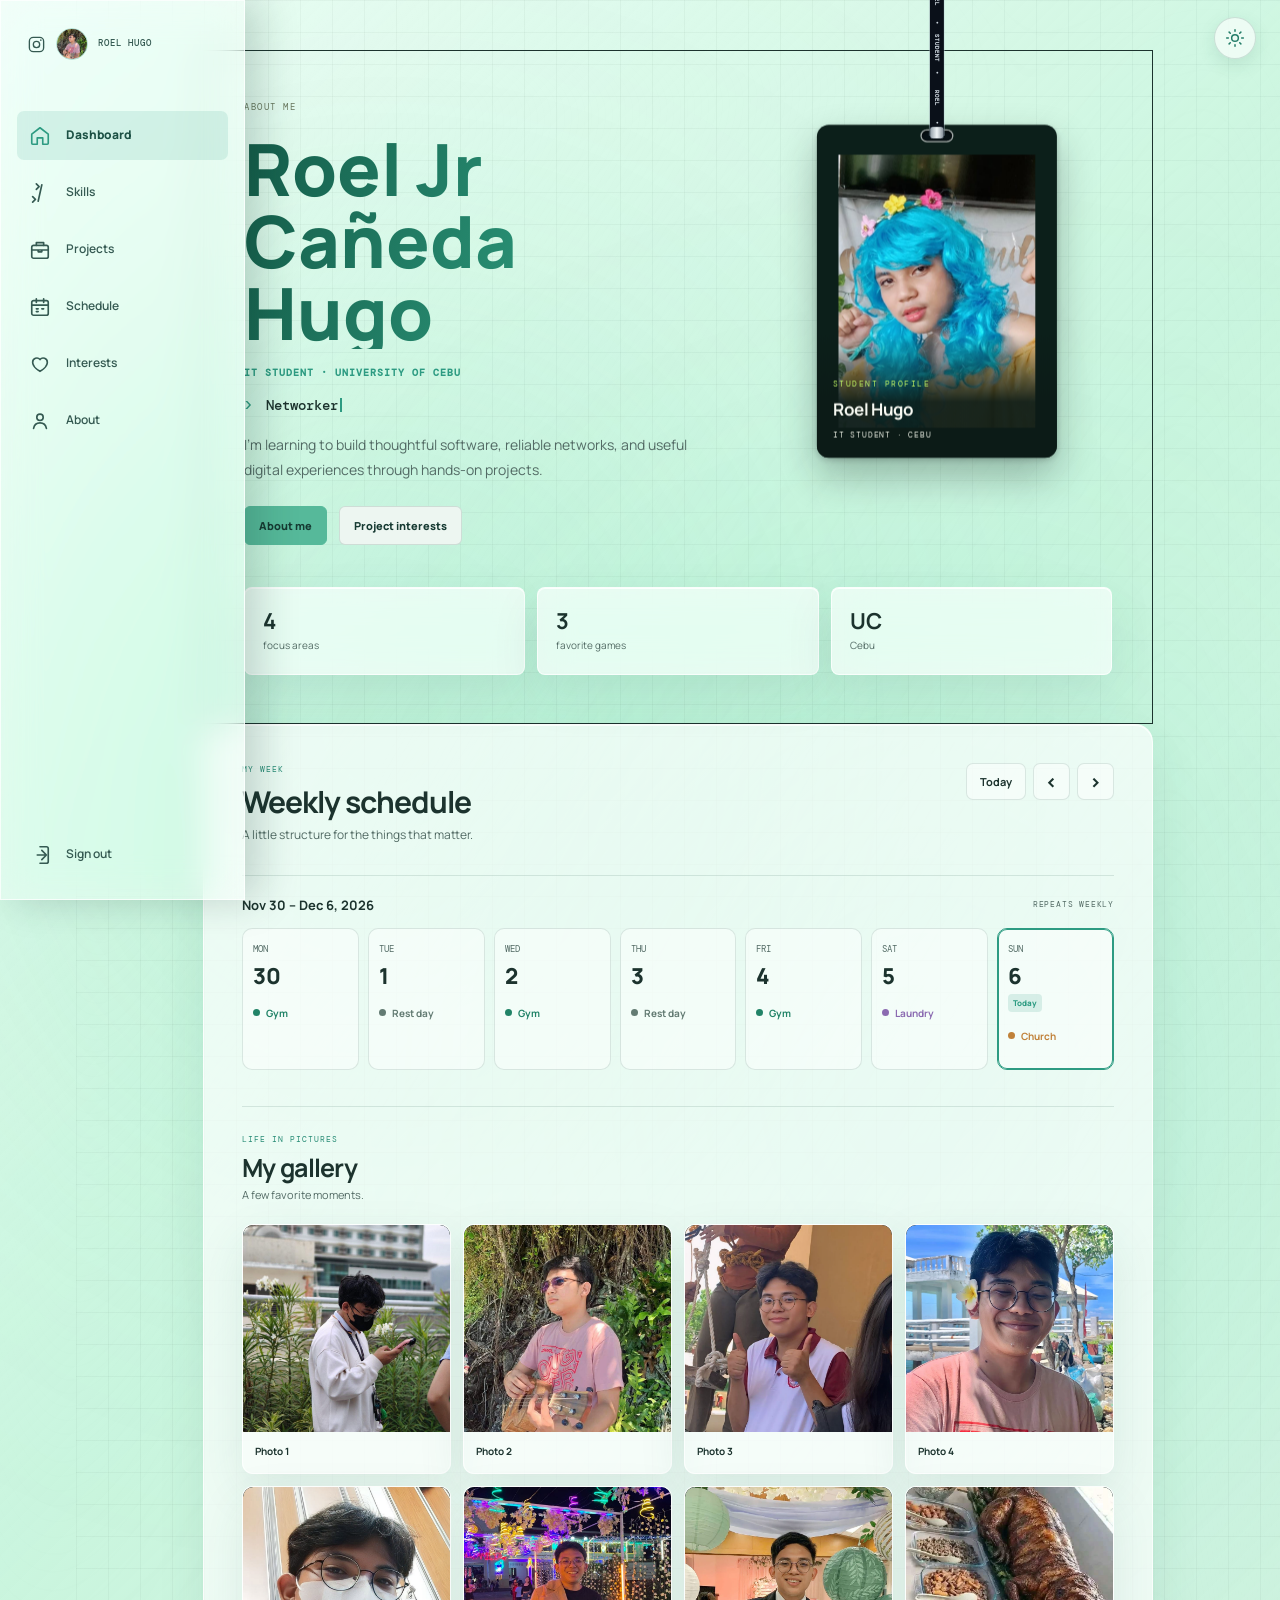
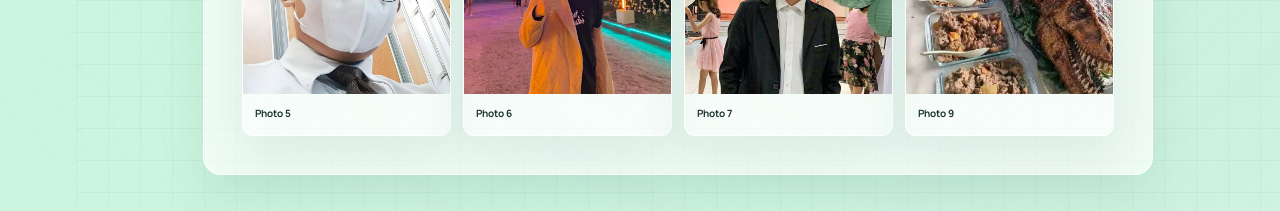
==== dashboard.html @ 15c61647 "Add interactive dashboard features: cursor-reactive cards, animated counters, skill rings, and lanya" ====
<!doctype html>
<html lang="en">
<head>
  <meta charset="utf-8">
  <meta name="viewport" content="width=device-width, initial-scale=1">
  <meta name="theme-color" content="#faf8f2">
  <meta name="description" content="Roel Jr Cañeda Hugo — IT student, curious about software, networks, and thoughtful digital projects.">
  <title>Roel Hugo — Profile</title>
  <link rel="preconnect" href="https://fonts.googleapis.com">
  <link rel="preconnect" href="https://fonts.gstatic.com" crossorigin>
  <link href="https://fonts.googleapis.com/css2?family=DM+Mono:wght@400;500&family=Manrope:wght@400;500;600;700;800&display=swap" rel="stylesheet">
  <link rel="stylesheet" href="styles.css">
  <script src="theme.js" defer></script>
  <script src="script.js" defer></script>
  <script src="lanyard.js" defer></script>
  <script src="effects.js" defer></script>
</head>
<body class="dashboard-page">
  <div class="aura-bg" aria-hidden="true">
    <div class="aura-layer-1" aria-hidden="true"></div>
    <div class="aura-layer-2" aria-hidden="true"></div>
    <div class="aura-layer-3" aria-hidden="true"></div>
    <div class="aura-layer-4" aria-hidden="true"></div>
  </div>
  <a class="skip-link" href="#profile">Skip to profile</a>
  <button class="theme-toggle" type="button" aria-label="Switch to dark mode" title="Switch to dark mode">
    <svg class="theme-icon theme-icon-sun" viewBox="0 0 24 24" aria-hidden="true"><circle cx="12" cy="12" r="4"></circle><path d="M12 2v2m0 16v2M4.93 4.93l1.42 1.42m11.3 11.3 1.42 1.42M2 12h2m16 0h2M4.93 19.07l1.42-1.42m11.3-11.3 1.42-1.42"></path></svg>
    <svg class="theme-icon theme-icon-moon" viewBox="0 0 24 24" aria-hidden="true"><path d="M20.2 15.4A8.5 8.5 0 0 1 8.6 3.8 8.5 8.5 0 1 0 20.2 15.4Z"></path></svg>
  </button>
  <aside class="dashboard-sidebar" aria-label="Sidebar">
    <a class="dashboard-logo" href="#profile" aria-label="Roel Hugo home">
      <svg class="dashboard-logo-instagram" viewBox="0 0 24 24" aria-hidden="true">
        <rect x="3" y="3" width="18" height="18" rx="5"></rect>
        <circle cx="12" cy="12" r="4"></circle>
        <circle class="instagram-dot" cx="17.5" cy="6.5" r="1"></circle>
      </svg>
      <img class="dashboard-logo-rh" src="assets/profile-photo.png" alt="profile picture">
      <span class="dashboard-logo-name">ROEL HUGO</span>
    </a>

    <nav class="dashboard-nav" aria-label="Main navigation">
      <button class="dashboard-nav-link is-current" type="button" data-dashboard-view="overview" aria-current="page">
        <svg viewBox="0 0 24 24" aria-hidden="true"><path d="m3 10 9-7 9 7v10a1 1 0 0 1-1 1h-5v-7H9v7H4a1 1 0 0 1-1-1z"/></svg><span>Dashboard</span>
      </button>
      <button class="dashboard-nav-link" type="button" data-dashboard-view="skills">
        <svg viewBox="0 0 24 24" aria-hidden="true"><path d="m8 8 3-3-3-3M4 16l3 3-3 3M14 3l-4 18"/></svg><span>Skills</span>
      </button>
      <button class="dashboard-nav-link" type="button" data-dashboard-view="projects">
        <svg viewBox="0 0 24 24" aria-hidden="true"><rect x="3" y="7" width="18" height="14" rx="2"/><path d="M8 7V4h8v3M3 12h18M10 12v2h4v-2"/></svg><span>Projects</span>
      </button>
      <button class="dashboard-nav-link" type="button" data-dashboard-view="schedule">
        <svg viewBox="0 0 24 24" aria-hidden="true"><rect x="3" y="5" width="18" height="16" rx="2"/><path d="M16 3v4M8 3v4M3 10h18m-13 4h2m4 0h2m-8 3h2"/></svg><span>Schedule</span>
      </button>
      <button class="dashboard-nav-link" type="button" data-dashboard-view="interests">
        <svg viewBox="0 0 24 24" aria-hidden="true"><path d="M12 20s-8-4.5-8-10a4.5 4.5 0 0 1 8-2.8A4.5 4.5 0 0 1 20 10c0 5.5-8 10-8 10Z"/></svg><span>Interests</span>
      </button>
      <button class="dashboard-nav-link" type="button" data-dashboard-view="about">
        <svg viewBox="0 0 24 24" aria-hidden="true"><circle cx="12" cy="8" r="3.5"/><path d="M5 20c.7-4 2.9-6 7-6s6.3 2 7 6"/></svg><span>About</span>
      </button>
    </nav>

    <div class="dashboard-sidebar-bottom">
      <a class="dashboard-nav-link" href="index.html">
        <svg viewBox="0 0 24 24" aria-hidden="true"><path d="M14 17l5-5-5-5M19 12H9"/><path d="M12 3h7a2 2 0 0 1 2 2v14a2 2 0 0 1-2 2h-7"/></svg><span>Sign out</span>
      </a>
    </div>
  </aside>

  <main class="dashboard-main" id="profile">
    <nav class="overview-nav" aria-label="Dashboard navigation">
      <a class="overview-nav-brand" href="#profile">ROEL HUGO</a>
      <div class="overview-nav-links">
        <button class="overview-nav-link" type="button" data-dashboard-view="overview">Dashboard</button>
        <button class="overview-nav-link" type="button" data-dashboard-view="about">About</button>
        <button class="overview-nav-link" type="button" data-dashboard-view="skills">Skills</button>
        <button class="overview-nav-link" type="button" data-dashboard-view="projects">Projects</button>
        <button class="overview-nav-link" type="button" data-dashboard-view="schedule">Schedule</button>
        <button class="overview-nav-link" type="button" data-dashboard-view="interests">Interests</button>
        <a class="overview-nav-link" href="index.html">Sign out</a>
      </div>
    </nav>
    <div class="dashboard-content">
      <div class="profile-search-wrap" id="profile-search" hidden>
        <label for="post-search">Search this profile</label>
        <input id="post-search" type="search" placeholder="Try “networking” or “games”" autocomplete="off">
        <button class="search-close" id="search-close" type="button" aria-label="Close search">×</button>
      </div>

      <section class="profile-header" data-view="overview about" data-nav-view="about" aria-labelledby="profile-name">
        <div class="profile-avatar-wrap">
          <button class="profile-photo-trigger" type="button" data-dialog="profile-photo-dialog" aria-label="Open full-size profile photo" title="Open full-size profile photo">
            <span class="profile-avatar">
              <span class="profile-card-sling" aria-hidden="true"></span>
              <img src="assets/profile-photo.png" alt="">
              <span class="profile-card-caption" aria-hidden="true">
                <span class="profile-card-label">STUDENT PROFILE</span>
                <strong>Roel Hugo</strong>
                <span>IT STUDENT · CEBU</span>
              </span>
              <span class="photo-expand-icon" aria-hidden="true">↗</span>
            </span>
          </button>
        </div>
        <div class="profile-info">
          <div class="profile-name-row">
            <p class="profile-handle">Hugo, Roel Jr C.</p>
            <span class="profile-status" aria-label="Profile status: learning and building">●</span>
            <button class="profile-settings" type="button" data-dialog="about-dialog" aria-label="Profile details">
              <svg viewBox="0 0 24 24" aria-hidden="true"><circle cx="12" cy="12" r="3"></circle><path d="M19.4 15a1.7 1.7 0 0 0 .3 1.9l.1.1-1.7 2.9-.2-.1a1.7 1.7 0 0 0-1.8.1l-.1.1h-3.4l-.1-.2a1.7 1.7 0 0 0-1.6-1l-.2.1-2.9-1.7.1-.2a1.7 1.7 0 0 0-.1-1.8l-.1-.1v-3.4l.2-.1a1.7 1.7 0 0 0 1-1.6l-.1-.2 1.7-2.9.2.1a1.7 1.7 0 0 0 1.8-.1l.1-.1h3.4l.1.2a1.7 1.7 0 0 0 1.6 1l.2-.1 2.9 1.7-.1.2a1.7 1.7 0 0 0 .1 1.8l.1.1z"></path></svg>
            </button>
          </div>
          <h1 id="profile-name">Roel Jr Cañeda Hugo</h1>
          <div class="profile-bio">
            <p class="profile-bio-title">IT student · University of Cebu</p>
            <p>Learning how thoughtful software, reliable networks, and well-run projects make a difference.</p>
            <p class="profile-bio-tags">Networking <span>·</span> Code <span>·</span> Project management</p>
          </div>
          <section class="overview-terminal" aria-labelledby="overview-terminal-heading">
            <p class="overview-kicker">ABOUT ME</p>
            <h2 id="overview-terminal-heading">Roel Jr Cañeda<br>Hugo</h2>
            <p class="overview-role">IT STUDENT · UNIVERSITY OF CEBU</p>
            <p class="overview-rotator" aria-label="IT student, Networker, Builder" data-words="IT student|Networker|Builder">
              <span class="rotator-prompt" aria-hidden="true">&gt;</span>
              <span class="rotator-word" aria-hidden="true">IT student → Networker → Builder</span><span class="rotator-caret" aria-hidden="true"></span>
            </p>
            <p class="overview-intro">I’m learning to build thoughtful software, reliable networks, and useful digital experiences through hands-on projects.</p>
          </section>
          <div class="profile-stats" aria-label="Profile highlights">
            <span><strong>4</strong> focus areas</span>
            <span><strong>3</strong> favorite games</span>
            <span><strong>UC</strong> Cebu</span>
          </div>
        </div>
        <div class="profile-actions">
          <a class="profile-action-button" href="#about">About me</a>
          <a class="profile-action-button profile-action-secondary" href="#projects">Project interests</a>
        </div>
      </section>

      <section class="highlights" id="interests" data-nav-view="interests" aria-label="Profile highlights">
        <a class="highlight-item" href="#skills" aria-label="Explore skills">
          <span class="highlight-ring"><span class="highlight-symbol">⌘</span></span><span>Skills</span>
        </a>
        <a class="highlight-item" href="#projects" aria-label="Explore coding">
          <span class="highlight-ring"><span class="highlight-symbol">&lt;/&gt;</span></span><span>Code</span>
        </a>
        <a class="highlight-item highlight-item-games" href="#favorite-games" aria-label="Explore favorite games">
          <span class="highlight-ring"><span class="highlight-symbol">✦</span></span><span>Games</span>
        </a>
      </section>

      <section class="interest-topics" data-view="interests" aria-labelledby="interests-heading">
        <div class="view-section-heading">
          <p class="about-strip-label">WHAT I’M INTO</p>
          <h2 id="interests-heading">Things I enjoy exploring</h2>
        </div>
        <div class="interest-grid game-interest-grid">
          <article class="interest-card game-interest-card game-interest-roblox" tabindex="0" aria-label="Roblox game details">
            <figure class="game-interest-art">
              <img src="https://upload.wikimedia.org/wikipedia/commons/3/38/Roblox_2022_Logo.png" alt="Roblox logo" loading="lazy">
              <figcaption><a href="https://commons.wikimedia.org/wiki/File:Roblox_2022_Logo.png" target="_blank" rel="noreferrer">Logo: Roblox Corporation · CC BY 4.0</a></figcaption>
            </figure>
            <div class="game-interest-copy">
              <span class="game-interest-number">01 / FAVORITE GAME</span>
              <h3>Roblox</h3>
              <p>Roblox isn't just a single game—it's an expansive, user-generated gaming platform and creation system. It hosts millions of custom-built mini-games spanning every genre imaginable, from intense obstacle courses (obbies) and roleplay simulators to competitive shooters and story-driven adventures.</p>
              <h4>Why You’re Interested</h4>
              <ul class="game-interest-list">
                <li><strong>Endless Variety:</strong> You never run out of things to do because there are millions of player-made worlds and games to explore.</li>
                <li><strong>Social Experience:</strong> It’s an ideal space to hang out, chat, and team up with friends in casual, fun environments.</li>
                <li><strong>Creativity &amp; Customization:</strong> You enjoy expressing yourself through customizable avatars or trying your hand at designing your own games in Roblox Studio.</li>
              </ul>
            </div>
          </article>
          <article class="interest-card game-interest-card game-interest-minecraft" tabindex="0" aria-label="Minecraft game details">
            <figure class="game-interest-art">
              <img src="https://upload.wikimedia.org/wikipedia/commons/1/14/Minecraft_Logo.png" alt="Minecraft logo" loading="lazy">
              <figcaption><a href="https://commons.wikimedia.org/wiki/File:Minecraft_Logo.png" target="_blank" rel="noreferrer">Logo: Xbox México / Crafts97 · CC BY 4.0</a></figcaption>
            </figure>
            <div class="game-interest-copy">
              <span class="game-interest-number">02 / FAVORITE GAME</span>
              <h3>Minecraft</h3>
              <p>Minecraft is the ultimate open-world sandbox game where everything is made of blocks. Whether exploring vast randomly generated worlds in Survival mode or building grand architectural structures with unlimited resources in Creative mode, it offers total freedom.</p>
              <h4>Why You’re Interested</h4>
              <ul class="game-interest-list">
                <li><strong>Total Freedom:</strong> There are no fixed rules—you decide whether you want to build, explore, fight bosses, or master Redstone automation.</li>
                <li><strong>Creative Expression:</strong> It gives you a digital canvas to build anything from a humble starter home to a sprawling sci-fi city.</li>
                <li><strong>Relaxing Yet Rewarding Loop:</strong> The cycle of gathering resources, crafting tools, and overcoming survival challenges provides a satisfying sense of progress.</li>
              </ul>
            </div>
          </article>
          <article class="interest-card game-interest-card game-interest-valorant" tabindex="0" aria-label="Valorant game details">
            <figure class="game-interest-art">
              <img src="https://upload.wikimedia.org/wikipedia/commons/f/fc/Valorant_logo_-_pink_color_version_%28cropped%29.png" alt="Valorant logo" loading="lazy">
              <figcaption><a href="https://commons.wikimedia.org/wiki/File:Valorant_logo_-_pink_color_version_(cropped).png" target="_blank" rel="noreferrer">Logo: Riot Games · Public domain</a></figcaption>
            </figure>
            <div class="game-interest-copy">
              <span class="game-interest-number">03 / FAVORITE GAME</span>
              <h3>Valorant</h3>
              <p>Valorant is a fast-paced, 5v5 tactical first-person shooter that blends precise gunplay with agent abilities. Players choose unique character classes equipped with utility skills (like smoke screens, heals, and flashes) and compete to plant or defuse a device called the Spike.</p>
              <h4>Why You’re Interested</h4>
              <ul class="game-interest-list">
                <li><strong>Competitive Thrill:</strong> You enjoy high-stakes gameplay where strategy, quick reaction times, and team coordination directly determine victory.</li>
                <li><strong>Diverse Playstyles:</strong> Each Agent brings distinct abilities, allowing you to adapt your playstyle to fit aggressive entry, defensive holding, or team support.</li>
                <li><strong>Skill Progression:</strong> Mastered shooting mechanics and tactical awareness give you a rewarding feeling of continuous personal improvement as you rank up.</li>
              </ul>
            </div>
          </article>
        </div>
      </section>

      <section class="profile-feed" id="skills" data-view="overview skills" data-nav-view="skills" aria-label="Skills and portfolio">
        <div class="view-section-heading skills-heading">
          <p class="about-strip-label">SKILLS & EXPERIENCE</p>
          <h2>What I’m learning</h2>
        </div>
        <div class="skill-panel" aria-label="Skill levels">
          <div class="skill-panel-head">
            <span class="about-strip-label">SKILL LEVELS</span>
            <span class="skill-panel-note">Self-rated · still learning</span>
          </div>
          <div class="skill-panel-body">
            <div class="skill-radar" aria-hidden="true"></div>
            <!-- Edit the numbers (data-level, 0–100) to change the rings and the radar. -->
            <ul class="skill-rings">
              <li class="skill-ring" data-level="60" data-accent="#389f80"><span class="skill-ring-name">Python</span></li>
              <li class="skill-ring" data-level="55" data-accent="#548fc1"><span class="skill-ring-name">Cisco networking</span></li>
              <li class="skill-ring" data-level="50" data-accent="#9472c3"><span class="skill-ring-name">Project management</span></li>
              <li class="skill-ring" data-level="65" data-accent="#c99a3b"><span class="skill-ring-name">IT research</span></li>
            </ul>
          </div>
        </div>
        <div class="feed-tabs" role="tablist" aria-label="Portfolio content">
          <button class="feed-tab is-active" type="button" role="tab" id="tab-all" aria-selected="true" aria-controls="post-grid" data-filter="all">
            <svg viewBox="0 0 24 24" aria-hidden="true"><rect x="3" y="3" width="5" height="5" rx="1"/><rect x="10" y="3" width="5" height="5" rx="1"/><rect x="17" y="3" width="5" height="5" rx="1"/><rect x="3" y="10" width="5" height="5" rx="1"/><rect x="10" y="10" width="5" height="5" rx="1"/><rect x="17" y="10" width="5" height="5" rx="1"/><rect x="3" y="17" width="5" height="5" rx="1"/><rect x="10" y="17" width="5" height="5" rx="1"/><rect x="17" y="17" width="5" height="5" rx="1"/></svg><span>All</span>
          </button>
          <button class="feed-tab" type="button" role="tab" id="tab-skills" aria-selected="false" aria-controls="post-grid" data-filter="skill">
            <svg viewBox="0 0 24 24" aria-hidden="true"><path d="m8 8 3-3-3-3M4 16l3 3-3 3M14 3l-4 18"/></svg><span>Skills</span>
          </button>
          <button class="feed-tab" type="button" role="tab" id="tab-about" aria-selected="false" aria-controls="post-grid" data-filter="about">
            <svg viewBox="0 0 24 24" aria-hidden="true"><circle cx="12" cy="8" r="3.5"/><path d="M5 20c.7-4 2.9-6 7-6s6.3 2 7 6"/></svg><span>About</span>
          </button>
        </div>

        <p class="search-empty" id="search-empty" hidden>No matching portfolio items. Try a different search.</p>
        <div class="post-grid" id="post-grid" role="tabpanel" aria-labelledby="tab-all">
          <a class="post-card post-card-code" href="#projects" data-category="skill" data-search="python programming code learn logic">
            <span class="post-card-index">01 / CODE</span><span class="post-card-glyph">&lt;/&gt;</span>
            <span class="post-card-title">Python programming</span><span class="post-card-caption">Learning through logic and practice</span>
            <span class="post-card-open" aria-hidden="true">↗</span>
          </a>
          <a class="post-card post-card-network" href="#projects" data-category="skill" data-search="cisco networking connectivity packet tracer">
            <span class="post-card-index">02 / CONNECT</span><span class="post-card-glyph">⌘</span>
            <span class="post-card-title">Cisco networking</span><span class="post-card-caption">Building connections, one lab at a time</span>
            <span class="post-card-open" aria-hidden="true">↗</span>
          </a>
          <a class="post-card post-card-project" href="#projects" data-category="skill" data-search="project management planning coordination ideas">
            <span class="post-card-index">03 / ORGANIZE</span><span class="post-card-glyph">◷</span>
            <span class="post-card-title">IT project management</span><span class="post-card-caption">Good ideas need a thoughtful plan</span>
            <span class="post-card-open" aria-hidden="true">↗</span>
          </a>
          <a class="post-card post-card-research" href="#projects" data-category="skill" data-search="it research discovery learning problem solving">
            <span class="post-card-index">04 / DISCOVER</span><span class="post-card-glyph">⌕</span>
            <span class="post-card-title">IT research</span><span class="post-card-caption">Curiosity is a great place to start</span>
            <span class="post-card-open" aria-hidden="true">↗</span>
          </a>
          <a class="post-card post-card-build" href="#favorite-games" data-category="about" data-search="roblox minecraft valorant build explore create games">
            <span class="post-card-index">05 / PLAY</span><span class="post-card-glyph">▦</span>
            <span class="post-card-title">Build. Explore. Create.</span><span class="post-card-caption">Roblox · Minecraft · Valorant</span>
            <span class="post-card-open" aria-hidden="true">↗</span>
          </a>
          <a class="post-card post-card-cebu" href="#about" data-category="about" data-search="cebu university student it uc">
            <span class="post-card-index">06 / BASED IN</span><span class="post-card-glyph">✳</span>
            <span class="post-card-title">Cebu, Philippines</span><span class="post-card-caption">BSIT student at the University of Cebu</span>
            <span class="post-card-open" aria-hidden="true">↗</span>
          </a>
        </div>
      </section>

      <section class="projects-section" id="projects" data-view="projects" data-nav-view="projects" aria-labelledby="projects-heading">
        <div class="projects-heading">
          <div><p class="about-strip-label">BUILDING MY TOOLKIT · 01—03</p><h2 id="projects-heading">Ideas worth building</h2></div>
          <p>Small, practical learning projects that connect what I’m studying with things I can make, test, and improve.</p>
        </div>
        <div class="project-grid">
          <article class="project-card project-card-python">
            <div class="project-card-top"><span class="project-number">01 / AUTOMATE</span><span class="project-icon" aria-hidden="true">&lt;/&gt;</span></div>
            <p class="project-kicker">PYTHON · PRACTICE PROJECT</p>
            <h3>Useful little tools</h3>
            <p>Make small Python utilities for everyday tasks, then refine them as I learn more about clean, reliable code.</p>
            <div class="project-tags"><span>Python</span><span>Problem solving</span><span>Iteration</span></div>
            <div class="project-card-footer"><span class="project-status"><i></i> LEARNING GOAL</span><span class="project-arrow" aria-hidden="true">↗</span></div>
          </article>
          <article class="project-card project-card-network">
            <div class="project-card-top"><span class="project-number">02 / CONNECT</span><span class="project-icon" aria-hidden="true">⌘</span></div>
            <p class="project-kicker">NETWORKING · HANDS-ON LAB</p>
            <h3>Connected lab</h3>
            <p>Design and document simple network topologies while practicing how devices communicate and connect.</p>
            <div class="project-tags"><span>Cisco</span><span>Topology</span><span>Documentation</span></div>
            <div class="project-card-footer"><span class="project-status"><i></i> LEARNING GOAL</span><span class="project-arrow" aria-hidden="true">↗</span></div>
          </article>
          <article class="project-card project-card-planning">
            <div class="project-card-top"><span class="project-number">03 / ORGANIZE</span><span class="project-icon" aria-hidden="true">◷</span></div>
            <p class="project-kicker">PROJECT MANAGEMENT · PLANNING</p>
            <h3>From idea to plan</h3>
            <p>Take a technology idea from first sketch to a clear plan with goals, milestones, and realistic next steps.</p>
            <div class="project-tags"><span>Planning</span><span>Milestones</span><span>Teamwork</span></div>
            <div class="project-card-footer"><span class="project-status"><i></i> LEARNING GOAL</span><span class="project-arrow" aria-hidden="true">↗</span></div>
          </article>
        </div>
      </section>

      <section class="schedule-view" id="schedule" data-view="schedule" aria-labelledby="schedule-heading">
        <header class="schedule-header">
          <div>
            <p class="about-strip-label">MY WEEK</p>
            <h2 id="schedule-heading">Weekly schedule</h2>
            <p class="schedule-intro">A little structure for the things that matter.</p>
          </div>
          <div class="schedule-controls" aria-label="Calendar controls">
            <button class="schedule-today" id="schedule-today" type="button">Today</button>
            <button class="schedule-arrow" id="schedule-prev" type="button" aria-label="Previous week">‹</button>
            <button class="schedule-arrow" id="schedule-next" type="button" aria-label="Next week">›</button>
          </div>
        </header>
        <div class="schedule-week-heading">
          <h3 id="schedule-range" aria-live="polite"></h3>
          <span>REPEATS WEEKLY</span>
        </div>
        <div class="schedule-week" aria-label="Weekly calendar">
          <article class="schedule-day" data-schedule-day="0">
            <div class="schedule-day-heading"><span>Mon</span><time></time><span class="schedule-today-label" hidden>Today</span></div>
            <div class="schedule-event schedule-event-gym"><span class="schedule-event-dot"></span><strong>Gym</strong></div>
          </article>
          <article class="schedule-day" data-schedule-day="1">
            <div class="schedule-day-heading"><span>Tue</span><time></time><span class="schedule-today-label" hidden>Today</span></div>
            <div class="schedule-event schedule-event-rest"><span class="schedule-event-dot"></span><strong>Rest day</strong></div>
          </article>
          <article class="schedule-day" data-schedule-day="2">
            <div class="schedule-day-heading"><span>Wed</span><time></time><span class="schedule-today-label" hidden>Today</span></div>
            <div class="schedule-event schedule-event-gym"><span class="schedule-event-dot"></span><strong>Gym</strong></div>
          </article>
          <article class="schedule-day" data-schedule-day="3">
            <div class="schedule-day-heading"><span>Thu</span><time></time><span class="schedule-today-label" hidden>Today</span></div>
            <div class="schedule-event schedule-event-rest"><span class="schedule-event-dot"></span><strong>Rest day</strong></div>
          </article>
          <article class="schedule-day" data-schedule-day="4">
            <div class="schedule-day-heading"><span>Fri</span><time></time><span class="schedule-today-label" hidden>Today</span></div>
            <div class="schedule-event schedule-event-gym"><span class="schedule-event-dot"></span><strong>Gym</strong></div>
          </article>
          <article class="schedule-day" data-schedule-day="5">
            <div class="schedule-day-heading"><span>Sat</span><time></time><span class="schedule-today-label" hidden>Today</span></div>
            <div class="schedule-event schedule-event-laundry"><span class="schedule-event-dot"></span><strong>Laundry</strong></div>
          </article>
          <article class="schedule-day" data-schedule-day="6">
            <div class="schedule-day-heading"><span>Sun</span><time></time><span class="schedule-today-label" hidden>Today</span></div>
            <div class="schedule-event schedule-event-church"><span class="schedule-event-dot"></span><strong>Church</strong></div>
          </article>
        </div>
        <section class="photo-gallery" aria-labelledby="gallery-heading">
          <header class="gallery-header">
            <div>
              <p class="about-strip-label">LIFE IN PICTURES</p>
              <h2 id="gallery-heading">My gallery</h2>
              <p class="gallery-intro">A few favorite moments.</p>
            </div>
          </header>
          <div class="gallery-grid">
            <article class="gallery-card" tabindex="0">
              <div class="gallery-image-frame">
                <img class="gallery-photo" src="assets/gallery-01.png" alt="Photo 1" loading="lazy">
                <img class="gallery-hologram" src="assets/gallery-01.png" alt="" aria-hidden="true" loading="lazy">
              </div>
              <div class="gallery-card-caption"><strong>Photo 1</strong></div>
            </article>
            <article class="gallery-card" tabindex="0">
              <div class="gallery-image-frame">
                <img class="gallery-photo" src="assets/gallery-02.png" alt="Photo 2" loading="lazy">
                <img class="gallery-hologram" src="assets/gallery-02.png" alt="" aria-hidden="true" loading="lazy">
              </div>
              <div class="gallery-card-caption"><strong>Photo 2</strong></div>
            </article>
            <article class="gallery-card" tabindex="0">
              <div class="gallery-image-frame">
                <img class="gallery-photo" src="assets/gallery-03.png" alt="Photo 3" loading="lazy">
                <img class="gallery-hologram" src="assets/gallery-03.png" alt="" aria-hidden="true" loading="lazy">
              </div>
              <div class="gallery-card-caption"><strong>Photo 3</strong></div>
            </article>
            <article class="gallery-card" tabindex="0">
              <div class="gallery-image-frame">
                <img class="gallery-photo" src="assets/gallery-04.png" alt="Photo 4" loading="lazy">
                <img class="gallery-hologram" src="assets/gallery-04.png" alt="" aria-hidden="true" loading="lazy">
              </div>
              <div class="gallery-card-caption"><strong>Photo 4</strong></div>
            </article>
            <article class="gallery-card" tabindex="0">
              <div class="gallery-image-frame">
                <img class="gallery-photo" src="assets/gallery-05.png" alt="Photo 5" loading="lazy">
                <img class="gallery-hologram" src="assets/gallery-05.png" alt="" aria-hidden="true" loading="lazy">
              </div>
              <div class="gallery-card-caption"><strong>Photo 5</strong></div>
            </article>
            <article class="gallery-card" tabindex="0">
              <div class="gallery-image-frame">
                <img class="gallery-photo" src="assets/gallery-06.png" alt="Photo 6" loading="lazy">
                <img class="gallery-hologram" src="assets/gallery-06.png" alt="" aria-hidden="true" loading="lazy">
              </div>
              <div class="gallery-card-caption"><strong>Photo 6</strong></div>
            </article>
            <article class="gallery-card" tabindex="0">
              <div class="gallery-image-frame">
                <img class="gallery-photo" src="assets/gallery-07.png" alt="Photo 7" loading="lazy">
                <img class="gallery-hologram" src="assets/gallery-07.png" alt="" aria-hidden="true" loading="lazy">
              </div>
              <div class="gallery-card-caption"><strong>Photo 7</strong></div>
            </article>
            <article class="gallery-card gallery-card-featured" tabindex="0">
              <div class="gallery-image-frame">
                <img class="gallery-photo" src="assets/gallery-09.png" alt="Roasted dinosaur-shaped centerpiece with buffet dishes" loading="lazy">
                <img class="gallery-hologram" src="assets/gallery-09.png" alt="" aria-hidden="true" loading="lazy">
              </div>
              <div class="gallery-card-caption"><strong>Photo 9</strong></div>
            </article>
          </div>
        </section>
      </section>

      <section class="about-details" data-view="about" aria-labelledby="about-details-heading">
        <div class="view-section-heading">
          <p class="about-strip-label">A LITTLE MORE ABOUT ME</p>
          <h2 id="about-details-heading">Where I’m headed</h2>
        </div>
        <div class="about-post-divider"><span>▦</span><span>ABOUT / 03 ITEMS</span></div>
        <div class="about-details-grid">
          <article class="about-detail-card">
            <div class="about-post-visual about-post-study" aria-hidden="true"><span>01</span><strong>IT<br>STUDENT</strong><small>UNIVERSITY OF CEBU</small></div>
            <span class="about-detail-label">01 / STUDIES</span>
            <h3>Building an IT foundation</h3>
            <p>I’m a BSIT student at the University of Cebu, growing my understanding of software and technology.</p>
          </article>
          <article class="about-detail-card">
            <div class="about-post-visual about-post-focus" aria-hidden="true"><span>02</span><strong>LEARN<br>BY DOING</strong><small>PYTHON · NETWORKS</small></div>
            <span class="about-detail-label">02 / FOCUS</span>
            <h3>Learning by doing</h3>
            <p>My current focus includes Python, networking, IT research, and project coordination.</p>
          </article>
          <article class="about-detail-card">
            <div class="about-post-visual about-post-approach" aria-hidden="true"><span>03</span><strong>PLAN.<br>BUILD.</strong><small>ONE STEP AT A TIME</small></div>
            <span class="about-detail-label">03 / APPROACH</span>
            <h3>One practical step at a time</h3>
            <p>I enjoy making progress through small experiments, thoughtful plans, and hands-on challenges.</p>
          </article>
        </div>
      </section>

      <section class="games-strip" id="favorite-games" data-view="interests" data-nav-view="interests">
        <p class="about-strip-label">OFF THE CLOCK</p>
        <p>Roblox <span>·</span> Minecraft <span>·</span> Valorant</p>
      </section>

      <footer class="dashboard-footer" data-view="overview"><span class="footer-brand"><img src="assets/profile-photo.png" alt=""> ROEL HUGO</span><a href="index.html">Sign in</a><span>Designed with curiosity in Cebu.</span></footer>
    </div>
  </main>

  <dialog class="dashboard-dialog" id="about-dialog" aria-labelledby="details-heading">
    <button class="dialog-close" type="button" aria-label="Close dialog">×</button>
    <img class="dialog-icon" src="assets/rh-mark.png" alt="">
    <h2 id="details-heading">About this profile</h2>
    <p>Roel Jr Cañeda Hugo · BSIT student at the University of Cebu, exploring code, networks, and IT project management.</p>
    <button class="dialog-action" type="button">Close</button>
  </dialog>
  <dialog class="dashboard-dialog profile-photo-dialog" id="profile-photo-dialog" aria-label="Profile photo">
    <button class="dialog-close" type="button" aria-label="Close photo">×</button>
    <img class="profile-photo-expanded" src="assets/id-card-photo.png" alt="Roel Hugo">
  </dialog>
</body>
</html>
---- styles.css ----
:root {
  color-scheme: light;
  --ink: #1c332e;
  --muted: #536b65;
  --base: #faf8f2;
  --line: rgba(45, 91, 79, .14);
  --blue: #2d9b82;
  --blue-bright: #247d69;
  --teal: #2d9b82;
  --font: "Manrope", "Segoe UI", sans-serif;
  --mono: "DM Mono", Consolas, monospace;
}

* { box-sizing: border-box; }
html { scroll-behavior: smooth; scroll-padding-top: 88px; }
body { margin: 0; background: var(--base); color: var(--ink); font-family: var(--font); font-size: 15px; line-height: 1.7; -webkit-font-smoothing: antialiased; }
a { color: inherit; text-decoration: none; }
button, input, textarea { font: inherit; }
::selection { color: var(--base); background: var(--teal); }
.container { width: min(1120px, calc(100% - 64px)); margin-inline: auto; }
.section-shell { position: relative; overflow: hidden; }
.skip-link { position: fixed; z-index: 100; top: 12px; left: 12px; padding: 10px 14px; transform: translateY(-160%); background: var(--blue); color: var(--base); border-radius: 6px; }
.skip-link:focus { transform: translateY(0); }

.site-header { position: sticky; z-index: 20; top: 0; background: rgba(11, 18, 32, .88); border-bottom: 1px solid rgba(155, 177, 211, .08); backdrop-filter: blur(16px); }
.nav-wrap { height: 76px; display: flex; align-items: center; justify-content: space-between; }
.brand { display: inline-flex; align-items: center; gap: 10px; }
.brand-mark { color: var(--ink); font-size: 25px; font-weight: 800; line-height: 1; letter-spacing: -2px; }
.brand-mark span { color: var(--teal); }
.brand-name { font-family: var(--mono); font-size: 10px; letter-spacing: 1.7px; color: #c0ccdd; }
.primary-nav { display: flex; align-items: center; gap: 34px; color: #aab7cb; font-size: 12px; font-weight: 600; }
.primary-nav a { transition: color .2s ease; }
.primary-nav a:hover, .primary-nav a:focus-visible { color: var(--blue-bright); }
.primary-nav .nav-cta { color: var(--ink); border: 1px solid rgba(155, 177, 211, .24); border-radius: 5px; padding: 9px 14px; }
.nav-cta span { color: var(--teal); margin-left: 8px; }
.menu-toggle { display: none; }

.hero { min-height: 660px; display: flex; flex-direction: column; justify-content: center; background: radial-gradient(ellipse at 82% 46%, rgba(34, 94, 153, .13), transparent 36%), linear-gradient(180deg, #0c1423, var(--base)); }
.hero-grid { min-height: 565px; display: grid; grid-template-columns: 1.02fr .98fr; align-items: center; gap: 48px; padding-top: 32px; }
.eyebrow, .mono-label, .skill-index, .hero-bottom, .visual-label, .core-caption { font-family: var(--mono); font-size: 10px; letter-spacing: 1.4px; }
.eyebrow { display: flex; align-items: center; gap: 10px; color: var(--teal); margin: 0 0 24px; }
.status-dot { width: 7px; height: 7px; border-radius: 50%; background: var(--teal); box-shadow: 0 0 12px rgba(100, 226, 207, .6); }
h1, h2, h3, p { margin-top: 0; }
h1 { font-size: clamp(43px, 5.7vw, 72px); line-height: 1.08; letter-spacing: -4px; font-weight: 700; margin: 0 0 23px; }
h1 span, h2 span { color: var(--blue); }
.hero-intro { max-width: 495px; color: #a7b4c8; font-size: 15px; line-height: 1.9; margin-bottom: 20px; }
.hero-intro strong { color: var(--ink); font-weight: 700; }
.hero-focus { display: flex; flex-wrap: wrap; gap: 8px; margin-bottom: 29px; }
.hero-focus span, .tag-list span { font-family: var(--mono); font-size: 10px; letter-spacing: .1px; color: #aebbd0; border: 1px solid rgba(155, 177, 211, .15); padding: 6px 9px; border-radius: 3px; background: rgba(255, 255, 255, .018); }
.hero-actions { display: flex; align-items: center; gap: 24px; }
.button { display: inline-flex; min-height: 46px; align-items: center; justify-content: center; gap: 19px; padding: 0 17px; border: 0; border-radius: 4px; font-weight: 700; font-size: 12px; cursor: pointer; transition: transform .2s ease, background .2s ease; }
.button:hover { transform: translateY(-2px); }
.button-primary { color: #07111d; background: var(--blue); }
.button-primary:hover { background: var(--blue-bright); }
.button span { font-size: 16px; }
.text-link { color: #bcc9dc; font-size: 12px; font-weight: 700; }
.text-link span { margin-left: 7px; color: var(--teal); transition: margin .2s ease; }
.text-link:hover span { margin-left: 11px; }

.hero-visual { height: 430px; position: relative; display: grid; place-items: center; isolation: isolate; }
.visual-glow { position: absolute; width: 320px; height: 320px; background: rgba(38, 116, 198, .14); border-radius: 50%; filter: blur(55px); z-index: -1; }
.network-lines { position: absolute; inset: 35px 12px; opacity: .56; background-image: radial-gradient(circle, rgba(108, 164, 224, .4) 1px, transparent 1.5px); background-size: 28px 28px; mask-image: radial-gradient(ellipse, #000 18%, transparent 74%); }
.orbit { position: absolute; width: 330px; height: 190px; border: 1px solid rgba(92, 157, 222, .19); border-radius: 50%; transform: rotate(-31deg); }
.orbit-two { width: 280px; height: 190px; transform: rotate(53deg); border-color: rgba(100, 226, 207, .15); }
.core-card { position: relative; width: 230px; padding: 25px 23px 20px; background: linear-gradient(145deg, rgba(24, 41, 64, .97), rgba(13, 23, 39, .97)); border: 1px solid rgba(130, 175, 228, .25); border-radius: 9px; box-shadow: 0 24px 75px rgba(0, 0, 0, .3), inset 0 1px rgba(255, 255, 255, .05); text-align: center; }
.core-card p { margin: 17px 0 15px; color: #aab9cf; font-size: 13px; line-height: 1.7; }
.core-card p strong { color: #f0f5fc; font-size: 14px; }
.core-caption { color: #71829b; font-size: 8px; letter-spacing: 1px; }
.core-symbol { width: 42px; height: 42px; margin: auto; display: grid; grid-template-columns: 1fr 1fr; gap: 4px; transform: rotate(45deg); }
.core-symbol span { border: 1px solid var(--blue); border-radius: 3px; background: rgba(99, 170, 255, .14); }
.core-symbol span:nth-child(2), .core-symbol span:nth-child(3) { border-color: var(--teal); background: rgba(100, 226, 207, .13); }
.node { position: absolute; z-index: 2; display: flex; align-items: center; gap: 8px; color: #98a9bf; font-family: var(--mono); font-size: 8px; letter-spacing: 1px; padding: 8px 10px; border: 1px solid rgba(126, 163, 205, .19); border-radius: 4px; background: rgba(14, 26, 43, .94); box-shadow: 0 10px 30px rgba(0, 0, 0, .2); }
.node-icon { color: var(--teal); font-size: 12px; }
.node-top { top: 47px; left: calc(50% - 36px); }
.node-left { left: 6%; top: 51%; }
.node-right { right: 2%; top: 44%; }
.visual-label { position: absolute; color: #52627b; font-size: 8px; }
.visual-label-one { top: 30px; right: 32px; }
.visual-label-two { bottom: 30px; left: 10px; }
.hero-bottom { width: min(1120px, calc(100% - 64px)); display: flex; align-items: center; gap: 12px; margin: auto auto 23px; color: #65748b; font-size: 8px; }
.scroll-line { height: 1px; width: 54px; background: #35445a; }
.hero-index { margin-left: auto; }

.about-section { padding: 112px 0 120px; background: #0e1726; border-block: 1px solid rgba(155, 177, 211, .07); }
.section-heading { margin-bottom: 44px; }
.section-heading .eyebrow { margin-bottom: 17px; }
h2 { margin-bottom: 0; font-size: clamp(35px, 4.4vw, 52px); line-height: 1.16; letter-spacing: -2.3px; }
.about-grid { display: grid; grid-template-columns: 1.25fr .75fr; gap: 100px; align-items: center; }
.large-copy { color: #d4deeb; font-size: 18px; line-height: 1.8; margin-bottom: 16px; }
.body-copy { color: var(--muted); font-size: 13px; line-height: 1.95; margin-bottom: 22px; }
.about-main .text-link { display: inline-block; margin-top: 3px; }
.about-note { position: relative; min-height: 250px; display: flex; gap: 18px; padding: 28px 27px; overflow: hidden; border: 1px solid rgba(111, 159, 216, .2); border-radius: 6px; background: linear-gradient(135deg, rgba(31, 61, 97, .36), rgba(15, 27, 45, .6)); }
.note-number { font-family: var(--mono); font-size: 10px; color: var(--teal); }
.about-note .eyebrow { font-size: 8px; margin: 2px 0 15px; color: #8294ac; }
.about-note h3 { font-size: 28px; line-height: 1.18; letter-spacing: -1px; margin-bottom: 12px; }
.about-note p:last-of-type { max-width: 265px; color: #9aaac0; font-size: 11px; line-height: 1.8; }
.note-decoration { position: absolute; right: -8px; bottom: -44px; color: rgba(99, 170, 255, .1); font-size: 164px; line-height: 1; }

.skills-section { padding: 110px 0 122px; }
.section-heading-row { display: flex; align-items: end; justify-content: space-between; gap: 30px; }
.heading-aside { max-width: 240px; margin-bottom: 5px; color: var(--muted); font-size: 12px; line-height: 1.8; }
.skills-grid { display: grid; grid-template-columns: repeat(4, 1fr); gap: 14px; }
.skill-card { min-height: 256px; padding: 20px 18px 18px; background: linear-gradient(145deg, #111c2e, #0e1726); border: 1px solid var(--line); border-radius: 5px; transition: border-color .2s ease, transform .2s ease; }
.skill-card:hover { border-color: rgba(99, 170, 255, .42); transform: translateY(-4px); }
.skill-index { color: #75869e; font-size: 8px; letter-spacing: 1px; }
.skill-icon { margin: 20px 0 13px; color: var(--teal); font-family: var(--mono); font-size: 24px; font-weight: 500; }
.network-icon { color: var(--blue); }
.skill-card h3 { font-size: 14px; line-height: 1.5; margin-bottom: 8px; }
.skill-card p { min-height: 57px; color: #8f9eb2; font-size: 10px; line-height: 1.75; margin-bottom: 13px; }
.tag-list { display: flex; flex-wrap: wrap; gap: 5px; }
.tag-list span { padding: 4px 6px; font-size: 8px; color: #9aaac0; }

.interests-section { padding: 105px 0 115px; background: #0e1726; border-block: 1px solid rgba(155, 177, 211, .07); }
.interests-grid { display: grid; grid-template-columns: .8fr 1.2fr; gap: 84px; align-items: center; }
.interests-copy h2 { margin-bottom: 22px; }
.interests-copy .body-copy { max-width: 365px; margin-bottom: 29px; }
.mono-label { color: #7f91a9; font-size: 8px; letter-spacing: 1.1px; margin: 0; }
.games-list { border-top: 1px solid var(--line); }
.game-item { display: grid; grid-template-columns: 25px 43px 1fr 20px; gap: 14px; align-items: center; min-height: 88px; border-bottom: 1px solid var(--line); transition: padding .2s ease, background .2s ease; }
.game-item:hover { padding-inline: 8px; background: rgba(255, 255, 255, .018); }
.game-number { font-family: var(--mono); font-size: 9px; color: #71819a; }
.game-glyph { width: 39px; height: 39px; display: grid; place-items: center; border-radius: 6px; font-size: 20px; color: #b5d6fb; background: rgba(77, 139, 207, .15); }
.game-glyph-minecraft { color: #b5e58f; background: rgba(116, 173, 80, .13); }
.game-glyph-roblox { color: #eef1f5; background: rgba(203, 215, 231, .12); }
.game-glyph-ml { color: #f1d28f; background: rgba(203, 161, 72, .13); }
.game-glyph-cod { color: #e2b78b; background: rgba(194, 120, 57, .13); }
.game-item h3 { margin: 0 0 2px; font-size: 13px; }
.game-item p { margin: 0; color: #8696ad; font-size: 10px; }
.game-arrow { color: #62738c; font-size: 15px; }

.contact-section { padding: 105px 0 0; background: radial-gradient(ellipse at 74% 18%, rgba(30, 92, 153, .12), transparent 30%), #0b1220; }
.contact-top { display: flex; align-items: end; justify-content: space-between; gap: 40px; margin-bottom: 52px; }
.contact-top .eyebrow { margin-bottom: 18px; }
.contact-top h2 { font-size: clamp(39px, 5vw, 58px); }
.contact-intro { width: 290px; margin: 0 0 7px; color: var(--muted); font-size: 12px; line-height: 1.9; }
.contact-grid { display: grid; grid-template-columns: 1.12fr .88fr; gap: 100px; padding-bottom: 80px; }
.contact-form { max-width: 530px; }
.form-row { display: flex; flex-direction: column; gap: 8px; margin-bottom: 19px; }
.form-row label { color: #b5c2d4; font-size: 10px; font-weight: 700; }
.form-row input, .form-row textarea { width: 100%; border: 1px solid rgba(155, 177, 211, .18); border-radius: 4px; outline: none; padding: 12px 13px; color: var(--ink); background: rgba(16, 28, 46, .75); font-size: 11px; transition: border-color .2s ease, box-shadow .2s ease; }
.form-row input::placeholder, .form-row textarea::placeholder { color: #65758c; }
.form-row input:focus, .form-row textarea:focus { border-color: var(--blue); box-shadow: 0 0 0 3px rgba(99, 170, 255, .1); }
.form-row textarea { resize: vertical; min-height: 108px; }
.form-submit { margin-top: 3px; }
.form-note { margin: 12px 0 0; color: #75859b; font-size: 10px; }
.contact-details { padding-top: 4px; }
.contact-details .eyebrow { margin-bottom: 14px; }
.social-note { max-width: 300px; color: #9baac0; font-size: 12px; line-height: 1.85; margin-bottom: 25px; }
.social-links { border-top: 1px solid var(--line); }
.social-links a { display: flex; align-items: center; gap: 13px; min-height: 54px; border-bottom: 1px solid var(--line); color: #c1ccdc; font-size: 11px; transition: color .2s ease; }
.social-links a:hover { color: var(--blue-bright); }
.social-links svg { width: 16px; height: 16px; fill: none; stroke: currentColor; stroke-width: 1.6; stroke-linecap: round; stroke-linejoin: round; }
.social-links a:nth-child(2) svg { fill: currentColor; stroke: none; }
.social-arrow { margin-left: auto; color: #65758c; }
.profile-note { margin-top: 14px; color: #697990; font-size: 9px; }
.site-footer { min-height: 78px; display: flex; justify-content: space-between; align-items: center; border-top: 1px solid var(--line); color: #78889e; font-size: 9px; }
.site-footer .brand-mark { font-size: 21px; }
.site-footer .brand-name { font-size: 8px; }
.back-top { color: #b6c4d7; }
.back-top:hover { color: var(--blue-bright); }

@media (max-width: 900px) {
  .hero-grid { gap: 16px; }
  .hero-visual { transform: scale(.9); transform-origin: center; margin-inline: -15px; }
  .about-grid { gap: 48px; }
  .skills-grid { grid-template-columns: repeat(2, 1fr); }
  .skill-card { min-height: 240px; }
  .interests-grid { gap: 45px; }
  .contact-grid { gap: 55px; }
}

@media (max-width: 680px) {
  html { scroll-padding-top: 68px; }
  .container { width: min(100% - 40px, 500px); }
  .nav-wrap { height: 66px; }
  .menu-toggle { width: 40px; height: 40px; padding: 10px; display: flex; flex-direction: column; justify-content: center; gap: 6px; border: 1px solid var(--line); border-radius: 4px; background: transparent; }
  .menu-toggle span { width: 18px; height: 1px; background: var(--ink); transition: transform .2s ease; }
  .menu-toggle[aria-expanded="true"] span:first-child { transform: translateY(3.5px) rotate(45deg); }
  .menu-toggle[aria-expanded="true"] span:last-child { transform: translateY(-3.5px) rotate(-45deg); }
  .primary-nav { position: absolute; top: 65px; left: 0; right: 0; display: none; flex-direction: column; align-items: stretch; gap: 0; padding: 8px 20px 17px; background: rgba(11, 18, 32, .98); border-bottom: 1px solid var(--line); }
  .primary-nav.is-open { display: flex; }
  .primary-nav a { padding: 12px 5px; }
  .primary-nav .nav-cta { margin-top: 4px; padding: 10px 12px; }
  .hero { min-height: auto; }
  .hero-grid { min-height: auto; grid-template-columns: 1fr; gap: 0; padding-top: 75px; }
  .hero-copy { position: relative; z-index: 3; }
  .eyebrow { font-size: 9px; }
  h1 { font-size: clamp(42px, 12vw, 61px); letter-spacing: -2.8px; }
  .hero-intro { max-width: 440px; font-size: 13px; }
  .hero-focus { gap: 6px; }
  .hero-focus span { font-size: 9px; }
  .hero-actions { gap: 20px; }
  .hero-visual { width: 100%; height: 350px; margin: 6px 0 -9px; transform: scale(.84); transform-origin: center; }
  .hero-bottom { width: calc(100% - 40px); margin-top: 0; margin-bottom: 18px; }
  .about-section, .skills-section, .interests-section { padding: 76px 0 80px; }
  .section-heading { margin-bottom: 30px; }
  h2 { font-size: clamp(34px, 9vw, 45px); letter-spacing: -1.7px; }
  .about-grid { grid-template-columns: 1fr; gap: 34px; }
  .large-copy { font-size: 16px; }
  .about-note { min-height: 220px; }
  .section-heading-row { align-items: start; flex-direction: column; gap: 16px; }
  .heading-aside { margin: 0; max-width: 300px; }
  .skills-grid { gap: 10px; }
  .skill-card { padding: 15px 13px; min-height: 238px; }
  .skill-card h3 { font-size: 12px; }
  .skill-card p { font-size: 9px; }
  .tag-list span { font-size: 7px; }
  .interests-grid { grid-template-columns: 1fr; gap: 32px; }
  .interests-copy .body-copy { max-width: 440px; }
  .contact-section { padding-top: 77px; }
  .contact-top { align-items: start; flex-direction: column; gap: 19px; margin-bottom: 35px; }
  .contact-top h2 { font-size: clamp(39px, 11vw, 53px); }
  .contact-intro { width: auto; max-width: 360px; }
  .contact-grid { grid-template-columns: 1fr; gap: 50px; padding-bottom: 55px; }
  .site-footer { min-height: 105px; display: grid; grid-template-columns: 1fr auto; row-gap: 4px; padding: 17px 0; }
  .site-footer > span { grid-row: 2; grid-column: 1 / -1; }
  .site-footer .back-top { grid-column: 2; grid-row: 1; }
}

@media (max-width: 380px) {
  .container { width: calc(100% - 32px); }
  .hero-bottom { width: calc(100% - 32px); }
  .hero-focus span { font-size: 8px; padding-inline: 7px; }
  .hero-visual { margin-inline: -14px; width: calc(100% + 28px); transform: scale(.76); }
  .skills-grid { grid-template-columns: 1fr; }
  .skill-card { min-height: auto; padding: 18px; }
  .skill-card p { min-height: 0; }
  .tag-list span { font-size: 8px; }
  .game-item { grid-template-columns: 18px 38px 1fr 15px; gap: 9px; }
  .game-item h3 { font-size: 12px; }
}

@media (prefers-reduced-motion: reduce) {
  *, *::before, *::after { scroll-behavior: auto !important; transition-duration: .01ms !important; animation-duration: .01ms !important; animation-iteration-count: 1 !important; }
}

/* Light theme with lime accents */
body { background: var(--base); }
::selection { color: #1c2718; background: #bef264; }
.skip-link { background: #a3e635; color: #1c2718; }
.site-header { background: rgba(251, 252, 248, .92); border-bottom-color: rgba(54, 77, 39, .1); }
.brand-name { color: #596653; }
.primary-nav { color: #52604d; }
.primary-nav a:hover, .primary-nav a:focus-visible { color: #4d7c0f; }
.primary-nav .nav-cta { color: #1c2718; border-color: rgba(54, 77, 39, .22); }
.nav-cta span, .eyebrow, .status-dot, .text-link span, .skill-icon, .note-number { color: #4d7c0f; }
.status-dot { background: #84cc16; box-shadow: 0 0 12px rgba(132, 204, 22, .4); }
.hero { background: radial-gradient(ellipse at 82% 46%, rgba(132, 204, 22, .11), transparent 36%), linear-gradient(180deg, #fff, #f8faf4); }
.hero-intro { color: #596653; }
.hero-intro strong { color: #1c2718; }
.hero-focus span, .tag-list span { color: #4d5947; border-color: rgba(54, 77, 39, .16); background: rgba(132, 204, 22, .045); }
.button-primary { color: #1c2718; background: #a3e635; }
.button-primary:hover { background: #bef264; }
.text-link { color: #35412f; }
.visual-glow { background: rgba(132, 204, 22, .15); }
.network-lines { background-image: radial-gradient(circle, rgba(101, 163, 13, .35) 1px, transparent 1.5px); }
.orbit { border-color: rgba(101, 163, 13, .2); }
.orbit-two { border-color: rgba(132, 204, 22, .27); }
.core-card { background: linear-gradient(145deg, rgba(255, 255, 255, .98), rgba(241, 247, 232, .98)); border-color: rgba(101, 163, 13, .24); box-shadow: 0 24px 75px rgba(53, 76, 35, .12), inset 0 1px rgba(255, 255, 255, .9); }
.core-card p { color: #596653; }
.core-card p strong { color: #1c2718; }
.core-caption { color: #66745d; }
.core-symbol span { border-color: #65a30d; background: rgba(163, 230, 53, .18); }
.core-symbol span:nth-child(2), .core-symbol span:nth-child(3) { border-color: #84cc16; background: rgba(190, 242, 100, .24); }
.node { color: #43513b; border-color: rgba(101, 163, 13, .2); background: rgba(255, 255, 255, .96); box-shadow: 0 10px 30px rgba(53, 76, 35, .1); }
.node-icon { color: #4d7c0f; }
.visual-label { color: #68775e; }
.hero-bottom { color: #68775e; }
.scroll-line { background: #b8c5aa; }
.about-section, .interests-section { background: #f0f4e9; border-color: rgba(54, 77, 39, .1); }
.large-copy { color: #303c2b; }
.body-copy, .heading-aside, .contact-intro { color: #596653; }
.about-note { border-color: rgba(101, 163, 13, .2); background: linear-gradient(135deg, rgba(226, 240, 204, .8), rgba(255, 255, 255, .8)); }
.about-note .eyebrow { color: #596653; }
.about-note p:last-of-type { color: #596653; }
.note-decoration { color: rgba(101, 163, 13, .1); }
.skill-card { background: linear-gradient(145deg, #fff, #f5f8ef); }
.skill-card:hover { border-color: rgba(101, 163, 13, .46); }
.skill-index, .mono-label, .game-number { color: #68775e; }
.skill-card p, .game-item p { color: #596653; }
.tag-list span { color: #4d5947; }
.game-item:hover { background: rgba(101, 163, 13, .045); }
.game-glyph { color: #4d7c0f; background: rgba(132, 204, 22, .14); }
.game-glyph-minecraft { color: #416b20; background: rgba(132, 204, 22, .18); }
.game-glyph-roblox { color: #35412f; background: rgba(125, 145, 109, .15); }
.game-glyph-ml { color: #68720d; background: rgba(190, 200, 75, .18); }
.game-glyph-cod { color: #76501f; background: rgba(205, 161, 91, .17); }
.game-arrow, .social-arrow { color: #68775e; }
.contact-section { background: radial-gradient(ellipse at 74% 18%, rgba(132, 204, 22, .09), transparent 30%), #fbfcf8; }
.form-row label { color: #35412f; }
.form-row input, .form-row textarea { color: #1c2718; border-color: rgba(54, 77, 39, .19); background: rgba(255, 255, 255, .9); }
.form-row input::placeholder, .form-row textarea::placeholder { color: #7a8771; }
.form-row input:focus, .form-row textarea:focus { border-color: #65a30d; box-shadow: 0 0 0 3px rgba(132, 204, 22, .13); }
.form-note { color: #68775e; }
.social-note { color: #596653; }
.social-links a { color: #35412f; }
.social-links a:hover, .back-top:hover { color: #4d7c0f; }
.profile-note { color: #68775e; }
.site-footer { color: #68775e; }
.back-top { color: #35412f; }

@media (max-width: 680px) {
  .primary-nav { background: rgba(251, 252, 248, .99); }
}

.login-page { min-height: 100vh; background: transparent; }
.login-header { min-height: 78px; display: flex; align-items: center; justify-content: space-between; padding: 0 clamp(24px, 5vw, 76px); border-bottom: 1px solid rgba(54, 77, 39, .1); }
.login-header .brand-mark { color: var(--ink); }
.login-back-link { color: #52604d; font-size: 11px; font-weight: 700; }
.login-back-link span { margin-left: 7px; color: #4d7c0f; }
.brand-profile-photo {
  display: block;
  width: 42px;
  height: 42px;
  flex: 0 0 42px;
  border: 2px solid rgba(255, 255, 255, .9);
  border-radius: 50%;
  object-fit: cover;
  object-position: center 34%;
  box-shadow: 0 4px 14px rgba(35, 92, 77, .16);
}
.login-layout { min-height: calc(100vh - 78px); display: grid; grid-template-columns: 1fr 1fr; }
.login-intro { position: relative; min-height: 650px; display: flex; flex-direction: column; justify-content: center; padding: 62px clamp(36px, 8vw, 126px); overflow: hidden; background: transparent; }
.login-intro-copy { position: relative; z-index: 2; max-width: 460px; }
.login-intro .eyebrow { margin-bottom: 22px; font-size: 9px; }
.login-intro-heading { margin: 0 0 16px; font-size: clamp(43px, 5vw, 65px); line-height: 1.08; letter-spacing: -3px; }
.login-intro-heading span { color: #4d7c0f; }
.login-intro-copy > p:last-child { max-width: 345px; margin: 0; color: #596653; font-size: 13px; line-height: 1.9; }
.login-art { position: relative; width: min(100%, 410px); height: 275px; margin: 26px auto 0; }
.login-art-orbit { position: absolute; top: 35px; left: 50%; width: 310px; height: 180px; border: 1px solid rgba(101, 163, 13, .2); border-radius: 50%; transform: translateX(-50%) rotate(-28deg); }
.login-art-orbit-two { width: 270px; transform: translateX(-50%) rotate(47deg); border-color: rgba(132, 204, 22, .27); }
.login-art-card { position: absolute; width: 202px; height: 194px; padding: 17px; border: 1px solid rgba(101, 163, 13, .24); border-radius: 10px; box-shadow: 0 18px 48px rgba(53, 76, 35, .12); }
.login-art-card-back { top: 27px; left: calc(50% - 87px); display: flex; flex-direction: column; justify-content: space-between; transform: rotate(8deg); background: linear-gradient(145deg, #e5efd7, #f9fbf4); }
.login-art-card-front { top: 48px; left: calc(50% - 115px); z-index: 1; background: linear-gradient(145deg, #fff, #f5f8ef); }
.art-card-label, .art-caption { color: #68775e; font-family: var(--mono); font-size: 8px; letter-spacing: 1px; }
.art-network { position: relative; width: 116px; height: 95px; margin: auto; background: linear-gradient(35deg, transparent 48.8%, rgba(101, 163, 13, .38) 49.4%, rgba(101, 163, 13, .38) 50%, transparent 50.6%), linear-gradient(145deg, transparent 48.8%, rgba(101, 163, 13, .28) 49.4%, rgba(101, 163, 13, .28) 50%, transparent 50.6%); }
.art-network span { position: absolute; width: 12px; height: 12px; border: 2px solid #65a30d; border-radius: 50%; background: #f7faef; }
.art-network span:nth-child(1) { top: 8px; left: 47px; }
.art-network span:nth-child(2) { top: 43px; left: 9px; }
.art-network span:nth-child(3) { top: 43px; right: 9px; border-color: #84cc16; }
.art-network span:nth-child(4) { bottom: 4px; left: 47px; background: #a3e635; }
.art-core { width: 44px; height: 44px; display: grid; grid-template-columns: 1fr 1fr; gap: 4px; transform: rotate(45deg); }
.art-core span { border: 1px solid #65a30d; border-radius: 3px; background: rgba(163, 230, 53, .2); }
.art-core span:nth-child(2), .art-core span:nth-child(3) { border-color: #84cc16; background: rgba(190, 242, 100, .28); }
.login-art-card-front p { margin: 14px 0 0; color: #596653; font-size: 14px; line-height: 1.5; }
.login-art-card-front p strong { color: #1c2718; }
.login-art-dot { position: absolute; z-index: 2; width: 16px; height: 16px; border-radius: 50%; background: #a3e635; box-shadow: 0 0 0 6px rgba(163, 230, 53, .18); }
.login-art-dot-one { top: 89px; left: 17%; }
.login-art-dot-two { right: 14%; bottom: 44px; width: 11px; height: 11px; background: #4d7c0f; box-shadow: 0 0 0 5px rgba(77, 124, 15, .12); }
.art-caption { position: absolute; right: 0; bottom: 0; }
.login-side-note { position: absolute; bottom: 26px; left: clamp(36px, 8vw, 126px); margin: 0; color: #68775e; font-family: var(--mono); font-size: 9px; letter-spacing: .4px; }
.login-panel { display: flex; flex-direction: column; justify-content: center; padding: 58px clamp(32px, 8vw, 120px) 24px; }
.login-form-wrap { width: min(100%, 390px); margin: auto; }
.login-form-wrap > .eyebrow { margin-bottom: 13px; font-size: 9px; }
.login-heading { margin: 0 0 7px; color: #1c2718; font-size: clamp(25px, 2.6vw, 32px); line-height: 1.3; letter-spacing: -1.1px; }
.login-subheading { margin: 0 0 30px; color: #68775e; font-size: 12px; }
.login-field { display: flex; flex-direction: column; gap: 8px; margin-bottom: 19px; }
.login-field label, .login-password-label { color: #35412f; font-size: 10px; font-weight: 700; }
.login-password-label { display: flex; justify-content: space-between; align-items: center; }
.login-field input { width: 100%; min-height: 48px; padding: 0 13px; border: 1px solid rgba(54, 77, 39, .2); border-radius: 5px; outline: none; background: #fff; color: #1c2718; font-size: 11px; transition: border-color .2s ease, box-shadow .2s ease; }
.login-field input::placeholder { color: #899383; }
.login-field input:focus { border-color: #65a30d; box-shadow: 0 0 0 3px rgba(132, 204, 22, .14); }
.login-password-input { position: relative; }
.login-password-input input { padding-right: 60px; }
.login-text-button, .password-toggle { padding: 0; border: 0; background: transparent; color: #4d7c0f; font-size: 10px; font-weight: 700; cursor: pointer; }
.password-toggle { position: absolute; top: 50%; right: 13px; transform: translateY(-50%); }
.login-text-button:hover, .password-toggle:hover, .login-create a:hover { color: #3f6212; text-decoration: underline; }
.login-text-button:focus-visible, .password-toggle:focus-visible, .login-back-link:focus-visible, .login-create a:focus-visible, .login-footer a:focus-visible { outline: 2px solid #65a30d; outline-offset: 4px; }
.remember-option { position: relative; display: inline-flex; align-items: center; gap: 9px; margin: 1px 0 23px; color: #596653; font-size: 10px; cursor: pointer; }
.remember-option input { position: absolute; width: 18px; height: 18px; margin: 0; opacity: 0; }
.remember-check { width: 17px; height: 17px; display: grid; place-items: center; border: 1px solid rgba(54, 77, 39, .3); border-radius: 4px; background: #fff; }
.remember-option input:checked + .remember-check { border-color: #65a30d; background: #a3e635; }
.remember-option input:checked + .remember-check::after { width: 7px; height: 4px; border-bottom: 2px solid #1c2718; border-left: 2px solid #1c2718; content: ""; transform: rotate(-45deg) translateY(-1px); }
.remember-option input:focus-visible + .remember-check { outline: 2px solid #65a30d; outline-offset: 3px; }
.login-submit { width: 100%; min-height: 49px; justify-content: space-between; padding-inline: 17px; border-radius: 5px; font-size: 11px; }
.login-submit span { font-size: 17px; }
.login-message { min-height: 18px; margin: 11px 0 0; color: #596653; font-size: 10px; line-height: 1.6; }
.login-create { margin: 25px 0 0; padding-top: 22px; border-top: 1px solid rgba(54, 77, 39, .12); color: #68775e; text-align: center; font-size: 10px; }
.login-create a { color: #4d7c0f; font-weight: 700; }
.login-create a span { margin-left: 3px; }
.login-security-note { display: flex; align-items: center; justify-content: center; gap: 7px; margin: 29px 0 0; color: #7b8772; font-size: 9px; }
.login-security-note span { color: #65a30d; font-size: 13px; }
.login-footer { width: min(100%, 390px); display: flex; justify-content: space-between; gap: 16px; margin: 24px auto 0; padding-top: 16px; border-top: 1px solid rgba(54, 77, 39, .1); color: #7b8772; font-size: 9px; }
.login-footer a { color: #596653; }

@media (max-width: 760px) {
  .login-header { min-height: 68px; padding-inline: 22px; }
  .login-layout { min-height: calc(100vh - 68px); grid-template-columns: 1fr; }
  .login-intro { min-height: 460px; padding: 48px 28px 42px; }
  .login-intro-heading { font-size: clamp(42px, 10vw, 58px); }
  .login-art { height: 210px; margin-top: 9px; transform: scale(.86); transform-origin: center top; }
  .login-art-orbit { top: 12px; }
  .login-art-card-back { top: 3px; }
  .login-art-card-front { top: 23px; }
  .login-side-note { bottom: 17px; left: 28px; }
  .login-panel { min-height: 600px; padding: 55px 28px 22px; }
}

@media (max-width: 380px) {
  .login-back-link { font-size: 10px; }
  .login-intro { padding-inline: 21px; }
  .login-side-note { left: 21px; font-size: 8px; }
  .login-panel { padding-inline: 21px; }
}

.dashboard-page { min-height: 100vh; background: transparent; color: #1c332e; }
.dashboard-sidebar { position: fixed; z-index: 30; inset: 0 auto 0 0; width: 245px; display: flex; flex-direction: column; padding: 27px 16px 20px; background: #1c2718; color: #f7f9f2; }
.dashboard-logo { width: fit-content; display: flex; align-items: center; gap: 13px; padding: 0 10px; color: #f7f9f2; }
.dashboard-logo-icon { position: relative; width: 24px; height: 24px; border: 2px solid currentColor; border-radius: 7px; }
.dashboard-logo-icon::before { position: absolute; inset: 4px; border: 2px solid currentColor; border-radius: 50%; content: ""; }
.dashboard-logo-icon::after { position: absolute; top: 3px; right: 3px; width: 3px; height: 3px; border-radius: 50%; background: #a3e635; content: ""; }
.dashboard-logo-word { font-size: 22px; font-weight: 800; letter-spacing: -1.5px; }
.dashboard-logo-word span { color: #a3e635; }
.dashboard-nav { display: grid; gap: 8px; margin-top: 51px; }
.dashboard-nav-link { width: 100%; min-height: 49px; display: flex; align-items: center; gap: 15px; padding: 0 12px; border: 0; border-radius: 7px; background: transparent; color: #e6eadf; text-align: left; font-size: 12px; font-weight: 600; cursor: pointer; transition: background .2s ease, color .2s ease; }
.dashboard-nav-link:hover, .dashboard-nav-link:focus-visible { outline: none; background: rgba(255, 255, 255, .1); color: #bef264; }
.dashboard-nav-link.is-current { background: rgba(255, 255, 255, .09); color: #fff; font-weight: 800; }
.dashboard-nav-link svg { width: 22px; height: 22px; flex: 0 0 22px; fill: none; stroke: currentColor; stroke-width: 1.8; stroke-linecap: round; stroke-linejoin: round; }
.dashboard-nav-link.is-current svg { stroke: #bef264; }
.dashboard-nav-link.is-profile { margin-top: 4px; }
.mini-avatar { width: 25px; height: 25px; display: grid; place-items: center; flex: 0 0 25px; border: 1px solid #bef264; border-radius: 50%; background: #43513b; color: #eff8dd; font-size: 8px; font-weight: 800; }
.dashboard-sidebar-bottom { display: grid; gap: 8px; margin-top: auto; }
.dashboard-main { min-height: 100vh; margin-left: 245px; padding: 50px 38px 36px; }
.dashboard-content { width: min(100%, 950px); margin-inline: auto; }
.profile-search-wrap { position: relative; min-height: 62px; display: flex; align-items: center; gap: 16px; margin: -25px 0 28px; padding: 10px 45px 10px 16px; border: 1px solid rgba(54, 77, 39, .15); border-radius: 9px; background: #fff; box-shadow: 0 8px 26px rgba(53, 76, 35, .05); }
.profile-search-wrap[hidden] { display: none; }
.profile-search-wrap label { flex: 0 0 auto; color: #596653; font-size: 11px; font-weight: 700; }
.profile-search-wrap input { width: 100%; min-width: 0; height: 39px; padding: 0 12px; border: 1px solid rgba(54, 77, 39, .14); border-radius: 5px; outline: none; background: #fbfcf8; color: #1c2718; font-size: 11px; }
.profile-search-wrap input:focus { border-color: #65a30d; box-shadow: 0 0 0 3px rgba(132, 204, 22, .13); }
.search-close { position: absolute; right: 13px; top: 50%; transform: translateY(-50%); border: 0; background: transparent; color: #68775e; font-size: 23px; cursor: pointer; }
.profile-header { display: grid; grid-template-columns: 178px minmax(0, 1fr); column-gap: clamp(30px, 6vw, 74px); align-items: start; max-width: 760px; margin: 0 auto; }
.profile-avatar-wrap { display: flex; justify-content: center; padding-top: 8px; }
.profile-photo-trigger { position: relative; display: block; padding: 0; border: 0; border-radius: 50%; background: transparent; cursor: zoom-in; }
.profile-photo-trigger:focus-visible { outline: 2px solid #65c9aa; outline-offset: 9px; }
.profile-photo-trigger .profile-avatar { transition: width .35s ease, aspect-ratio .35s ease, border-radius .35s ease, box-shadow .35s ease; transform-origin: top center; }
.photo-expand-icon { position: absolute; z-index: 3; right: 10px; bottom: 10px; width: 27px; height: 27px; display: grid; place-items: center; border: 1px solid rgba(255, 255, 255, .72); border-radius: 50%; background: rgba(8, 27, 23, .76); color: #fff; font-size: 15px; line-height: 1; opacity: 0; transform: scale(.85); transition: opacity .18s ease, transform .18s ease; }
.profile-photo-trigger:hover .photo-expand-icon, .profile-photo-trigger:focus-visible .photo-expand-icon { opacity: 1; transform: scale(1); }
.profile-avatar { position: relative; width: 148px; aspect-ratio: 1; display: grid; place-items: center; overflow: hidden; border: 4px solid #fbfcf8; border-radius: 50%; background: radial-gradient(circle at 28% 25%, #d9edb7, #a3c76b 48%, #526c37 100%); box-shadow: 0 0 0 2px #a3e635; }
.profile-avatar::before, .profile-avatar::after { position: absolute; border: 1px solid rgba(255, 255, 255, .5); border-radius: 50%; content: ""; }
.profile-avatar::before { inset: 13px; }
.profile-avatar::after { inset: 27px; border-color: rgba(28, 39, 24, .23); }
.avatar-orbit { position: absolute; width: 130%; height: 36px; border: 1px solid rgba(255, 255, 255, .48); border-radius: 50%; transform: rotate(-35deg); }
.avatar-initials { position: relative; z-index: 1; color: #25351a; font-size: 35px; font-weight: 800; letter-spacing: -3px; }
.avatar-spark { position: absolute; z-index: 2; top: 21px; right: 22px; color: #f7ffe9; font-size: 15px; }
.profile-info { min-width: 0; }
.profile-name-row { display: flex; align-items: center; gap: 13px; }
.profile-handle { margin: 0; font-size: 21px; font-weight: 600; letter-spacing: -.7px; }
.profile-status { color: #65a30d; font-size: 10px; }
.profile-settings { width: 34px; height: 34px; display: grid; place-items: center; border: 0; border-radius: 50%; background: transparent; color: #35412f; cursor: pointer; }
.profile-settings:hover, .profile-settings:focus-visible { outline: none; background: #eff4e7; }
.profile-settings svg { width: 21px; fill: none; stroke: currentColor; stroke-width: 1.7; stroke-linecap: round; stroke-linejoin: round; }
.profile-info h1 { margin: 7px 0 18px; color: #596653; font-size: 12px; font-weight: 500; letter-spacing: 0; line-height: 1.5; }
.profile-stats { display: flex; flex-wrap: wrap; gap: 22px; margin-bottom: 16px; color: #46523e; font-size: 11px; }
.profile-stats strong { color: #1c2718; font-size: 12px; }
.profile-bio { max-width: 435px; color: #596653; font-size: 11px; line-height: 1.8; }
.profile-bio p { margin: 0 0 2px; }
.profile-bio-title { color: #35412f; font-weight: 700; }
.profile-bio-tags { color: #4d7c0f; }
.profile-bio-tags span { color: #9aa58e; }
.profile-actions { grid-column: 2; display: grid; grid-template-columns: 1fr 1fr; gap: 9px; margin-top: 24px; }
.profile-action-button { min-height: 39px; display: grid; place-items: center; padding: 8px 14px; border: 1px solid #a3e635; border-radius: 6px; background: #a3e635; color: #1c2718; font-size: 11px; font-weight: 800; transition: background .2s ease, transform .2s ease; }
.profile-action-button:hover { transform: translateY(-1px); background: #bef264; }
.profile-action-secondary { border-color: rgba(54, 77, 39, .16); background: #f0f4e9; }
.profile-action-secondary:hover { background: #e5efd7; }
.highlights { max-width: 760px; display: flex; justify-content: center; gap: clamp(26px, 5vw, 58px); margin: 43px auto 49px; }
.highlight-item { display: grid; justify-items: center; gap: 8px; color: #46523e; font-size: 9px; font-weight: 700; }
.highlight-ring { position: relative; width: 67px; height: 67px; display: grid; place-items: center; border: 1px solid #c9d8b1; border-radius: 50%; background: #f0f4e9; box-shadow: 0 0 0 4px #fbfcf8, 0 0 0 5px #d9e5c8; transition: box-shadow .25s ease, transform .25s cubic-bezier(.2, .8, .2, 1), background-color .25s ease; }
.highlight-ring::after { position: absolute; inset: -5px; border: 1px solid currentColor; border-radius: inherit; content: ""; opacity: 0; pointer-events: none; }
.highlight-item:hover .highlight-ring,
.highlight-item:focus-visible .highlight-ring { transform: translateY(-3px); box-shadow: 0 0 0 4px #fbfcf8, 0 0 0 6px #a3e635; }
.highlight-item.is-activating .highlight-ring { animation: highlight-pop .58s cubic-bezier(.2, .8, .2, 1); background-color: color-mix(in srgb, var(--highlight-color) 14%, #edf6f1); box-shadow: 0 0 0 4px #faf8f2, 0 0 0 7px color-mix(in srgb, var(--highlight-color) 48%, transparent), 0 0 32px color-mix(in srgb, var(--highlight-color) 40%, transparent); }
.highlight-item.is-activating .highlight-ring::after { animation: highlight-ripple .72s ease-out; }
.highlight-item.is-activating .highlight-symbol { animation: highlight-symbol-pop .58s cubic-bezier(.2, .8, .2, 1); color: var(--highlight-color); }
.highlight-item:nth-child(1) { --highlight-color: #63bd9f; }
.highlight-item:nth-child(2) { --highlight-color: #73a5e6; }
.highlight-item-games { --highlight-color: #b695e8; }
@keyframes highlight-pop {
  45% { transform: translateY(-5px) scale(1.12) rotate(8deg); }
  100% { transform: translateY(-2px) scale(1); }
}
@keyframes highlight-ripple {
  0% { opacity: .72; transform: scale(.88); }
  100% { opacity: 0; transform: scale(1.52); }
}
@keyframes highlight-symbol-pop {
  45% { transform: scale(1.3) rotate(-9deg); }
  100% { transform: scale(1); }
}
.highlight-symbol { color: #4d7c0f; font-family: var(--mono); font-size: 20px; font-weight: 500; }
.highlight-item:nth-child(2) .highlight-symbol { font-size: 13px; }
.profile-feed { border-top: 1px solid rgba(54, 77, 39, .14); }
.feed-tabs { min-height: 53px; display: flex; justify-content: center; gap: clamp(65px, 11vw, 130px); }
.feed-tab { position: relative; min-width: 64px; display: inline-flex; align-items: center; justify-content: center; gap: 8px; border: 0; background: transparent; color: #7b8772; cursor: pointer; }
.feed-tab::after { position: absolute; right: 0; bottom: -1px; left: 0; height: 2px; background: transparent; content: ""; }
.feed-tab.is-active { color: #35412f; }
.feed-tab.is-active::after { background: #4d7c0f; }
.feed-tab svg { width: 17px; height: 17px; fill: none; stroke: currentColor; stroke-width: 1.7; stroke-linecap: round; stroke-linejoin: round; }
.feed-tab:first-child svg rect { fill: currentColor; stroke: none; }
.feed-tab span { font-family: var(--mono); font-size: 8px; letter-spacing: 1px; text-transform: uppercase; }
.post-grid { display: grid; grid-template-columns: repeat(3, minmax(0, 1fr)); gap: 4px; }
.post-card { position: relative; aspect-ratio: 1 / 1; display: flex; flex-direction: column; justify-content: flex-end; overflow: hidden; padding: clamp(13px, 2vw, 23px); isolation: isolate; color: #24321e; transition: filter .2s ease; }
.post-card::before { position: absolute; z-index: -1; inset: 0; background: linear-gradient(180deg, transparent 30%, rgba(255, 255, 255, .68) 100%); content: ""; transition: opacity .2s ease; }
.post-card:hover { filter: saturate(1.12); }
.post-card:hover .post-card-open { transform: translate(2px, -2px); }
.post-card[hidden] { display: none; }
.post-card-index { position: absolute; top: 15px; left: 16px; color: rgba(28, 39, 24, .67); font-family: var(--mono); font-size: 8px; letter-spacing: 1px; }
.post-card-glyph { position: absolute; top: 50%; left: 50%; color: rgba(53, 65, 47, .8); font-family: var(--mono); font-size: clamp(35px, 6vw, 72px); font-weight: 500; transform: translate(-50%, -63%); }
.post-card-title { font-size: clamp(11px, 1.5vw, 15px); font-weight: 800; line-height: 1.4; }
.post-card-caption { margin-top: 4px; color: #596653; font-size: clamp(8px, 1vw, 10px); line-height: 1.5; }
.post-card-open { position: absolute; top: 12px; right: 14px; color: rgba(28, 39, 24, .7); font-size: 15px; transition: transform .2s ease; }
.post-card-code { background: radial-gradient(ellipse at 65% 28%, #e2f3c9, transparent 52%), #d1e4b1; }
.post-card-network { background: radial-gradient(ellipse at 35% 37%, #f2f6e9, transparent 50%), #ccdaa9; }
.post-card-project { background: radial-gradient(ellipse at 72% 30%, #e6ebc7, transparent 54%), #dce5bd; }
.post-card-research { background: radial-gradient(ellipse at 40% 30%, #f1efd4, transparent 52%), #dfdfb8; }
.post-card-build { background: radial-gradient(ellipse at 65% 32%, #dcecc5, transparent 54%), #bbd1a2; }
.post-card-cebu { background: radial-gradient(ellipse at 42% 30%, #edf1d7, transparent 50%), #d3dfb8; }
.search-empty { padding: 48px 12px; color: #68775e; text-align: center; font-size: 12px; }
.search-empty[hidden] { display: none; }
.about-strip, .games-strip { display: flex; align-items: baseline; gap: 24px; padding: 24px 2px 0; color: #596653; font-size: 10px; line-height: 1.8; }
.about-strip-label { flex: 0 0 auto; margin: 0; color: #4d7c0f; font-family: var(--mono); font-size: 8px; letter-spacing: 1px; }
.about-strip > p:last-child, .games-strip > p:last-child { margin: 0; }
.games-strip { padding-top: 12px; }
.games-strip > p:last-child span { color: #9aa58e; }
.dashboard-footer { min-height: 61px; display: flex; align-items: end; justify-content: space-between; gap: 12px; margin-top: 12px; padding: 14px 2px 0; border-top: 1px solid rgba(54, 77, 39, .12); color: #7b8772; font-family: var(--mono); font-size: 8px; letter-spacing: .3px; }
.dashboard-footer > span:first-child { color: #35412f; font-weight: 700; letter-spacing: .8px; }
.dashboard-footer > span:first-child span { color: #4d7c0f; }
.dashboard-footer a { color: #4d7c0f; }
.message-dock { position: fixed; z-index: 25; right: 26px; bottom: 24px; min-width: 174px; min-height: 51px; display: flex; align-items: center; gap: 11px; padding: 0 15px; border: 1px solid rgba(54, 77, 39, .12); border-radius: 30px; background: #fff; box-shadow: 0 8px 28px rgba(53, 76, 35, .14); color: #35412f; font-size: 11px; font-weight: 800; cursor: pointer; transition: transform .2s ease, box-shadow .2s ease; }
.message-dock:hover { transform: translateY(-2px); box-shadow: 0 12px 34px rgba(53, 76, 35, .18); }
.message-dock svg { width: 22px; height: 22px; fill: none; stroke: #4d7c0f; stroke-width: 1.7; stroke-linecap: round; stroke-linejoin: round; }
.message-dots { display: flex; margin-left: auto; padding-left: 7px; }
.message-dots i { width: 23px; height: 23px; display: grid; place-items: center; margin-left: -7px; border: 2px solid #fff; border-radius: 50%; background: #dce9c9; color: #35412f; font-size: 7px; font-style: normal; }
.message-dots i + i { background: #a3bd7d; }
.dashboard-dialog { position: fixed; width: min(390px, calc(100% - 32px)); padding: 30px; border: 1px solid rgba(54, 77, 39, .14); border-radius: 13px; background: #fbfcf8; box-shadow: 0 22px 80px rgba(28, 39, 24, .25); color: #1c2718; text-align: center; }
.dashboard-dialog::backdrop { background: rgba(28, 39, 24, .5); backdrop-filter: blur(3px); }
.profile-photo-dialog { width: fit-content; max-width: calc(100vw - 32px); max-height: calc(100vh - 32px); padding: 20px; overflow: auto; }
.profile-photo-expanded { display: block; width: auto; height: auto; max-width: calc(100vw - 72px); max-height: calc(100vh - 72px); object-fit: contain; }
.dialog-close { position: absolute; top: 10px; right: 13px; width: 30px; height: 30px; border: 0; border-radius: 50%; background: transparent; color: #68775e; font-size: 22px; cursor: pointer; }
.dialog-close:hover { background: #eff4e7; }
.dialog-icon { width: 43px; height: 43px; display: grid; place-items: center; margin: 0 auto 13px; border: 1px solid #d6e4c2; border-radius: 50%; background: #f0f4e9; color: #4d7c0f; font-size: 15px; font-weight: 800; }
.dashboard-dialog h2 { margin: 0 0 8px; font-size: 21px; letter-spacing: -.5px; }
.dashboard-dialog p { margin: 0 auto 20px; color: #596653; font-size: 11px; line-height: 1.8; }
.dialog-action { min-height: 38px; display: inline-flex; align-items: center; justify-content: center; padding: 0 19px; border: 0; border-radius: 5px; background: #a3e635; color: #1c2718; font-size: 10px; font-weight: 800; cursor: pointer; }
.dialog-action:hover { background: #bef264; }
.dialog-link { text-decoration: none; }

@media (max-width: 900px) {
  .dashboard-sidebar { width: 205px; }
  .dashboard-main { margin-left: 205px; padding-inline: 25px; }
  .profile-header { grid-template-columns: 145px minmax(0, 1fr); column-gap: 32px; }
  .profile-avatar { width: 128px; }
  .highlights { gap: 32px; }
  .overview-feature-grid { grid-template-columns: minmax(0, 1fr) 220px; }
}

@media (max-width: 680px) {
  .dashboard-sidebar { inset: auto 0 0; width: 100%; height: 62px; padding: 0 8px; border-top: 1px solid rgba(255, 255, 255, .12); }
  .dashboard-logo, .dashboard-sidebar-bottom { display: none; }
  .dashboard-nav { height: 100%; display: flex; align-items: stretch; justify-content: space-around; gap: 0; margin: 0; }
  .dashboard-nav-link { width: auto; min-width: 43px; min-height: 100%; flex-direction: column; justify-content: center; gap: 3px; padding: 4px 6px; border-radius: 0; font-size: 7px; }
  .dashboard-nav-link > span:not(.mini-avatar) { display: none; }
  .dashboard-nav-link svg { width: 20px; height: 20px; flex-basis: 20px; }
  .dashboard-nav-link.is-profile { margin-top: 0; }
  .dashboard-nav-link.is-profile .mini-avatar { width: 21px; height: 21px; flex-basis: 21px; }
  .dashboard-main { margin-left: 0; padding: 31px 0 96px; }
  .dashboard-content { width: 100%; }
  .profile-search-wrap { width: calc(100% - 32px); margin: 0 auto 22px; }
  .profile-search-wrap label { display: none; }
  .profile-header { grid-template-columns: 102px minmax(0, 1fr); column-gap: 14px; padding: 0 18px; }
  .profile-avatar-wrap { padding-top: 5px; }
  .profile-avatar { width: 88px; border-width: 3px; }
  .profile-avatar::before { inset: 9px; }
  .profile-avatar::after { inset: 19px; }
  .avatar-initials { font-size: 25px; }
  .avatar-spark { top: 14px; right: 13px; font-size: 11px; }
  .profile-name-row { gap: 6px; }
  .profile-handle { font-size: 16px; }
  .profile-settings { width: 29px; height: 29px; margin-left: auto; }
  .profile-settings svg { width: 18px; }
  .profile-info h1 { margin: 3px 0 11px; font-size: 10px; }
  .profile-stats { justify-content: space-between; gap: 6px; margin-bottom: 0; font-size: 9px; }
  .profile-stats strong { font-size: 10px; }
  .profile-bio { grid-column: 1 / -1; margin-top: 18px; font-size: 10px; }
  .profile-actions { grid-column: 1 / -1; gap: 7px; margin-top: 16px; }
  .profile-action-button { min-height: 35px; font-size: 10px; }
  .highlights { gap: clamp(20px, 7vw, 43px); margin: 31px 0 31px; padding: 0 20px; }
  .highlight-ring { width: 57px; height: 57px; }
  .highlight-item { gap: 7px; font-size: 8px; }
  .feed-tabs { min-height: 48px; gap: clamp(47px, 17vw, 90px); }
  .feed-tab span { display: none; }
  .feed-tab svg { width: 19px; height: 19px; }
  .post-grid { gap: 2px; }
  .post-card { padding: 10px; }
  .post-card-index { top: 10px; left: 10px; font-size: 6px; }
  .post-card-glyph { font-size: clamp(30px, 11vw, 56px); }
  .post-card-title { font-size: clamp(9px, 2.5vw, 12px); }
  .post-card-caption { font-size: 8px; }
  .post-card-open { top: 8px; right: 9px; font-size: 12px; }
  .about-strip, .games-strip { display: block; padding: 22px 17px 0; font-size: 9px; }
  .about-strip-label { margin-bottom: 5px; }
  .dashboard-footer { flex-wrap: wrap; align-items: center; padding: 14px 17px 0; font-size: 7px; }
  .dashboard-footer > span:last-child { width: 100%; }
  .message-dock { display: none; }
}

@media (max-width: 380px) {
  .dashboard-nav-link { min-width: 37px; padding-inline: 3px; }
  .dashboard-nav-link svg { width: 18px; height: 18px; flex-basis: 18px; }
  .profile-header { grid-template-columns: 82px minmax(0, 1fr); gap: 10px; padding-inline: 13px; }
  .profile-avatar { width: 74px; }
  .profile-stats { font-size: 8px; }
  .profile-stats strong { font-size: 9px; }
  .highlight-ring { width: 51px; height: 51px; }
}

@media (prefers-reduced-motion: reduce) {
  .dashboard-page *, .dashboard-page *::before, .dashboard-page *::after { scroll-behavior: auto !important; transition-duration: .01ms !important; }
  .gallery-card:is(:hover, :focus-visible) .gallery-image-frame::after { animation: none; }
}

.projects-section { position: relative; margin-top: 34px; padding: 27px; overflow: hidden; border: 1px solid rgba(45, 91, 79, .13); border-radius: 18px; background: linear-gradient(145deg, rgba(255, 255, 255, .76), rgba(238, 248, 242, .66)); }
.projects-section::before { position: absolute; top: -105px; right: -65px; width: 250px; height: 250px; border-radius: 50%; background: radial-gradient(circle, rgba(95, 199, 163, .16), transparent 70%); content: ""; pointer-events: none; }
.projects-heading { position: relative; display: flex; align-items: end; justify-content: space-between; gap: 24px; margin-bottom: 22px; }
.projects-heading .about-strip-label { margin-bottom: 7px; }
.projects-heading h2 { margin: 0; color: #1c332e; font-size: clamp(23px, 3vw, 30px); letter-spacing: -1.1px; }
.projects-heading > p { max-width: 310px; margin: 0 0 2px; color: #60756e; font-size: 10px; line-height: 1.8; }
.project-grid { position: relative; display: grid; grid-template-columns: repeat(3, minmax(0, 1fr)); gap: 12px; }
.project-card { position: relative; min-height: 260px; display: flex; flex-direction: column; align-items: flex-start; padding: 18px; overflow: hidden; border: 1px solid rgba(45, 91, 79, .14); border-radius: 12px; background: linear-gradient(150deg, rgba(255, 255, 255, .78), rgba(238, 248, 242, .72)); box-shadow: 0 9px 24px rgba(35, 92, 77, .045); transition: transform .24s ease, border-color .24s ease, box-shadow .24s ease; }
.project-card::after { position: absolute; right: -40px; bottom: -55px; width: 150px; height: 150px; border-radius: 50%; background: radial-gradient(circle, color-mix(in srgb, var(--project-accent) 16%, transparent), transparent 70%); content: ""; pointer-events: none; transition: transform .35s ease; }
.project-card:hover { transform: translateY(-5px); border-color: color-mix(in srgb, var(--project-accent) 42%, transparent); box-shadow: 0 18px 36px rgba(35, 92, 77, .11); }
.project-card:hover::after { transform: scale(1.35); }
.project-card-python { --project-accent: #389f80; }
.project-card-network { --project-accent: #548fc1; }
.project-card-planning { --project-accent: #9472c3; }
.project-card-top { width: 100%; display: flex; align-items: center; justify-content: space-between; }
.project-number, .project-status, .project-kicker { color: #71877e; font-family: var(--mono); font-size: 8px; letter-spacing: .8px; }
.project-icon { width: 39px; height: 39px; display: grid; place-items: center; border: 1px solid color-mix(in srgb, var(--project-accent) 25%, transparent); border-radius: 12px; background: color-mix(in srgb, var(--project-accent) 9%, white); color: var(--project-accent); font-family: var(--mono); font-size: 13px; }
.project-kicker { margin: 20px 0 6px; color: var(--project-accent); font-size: 7px; }
.project-card h3 { margin: 0 0 8px; color: #1c332e; font-size: 15px; line-height: 1.4; letter-spacing: -.3px; }
.project-card > p:not(.project-kicker) { margin: 0 0 14px; color: #5c716a; font-size: 10px; line-height: 1.8; }
.project-tags { display: flex; flex-wrap: wrap; gap: 5px; margin: auto 0 15px; }
.project-tags span { padding: 4px 7px; border: 1px solid rgba(45, 91, 79, .11); border-radius: 20px; background: rgba(255, 255, 255, .55); color: #536b65; font-size: 8px; }
.project-card-footer { position: relative; z-index: 1; width: 100%; display: flex; align-items: center; justify-content: space-between; padding-top: 11px; border-top: 1px solid rgba(45, 91, 79, .1); }
.project-status { display: inline-flex; align-items: center; gap: 6px; color: var(--project-accent); font-size: 7px; }
.project-status i { width: 6px; height: 6px; border-radius: 50%; background: var(--project-accent); box-shadow: 0 0 0 3px color-mix(in srgb, var(--project-accent) 12%, transparent); }
.project-arrow { color: var(--project-accent); font-size: 15px; transition: transform .2s ease; }
.project-card:hover .project-arrow { transform: translate(2px, -2px); }
.projects-note { position: relative; display: flex; align-items: center; gap: 11px; margin-top: 14px; padding: 12px 14px; border: 1px solid rgba(45, 91, 79, .1); border-radius: 10px; background: rgba(255, 255, 255, .4); }
.projects-note-mark { color: #389f80; font-size: 17px; }
.projects-note p { flex: 1; margin: 0; color: #60756e; font-size: 9px; line-height: 1.7; }
.projects-note p strong { color: #315b50; }
.projects-note-label { color: #82968e; font-family: var(--mono); font-size: 7px; letter-spacing: .8px; white-space: nowrap; }
.view-section-heading { margin-bottom: 17px; }
.view-section-heading .about-strip-label { margin-bottom: 5px; }
.view-section-heading h2 { margin: 0; color: #1c332e; font-size: 22px; letter-spacing: -.8px; }
.interest-topics, .about-details { margin-top: 30px; }
.interest-grid, .about-details-grid { display: grid; grid-template-columns: repeat(2, minmax(0, 1fr)); gap: 11px; }
.interest-card, .about-detail-card { min-height: 138px; padding: 17px; border: 1px solid rgba(45, 91, 79, .13); border-radius: 9px; background: rgba(255, 255, 255, .52); box-shadow: 0 9px 24px rgba(35, 92, 77, .06); }
.interest-card-icon { width: 32px; height: 32px; display: grid; place-items: center; margin-bottom: 12px; border: 1px solid rgba(45, 157, 130, .2); border-radius: 9px; background: rgba(86, 185, 154, .13); color: #278b75; font-family: var(--mono); font-size: 13px; }
.interest-card h3, .about-detail-card h3 { margin: 0 0 6px; color: #1c332e; font-size: 12px; }
.interest-card p, .about-detail-card p { margin: 0; color: #596d66; font-size: 10px; line-height: 1.75; }
.interest-grid.game-interest-grid { grid-template-columns: repeat(3, minmax(0, 1fr)); }
.game-interest-card { --game-accent: #dc414b; min-height: 0; padding: 0; overflow: hidden; transition: transform .22s ease, border-color .22s ease, box-shadow .22s ease; }
.game-interest-minecraft { --game-accent: #5c9c45; }
.game-interest-valorant { --game-accent: #e84c68; }
.game-interest-card:hover, .game-interest-card:focus-visible, .game-interest-card:has(:focus-visible) { transform: translateY(-4px); border-color: var(--game-accent); outline: 2px solid var(--game-accent); outline-offset: 2px; box-shadow: 0 0 0 1px color-mix(in srgb, var(--game-accent) 42%, transparent), 0 0 32px color-mix(in srgb, var(--game-accent) 38%, transparent), 0 16px 32px color-mix(in srgb, var(--game-accent) 17%, transparent); }
.game-interest-grid:has(.game-interest-card:hover) .game-interest-card:not(:hover):is(:focus-visible, :has(:focus-visible)) { transform: none; border-color: rgba(45, 91, 79, .13); outline: none; box-shadow: 0 9px 24px rgba(35, 92, 77, .06); }
.game-interest-art { position: relative; display: grid; place-items: center; aspect-ratio: 16 / 9; margin: 0; overflow: hidden; background: linear-gradient(135deg, #fff, #edf0ef); }
.game-interest-minecraft .game-interest-art { background: linear-gradient(135deg, #edf4e8, #dce8d5); }
.game-interest-valorant .game-interest-art { background: linear-gradient(135deg, #32242c, #171318); }
.game-interest-art img { display: block; width: 82%; height: 70%; object-fit: contain; filter: drop-shadow(0 8px 12px rgba(0, 0, 0, .16)); transition: filter .25s ease, transform .25s ease; }
.game-interest-valorant .game-interest-art img { width: 57%; }
.game-interest-card:hover .game-interest-art img, .game-interest-card:focus-visible .game-interest-art img, .game-interest-card:has(:focus-visible) .game-interest-art img { transform: scale(1.06); filter: drop-shadow(0 10px 18px color-mix(in srgb, var(--game-accent) 38%, transparent)); }
.game-interest-art figcaption { position: absolute; right: 0; bottom: 0; left: 0; padding: 15px 10px 7px; background: linear-gradient(transparent, rgba(0, 0, 0, .72)); color: #fff; font-size: 8px; line-height: 1.4; }
.game-interest-art a { color: inherit; text-decoration: underline; text-underline-offset: 2px; }
.game-interest-copy { max-height: 0; padding: 0 17px; overflow: hidden; opacity: 0; pointer-events: none; transform: translateY(8px); transition: max-height .45s ease, padding .3s ease, opacity .2s ease, transform .25s ease; }
.game-interest-card:hover .game-interest-copy, .game-interest-card:focus-visible .game-interest-copy, .game-interest-card:has(:focus-visible) .game-interest-copy { max-height: 900px; padding: 17px; opacity: 1; pointer-events: auto; transform: translateY(0); }
.game-interest-grid:has(.game-interest-card:hover) .game-interest-card:not(:hover):is(:focus-visible, :has(:focus-visible)) .game-interest-copy { max-height: 0; padding: 0 17px; opacity: 0; pointer-events: none; transform: translateY(8px); }
.game-interest-number { display: block; margin-bottom: 6px; color: var(--game-accent); font-family: var(--mono); font-size: 8px; letter-spacing: .7px; }
.game-interest-copy h3 { margin-bottom: 9px; font-size: 18px; }
.game-interest-copy > p { margin: 0 0 14px; color: #596d66; font-size: 10px; line-height: 1.75; }
.game-interest-copy h4 { margin: 0 0 7px; color: #1c332e; font-size: 10px; }
.game-interest-list { margin: 0; padding-left: 16px; color: #596d66; font-size: 10px; line-height: 1.7; }
.game-interest-list li + li { margin-top: 7px; }
.game-interest-list strong { color: #315b50; }
.about-detail-label { display: block; margin-bottom: 15px; color: #278b75; font-family: var(--mono); font-size: 8px; letter-spacing: .9px; }
.about-detail-card { min-height: 155px; }
.about-post-divider { display: flex; justify-content: center; align-items: center; gap: 12px; margin: 24px 0 12px; padding-top: 10px; border-top: 1px solid rgba(205, 215, 219, .16); color: #929ca1; font-family: var(--mono); font-size: 8px; letter-spacing: .8px; }
.about-post-divider span:first-child { color: #f0f2f3; font-size: 14px; }
.about-post-visual { position: relative; aspect-ratio: 1; display: flex; flex-direction: column; justify-content: center; align-items: flex-start; gap: 9px; padding: 18px; overflow: hidden; color: #f4f5f5; }
.about-post-visual::after { position: absolute; right: -36px; bottom: -48px; width: 120px; height: 120px; border: 1px solid rgba(255, 255, 255, .3); transform: rotate(45deg); content: ""; }
.about-post-visual > span { color: rgba(255, 255, 255, .64); font-family: var(--mono); font-size: 8px; }
.about-post-visual strong { position: relative; z-index: 1; font-size: clamp(17px, 2.5vw, 28px); line-height: 1.05; }
.about-post-visual small { color: rgba(255, 255, 255, .75); font-family: var(--mono); font-size: 7px; letter-spacing: .5px; }
.about-post-study { background: linear-gradient(145deg, #31574e, #182c2a); }
.about-post-focus { background: linear-gradient(145deg, #7b3940, #302126); }
.about-post-approach { background: linear-gradient(145deg, #54575a, #24282a); }
.dashboard-content[data-active-view="about"] .profile-header { max-width: 760px; padding: 24px; border: 1px solid rgba(112, 192, 165, .3); border-radius: 18px; background: linear-gradient(130deg, #164438, #10372f 54%, #174438); box-shadow: 0 18px 40px rgba(4, 28, 22, .22); }
html[data-theme="light"] .dashboard-content .profile-header { border-color: #1c332e; }
.dashboard-content[data-active-view="about"] .profile-handle,
.dashboard-content[data-active-view="about"] .profile-stats,
.dashboard-content[data-active-view="about"] .profile-info h1,
.dashboard-content[data-active-view="about"] .profile-bio { color: #e8ebed; }
.dashboard-content[data-active-view="about"] .profile-stats strong,
.dashboard-content[data-active-view="about"] .profile-bio-title { color: #fff; }
.dashboard-content[data-active-view="about"] .profile-bio-tags { color: #80d6b7; }
.dashboard-content[data-active-view="about"] .profile-status { color: #80d6b7; }
.dashboard-content[data-active-view="about"] .profile-settings { color: #e8ebed; }
.dashboard-content[data-active-view="about"] .profile-settings:hover,
.dashboard-content[data-active-view="about"] .profile-settings:focus-visible { background: #292e32; }
html[data-theme="light"] .dashboard-content[data-active-view="about"] .profile-header { border-color: #1c332e; background: rgba(255, 255, 255, .28); box-shadow: var(--glass-shadow); }
html[data-theme="light"] .dashboard-content[data-active-view="about"] .profile-handle,
html[data-theme="light"] .dashboard-content[data-active-view="about"] .profile-stats,
html[data-theme="light"] .dashboard-content[data-active-view="about"] .profile-info h1,
html[data-theme="light"] .dashboard-content[data-active-view="about"] .profile-bio { color: #1c332e; }
html[data-theme="light"] .dashboard-content[data-active-view="about"] .profile-stats strong,
html[data-theme="light"] .dashboard-content[data-active-view="about"] .profile-bio-title { color: #354f47; }
html[data-theme="light"] .dashboard-content[data-active-view="about"] .profile-bio-tags,
html[data-theme="light"] .dashboard-content[data-active-view="about"] .profile-status { color: #247d69; }
html[data-theme="light"] .dashboard-content[data-active-view="about"] .profile-settings { color: #35412f; }
html[data-theme="light"] .dashboard-content[data-active-view="about"] .profile-settings:hover,
html[data-theme="light"] .dashboard-content[data-active-view="about"] .profile-settings:focus-visible { background: #edf6f1; }
html[data-theme="light"] .dashboard-content[data-active-view="about"] .profile-action-button { border-color: #56b99a; background: #56b99a; color: #163a32; }
html[data-theme="light"] .dashboard-content[data-active-view="about"] .profile-action-button:hover { background: #83d5b7; }
html[data-theme="light"] .dashboard-content[data-active-view="about"] .profile-action-secondary { border-color: rgba(45, 91, 79, .16); background: #edf6f1; }
html[data-theme="light"] .dashboard-content[data-active-view="about"] .profile-action-secondary:hover { background: #e5efd7; }
.dashboard-content[data-active-view="about"] .profile-action-button,
.dashboard-content[data-active-view="about"] .profile-action-secondary { border-color: #2c3135; background: #25292d; color: #f4f5f5; }
.dashboard-content[data-active-view="about"] .profile-action-button:hover,
.dashboard-content[data-active-view="about"] .profile-action-secondary:hover { background: #343a3e; }
.dashboard-content[data-active-view="about"] .highlights { margin-top: 34px; margin-bottom: 30px; }
.dashboard-content[data-active-view="about"] .highlight-item { color: #eceff0; }
.dashboard-content[data-active-view="about"] .highlight-ring { border-color: #3d4549; background: #1c2124; box-shadow: 0 0 0 4px #111416, 0 0 0 5px #353d41; }
.dashboard-content[data-active-view="about"] .highlight-symbol { color: #80d6b7; }
.dashboard-content[data-active-view="about"] .about-details { max-width: 760px; margin: 0 auto 30px; }
.dashboard-content[data-active-view="about"] .view-section-heading h2 { color: #eef0f1; }
.dashboard-content[data-active-view="about"] .about-details-grid { grid-template-columns: repeat(3, minmax(0, 1fr)); gap: 3px; }
.dashboard-content[data-active-view="about"] .about-detail-card { min-height: 0; padding: 0 0 16px; overflow: hidden; border-color: #292e32; border-radius: 2px; background: #111416; box-shadow: none; }
.dashboard-content[data-active-view="about"] .about-detail-card > :not(.about-post-visual) { margin-right: 14px; margin-left: 14px; }
.dashboard-content[data-active-view="about"] .about-detail-label { margin-top: 14px; margin-bottom: 6px; color: #80d6b7; font-size: 7px; }
.dashboard-content[data-active-view="about"] .about-detail-card h3 { color: #f0f2f3; font-size: 11px; }
.dashboard-content[data-active-view="about"] .about-detail-card p { color: #aeb7bb; font-size: 9px; line-height: 1.65; }

@media (max-width: 900px) {
  .interest-grid.game-interest-grid { grid-template-columns: repeat(2, minmax(0, 1fr)); }
}

@media (max-width: 680px) {
  .projects-section { margin: 25px 12px 0; padding: 17px 13px; }
  .projects-heading { align-items: start; flex-direction: column; gap: 7px; }
  .projects-heading h2 { font-size: 19px; }
  .project-grid { grid-template-columns: 1fr; gap: 8px; }
  .project-card { min-height: 235px; padding: 16px; }
  .projects-note { align-items: flex-start; }
  .projects-note-label { display: none; }
  .interest-topics, .about-details { margin: 25px 12px 0; }
  .dashboard-content[data-active-view="about"] .about-details-grid { grid-template-columns: repeat(2, minmax(0, 1fr)); }
  .interest-grid, .about-details-grid { grid-template-columns: 1fr; gap: 8px; }
  .interest-grid.game-interest-grid { grid-template-columns: 1fr; }
  .interest-card, .about-detail-card { min-height: 0; padding: 15px; }
  .view-section-heading h2 { font-size: 19px; }
}

.aura-bg {
  position: absolute;
  inset: 0;
  min-height: 100vh;
  overflow: hidden;
  pointer-events: none;
}
.aura-bg > div { position: absolute; inset: 0; pointer-events: none; transform: translateZ(0); will-change: transform; }
.aura-bg::after {
  position: absolute;
  top: var(--aura-cursor-y, 50%);
  left: var(--aura-cursor-x, 50%);
  width: clamp(280px, 36vw, 460px);
  aspect-ratio: 1;
  border-radius: 50%;
  background:
    radial-gradient(ellipse at 36% 38%, rgba(110, 231, 183, .27), rgba(52, 211, 153, .12) 38%, transparent 72%),
    radial-gradient(ellipse at 70% 65%, rgba(94, 210, 198, .19), transparent 64%),
    radial-gradient(ellipse at 52% 50%, rgba(255, 255, 255, .08), transparent 72%);
  content: "";
  opacity: var(--aura-cursor-opacity, 0);
  pointer-events: none;
  transform: translate(-50%, -50%);
  mix-blend-mode: soft-light;
  filter: blur(32px);
}
.aura-layer-1 {
  background: linear-gradient(135deg, rgba(236,253,245,0.96) 0%, rgba(167,243,208,0.58) 50%, rgba(110,231,183,0.30) 100%);
  mix-blend-mode: normal;
}
.aura-layer-2 {
  background: radial-gradient(ellipse 50% 45% at 30% 40%, rgba(52,211,153,0.26) 0%, transparent 68%);
  mix-blend-mode: multiply;
  filter: blur(130px);
}
.aura-layer-3 {
  background: radial-gradient(ellipse 45% 50% at 72% 60%, rgba(45,212,191,0.20) 0%, transparent 70%);
  mix-blend-mode: multiply;
  filter: blur(138px);
}
.aura-layer-4 {
  background: linear-gradient(120deg, rgba(255,255,255,0.62) 0%, transparent 45%, rgba(255,255,255,0.32) 100%);
  mix-blend-mode: multiply;
  filter: blur(45px);
}
.dashboard-page, .login-page { position: relative; }
body.dashboard-page, body.login-page { background-color: #faf8f2; }
.dashboard-main, .login-header, .login-layout { position: relative; z-index: 1; }

.dashboard-sidebar {
  border-right: 1px solid rgba(45, 91, 79, .14);
  background: rgba(250, 248, 242, .78);
  color: #244740;
  backdrop-filter: blur(18px);
}
.brand-lockup-image {
  display: block;
  width: 170px;
  height: auto;
  flex: 0 0 auto;
  border-radius: 10px;
  object-fit: contain;
  box-shadow: 0 5px 16px rgba(35, 92, 77, .1);
}
.dashboard-logo { gap: 10px; color: #355a52; }
.dashboard-logo-rh { width: 32px; height: 32px; flex: 0 0 32px; border: 1px solid rgba(45, 157, 130, .3); border-radius: 50%; object-fit: cover; }
.dashboard-logo-instagram { width: 19px; height: 19px; flex: 0 0 19px; fill: none; stroke: currentColor; stroke-width: 1.7; stroke-linecap: round; stroke-linejoin: round; }
.dashboard-logo-instagram .instagram-dot { fill: currentColor; stroke: none; }
.dashboard-logo-name { font-family: var(--mono); font-size: 9px; font-weight: 500; letter-spacing: 1px; white-space: nowrap; }
.dashboard-logo, .dashboard-nav-link { color: #355a52; }
.dashboard-nav-link:hover, .dashboard-nav-link:focus-visible { background: rgba(45, 157, 130, .1); color: #247d69; }
.dashboard-nav-link.is-current { background: rgba(45, 157, 130, .13); color: #1c5145; }
.dashboard-nav-link.is-current svg { stroke: #2d9b82; }
.mini-avatar { border-color: #65c9aa; background: #e3f4ed; color: #246b5b; }
.profile-avatar { background: radial-gradient(circle at 28% 25%, #d9f5e9, #8fd7bd 48%, #368c78 100%); box-shadow: 0 0 0 2px #65c9aa; }
.profile-avatar img { display: block; width: 100%; height: 100%; border-radius: 50%; object-fit: cover; object-position: center 34%; }
.profile-avatar::before, .profile-avatar::after { pointer-events: none; }
.profile-status, .profile-bio-tags, .highlight-symbol, .about-strip-label, .dashboard-footer a { color: #278b75; }
.profile-action-button, .button-primary, .dialog-action {
  border-color: #56b99a;
  background: #56b99a;
  color: #163a32;
}
.profile-action-button:hover, .button-primary:hover, .dialog-action:hover { background: #83d5b7; }
.profile-action-secondary { border-color: rgba(45, 91, 79, .16); background: #edf6f1; }
.highlight-ring { border-color: #b8dfd1; background: #edf6f1; box-shadow: 0 0 0 4px #faf8f2, 0 0 0 5px #d3e9df; }
.highlight-item:hover .highlight-ring { box-shadow: 0 0 0 4px #faf8f2, 0 0 0 6px #65c9aa; }
.feed-tab.is-active::after { background: #2d9b82; }
.post-card-code { background: radial-gradient(ellipse at 65% 28%, #e2f3ed, transparent 52%), #c5e8d9; }
.post-card-network { background: radial-gradient(ellipse at 35% 37%, #f2f8f4, transparent 50%), #c5e2d7; }
.post-card-project { background: radial-gradient(ellipse at 72% 30%, #e6f3ec, transparent 54%), #c9e5d8; }
.post-card-research { background: radial-gradient(ellipse at 40% 30%, #f1f7f2, transparent 52%), #d1e5db; }
.post-card-build { background: radial-gradient(ellipse at 65% 32%, #dcefe6, transparent 54%), #b9ddcc; }
.post-card-cebu { background: radial-gradient(ellipse at 42% 30%, #edf6f1, transparent 50%), #c9e3d6; }
.project-status { background: #e4f3ec; color: #278b75; }
.footer-brand { display: inline-flex; align-items: center; gap: 8px; }
.footer-brand img { width: 24px; height: 24px; border-radius: 50%; object-fit: cover; }
.dialog-icon { display: block; object-fit: cover; box-shadow: 0 5px 16px rgba(35, 92, 77, .14); }
.login-header .brand-name { color: #355a52; }
.login-intro-heading span, .login-back-link span, .login-create a, .login-security-note span,
.login-text-button, .password-toggle { color: #278b75; }
.login-art-orbit-two, .login-art-dot-one { border-color: rgba(45, 157, 130, .3); }
.login-art-dot-one { background: #65c9aa; box-shadow: 0 0 0 6px rgba(101, 201, 170, .18); }
.login-art-dot-two { background: #278b75; }
.login-field input:focus { border-color: #45a98b; box-shadow: 0 0 0 3px rgba(69, 169, 139, .14); }
.remember-option input:checked + .remember-check { border-color: #45a98b; background: #83d5b7; }
.remember-option input:focus-visible + .remember-check { outline-color: #45a98b; }

@media (min-width: 768px) {
  .aura-layer-2 { filter: blur(187px); }
  .aura-layer-3 { filter: blur(198px); }
  .aura-layer-4 { filter: blur(65px); }
}

@media (hover: hover) and (pointer: fine) and (prefers-reduced-motion: no-preference) {
  .aura-bg::after { transition: top .38s cubic-bezier(.2, .7, .2, 1), left .38s cubic-bezier(.2, .7, .2, 1), opacity .35s ease; }
}

:root {
  --glass-surface: rgba(255, 255, 255, .48);
  --glass-surface-strong: rgba(255, 255, 255, .68);
  --glass-border: rgba(255, 255, 255, .72);
  --glass-shadow: 0 18px 48px rgba(35, 92, 77, .1), inset 0 1px rgba(255, 255, 255, .85);
}

.dashboard-sidebar,
.profile-search-wrap,
.profile-header,
.highlight-ring,
.post-card,
.projects-section,
.project-card,
.login-header,
.login-intro,
.login-panel,
.login-art-card,
.login-field input,
.remember-check {
  border: 1px solid var(--glass-border);
  background-color: var(--glass-surface);
  box-shadow: var(--glass-shadow);
  -webkit-backdrop-filter: blur(18px) saturate(145%);
  backdrop-filter: blur(18px) saturate(145%);
}

.dashboard-sidebar { background-color: rgba(255, 255, 255, .4); }
.profile-header { background-color: rgba(255, 255, 255, .28); }
.profile-search-wrap, .projects-section, .login-panel { background-color: var(--glass-surface-strong); }
.project-card, .login-art-card { background-color: rgba(255, 255, 255, .52); }
.profile-header { padding: 22px; border-radius: 20px; }
.projects-section { background-image: linear-gradient(145deg, rgba(255, 255, 255, .76), rgba(238, 248, 242, .66)); }
.project-card { background-image: linear-gradient(150deg, rgba(255, 255, 255, .78), rgba(238, 248, 242, .72)); }
.post-card { border-radius: 8px; }
.post-card::before { background: linear-gradient(180deg, transparent 22%, rgba(255, 255, 255, .76) 100%); }
.highlight-ring { box-shadow: 0 0 0 4px rgba(250, 248, 242, .72), 0 0 0 5px rgba(211, 233, 223, .86); }
.highlight-item:hover .highlight-ring { box-shadow: 0 0 0 4px rgba(250, 248, 242, .72), 0 0 0 6px #65c9aa; }
.login-header { border: none; }
.login-intro { border: 0; background: transparent; box-shadow: none; -webkit-backdrop-filter: none; backdrop-filter: none; }
.login-panel {
  margin: 28px clamp(24px, 5vw, 72px) 28px 0;
  border: 1px solid var(--glass-border);
  border-radius: 20px;
  background-color: var(--glass-surface-strong);
  box-shadow: var(--glass-shadow);
  -webkit-backdrop-filter: blur(18px) saturate(145%);
  backdrop-filter: blur(18px) saturate(145%);
}
.login-field input { background-color: rgba(255, 255, 255, .58); }
.remember-check { background-color: rgba(255, 255, 255, .58); box-shadow: none; }

@media (max-width: 760px) {
  .login-intro { border-radius: 0; }
  .login-panel { margin: 20px 18px; }
}

@media (prefers-reduced-transparency: reduce) {
  .dashboard-sidebar,
  .profile-search-wrap,
  .profile-header,
  .highlight-ring,
  .post-card,
  .projects-section,
  .project-card,
  .login-header,
  .login-panel,
  .login-art-card,
  .login-field input,
  .remember-check {
    background-color: #f5fbf7;
    -webkit-backdrop-filter: none;
    backdrop-filter: none;
  }
}

.profile-avatar {
  border: 5px solid #fff;
  box-shadow:
    0 0 0 3px #65c9aa,
    0 0 0 8px rgba(255, 255, 255, .96),
    0 0 0 12px #65c9aa,
    0 10px 28px rgba(35, 92, 77, .16);
}
.profile-avatar img { position: relative; z-index: 0; }
.profile-avatar::before {
  z-index: 1;
  inset: 14%;
  border-color: rgba(255, 255, 255, .74);
}
.profile-avatar::after {
  z-index: 1;
  inset: auto;
  top: 50%;
  left: 50%;
  width: 136%;
  height: 70%;
  border-color: rgba(255, 255, 255, .58);
  transform: translate(-50%, -50%) rotate(-29deg);
}

.theme-toggle {
  position: fixed;
  z-index: 80;
  top: 17px;
  right: 24px;
  width: 42px;
  height: 42px;
  display: grid;
  place-items: center;
  border: 1px solid rgba(45, 91, 79, .18);
  border-radius: 50%;
  background: rgba(255, 255, 255, .62);
  box-shadow: 0 6px 18px rgba(35, 92, 77, .12);
  color: #247d69;
  cursor: pointer;
  -webkit-backdrop-filter: blur(14px);
  backdrop-filter: blur(14px);
  transition: transform .2s ease, background .2s ease, color .2s ease;
}
.login-header .login-back-link { margin-right: 50px; }
.theme-toggle:hover, .theme-toggle:focus-visible { transform: translateY(-2px); background: #fff; outline: 2px solid #56b99a; outline-offset: 3px; }
.theme-icon { position: absolute; width: 20px; height: 20px; fill: none; stroke: currentColor; stroke-width: 1.8; stroke-linecap: round; stroke-linejoin: round; transition: opacity .32s ease, transform .48s cubic-bezier(.2, .75, .25, 1); }
.theme-icon-sun { opacity: 1; transform: rotate(0) scale(1); }
.theme-icon-moon { opacity: 0; transform: rotate(-90deg) scale(.55); }
html[data-theme="dark"] .theme-toggle .theme-icon-sun { opacity: 0; transform: rotate(90deg) scale(.55); }
html[data-theme="dark"] .theme-toggle .theme-icon-moon { opacity: 1; transform: rotate(0) scale(1); }
html[data-theme="light"] .theme-toggle:is(:hover, :focus-visible) .theme-icon-sun,
html[data-theme="light"] .theme-toggle:is(:hover, :focus-visible) .theme-icon-moon { opacity: 1; transform: rotate(0) scale(1); }
html[data-theme="light"] .theme-toggle:is(:hover, :focus-visible) .theme-icon-sun { opacity: 0; transform: rotate(90deg) scale(.55); }
html[data-theme="dark"] .theme-toggle:is(:hover, :focus-visible) .theme-icon-moon,
html[data-theme="dark"] .theme-toggle:is(:hover, :focus-visible) .theme-icon-sun { opacity: 1; transform: rotate(0) scale(1); }
html[data-theme="dark"] .theme-toggle:is(:hover, :focus-visible) .theme-icon-moon { opacity: 0; transform: rotate(-90deg) scale(.55); }
::view-transition-old(root) { animation: none; }
::view-transition-new(root) { z-index: 1; animation: theme-spread 1.15s cubic-bezier(.2, .75, .25, 1) both; }
@keyframes theme-spread {
  from { clip-path: circle(0 at var(--theme-transition-x) var(--theme-transition-y)); }
  to { clip-path: circle(150vmax at var(--theme-transition-x) var(--theme-transition-y)); }
}
@media (prefers-reduced-motion: reduce) {
  ::view-transition-new(root) { animation: none; }
}
html[data-theme="dark"] {
  color-scheme: dark;
  --ink: #e3f0eb;
  --muted: #aec5bd;
  --base: #101b19;
  --line: rgba(194, 227, 214, .15);
  --blue: #77d8b8;
  --blue-bright: #9be8cf;
  --teal: #77d8b8;
  --glass-surface: rgba(24, 43, 39, .6);
  --glass-surface-strong: rgba(20, 37, 34, .78);
  --glass-border: rgba(197, 235, 221, .2);
  --glass-shadow: 0 18px 48px rgba(0, 0, 0, .25), inset 0 1px rgba(255, 255, 255, .08);
}
html[data-theme="dark"] body.dashboard-page,
html[data-theme="dark"] body.login-page { background-color: #101b19; color: #e3f0eb; }
html[data-theme="dark"] .aura-layer-1 {
  background: linear-gradient(135deg, rgba(13, 32, 29, .98), rgba(24, 62, 52, .84) 50%, rgba(28, 78, 64, .7));
}
html[data-theme="dark"] .aura-layer-2 {
  background: radial-gradient(ellipse 50% 45% at 30% 40%, rgba(52, 211, 153, .24) 0%, transparent 68%);
  filter: blur(130px) brightness(.5) saturate(.8);
}
html[data-theme="dark"] .aura-layer-3 {
  background: radial-gradient(ellipse 45% 50% at 72% 60%, rgba(45, 212, 191, .2) 0%, transparent 70%);
  filter: blur(138px) brightness(.5) saturate(.8);
}
html[data-theme="dark"] .aura-layer-4 {
  background: linear-gradient(120deg, rgba(255, 255, 255, .16) 0%, transparent 45%, rgba(255, 255, 255, .08) 100%);
  filter: blur(45px);
}
html[data-theme="dark"] .aura-bg::after {
  background:
    radial-gradient(ellipse at 36% 38%, rgba(119, 216, 184, .34), rgba(52, 170, 143, .16) 38%, transparent 72%),
    radial-gradient(ellipse at 70% 65%, rgba(86, 193, 216, .25), transparent 64%),
    radial-gradient(ellipse at 52% 50%, rgba(240, 255, 248, .08), transparent 72%);
}
html[data-theme="dark"] .dashboard-page,
html[data-theme="dark"] .dashboard-main,
html[data-theme="dark"] .dashboard-content,
html[data-theme="dark"] .login-page { color: #e3f0eb; }
html[data-theme="dark"] .dashboard-sidebar { border-color: rgba(197, 235, 221, .14); background-color: rgba(13, 28, 25, .76); color: #e3f0eb; }
html[data-theme="dark"] .dashboard-logo,
html[data-theme="dark"] .dashboard-nav-link { color: #c5ddd4; }
html[data-theme="dark"] .dashboard-logo-rh { border-color: rgba(139, 227, 195, .48); }
html[data-theme="dark"] .dashboard-nav-link:hover,
html[data-theme="dark"] .dashboard-nav-link:focus-visible { background: rgba(119, 216, 184, .13); color: #b3f0d8; }
html[data-theme="dark"] .dashboard-nav-link.is-current { background: rgba(119, 216, 184, .16); color: #f0fff8; }
html[data-theme="dark"] .dashboard-nav-link.is-current svg { stroke: #8be3c3; }
html[data-theme="dark"] .profile-header,
html[data-theme="dark"] .profile-search-wrap,
html[data-theme="dark"] .projects-section,
html[data-theme="dark"] .project-card,
html[data-theme="dark"] .projects-note,
html[data-theme="dark"] .interest-card,
html[data-theme="dark"] .about-detail-card,
html[data-theme="dark"] .login-header,
html[data-theme="dark"] .login-panel,
html[data-theme="dark"] .login-art-card { border-color: var(--glass-border); background-color: var(--glass-surface); color: #e3f0eb; }
html[data-theme="dark"] .profile-header { background-color: rgba(24, 43, 39, .46); }
html[data-theme="dark"] .profile-search-wrap,
html[data-theme="dark"] .projects-section,
html[data-theme="dark"] .login-panel { background-color: var(--glass-surface-strong); }
html[data-theme="dark"] .project-card,
html[data-theme="dark"] .interest-card,
html[data-theme="dark"] .about-detail-card,
html[data-theme="dark"] .login-art-card { background-image: none; background-color: rgba(28, 51, 45, .62); }
html[data-theme="dark"] .game-interest-card:hover,
html[data-theme="dark"] .game-interest-card:focus-visible,
html[data-theme="dark"] .game-interest-card:has(:focus-visible) { border-color: var(--game-accent); }
html[data-theme="dark"] .projects-section { background-image: linear-gradient(145deg, rgba(24, 48, 42, .86), rgba(16, 34, 31, .78)); }
html[data-theme="dark"] .project-card { background-image: linear-gradient(150deg, rgba(34, 60, 53, .76), rgba(22, 44, 39, .76)); }
html[data-theme="dark"] .projects-note { border-color: rgba(197, 235, 221, .12); background-color: rgba(28, 51, 45, .48); }
html[data-theme="dark"] .profile-handle,
html[data-theme="dark"] .profile-stats,
html[data-theme="dark"] .profile-stats strong,
html[data-theme="dark"] .profile-bio-title,
html[data-theme="dark"] .profile-info h1,
html[data-theme="dark"] .profile-bio,
html[data-theme="dark"] .highlight-item,
html[data-theme="dark"] .feed-tab.is-active,
html[data-theme="dark"] .projects-heading h2,
html[data-theme="dark"] .project-card h3,
html[data-theme="dark"] .view-section-heading h2,
html[data-theme="dark"] .interest-card h3,
html[data-theme="dark"] .about-detail-card h3,
html[data-theme="dark"] .login-heading,
html[data-theme="dark"] .login-field label,
html[data-theme="dark"] .login-password-label,
html[data-theme="dark"] .login-art-card-front p strong { color: #e3f0eb; }
html[data-theme="dark"] .profile-settings { color: #c5ddd4; }
html[data-theme="dark"] .profile-settings:hover,
html[data-theme="dark"] .profile-settings:focus-visible { background: rgba(119, 216, 184, .13); }
html[data-theme="dark"] .profile-info h1,
html[data-theme="dark"] .profile-bio,
html[data-theme="dark"] .profile-search-wrap label,
html[data-theme="dark"] .projects-heading > p,
html[data-theme="dark"] .project-card p,
html[data-theme="dark"] .projects-note p,
html[data-theme="dark"] .project-number,
html[data-theme="dark"] .interest-card p,
html[data-theme="dark"] .game-interest-copy h4,
html[data-theme="dark"] .game-interest-list,
html[data-theme="dark"] .game-interest-list strong,
html[data-theme="dark"] .about-detail-card p,
html[data-theme="dark"] .about-strip,
html[data-theme="dark"] .games-strip,
html[data-theme="dark"] .games-strip > p:last-child span,
html[data-theme="dark"] .login-intro-copy > p:last-child,
html[data-theme="dark"] .login-subheading,
html[data-theme="dark"] .login-message,
html[data-theme="dark"] .login-create,
html[data-theme="dark"] .login-footer,
html[data-theme="dark"] .login-footer a,
html[data-theme="dark"] .login-side-note,
html[data-theme="dark"] .art-card-label,
html[data-theme="dark"] .art-caption,
html[data-theme="dark"] .login-art-card-front p,
html[data-theme="dark"] .search-empty { color: #aec5bd; }
html[data-theme="dark"] .profile-status,
html[data-theme="dark"] .profile-bio-tags,
html[data-theme="dark"] .highlight-symbol,
html[data-theme="dark"] .about-strip-label,
html[data-theme="dark"] .dashboard-footer a,
html[data-theme="dark"] .login-intro-heading span,
html[data-theme="dark"] .login-back-link span,
html[data-theme="dark"] .login-create a,
html[data-theme="dark"] .login-security-note span,
html[data-theme="dark"] .login-text-button,
html[data-theme="dark"] .password-toggle { color: #8be3c3; }
html[data-theme="dark"] .profile-feed,
html[data-theme="dark"] .dashboard-footer,
html[data-theme="dark"] .login-create,
html[data-theme="dark"] .login-footer { border-color: rgba(197, 235, 221, .16); }
html[data-theme="dark"] .profile-action-button,
html[data-theme="dark"] .button-primary,
html[data-theme="dark"] .dialog-action { border-color: #54b996; background: #367e68; color: #f0fff8; }
html[data-theme="dark"] .profile-action-button:hover,
html[data-theme="dark"] .button-primary:hover,
html[data-theme="dark"] .dialog-action:hover { background: #459b7e; }
html[data-theme="dark"] .profile-action-secondary { border-color: rgba(197, 235, 221, .22); background: rgba(255, 255, 255, .07); }
html[data-theme="dark"] .feed-tab { color: #9db8ae; }
html[data-theme="dark"] .feed-tab.is-active::after { background: #77d8b8; }
html[data-theme="dark"] .post-card { border-color: rgba(197, 235, 221, .2); color: #f0fff8; }
html[data-theme="dark"] .post-card::before { background: linear-gradient(180deg, transparent 20%, rgba(10, 24, 21, .88) 100%); }
html[data-theme="dark"] .post-card-index,
html[data-theme="dark"] .post-card-open,
html[data-theme="dark"] .post-card-glyph { color: rgba(240, 255, 248, .82); }
html[data-theme="dark"] .post-card-caption { color: #c1d8cf; }
html[data-theme="dark"] .post-card-code { background: radial-gradient(ellipse at 65% 28%, #326b58, transparent 52%), #183d34; }
html[data-theme="dark"] .post-card-network { background: radial-gradient(ellipse at 35% 37%, #2d594e, transparent 50%), #193b35; }
html[data-theme="dark"] .post-card-project { background: radial-gradient(ellipse at 72% 30%, #355f4d, transparent 54%), #1a4036; }
html[data-theme="dark"] .post-card-research { background: radial-gradient(ellipse at 40% 30%, #37594b, transparent 52%), #1a3b34; }
html[data-theme="dark"] .post-card-build { background: radial-gradient(ellipse at 65% 32%, #376a52, transparent 54%), #1e493a; }
html[data-theme="dark"] .post-card-cebu { background: radial-gradient(ellipse at 42% 30%, #315a4c, transparent 50%), #1d4036; }
html[data-theme="dark"] .project-status { background: rgba(119, 216, 184, .14); color: #9be8cf; }
html[data-theme="dark"] .project-kicker,
html[data-theme="dark"] .project-arrow,
html[data-theme="dark"] .projects-note-mark,
html[data-theme="dark"] .projects-note p strong { color: #9be8cf; }
html[data-theme="dark"] .project-tags span { border-color: rgba(197, 235, 221, .14); background: rgba(255, 255, 255, .045); color: #c1d8cf; }
html[data-theme="dark"] .project-card-footer { border-color: rgba(197, 235, 221, .13); }
html[data-theme="dark"] .project-icon { border-color: color-mix(in srgb, var(--project-accent) 40%, transparent); background: color-mix(in srgb, var(--project-accent) 14%, #142923); }
html[data-theme="dark"] .profile-avatar { border-color: #172c26; box-shadow: 0 0 0 3px #65c9aa, 0 0 0 8px rgba(23, 44, 38, .96), 0 0 0 12px #65c9aa, 0 10px 28px rgba(0, 0, 0, .35); }
html[data-theme="dark"] .profile-avatar::before,
html[data-theme="dark"] .profile-avatar::after { border-color: rgba(232, 255, 245, .72); }
html[data-theme="dark"] .profile-search-wrap input,
html[data-theme="dark"] .login-field input { border-color: rgba(197, 235, 221, .2); background-color: rgba(11, 25, 22, .62); color: #e3f0eb; }
html[data-theme="dark"] .profile-search-wrap input::placeholder,
html[data-theme="dark"] .login-field input::placeholder { color: #8da89e; }
html[data-theme="dark"] .login-field input:focus { border-color: #77d8b8; box-shadow: 0 0 0 3px rgba(119, 216, 184, .16); }
html[data-theme="dark"] .remember-check { border-color: rgba(197, 235, 221, .3); background-color: rgba(11, 25, 22, .62); }
html[data-theme="dark"] .remember-option { color: #aec5bd; }
html[data-theme="dark"] .remember-option input:checked + .remember-check { border-color: #77d8b8; background: #367e68; }
html[data-theme="dark"] .remember-option input:checked + .remember-check::after { border-color: #f0fff8; }
html[data-theme="dark"] .login-back-link { color: #c5ddd4; }
html[data-theme="dark"] .login-header .brand-name { color: #c5ddd4; }
html[data-theme="dark"] .login-header { border-bottom-color: rgba(197, 235, 221, .16); }
html[data-theme="dark"] .login-art-orbit { border-color: rgba(139, 227, 195, .3); }
html[data-theme="dark"] .art-network { background-image: linear-gradient(35deg, transparent 48.8%, rgba(139, 227, 195, .42) 49.4%, rgba(139, 227, 195, .42) 50%, transparent 50.6%), linear-gradient(145deg, transparent 48.8%, rgba(139, 227, 195, .3) 49.4%, rgba(139, 227, 195, .3) 50%, transparent 50.6%); }
html[data-theme="dark"] .art-network span { border-color: #77d8b8; background: #183d34; }
html[data-theme="dark"] .art-network span:nth-child(3) { border-color: #9be8cf; }
html[data-theme="dark"] .art-network span:nth-child(4) { background: #54b996; }
html[data-theme="dark"] .art-core span { border-color: #77d8b8; background: rgba(119, 216, 184, .2); }
html[data-theme="dark"] .art-core span:nth-child(2),
html[data-theme="dark"] .art-core span:nth-child(3) { border-color: #9be8cf; background: rgba(155, 232, 207, .24); }
html[data-theme="dark"] .login-art-dot-one { background: #77d8b8; box-shadow: 0 0 0 6px rgba(119, 216, 184, .18); }
html[data-theme="dark"] .login-art-dot-two { background: #9be8cf; box-shadow: 0 0 0 5px rgba(155, 232, 207, .15); }
html[data-theme="dark"] .dashboard-dialog { border-color: rgba(197, 235, 221, .2); background: #172c27; color: #e3f0eb; }
html[data-theme="dark"] .dashboard-dialog::backdrop { background: rgba(3, 12, 10, .72); }
html[data-theme="dark"] .dialog-close { color: #aec5bd; }
html[data-theme="dark"] .dialog-close:hover { background: rgba(119, 216, 184, .12); }
html[data-theme="dark"] .message-dock { border-color: rgba(197, 235, 221, .2); background: rgba(20, 37, 34, .92); color: #e3f0eb; }
html[data-theme="dark"] .message-dock svg { stroke: #8be3c3; }
html[data-theme="dark"] .message-dots i { border-color: #172c27; background: #285243; color: #e3f0eb; }
html[data-theme="dark"] .message-dots i + i { background: #367e68; }
html[data-theme="dark"] .dashboard-page .dashboard-footer > span:first-child span { color: #8be3c3; }
html[data-theme="dark"] .theme-toggle { border-color: rgba(197, 235, 221, .24); background: rgba(18, 38, 33, .82); color: #9be8cf; }
html[data-theme="dark"] .theme-toggle:hover,
html[data-theme="dark"] .theme-toggle:focus-visible { background: #23473c; }
html[data-theme="dark"] .dashboard-page .dashboard-footer { color: #9db8ae; }
html[data-theme="dark"] .dashboard-page .dashboard-footer > span:first-child { color: #d4e8df; }
@media (min-width: 768px) {
  html[data-theme="dark"] .aura-layer-2 { filter: blur(187px) brightness(.5) saturate(.8); }
  html[data-theme="dark"] .aura-layer-3 { filter: blur(198px) brightness(.5) saturate(.8); }
  html[data-theme="dark"] .aura-layer-4 { filter: blur(65px); }
}

.dashboard-content[data-active-view]:not([data-active-view="overview"]) [data-view] { display: none; }
.dashboard-content[data-active-view="overview"] { min-height: 100vh; display: flex; flex-direction: column; justify-content: center; }
.overview-nav { display: none; }
.dashboard-page[data-active-view="overview"] .dashboard-sidebar { display: flex; }
.dashboard-page[data-active-view="overview"] .dashboard-main { margin-left: 76px; padding: 50px 38px 36px; }
.dashboard-content[data-active-view="overview"] > [data-view]:not(.profile-header):not(.schedule-view) { display: none; }
.dashboard-content[data-active-view="overview"] .profile-search-wrap,
.dashboard-content[data-active-view="overview"] .highlights,
.dashboard-content[data-active-view="overview"] .dashboard-footer,
.dashboard-content[data-active-view="overview"] .profile-name-row,
.dashboard-content[data-active-view="overview"] .profile-info h1,
.dashboard-content[data-active-view="overview"] .profile-stats,
.dashboard-content[data-active-view="overview"] .profile-bio,
.dashboard-content[data-active-view="overview"] .profile-actions { display: none; }
.dashboard-content[data-active-view="overview"] .profile-header { grid-template-columns: 140px minmax(0, 1fr); align-items: center; justify-items: stretch; width: 100%; min-height: min(48vh, 360px); margin: auto; padding: 30px; }
.dashboard-content[data-active-view="overview"] .profile-avatar-wrap { width: 100%; justify-content: center; padding: 0; }
.dashboard-content[data-active-view="overview"] .profile-header .profile-avatar { width: 116px; }
.dashboard-content[data-active-view="overview"] .profile-info { display: block; }
.dashboard-page[data-active-view="overview"] .dashboard-main {
  background-image: linear-gradient(color-mix(in srgb, var(--ink) 4%, transparent) 1px, transparent 1px), linear-gradient(90deg, color-mix(in srgb, var(--ink) 4%, transparent) 1px, transparent 1px);
  background-size: 32px 32px;
}
.dashboard-content[data-active-view="overview"] .profile-header {
  position: relative;
  grid-template-columns: minmax(0, 1.15fr) minmax(260px, .85fr);
  grid-template-rows: auto auto;
  align-items: center;
  gap: 24px 44px;
  width: 100%;
  max-width: 1040px;
  min-height: 0;
  margin: auto;
  padding: 48px 40px;
  border-color: transparent;
  border-radius: 0;
  background: transparent;
  box-shadow: none;
  -webkit-backdrop-filter: none;
  backdrop-filter: none;
}
.dashboard-content[data-active-view="overview"] .schedule-view { width: 100%; max-width: 1040px; margin: 0 auto; }
.dashboard-content[data-active-view="overview"] .profile-avatar-wrap { grid-column: 2; grid-row: 1; width: 100%; justify-content: center; padding: 0; }
.dashboard-content[data-active-view="overview"] .profile-header .profile-avatar { width: 250px; }
.dashboard-content[data-active-view="overview"] .profile-info { display: contents; }
.dashboard-content[data-active-view="overview"] .overview-terminal { grid-column: 1; grid-row: 1; }
.dashboard-content[data-active-view="overview"] .profile-actions { grid-column: 1; grid-row: 2; display: flex; gap: 12px; margin: 0; }
.dashboard-content[data-active-view="overview"] .profile-stats {
  grid-column: 1 / -1;
  grid-row: 3;
  display: grid;
  grid-template-columns: repeat(3, minmax(0, 1fr));
  gap: 12px;
  margin: 18px 0 0;
}
.dashboard-content[data-active-view="overview"] .profile-stats > span {
  min-height: 88px;
  display: flex;
  flex-direction: column;
  align-items: flex-start;
  justify-content: center;
  gap: 4px;
  padding: 15px 18px;
  border: 1px solid var(--glass-border);
  border-radius: 8px;
  background: var(--glass-surface-strong);
  box-shadow: var(--glass-shadow);
  color: var(--muted);
  font-size: 10px;
  transition: transform .22s ease, border-color .22s ease, box-shadow .22s ease;
  -webkit-backdrop-filter: blur(16px) saturate(145%);
  backdrop-filter: blur(16px) saturate(145%);
}
.dashboard-content[data-active-view="overview"] .profile-stats > span:hover {
  transform: translateY(-5px);
  border-color: rgba(45, 157, 130, .4);
  box-shadow: 0 16px 32px rgba(35, 92, 77, .14);
}
.dashboard-content[data-active-view="overview"] .profile-stats strong { color: var(--ink); font-size: 22px; line-height: 1.1; }
.dashboard-content[data-active-view="overview"] .profile-photo-trigger:hover .profile-avatar { transform: translateY(-7px) scale(1.025); }
.overview-kicker { margin: 0 0 18px; color: #68775e; font-size: 9px; letter-spacing: 1.5px; }
.overview-terminal h2 { margin: 0 0 15px; background: linear-gradient(110deg, #145c49 0%, #278b70 24%, #53b991 50%, #278b70 76%, #145c49 100%); background-size: 250% auto; background-clip: text; color: transparent; -webkit-background-clip: text; -webkit-text-fill-color: transparent; font-family: var(--font); font-size: 72px; font-weight: 800; line-height: 1; letter-spacing: 0; animation: overview-name-gradient 7s linear infinite; }
html[data-theme="dark"] .overview-terminal h2 { background-image: linear-gradient(110deg, #fff 0%, #b8f0d4 24%, #54c98e 50%, #b8f0d4 76%, #fff 100%); }
@keyframes overview-name-gradient {
  to { background-position: 250% center; }
}
.overview-role { margin: 0 0 12px; color: var(--teal); font-size: 10px; font-weight: 800; letter-spacing: 1px; }
.overview-intro { max-width: 480px; margin: 0; color: var(--muted); font-family: var(--font); font-size: 14px; line-height: 1.8; }
html[data-theme="dark"] .overview-kicker { color: #9db8ae; }
.overview-terminal { display: none; color: #1c332e; font-family: var(--mono); font-size: 10px; line-height: 1.8; }
.dashboard-content[data-active-view="overview"] .overview-terminal { display: block; }
html[data-theme="dark"] .overview-terminal { color: #d8e5e0; }
.dashboard-content[data-active-view="overview"] .profile-feed { display: none; }
.dashboard-content[data-active-view="skills"]:not([data-active-view="overview"]) [data-view~="skills"],
.dashboard-content[data-active-view="projects"]:not([data-active-view="overview"]) [data-view~="projects"],
.dashboard-content[data-active-view="schedule"]:not([data-active-view="overview"]) [data-view~="schedule"] { display: block; }
.dashboard-content[data-active-view="interests"]:not([data-active-view="overview"]) .highlights { display: flex; }
.dashboard-content[data-active-view="interests"]:not([data-active-view="overview"]) .interest-topics { display: block; }
.dashboard-content[data-active-view="interests"]:not([data-active-view="overview"]) .games-strip,
.dashboard-content[data-active-view="about"]:not([data-active-view="overview"]) .about-strip { display: flex; }
.dashboard-content[data-active-view="about"]:not([data-active-view="overview"]) .about-details { display: block; }
.dashboard-content[data-active-view="about"]:not([data-active-view="overview"]) .profile-header { display: grid; }

.schedule-view { margin: 0 auto; padding: clamp(20px, 4vw, 38px); border: 1px solid var(--glass-border); border-radius: 18px; background: var(--glass-surface-strong); box-shadow: var(--glass-shadow); }
.schedule-header { display: flex; align-items: flex-start; justify-content: space-between; gap: 22px; }
.schedule-header .about-strip-label { margin-bottom: 8px; }
.schedule-header h2 { margin: 0; color: var(--ink); font-size: clamp(22px, 3vw, 30px); letter-spacing: -1px; }
.schedule-intro { margin: 5px 0 0; color: var(--muted); font-size: 12px; }
.schedule-controls { display: flex; align-items: center; gap: 7px; }
.schedule-today, .schedule-arrow { min-height: 37px; border: 1px solid var(--line); border-radius: 7px; background: var(--glass-surface); color: var(--ink); font-size: 11px; font-weight: 700; cursor: pointer; }
.schedule-today { padding: 0 13px; }
.schedule-arrow { width: 37px; font-size: 20px; line-height: 1; }
.schedule-today:hover, .schedule-arrow:hover { border-color: var(--teal); color: var(--teal); }
.schedule-week-heading { display: flex; align-items: center; justify-content: space-between; gap: 12px; margin: 30px 0 12px; padding-top: 18px; border-top: 1px solid var(--line); }
.schedule-week-heading h3 { margin: 0; color: var(--ink); font-size: 13px; font-weight: 700; }
.schedule-week-heading > span { color: var(--muted); font-family: var(--mono); font-size: 8px; letter-spacing: .8px; }
.schedule-week { display: grid; grid-template-columns: repeat(7, minmax(0, 1fr)); gap: 9px; }
.schedule-day { min-height: 142px; padding: 13px 10px; border: 1px solid var(--line); border-radius: 10px; background: var(--glass-surface); }
.schedule-day.is-today { border-color: var(--teal); box-shadow: inset 0 0 0 1px var(--teal); }
.schedule-day-heading { display: flex; flex-direction: column; align-items: flex-start; gap: 5px; color: var(--muted); font-family: var(--mono); font-size: 9px; text-transform: uppercase; }
.schedule-day-heading time { color: var(--ink); font-family: var(--font); font-size: 22px; font-weight: 800; line-height: 1.2; }
.schedule-today-label { padding: 2px 5px; border-radius: 4px; background: color-mix(in srgb, var(--teal) 15%, transparent); color: var(--teal); font-family: var(--font); font-size: 8px; font-weight: 800; text-transform: none; }
.schedule-today-label[hidden] { display: none; }
.schedule-event { display: flex; align-items: center; gap: 6px; margin-top: 17px; color: var(--ink); font-size: 10px; line-height: 1.4; }
.schedule-event-dot { width: 7px; height: 7px; flex: 0 0 7px; border-radius: 50%; background: currentColor; }
.schedule-event-gym { color: #218367; }
.schedule-event-rest { color: #637b73; }
.schedule-event-laundry { color: #8b6bb1; }
.schedule-event-church { color: #c08139; }
html[data-theme="dark"] .schedule-event-gym { color: #83d9b8; }
html[data-theme="dark"] .schedule-event-rest { color: #a0b4ac; }
html[data-theme="dark"] .schedule-event-laundry { color: #c3a3e8; }
html[data-theme="dark"] .schedule-event-church { color: #e9b875; }
.photo-gallery { margin-top: 36px; padding-top: 26px; border-top: 1px solid var(--line); }
.gallery-header { display: flex; align-items: center; justify-content: space-between; gap: 20px; margin-bottom: 19px; }
.gallery-header .about-strip-label { margin-bottom: 6px; }
.gallery-header h2 { margin: 0; color: var(--ink); font-size: clamp(20px, 2.5vw, 25px); letter-spacing: -.7px; }
.gallery-intro { margin: 4px 0 0; color: var(--muted); font-size: 11px; }
.gallery-grid { display: grid; grid-template-columns: repeat(4, minmax(0, 1fr)); gap: 12px; }
.gallery-card { position: relative; min-width: 0; overflow: visible; border: 1px solid var(--glass-border); border-radius: 11px; background: var(--glass-surface); box-shadow: var(--glass-shadow); transform-style: preserve-3d; transition: border-color .3s ease, box-shadow .3s ease; }
.gallery-image-frame { position: relative; z-index: 1; aspect-ratio: 1; overflow: hidden; border-radius: 10px 10px 0 0; background: #122622; transform-style: preserve-3d; }
.gallery-image-frame::before, .gallery-image-frame::after { position: absolute; z-index: 3; inset: 0; border-radius: inherit; content: ""; opacity: 0; pointer-events: none; transition: opacity .25s ease; }
.gallery-image-frame::before { background: repeating-linear-gradient(0deg, rgba(176, 255, 245, .22) 0 1px, transparent 1px 4px); mix-blend-mode: screen; }
.gallery-image-frame::after { background: linear-gradient(125deg, transparent 20%, rgba(120, 255, 233, .05) 35%, rgba(211, 255, 250, .45) 48%, rgba(116, 184, 255, .16) 53%, transparent 70%); background-size: 240% 240%; mix-blend-mode: screen; }
.gallery-photo, .gallery-hologram { position: absolute; inset: 0; display: block; width: 100%; height: 100%; border-radius: 10px 10px 0 0; object-fit: cover; }
.gallery-photo { z-index: 0; background: color-mix(in srgb, var(--muted) 12%, transparent); }
.gallery-hologram { z-index: 2; opacity: 0; filter: saturate(1.8) hue-rotate(95deg) brightness(1.2); mix-blend-mode: screen; transform: translate3d(5px, -7px, 24px) scale(1.035); transition: opacity .3s ease, transform .35s ease; }
.gallery-card:is(:hover, :focus-visible) { z-index: 2; border-color: rgba(98, 235, 213, .78); box-shadow: 0 18px 36px rgba(38, 198, 189, .2), 0 0 24px rgba(83, 227, 217, .26); }
.gallery-card:is(:hover, :focus-visible) .gallery-image-frame { overflow: visible; }
.gallery-card:is(:hover, :focus-visible) .gallery-image-frame::before, .gallery-card:is(:hover, :focus-visible) .gallery-image-frame::after { opacity: 1; }
.gallery-card:is(:hover, :focus-visible) .gallery-image-frame::after { animation: gallery-hologram-sheen 2.4s ease-in-out infinite; }
.gallery-card:is(:hover, :focus-visible) .gallery-hologram { opacity: .42; }
.gallery-card:is(:hover, :focus-visible) .gallery-photo { filter: saturate(1.12) contrast(1.04); }
.gallery-card-caption { position: relative; z-index: 2; display: flex; flex-direction: column; gap: 3px; padding: 11px 12px 13px; }
.gallery-card-caption strong { overflow: hidden; color: var(--ink); font-size: 10px; text-overflow: ellipsis; white-space: nowrap; }
html[data-theme="dark"] .gallery-card:is(:hover, :focus-visible) { box-shadow: 0 18px 36px rgba(35, 220, 192, .2), 0 0 28px rgba(83, 227, 217, .3); }
.gallery-card .gallery-tilt-glow { background: radial-gradient(260px circle at var(--glow-x, 50%) var(--glow-y, 50%), var(--tilt-glow-color), transparent 62%); mix-blend-mode: screen; }
@keyframes gallery-hologram-sheen {
  from { background-position: 100% 100%; }
  to { background-position: 0 0; }
}

.profile-card-caption {
  position: absolute;
  z-index: 2;
  inset: auto 0 0;
  display: none;
  gap: 4px;
  padding: 42px 16px 16px;
  border-radius: 0 0 12px 12px;
  background: linear-gradient(180deg, transparent, rgba(28, 39, 24, .94) 48%);
  color: #f7f9f2;
  text-align: left;
}
.profile-card-label { color: #bef264; font-family: var(--mono); font-size: 8px; letter-spacing: 1.5px; }
.profile-card-caption strong { font-size: 17px; letter-spacing: -.4px; }
.profile-card-caption > span:last-child { color: #e6eadf; font-family: var(--mono); font-size: 8px; letter-spacing: .8px; }
.profile-card-sling {
  position: absolute;
  z-index: 1;
  top: calc(0px - clamp(110px, 24vh, 205px));
  left: 50%;
  width: 17px;
  height: clamp(110px, 24vh, 205px);
  display: none;
  overflow: hidden;
  transform: translateX(-50%);
  border: 1px solid rgba(188, 207, 218, .38);
  border-bottom: 0;
  background: repeating-linear-gradient(90deg, #080d16 0 4px, #172433 4px 7px, #0a1019 7px 12px, #202b35 12px 14px, #080d16 14px 17px);
  box-shadow: 0 2px 6px rgba(0, 0, 0, .24);
}
.profile-card-sling::after {
  position: absolute;
  inset: 5px 0;
  color: #dbe6ed;
  content: "ROEL • STUDENT • ROEL •";
  font-family: var(--mono);
  font-size: 5px;
  letter-spacing: .5px;
  line-height: 1.3;
  text-align: center;
  text-orientation: mixed;
  writing-mode: vertical-rl;
}
.dashboard-content[data-active-view="overview"] .profile-photo-trigger:is(:hover, :focus-visible) .profile-avatar {
  width: min(100%, 300px);
  aspect-ratio: .72;
  overflow: visible;
  border: 0;
  border-radius: 13px;
  background: transparent;
  box-shadow: 0 18px 38px rgba(20, 37, 34, .24);
  animation: profile-id-swing 1.35s ease-in-out infinite alternate;
}
.dashboard-content[data-active-view="overview"] .profile-photo-trigger:is(:hover, :focus-visible) .profile-avatar::before,
.dashboard-content[data-active-view="overview"] .profile-photo-trigger:is(:hover, :focus-visible) .profile-avatar::after { display: none; }
.dashboard-content[data-active-view="overview"] .profile-photo-trigger:is(:hover, :focus-visible) .profile-avatar img {
  border: 1px solid rgba(163, 230, 53, .8);
  border-radius: 13px;
  object-fit: cover;
  object-position: center 30%;
}
.dashboard-content[data-active-view="overview"] .profile-photo-trigger:is(:hover, :focus-visible) .profile-card-caption { display: grid; }
.dashboard-content[data-active-view="overview"] .profile-photo-trigger:is(:hover, :focus-visible) .profile-card-sling { display: block; }
.dashboard-content[data-active-view="overview"] .profile-photo-trigger:is(:hover, :focus-visible) .photo-expand-icon { opacity: 1; }
@keyframes profile-id-swing {
  from { transform: rotate(-5deg); }
  to { transform: rotate(5deg); }
}
@media (prefers-reduced-motion: reduce) {
  .dashboard-content[data-active-view="overview"] .profile-photo-trigger:is(:hover, :focus-visible) .profile-avatar { animation: none; }
  .overview-terminal h2 { animation: none; background-position: center; }
}

@media (max-width: 680px) {
  .schedule-view { margin: 0 12px; padding: 20px 14px; }
  .schedule-header { flex-direction: column; gap: 16px; }
  .schedule-week { grid-template-columns: repeat(2, minmax(0, 1fr)); }
  .schedule-day { min-height: 118px; }
  .schedule-week-heading { margin-top: 23px; }
  .gallery-header { align-items: flex-start; flex-direction: column; gap: 12px; }
  .gallery-grid { grid-template-columns: repeat(2, minmax(0, 1fr)); gap: 8px; }
  .dashboard-content[data-active-view="overview"] { min-height: calc(100vh - 62px); }
  .dashboard-page[data-active-view="overview"] .dashboard-main { margin-left: 0; padding: 31px 0 96px; }
  .dashboard-content[data-active-view="overview"] .profile-header { grid-template-columns: minmax(0, 1fr); grid-template-rows: auto auto auto; gap: 20px; min-height: 0; padding: 34px 22px; text-align: center; }
  .dashboard-content[data-active-view="overview"] .profile-avatar-wrap { grid-column: 1; grid-row: 1; }
  .dashboard-content[data-active-view="overview"] .profile-header .profile-avatar { width: 180px; }
  .dashboard-content[data-active-view="overview"] .profile-info { display: contents; }
  .dashboard-content[data-active-view="overview"] .overview-terminal { grid-column: 1; grid-row: 2; }
  .dashboard-content[data-active-view="overview"] .overview-kicker { margin-bottom: 12px; }
  .dashboard-content[data-active-view="overview"] .overview-terminal h2 { font-size: 44px; }
  .dashboard-content[data-active-view="overview"] .overview-intro { margin-inline: auto; font-size: 13px; }
  .dashboard-content[data-active-view="overview"] .profile-actions { grid-column: 1; grid-row: 3; justify-content: center; }
  .dashboard-content[data-active-view="overview"] .profile-stats { grid-column: 1; grid-row: 4; gap: 8px; margin-top: 0; }
  .dashboard-content[data-active-view="overview"] .profile-stats > span { min-height: 76px; align-items: center; padding: 11px 8px; font-size: 9px; text-align: center; }
  .dashboard-content[data-active-view="overview"] .profile-stats strong { font-size: 20px; }
}
.dashboard-content[data-active-view="skills"] .feed-tabs { display: none; }
.dashboard-content[data-active-view="skills"] .profile-feed { border-top: 0; }
.dashboard-content[data-active-view]:not([data-active-view="overview"]) [data-view]:not([hidden]) { animation: dashboard-view-in .22s ease both; }
@keyframes dashboard-view-in {
  from { opacity: 0; transform: translateY(8px); }
  to { opacity: 1; transform: translateY(0); }
}
@media (max-width: 380px) {
  .theme-toggle { top: 12px; right: 12px; width: 38px; height: 38px; }
  .login-header { padding-inline: 14px; }
  .login-header .brand-profile-photo { width: 38px; height: 38px; flex-basis: 38px; }
  .login-header .login-back-link { margin-right: 46px; font-size: 9px; }
}

@media (min-width: 681px) {
  .dashboard-sidebar {
    width: 76px;
    padding-inline: 10px;
    overflow: hidden;
    transition: width .28s cubic-bezier(.2, .7, .2, 1), padding .28s ease, box-shadow .28s ease;
  }

  .dashboard-sidebar:hover,
  .dashboard-sidebar:focus-within {
    width: 245px;
    padding-inline: 16px;
    box-shadow: 14px 0 38px rgba(17, 50, 42, .2);
  }

  .dashboard-logo {
    width: 100%;
    justify-content: center;
    gap: 0;
    padding-inline: 0;
  }

  .dashboard-logo-rh { display: none; }

  .dashboard-logo-name,
  .dashboard-nav-link > span:not(.mini-avatar) {
    max-width: 0;
    overflow: hidden;
    opacity: 0;
    white-space: nowrap;
    transition: max-width .22s ease, opacity .18s ease;
  }

  .dashboard-nav {
    margin-top: 51px;
  }

  .dashboard-nav-link {
    justify-content: center;
    gap: 15px;
    padding-inline: 0;
  }

  .dashboard-sidebar-bottom .dashboard-nav-link {
    justify-content: center;
  }

  .dashboard-sidebar:hover .dashboard-logo,
  .dashboard-sidebar:focus-within .dashboard-logo {
    justify-content: flex-start;
    padding-inline: 10px;
  }

  .dashboard-sidebar:hover .dashboard-logo-name,
  .dashboard-sidebar:focus-within .dashboard-logo-name,
  .dashboard-sidebar:hover .dashboard-nav-link > span:not(.mini-avatar),
  .dashboard-sidebar:focus-within .dashboard-nav-link > span:not(.mini-avatar) {
    max-width: 180px;
    opacity: 1;
  }

  .dashboard-sidebar:hover .dashboard-logo-rh,
  .dashboard-sidebar:focus-within .dashboard-logo-rh { display: block; }

  .dashboard-sidebar:hover .dashboard-logo,
  .dashboard-sidebar:focus-within .dashboard-logo { gap: 10px; }

  .dashboard-sidebar:hover .dashboard-nav-link,
  .dashboard-sidebar:focus-within .dashboard-nav-link {
    justify-content: flex-start;
    padding-inline: 12px;
  }

  .dashboard-main {
    margin-left: 76px;
  }
}
/* ===== Hanging ID card on a lanyard (lanyard.js) ===== */
.lanyard { position: fixed; z-index: 60; inset: 0; pointer-events: none; }
.lanyard[hidden] { display: none; }
.lanyard.is-dropping { animation: lanyard-drop-in .9s cubic-bezier(.22, .72, .24, 1.12) both; }
@keyframes lanyard-drop-in {
  from { opacity: 0; transform: translateY(-100vh); }
  to { opacity: 1; transform: translateY(0); }
}
.lanyard-strap { position: absolute; inset: 0; width: 100%; height: 100%; pointer-events: none; }
.lanyard-card {
  --lanyard-w: 240px;
  position: absolute;
  top: 0;
  left: 0;
  width: var(--lanyard-w);
  aspect-ratio: .72;
  overflow: hidden;
  border: 0;
  border-radius: 12px;
  background: #0c1f1a;
  box-shadow: 0 18px 38px rgba(20, 37, 34, .3), 0 2px 6px rgba(0, 0, 0, .2);
  cursor: grab;
  pointer-events: auto;
  touch-action: none;
  user-select: none;
  -webkit-user-select: none;
  transform-origin: 0 0;
  will-change: transform;
}
.lanyard-card.is-grabbed { cursor: grabbing; box-shadow: 0 26px 48px rgba(20, 37, 34, .38), 0 2px 6px rgba(0, 0, 0, .2); }
.lanyard-card:focus-visible { outline: 2px solid #65c9aa; outline-offset: 4px; }
.lanyard-card .lanyard-photo { position: absolute; inset: 0; display: block; width: 100%; height: 100%; object-fit: cover; object-position: center 30%; transform: scale(.82); opacity: 0; pointer-events: none; transition: opacity .33s ease; }
.lanyard-card .lanyard-photo.is-active { opacity: 1; }
.lanyard-slot {
  position: absolute;
  top: 6px;
  left: 50%;
  width: 30px;
  height: 10px;
  margin-left: -15px;
  border-radius: 6px;
  background: rgba(8, 16, 22, .88);
  box-shadow: inset 0 1px 3px rgba(0, 0, 0, .7), 0 0 0 1.5px rgba(255, 255, 255, .6);
}
.lanyard-caption {
  position: absolute;
  inset: auto 0 0;
  display: grid;
  gap: 4px;
  padding: 44px 16px 16px;
  background: linear-gradient(180deg, transparent, rgba(12, 27, 23, .94) 55%);
  color: #f7f9f2;
  text-align: left;
}
.lanyard-label { color: #bef264; font-family: var(--mono); font-size: 8px; letter-spacing: 1.5px; }
.lanyard-caption strong { font-size: 17px; letter-spacing: -.4px; }
.lanyard-meta { color: #e6eadf; font-family: var(--mono); font-size: 8px; letter-spacing: .8px; }
html[data-theme="dark"] .lanyard-card { box-shadow: 0 18px 38px rgba(0, 0, 0, .5), 0 2px 6px rgba(0, 0, 0, .4); }

/* the card replaces the round avatar on the dashboard view (the slot keeps its space) */
.has-lanyard .dashboard-content[data-active-view="overview"] .profile-avatar-wrap { visibility: hidden; }

@media (max-width: 680px) {
  .lanyard-card { --lanyard-w: min(220px, calc(100vw - 40px)); }
  .lanyard-slot { width: 24px; height: 8px; margin-left: -12px; }
  .lanyard-caption { padding: 42px 15px 15px; }
  .lanyard-caption strong { font-size: 16px; }
  .lanyard-label, .lanyard-meta { font-size: 7px; }
  .has-lanyard .dashboard-content[data-active-view="overview"] .profile-avatar-wrap { min-height: 250px; }
}
@media (prefers-reduced-motion: reduce) {
  .lanyard.is-dropping { animation: none; }
}
/* ===== Dashboard polish (effects.js) ===== */

/* cursor-reactive cards */
.tilt-card { position: relative; }
.tilt-card.is-tilting {
  transform: perspective(900px) rotateX(var(--tilt-rx, 0deg)) rotateY(var(--tilt-ry, 0deg)) translateY(-5px) !important;
  transition: transform .12s ease-out, border-color .22s ease, box-shadow .22s ease !important;
  will-change: transform;
}
.tilt-glow {
  position: absolute;
  inset: 0;
  border-radius: inherit;
  background: radial-gradient(260px circle at var(--glow-x, 50%) var(--glow-y, 50%), rgba(70, 200, 160, .2), transparent 62%);
  opacity: 0;
  pointer-events: none;
  transition: opacity .25s ease;
}
.tilt-card.is-tilting .tilt-glow { opacity: 1; }
html[data-theme="dark"] .tilt-glow { background: radial-gradient(260px circle at var(--glow-x, 50%) var(--glow-y, 50%), rgba(150, 235, 205, .16), transparent 62%); }

/* typing role line */
.overview-rotator { min-height: 1.7em; margin: 0 0 14px; color: var(--ink); font-family: var(--mono); font-size: 14px; font-weight: 500; line-height: 1.7; }
.rotator-prompt { margin-right: 6px; color: var(--teal); }
.rotator-caret { display: inline-block; width: 2px; height: 1.05em; margin-left: 2px; vertical-align: -.16em; background: var(--teal); animation: rotator-blink 1s steps(1) infinite; }
@keyframes rotator-blink { 50% { opacity: 0; } }

/* skill rings + radar */
.skill-panel {
  margin: 0 0 18px;
  padding: 20px 22px 22px;
  border: 1px solid var(--glass-border);
  border-radius: 14px;
  background: var(--glass-surface-strong);
  box-shadow: var(--glass-shadow);
  -webkit-backdrop-filter: blur(16px) saturate(145%);
  backdrop-filter: blur(16px) saturate(145%);
}
.skill-panel-head { display: flex; align-items: baseline; justify-content: space-between; gap: 12px; margin-bottom: 8px; }
.skill-panel-head .about-strip-label { margin: 0; }
.skill-panel-note { color: var(--muted); font-family: var(--mono); font-size: 9px; letter-spacing: 1px; text-transform: uppercase; }
.skill-panel-body { display: grid; grid-template-columns: minmax(0, 300px) minmax(0, 1fr); align-items: center; gap: 18px 34px; }
.skill-radar .radar-svg { display: block; width: 100%; height: auto; overflow: visible; }
.radar-grid { fill: none; stroke: var(--line); stroke-width: 1; }
.radar-axis { stroke: var(--line); stroke-width: 1; }
.radar-fill { fill: color-mix(in srgb, var(--teal) 24%, transparent); stroke: var(--teal); stroke-width: 2; stroke-linejoin: round; }
.radar-dot { stroke: var(--base); stroke-width: 2; }
html[data-theme="dark"] .radar-dot { stroke: #14251f; }
.radar-label { fill: var(--muted); font-family: var(--mono); font-size: 9.5px; letter-spacing: .4px; }
.radar-shape { opacity: 0; transform: scale(.05); transition: transform .95s cubic-bezier(.2, .9, .25, 1.08), opacity .5s ease; }
.skill-panel.is-in .radar-shape { opacity: 1; transform: scale(1); }

.skill-rings { display: grid; grid-template-columns: repeat(2, minmax(0, 1fr)); gap: 12px; margin: 0; padding: 0; list-style: none; }
.skill-ring {
  display: grid;
  grid-template-columns: 76px minmax(0, 1fr);
  grid-template-areas: "ring name";
  align-items: center;
  gap: 12px;
  padding: 10px 14px 10px 10px;
  border: 1px solid var(--line);
  border-radius: 12px;
  background: color-mix(in srgb, var(--base) 38%, transparent);
}
.skill-ring-svg { grid-area: ring; width: 76px; height: 76px; }
.skill-ring-value { grid-area: ring; place-self: center; color: var(--ink); font-size: 15px; font-weight: 800; letter-spacing: -.3px; }
.skill-ring-name { grid-area: name; color: var(--ink); font-size: 12px; font-weight: 700; line-height: 1.35; }
.skill-ring-track { fill: none; stroke: var(--line); stroke-width: 7; }
.skill-ring-arc { fill: none; stroke-width: 7; stroke-linecap: round; transition: stroke-dashoffset 1.15s cubic-bezier(.2, .8, .2, 1); }
.skill-panel.is-in .skill-ring-arc { stroke-dashoffset: var(--ring-offset); }
.skill-ring:nth-child(2) .skill-ring-arc { transition-delay: .1s; }
.skill-ring:nth-child(3) .skill-ring-arc { transition-delay: .2s; }
.skill-ring:nth-child(4) .skill-ring-arc { transition-delay: .3s; }

@media (max-width: 760px) {
  .skill-panel { padding: 16px 14px 18px; }
  .skill-panel-body { grid-template-columns: minmax(0, 1fr); }
  .skill-radar { width: min(100%, 300px); margin: 0 auto; }
}
@media (max-width: 430px) {
  .skill-rings { grid-template-columns: minmax(0, 1fr); }
}
@media (prefers-reduced-motion: reduce) {
  .radar-shape, .skill-ring-arc { transition: none; }
  .rotator-caret { animation: none; }
  .tilt-card.is-tilting { transform: none !important; }
}
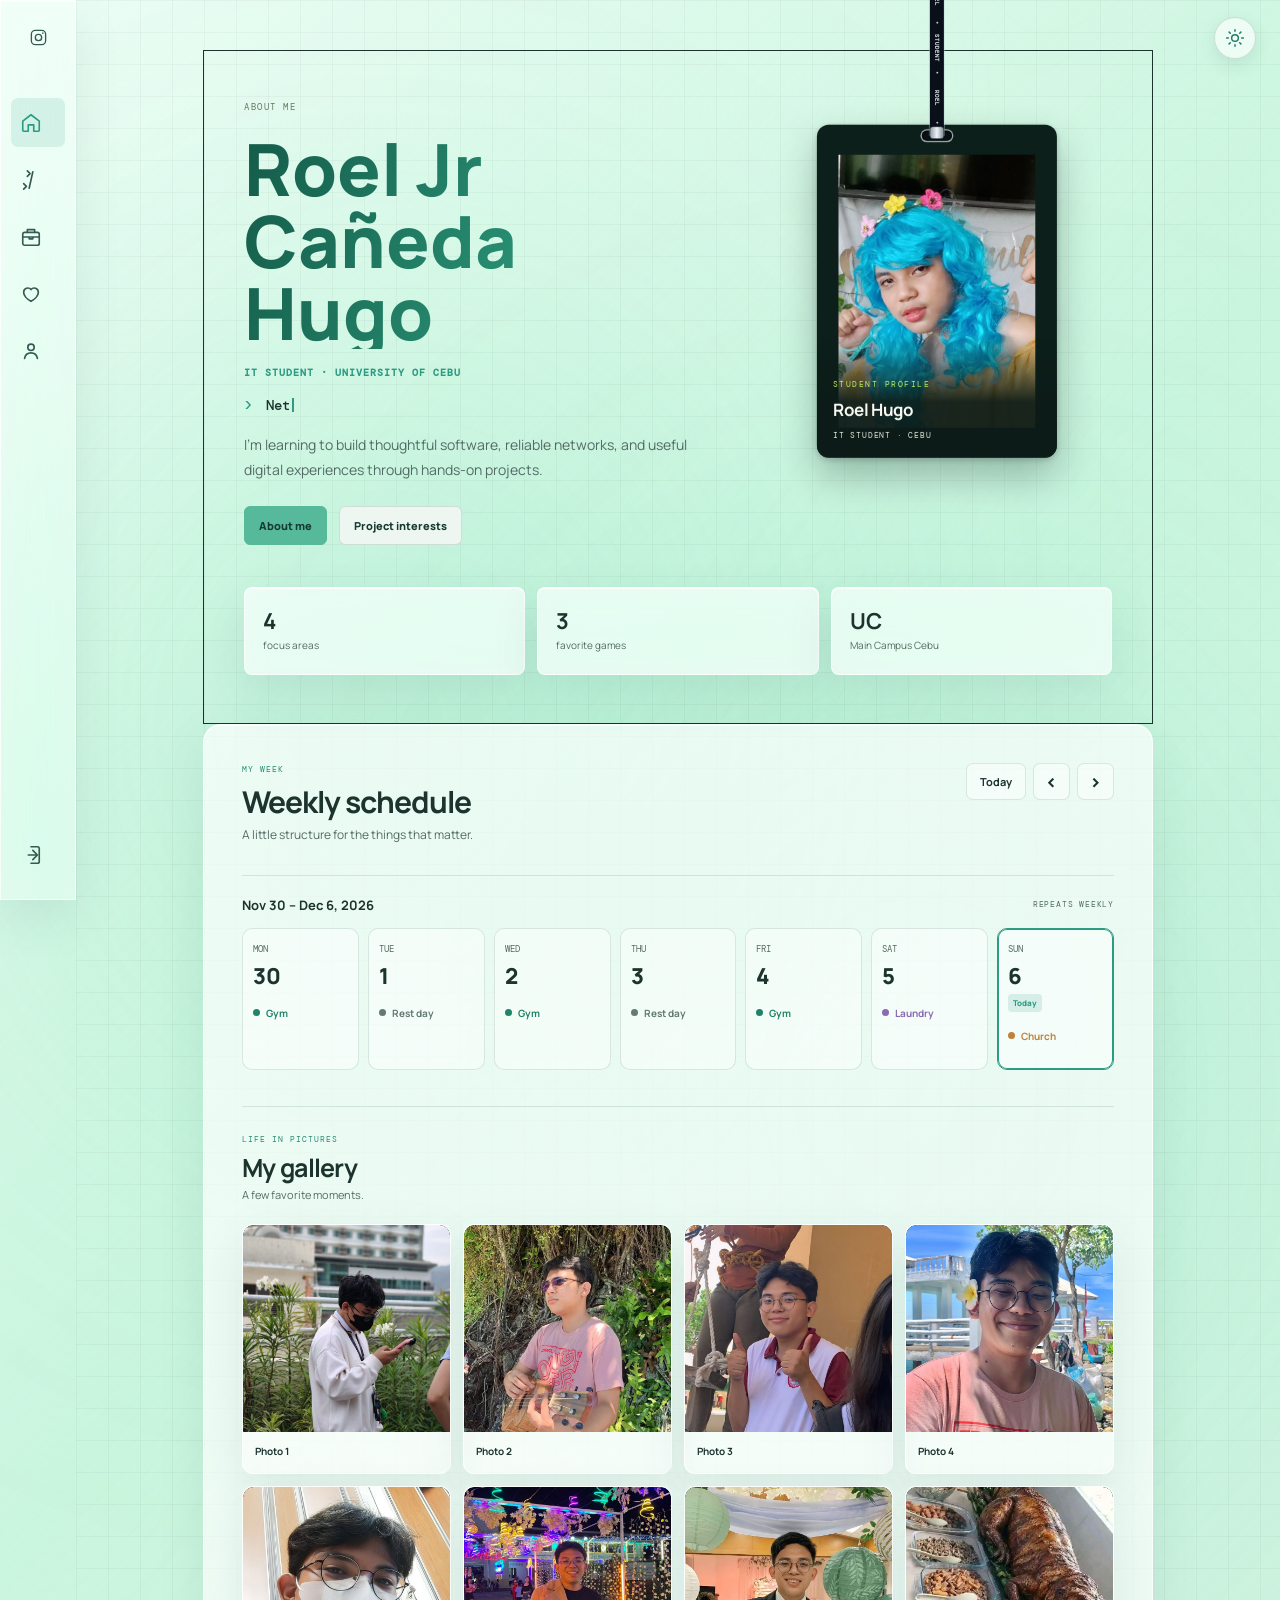
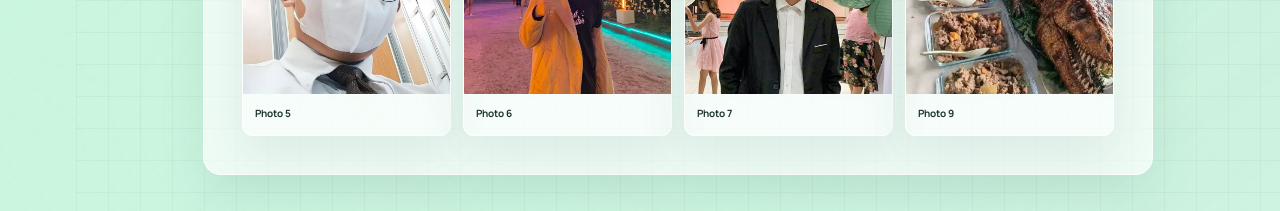
==== commit ff47b9ae: "Refactor dashboard and profile sections: remove schedule button, enhance profile bio, and improve ga" ====
--- a/dashboard.html
+++ b/dashboard.html
@@ -48,9 +48,6 @@
       <button class="dashboard-nav-link" type="button" data-dashboard-view="projects">
         <svg viewBox="0 0 24 24" aria-hidden="true"><rect x="3" y="7" width="18" height="14" rx="2"/><path d="M8 7V4h8v3M3 12h18M10 12v2h4v-2"/></svg><span>Projects</span>
       </button>
-      <button class="dashboard-nav-link" type="button" data-dashboard-view="schedule">
-        <svg viewBox="0 0 24 24" aria-hidden="true"><rect x="3" y="5" width="18" height="16" rx="2"/><path d="M16 3v4M8 3v4M3 10h18m-13 4h2m4 0h2m-8 3h2"/></svg><span>Schedule</span>
-      </button>
       <button class="dashboard-nav-link" type="button" data-dashboard-view="interests">
         <svg viewBox="0 0 24 24" aria-hidden="true"><path d="M12 20s-8-4.5-8-10a4.5 4.5 0 0 1 8-2.8A4.5 4.5 0 0 1 20 10c0 5.5-8 10-8 10Z"/></svg><span>Interests</span>
       </button>
@@ -105,15 +102,12 @@
           <div class="profile-name-row">
             <p class="profile-handle">Hugo, Roel Jr C.</p>
             <span class="profile-status" aria-label="Profile status: learning and building">●</span>
-            <button class="profile-settings" type="button" data-dialog="about-dialog" aria-label="Profile details">
-              <svg viewBox="0 0 24 24" aria-hidden="true"><circle cx="12" cy="12" r="3"></circle><path d="M19.4 15a1.7 1.7 0 0 0 .3 1.9l.1.1-1.7 2.9-.2-.1a1.7 1.7 0 0 0-1.8.1l-.1.1h-3.4l-.1-.2a1.7 1.7 0 0 0-1.6-1l-.2.1-2.9-1.7.1-.2a1.7 1.7 0 0 0-.1-1.8l-.1-.1v-3.4l.2-.1a1.7 1.7 0 0 0 1-1.6l-.1-.2 1.7-2.9.2.1a1.7 1.7 0 0 0 1.8-.1l.1-.1h3.4l.1.2a1.7 1.7 0 0 0 1.6 1l.2-.1 2.9 1.7-.1.2a1.7 1.7 0 0 0 .1 1.8l.1.1z"></path></svg>
-            </button>
           </div>
           <h1 id="profile-name">Roel Jr Cañeda Hugo</h1>
           <div class="profile-bio">
             <p class="profile-bio-title">IT student · University of Cebu</p>
-            <p>Learning how thoughtful software, reliable networks, and well-run projects make a difference.</p>
-            <p class="profile-bio-tags">Networking <span>·</span> Code <span>·</span> Project management</p>
+            <p>I’m a driven BSIT student at the University of Cebu Main Campus, building practical skills in networking, programming, and project management while learning how systems connect.</p>
+            <p class="profile-bio-tags">Networking <span>·</span> Python <span>·</span> Project management</p>
           </div>
           <section class="overview-terminal" aria-labelledby="overview-terminal-heading">
             <p class="overview-kicker">ABOUT ME</p>
@@ -128,7 +122,7 @@
           <div class="profile-stats" aria-label="Profile highlights">
             <span><strong>4</strong> focus areas</span>
             <span><strong>3</strong> favorite games</span>
-            <span><strong>UC</strong> Cebu</span>
+            <span><strong>UC</strong>Main Campus Cebu</span>
           </div>
         </div>
         <div class="profile-actions">
@@ -158,7 +152,8 @@
           <article class="interest-card game-interest-card game-interest-roblox" tabindex="0" aria-label="Roblox game details">
             <figure class="game-interest-art">
               <img src="https://upload.wikimedia.org/wikipedia/commons/3/38/Roblox_2022_Logo.png" alt="Roblox logo" loading="lazy">
-              <figcaption><a href="https://commons.wikimedia.org/wiki/File:Roblox_2022_Logo.png" target="_blank" rel="noreferrer">Logo: Roblox Corporation · CC BY 4.0</a></figcaption>
+              <span class="game-interest-art-title" aria-hidden="true">Roblox</span>
+              <figcaption><a href="https://commons.wikimedia.org/wiki/File:Roblox_2022_Logo.png" target="_blank" rel="noreferrer"></a></figcaption>
             </figure>
             <div class="game-interest-copy">
               <span class="game-interest-number">01 / FAVORITE GAME</span>
@@ -175,7 +170,8 @@
           <article class="interest-card game-interest-card game-interest-minecraft" tabindex="0" aria-label="Minecraft game details">
             <figure class="game-interest-art">
               <img src="https://upload.wikimedia.org/wikipedia/commons/1/14/Minecraft_Logo.png" alt="Minecraft logo" loading="lazy">
-              <figcaption><a href="https://commons.wikimedia.org/wiki/File:Minecraft_Logo.png" target="_blank" rel="noreferrer">Logo: Xbox México / Crafts97 · CC BY 4.0</a></figcaption>
+              <span class="game-interest-art-title" aria-hidden="true">Minecraft</span>
+              <figcaption><a href="https://commons.wikimedia.org/wiki/File:Minecraft_Logo.png" target="_blank" rel="noreferrer"></a></figcaption>
             </figure>
             <div class="game-interest-copy">
               <span class="game-interest-number">02 / FAVORITE GAME</span>
@@ -192,7 +188,8 @@
           <article class="interest-card game-interest-card game-interest-valorant" tabindex="0" aria-label="Valorant game details">
             <figure class="game-interest-art">
               <img src="https://upload.wikimedia.org/wikipedia/commons/f/fc/Valorant_logo_-_pink_color_version_%28cropped%29.png" alt="Valorant logo" loading="lazy">
-              <figcaption><a href="https://commons.wikimedia.org/wiki/File:Valorant_logo_-_pink_color_version_(cropped).png" target="_blank" rel="noreferrer">Logo: Riot Games · Public domain</a></figcaption>
+              <span class="game-interest-art-title" aria-hidden="true">Valorant</span>
+              <figcaption><a href="https://commons.wikimedia.org/wiki/File:Valorant_logo_-_pink_color_version_(cropped).png" target="_blank" rel="noreferrer"></a></figcaption>
             </figure>
             <div class="game-interest-copy">
               <span class="game-interest-number">03 / FAVORITE GAME</span>
@@ -369,56 +366,48 @@
             <article class="gallery-card" tabindex="0">
               <div class="gallery-image-frame">
                 <img class="gallery-photo" src="assets/gallery-01.png" alt="Photo 1" loading="lazy">
-                <img class="gallery-hologram" src="assets/gallery-01.png" alt="" aria-hidden="true" loading="lazy">
               </div>
               <div class="gallery-card-caption"><strong>Photo 1</strong></div>
             </article>
             <article class="gallery-card" tabindex="0">
               <div class="gallery-image-frame">
                 <img class="gallery-photo" src="assets/gallery-02.png" alt="Photo 2" loading="lazy">
-                <img class="gallery-hologram" src="assets/gallery-02.png" alt="" aria-hidden="true" loading="lazy">
               </div>
               <div class="gallery-card-caption"><strong>Photo 2</strong></div>
             </article>
             <article class="gallery-card" tabindex="0">
               <div class="gallery-image-frame">
                 <img class="gallery-photo" src="assets/gallery-03.png" alt="Photo 3" loading="lazy">
-                <img class="gallery-hologram" src="assets/gallery-03.png" alt="" aria-hidden="true" loading="lazy">
               </div>
               <div class="gallery-card-caption"><strong>Photo 3</strong></div>
             </article>
             <article class="gallery-card" tabindex="0">
               <div class="gallery-image-frame">
                 <img class="gallery-photo" src="assets/gallery-04.png" alt="Photo 4" loading="lazy">
-                <img class="gallery-hologram" src="assets/gallery-04.png" alt="" aria-hidden="true" loading="lazy">
               </div>
               <div class="gallery-card-caption"><strong>Photo 4</strong></div>
             </article>
             <article class="gallery-card" tabindex="0">
               <div class="gallery-image-frame">
                 <img class="gallery-photo" src="assets/gallery-05.png" alt="Photo 5" loading="lazy">
-                <img class="gallery-hologram" src="assets/gallery-05.png" alt="" aria-hidden="true" loading="lazy">
               </div>
               <div class="gallery-card-caption"><strong>Photo 5</strong></div>
             </article>
             <article class="gallery-card" tabindex="0">
               <div class="gallery-image-frame">
                 <img class="gallery-photo" src="assets/gallery-06.png" alt="Photo 6" loading="lazy">
-                <img class="gallery-hologram" src="assets/gallery-06.png" alt="" aria-hidden="true" loading="lazy">
               </div>
               <div class="gallery-card-caption"><strong>Photo 6</strong></div>
             </article>
             <article class="gallery-card" tabindex="0">
               <div class="gallery-image-frame">
                 <img class="gallery-photo" src="assets/gallery-07.png" alt="Photo 7" loading="lazy">
-                <img class="gallery-hologram" src="assets/gallery-07.png" alt="" aria-hidden="true" loading="lazy">
               </div>
               <div class="gallery-card-caption"><strong>Photo 7</strong></div>
             </article>
             <article class="gallery-card gallery-card-featured" tabindex="0">
               <div class="gallery-image-frame">
                 <img class="gallery-photo" src="assets/gallery-09.png" alt="Roasted dinosaur-shaped centerpiece with buffet dishes" loading="lazy">
-                <img class="gallery-hologram" src="assets/gallery-09.png" alt="" aria-hidden="true" loading="lazy">
               </div>
               <div class="gallery-card-caption"><strong>Photo 9</strong></div>
             </article>
@@ -426,37 +415,36 @@
         </section>
       </section>
 
-      <section class="about-details" data-view="about" aria-labelledby="about-details-heading">
+      <section class="about-details" id="about" data-view="about" data-nav-view="about" aria-labelledby="about-details-heading">
         <div class="view-section-heading">
           <p class="about-strip-label">A LITTLE MORE ABOUT ME</p>
-          <h2 id="about-details-heading">Where I’m headed</h2>
+          <h2 id="about-details-heading">What I do, on and off campus</h2>
         </div>
         <div class="about-post-divider"><span>▦</span><span>ABOUT / 03 ITEMS</span></div>
         <div class="about-details-grid">
           <article class="about-detail-card">
-            <div class="about-post-visual about-post-study" aria-hidden="true"><span>01</span><strong>IT<br>STUDENT</strong><small>UNIVERSITY OF CEBU</small></div>
-            <span class="about-detail-label">01 / STUDIES</span>
-            <h3>Building an IT foundation</h3>
-            <p>I’m a BSIT student at the University of Cebu, growing my understanding of software and technology.</p>
+            <div class="about-post-visual about-post-study" aria-hidden="true"><span>01</span><strong>NETWORKS<br>&amp; CODE</strong><small>LEARN · BUILD · REPEAT</small></div>
+            <span class="about-detail-label">01 / WHAT I DO</span>
+            <h3>Learning across IT</h3>
+            <p>I practice networking with Cisco Packet Tracer, VLANs, and inter-VLAN routing through Cisco Networking Academy courses, including CCNA, Introduction to Networks, and Cybersecurity. I’m also building my programming foundation with Python projects and exploring new tools as I learn.</p>
           </article>
           <article class="about-detail-card">
-            <div class="about-post-visual about-post-focus" aria-hidden="true"><span>02</span><strong>LEARN<br>BY DOING</strong><small>PYTHON · NETWORKS</small></div>
-            <span class="about-detail-label">02 / FOCUS</span>
-            <h3>Learning by doing</h3>
-            <p>My current focus includes Python, networking, IT research, and project coordination.</p>
+            <div class="about-post-visual about-post-focus" aria-hidden="true"><span>02</span><strong>PLAN.<br>RESEARCH.</strong><small>PROJECT MANAGEMENT</small></div>
+            <span class="about-detail-label">02 / PROJECTS &amp; RESEARCH</span>
+            <h3>Turning ideas into plans</h3>
+            <p>I work on IT research and documentation, and enjoy the planning side of projects—from cost estimates and budgets to Gantt charts. I’m focused on building practical skills in project management and technology.</p>
           </article>
           <article class="about-detail-card">
-            <div class="about-post-visual about-post-approach" aria-hidden="true"><span>03</span><strong>PLAN.<br>BUILD.</strong><small>ONE STEP AT A TIME</small></div>
-            <span class="about-detail-label">03 / APPROACH</span>
-            <h3>One practical step at a time</h3>
-            <p>I enjoy making progress through small experiments, thoughtful plans, and hands-on challenges.</p>
+            <div class="about-post-visual about-post-approach" aria-hidden="true"><span>03</span><strong>CAMPUS<br>&amp; BEYOND</strong><small>COMMUNITY · CREATIVITY · GAMES</small></div>
+            <span class="about-detail-label">03 / LIFE OUTSIDE CLASS</span>
+            <h3>Community, creativity, and games</h3>
+            <p>I take part in UC Main activities like the Philippine Society of Information Technology Students (PSITS) Acquaintance Party and community immersion. Outside class, I enjoy Canva design, Genshin Impact, Riot Games, Roblox, and Discord, and have explored e-commerce as a TikTok Shop seller. I’m always happy to connect, talk tech, brainstorm IT projects, or team up for co-op domains in Genshin.</p>
           </article>
         </div>
       </section>
 
       <section class="games-strip" id="favorite-games" data-view="interests" data-nav-view="interests">
-        <p class="about-strip-label">OFF THE CLOCK</p>
-        <p>Roblox <span>·</span> Minecraft <span>·</span> Valorant</p>
+        <p class="about-strip-label"></p>
       </section>
 
       <footer class="dashboard-footer" data-view="overview"><span class="footer-brand"><img src="assets/profile-photo.png" alt=""> ROEL HUGO</span><a href="index.html">Sign in</a><span>Designed with curiosity in Cebu.</span></footer>
--- a/styles.css
+++ b/styles.css
@@ -458,7 +458,7 @@
 .profile-bio-tags { color: #4d7c0f; }
 .profile-bio-tags span { color: #9aa58e; }
 .profile-actions { grid-column: 2; display: grid; grid-template-columns: 1fr 1fr; gap: 9px; margin-top: 24px; }
-.profile-action-button { min-height: 39px; display: grid; place-items: center; padding: 8px 14px; border: 1px solid #a3e635; border-radius: 6px; background: #a3e635; color: #1c2718; font-size: 11px; font-weight: 800; transition: background .2s ease, transform .2s ease; }
+.profile-action-button { min-height: 39px; display: grid; place-items: center; padding: 8px 14px; border: 1px solid #a3e635; border-radius: 6px; background: #a3e635; color: #1c2718; font-family: inherit; font-size: 11px; font-weight: 800; cursor: pointer; transition: background .2s ease, transform .2s ease; }
 .profile-action-button:hover { transform: translateY(-1px); background: #bef264; }
 .profile-action-secondary { border-color: rgba(54, 77, 39, .16); background: #f0f4e9; }
 .profile-action-secondary:hover { background: #e5efd7; }
@@ -653,29 +653,52 @@
 .view-section-heading { margin-bottom: 17px; }
 .view-section-heading .about-strip-label { margin-bottom: 5px; }
 .view-section-heading h2 { margin: 0; color: #1c332e; font-size: 22px; letter-spacing: -.8px; }
-.interest-topics, .about-details { margin-top: 30px; }
+.interest-topics, .about-details { margin-top: 13px; }
 .interest-grid, .about-details-grid { display: grid; grid-template-columns: repeat(2, minmax(0, 1fr)); gap: 11px; }
 .interest-card, .about-detail-card { min-height: 138px; padding: 17px; border: 1px solid rgba(45, 91, 79, .13); border-radius: 9px; background: rgba(255, 255, 255, .52); box-shadow: 0 9px 24px rgba(35, 92, 77, .06); }
 .interest-card-icon { width: 32px; height: 32px; display: grid; place-items: center; margin-bottom: 12px; border: 1px solid rgba(45, 157, 130, .2); border-radius: 9px; background: rgba(86, 185, 154, .13); color: #278b75; font-family: var(--mono); font-size: 13px; }
 .interest-card h3, .about-detail-card h3 { margin: 0 0 6px; color: #1c332e; font-size: 12px; }
 .interest-card p, .about-detail-card p { margin: 0; color: #596d66; font-size: 10px; line-height: 1.75; }
-.interest-grid.game-interest-grid { grid-template-columns: repeat(3, minmax(0, 1fr)); }
-.game-interest-card { --game-accent: #dc414b; min-height: 0; padding: 0; overflow: hidden; transition: transform .22s ease, border-color .22s ease, box-shadow .22s ease; }
+.interest-grid.game-interest-grid { grid-template-columns: repeat(3, minmax(0, 1fr)); align-items: start; overflow: visible; }
+.game-interest-card { --game-accent: #3280c5; min-height: 0; padding: 0; overflow: hidden; transform-origin: center top; transition: transform .8s cubic-bezier(.2, .7, .25, 1), border-color .5s ease, box-shadow .5s ease; }
 .game-interest-minecraft { --game-accent: #5c9c45; }
 .game-interest-valorant { --game-accent: #e84c68; }
-.game-interest-card:hover, .game-interest-card:focus-visible, .game-interest-card:has(:focus-visible) { transform: translateY(-4px); border-color: var(--game-accent); outline: 2px solid var(--game-accent); outline-offset: 2px; box-shadow: 0 0 0 1px color-mix(in srgb, var(--game-accent) 42%, transparent), 0 0 32px color-mix(in srgb, var(--game-accent) 38%, transparent), 0 16px 32px color-mix(in srgb, var(--game-accent) 17%, transparent); }
+.game-interest-card:hover, .game-interest-card:focus-visible, .game-interest-card:has(:focus-visible) { transform: translateY(-2px); border-color: var(--game-accent); outline: 2px solid var(--game-accent); outline-offset: 2px; box-shadow: 0 0 0 1px color-mix(in srgb, var(--game-accent) 30%, transparent), 0 0 22px color-mix(in srgb, var(--game-accent) 24%, transparent), 0 12px 25px color-mix(in srgb, var(--game-accent) 12%, transparent); }
 .game-interest-grid:has(.game-interest-card:hover) .game-interest-card:not(:hover):is(:focus-visible, :has(:focus-visible)) { transform: none; border-color: rgba(45, 91, 79, .13); outline: none; box-shadow: 0 9px 24px rgba(35, 92, 77, .06); }
+@media (min-width: 901px) and (hover: hover) and (pointer: fine) {
+  .interest-grid.game-interest-grid {
+    position: relative;
+    min-height: 220px;
+    perspective: 1200px;
+  }
+  .game-interest-grid .game-interest-card {
+    transform-style: preserve-3d;
+  }
+  .game-interest-grid .game-interest-card:nth-child(1) { z-index: 1; transform: translateX(calc(100% + 12px)) rotate(-7deg); }
+  .game-interest-grid .game-interest-card:nth-child(2) { z-index: 2; transform: translateY(-4px) rotate(0); }
+  .game-interest-grid .game-interest-card:nth-child(3) { z-index: 3; transform: translateX(calc(-100% - 12px)) rotate(7deg); }
+  .game-interest-grid:hover .game-interest-card:nth-child(1),
+  .game-interest-grid:focus-within .game-interest-card:nth-child(1) { z-index: 1; transform: translateY(4px) rotate(-2deg); }
+  .game-interest-grid:hover .game-interest-card:nth-child(2),
+  .game-interest-grid:focus-within .game-interest-card:nth-child(2) { z-index: 2; transform: translateY(-2px) rotate(0); }
+  .game-interest-grid:hover .game-interest-card:nth-child(3),
+  .game-interest-grid:focus-within .game-interest-card:nth-child(3) { z-index: 1; transform: translateY(4px) rotate(2deg); }
+  .game-interest-grid:has(.game-interest-card:hover) .game-interest-card:hover,
+  .game-interest-grid:has(.game-interest-card:focus-visible) .game-interest-card:focus-visible { z-index: 3; transform: translateY(-6px) scale(1.005); }
+}
 .game-interest-art { position: relative; display: grid; place-items: center; aspect-ratio: 16 / 9; margin: 0; overflow: hidden; background: linear-gradient(135deg, #fff, #edf0ef); }
 .game-interest-minecraft .game-interest-art { background: linear-gradient(135deg, #edf4e8, #dce8d5); }
 .game-interest-valorant .game-interest-art { background: linear-gradient(135deg, #32242c, #171318); }
-.game-interest-art img { display: block; width: 82%; height: 70%; object-fit: contain; filter: drop-shadow(0 8px 12px rgba(0, 0, 0, .16)); transition: filter .25s ease, transform .25s ease; }
+.game-interest-art img { display: block; width: 82%; height: 70%; object-fit: contain; filter: drop-shadow(0 8px 12px rgba(0, 0, 0, .16)); transition: filter .5s ease, transform .5s cubic-bezier(.22, .8, .2, 1); }
 .game-interest-valorant .game-interest-art img { width: 57%; }
-.game-interest-card:hover .game-interest-art img, .game-interest-card:focus-visible .game-interest-art img, .game-interest-card:has(:focus-visible) .game-interest-art img { transform: scale(1.06); filter: drop-shadow(0 10px 18px color-mix(in srgb, var(--game-accent) 38%, transparent)); }
+.game-interest-card:hover .game-interest-art img, .game-interest-card:focus-visible .game-interest-art img, .game-interest-card:has(:focus-visible) .game-interest-art img { transform: scale(1.02); filter: drop-shadow(0 9px 14px color-mix(in srgb, var(--game-accent) 28%, transparent)); }
+.game-interest-art-title { position: absolute; top: 10px; left: 11px; color: #26352f; font-size: 11px; font-weight: 800; text-shadow: 0 1px 4px rgba(255, 255, 255, .8); }
+.game-interest-valorant .game-interest-art-title { color: #fff; text-shadow: 0 1px 5px rgba(0, 0, 0, .7); }
 .game-interest-art figcaption { position: absolute; right: 0; bottom: 0; left: 0; padding: 15px 10px 7px; background: linear-gradient(transparent, rgba(0, 0, 0, .72)); color: #fff; font-size: 8px; line-height: 1.4; }
 .game-interest-art a { color: inherit; text-decoration: underline; text-underline-offset: 2px; }
-.game-interest-copy { max-height: 0; padding: 0 17px; overflow: hidden; opacity: 0; pointer-events: none; transform: translateY(8px); transition: max-height .45s ease, padding .3s ease, opacity .2s ease, transform .25s ease; }
+.game-interest-copy { max-height: 0; padding: 0 17px; overflow: hidden; opacity: 0; pointer-events: none; transform: translateY(4px); transition: max-height .65s ease, padding .5s ease, opacity .4s ease, transform .5s cubic-bezier(.22, .8, .2, 1); }
 .game-interest-card:hover .game-interest-copy, .game-interest-card:focus-visible .game-interest-copy, .game-interest-card:has(:focus-visible) .game-interest-copy { max-height: 900px; padding: 17px; opacity: 1; pointer-events: auto; transform: translateY(0); }
-.game-interest-grid:has(.game-interest-card:hover) .game-interest-card:not(:hover):is(:focus-visible, :has(:focus-visible)) .game-interest-copy { max-height: 0; padding: 0 17px; opacity: 0; pointer-events: none; transform: translateY(8px); }
+.game-interest-grid:has(.game-interest-card:hover) .game-interest-card:not(:hover):is(:focus-visible, :has(:focus-visible)) .game-interest-copy { max-height: 0; padding: 0 17px; opacity: 0; pointer-events: none; transform: translateY(4px); }
 .game-interest-number { display: block; margin-bottom: 6px; color: var(--game-accent); font-family: var(--mono); font-size: 8px; letter-spacing: .7px; }
 .game-interest-copy h3 { margin-bottom: 9px; font-size: 18px; }
 .game-interest-copy > p { margin: 0 0 14px; color: #596d66; font-size: 10px; line-height: 1.75; }
@@ -1321,10 +1344,12 @@
 .dashboard-content[data-active-view="overview"] .overview-terminal { display: block; }
 html[data-theme="dark"] .overview-terminal { color: #d8e5e0; }
 .dashboard-content[data-active-view="overview"] .profile-feed { display: none; }
+.dashboard-content[data-active-view="skills"] .highlights,
+.dashboard-content[data-active-view="projects"] .highlights,
+.dashboard-content[data-active-view="interests"] .highlights { display: none; }
 .dashboard-content[data-active-view="skills"]:not([data-active-view="overview"]) [data-view~="skills"],
 .dashboard-content[data-active-view="projects"]:not([data-active-view="overview"]) [data-view~="projects"],
 .dashboard-content[data-active-view="schedule"]:not([data-active-view="overview"]) [data-view~="schedule"] { display: block; }
-.dashboard-content[data-active-view="interests"]:not([data-active-view="overview"]) .highlights { display: flex; }
 .dashboard-content[data-active-view="interests"]:not([data-active-view="overview"]) .interest-topics { display: block; }
 .dashboard-content[data-active-view="interests"]:not([data-active-view="overview"]) .games-strip,
 .dashboard-content[data-active-view="about"]:not([data-active-view="overview"]) .about-strip { display: flex; }
@@ -1367,27 +1392,32 @@
 .gallery-header h2 { margin: 0; color: var(--ink); font-size: clamp(20px, 2.5vw, 25px); letter-spacing: -.7px; }
 .gallery-intro { margin: 4px 0 0; color: var(--muted); font-size: 11px; }
 .gallery-grid { display: grid; grid-template-columns: repeat(4, minmax(0, 1fr)); gap: 12px; }
-.gallery-card { position: relative; min-width: 0; overflow: visible; border: 1px solid var(--glass-border); border-radius: 11px; background: var(--glass-surface); box-shadow: var(--glass-shadow); transform-style: preserve-3d; transition: border-color .3s ease, box-shadow .3s ease; }
-.gallery-image-frame { position: relative; z-index: 1; aspect-ratio: 1; overflow: hidden; border-radius: 10px 10px 0 0; background: #122622; transform-style: preserve-3d; }
-.gallery-image-frame::before, .gallery-image-frame::after { position: absolute; z-index: 3; inset: 0; border-radius: inherit; content: ""; opacity: 0; pointer-events: none; transition: opacity .25s ease; }
-.gallery-image-frame::before { background: repeating-linear-gradient(0deg, rgba(176, 255, 245, .22) 0 1px, transparent 1px 4px); mix-blend-mode: screen; }
-.gallery-image-frame::after { background: linear-gradient(125deg, transparent 20%, rgba(120, 255, 233, .05) 35%, rgba(211, 255, 250, .45) 48%, rgba(116, 184, 255, .16) 53%, transparent 70%); background-size: 240% 240%; mix-blend-mode: screen; }
-.gallery-photo, .gallery-hologram { position: absolute; inset: 0; display: block; width: 100%; height: 100%; border-radius: 10px 10px 0 0; object-fit: cover; }
+.gallery-card { position: relative; min-width: 0; overflow: hidden; border: 1px solid var(--glass-border); border-radius: 11px; background: var(--glass-surface); box-shadow: var(--glass-shadow); transition: transform .3s ease, border-color .3s ease, box-shadow .3s ease; }
+.gallery-image-frame { position: relative; aspect-ratio: 1; overflow: hidden; border-radius: 10px 10px 0 0; background: #122622; }
+.gallery-image-frame::after { position: absolute; z-index: 1; inset: 0; border-radius: inherit; background: linear-gradient(115deg, transparent 28%, rgba(255, 255, 255, .38) 48%, transparent 66%); content: ""; opacity: 0; pointer-events: none; transform: translateX(-100%); }
+.gallery-photo { position: absolute; inset: 0; display: block; width: 100%; height: 100%; border-radius: inherit; object-fit: cover; transition: transform .5s cubic-bezier(.2, .7, .2, 1), filter .35s ease; }
 .gallery-photo { z-index: 0; background: color-mix(in srgb, var(--muted) 12%, transparent); }
-.gallery-hologram { z-index: 2; opacity: 0; filter: saturate(1.8) hue-rotate(95deg) brightness(1.2); mix-blend-mode: screen; transform: translate3d(5px, -7px, 24px) scale(1.035); transition: opacity .3s ease, transform .35s ease; }
-.gallery-card:is(:hover, :focus-visible) { z-index: 2; border-color: rgba(98, 235, 213, .78); box-shadow: 0 18px 36px rgba(38, 198, 189, .2), 0 0 24px rgba(83, 227, 217, .26); }
-.gallery-card:is(:hover, :focus-visible) .gallery-image-frame { overflow: visible; }
-.gallery-card:is(:hover, :focus-visible) .gallery-image-frame::before, .gallery-card:is(:hover, :focus-visible) .gallery-image-frame::after { opacity: 1; }
-.gallery-card:is(:hover, :focus-visible) .gallery-image-frame::after { animation: gallery-hologram-sheen 2.4s ease-in-out infinite; }
-.gallery-card:is(:hover, :focus-visible) .gallery-hologram { opacity: .42; }
-.gallery-card:is(:hover, :focus-visible) .gallery-photo { filter: saturate(1.12) contrast(1.04); }
+.gallery-card:is(:hover, :focus-visible) { transform: translateY(-4px); border-color: color-mix(in srgb, var(--teal) 58%, var(--glass-border)); box-shadow: 0 18px 38px rgba(35, 92, 77, .17); }
+.gallery-card:is(:hover, :focus-visible) .gallery-image-frame::after { animation: gallery-light-sweep .85s ease-out; }
+.gallery-card:is(:hover, :focus-visible) .gallery-photo { filter: saturate(1.12) contrast(1.03); transform: scale(1.06); }
 .gallery-card-caption { position: relative; z-index: 2; display: flex; flex-direction: column; gap: 3px; padding: 11px 12px 13px; }
-.gallery-card-caption strong { overflow: hidden; color: var(--ink); font-size: 10px; text-overflow: ellipsis; white-space: nowrap; }
-html[data-theme="dark"] .gallery-card:is(:hover, :focus-visible) { box-shadow: 0 18px 36px rgba(35, 220, 192, .2), 0 0 28px rgba(83, 227, 217, .3); }
-.gallery-card .gallery-tilt-glow { background: radial-gradient(260px circle at var(--glow-x, 50%) var(--glow-y, 50%), var(--tilt-glow-color), transparent 62%); mix-blend-mode: screen; }
-@keyframes gallery-hologram-sheen {
-  from { background-position: 100% 100%; }
-  to { background-position: 0 0; }
+.gallery-card-caption strong { overflow: hidden; color: var(--ink); font-size: 10px; text-overflow: ellipsis; white-space: nowrap; transition: color .25s ease; }
+.gallery-card:is(:hover, :focus-visible) .gallery-card-caption strong { color: var(--teal); }
+.gallery-card:focus-visible { outline: 2px solid var(--teal); outline-offset: 3px; }
+html[data-theme="dark"] .gallery-card:is(:hover, :focus-visible) { box-shadow: 0 18px 38px rgba(0, 0, 0, .3); }
+@keyframes gallery-light-sweep {
+  to { opacity: 1; transform: translateX(100%); }
+}
+
+@media (max-width: 900px) {
+  .project-grid { grid-template-columns: repeat(2, minmax(0, 1fr)); }
+  .schedule-week { grid-template-columns: repeat(4, minmax(0, 1fr)); }
+  .gallery-grid { grid-template-columns: repeat(3, minmax(0, 1fr)); }
+}
+@media (max-width: 680px) {
+  .project-grid { grid-template-columns: 1fr; }
+  .schedule-week { grid-template-columns: repeat(2, minmax(0, 1fr)); }
+  .gallery-grid { grid-template-columns: repeat(2, minmax(0, 1fr)); gap: 8px; }
 }
 
 .profile-card-caption {
@@ -1736,4 +1766,5 @@
   .radar-shape, .skill-ring-arc { transition: none; }
   .rotator-caret { animation: none; }
   .tilt-card.is-tilting { transform: none !important; }
+  .game-interest-card, .game-interest-art img, .game-interest-copy { transition: none; }
 }
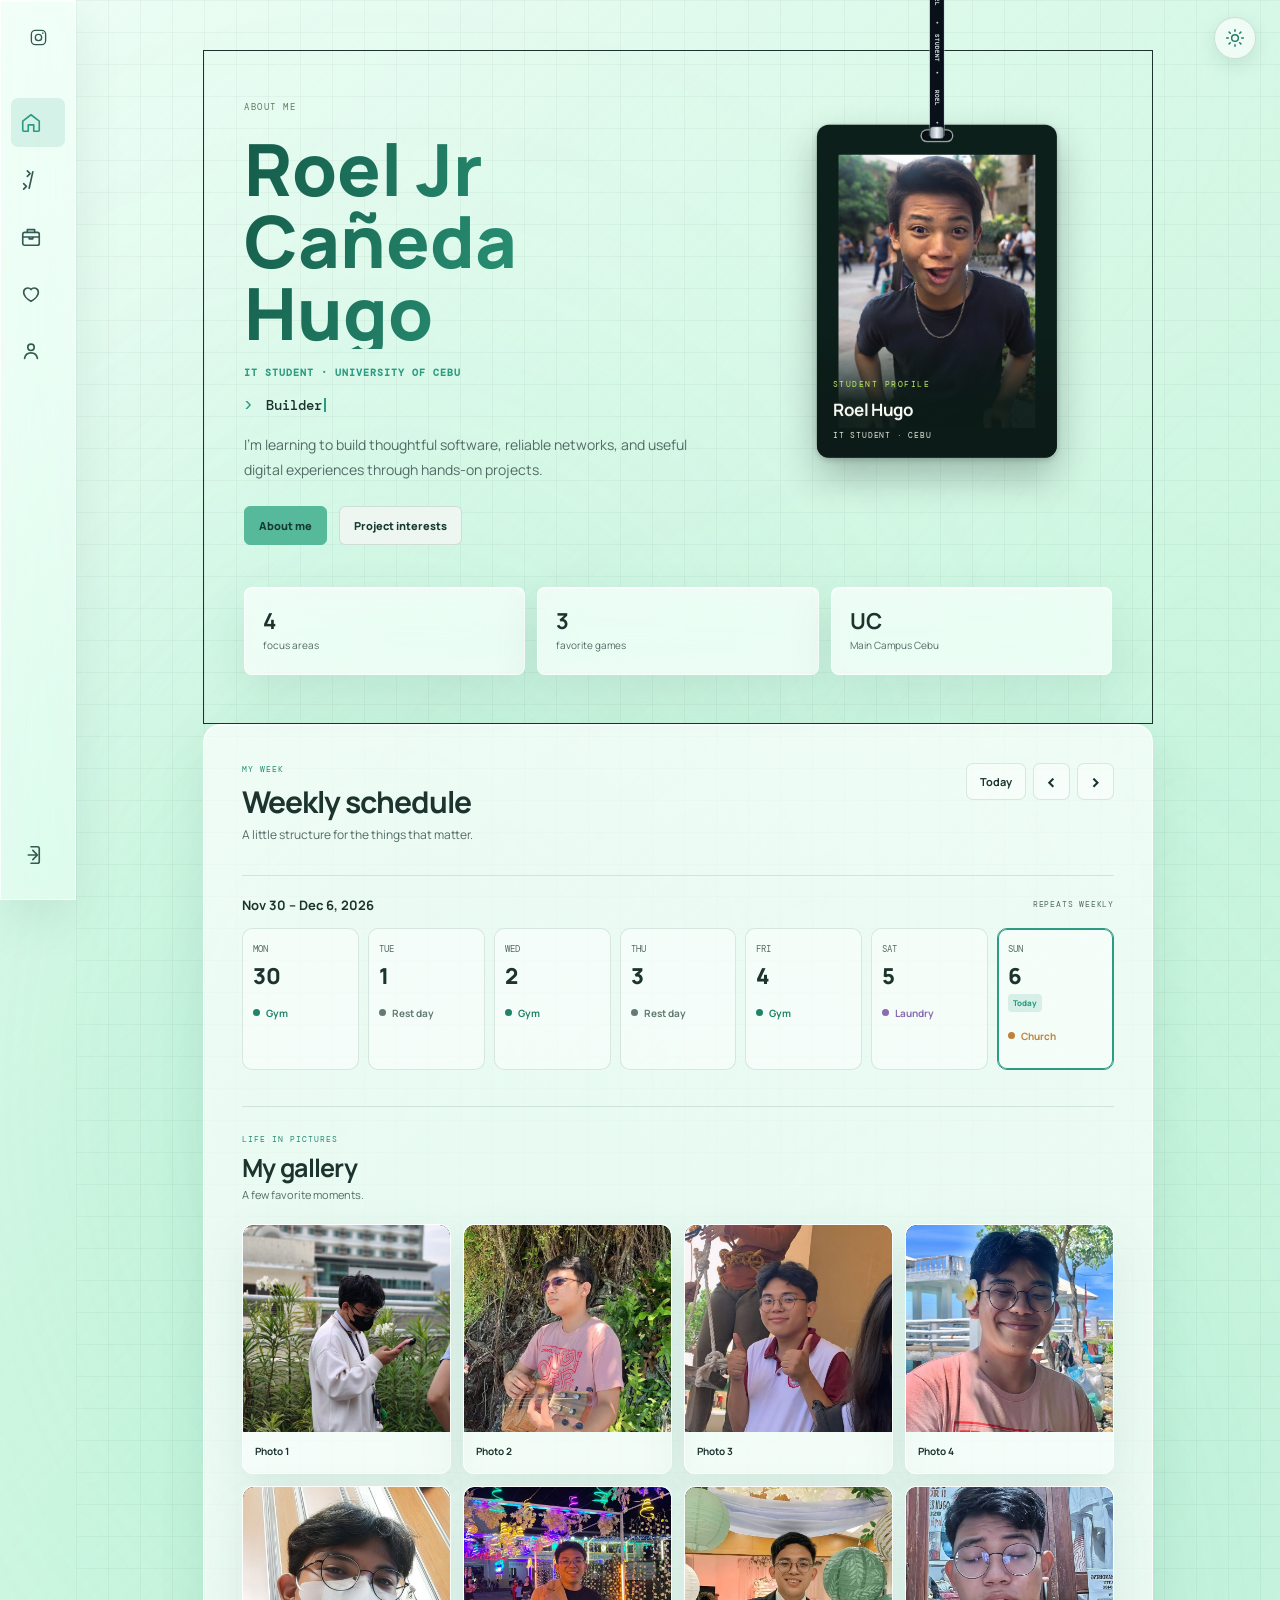
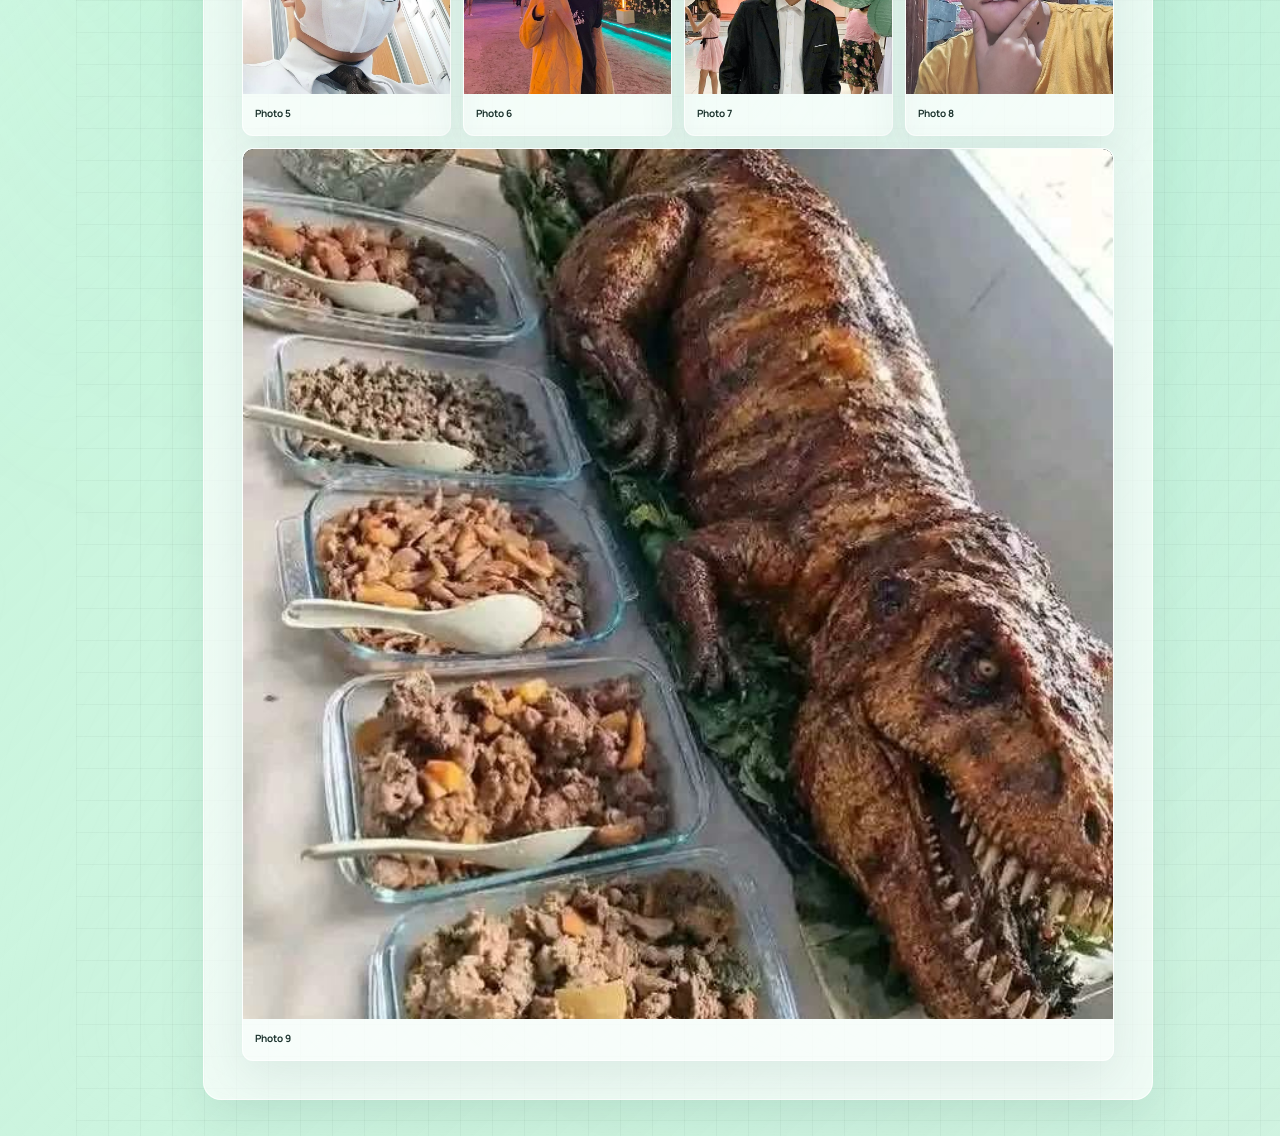
==== commit 6853fc72: "Add new gallery image and update viewport settings for better responsiveness" ====
--- a/dashboard.html
+++ b/dashboard.html
@@ -2,7 +2,7 @@
 <html lang="en">
 <head>
   <meta charset="utf-8">
-  <meta name="viewport" content="width=device-width, initial-scale=1">
+  <meta name="viewport" content="width=device-width, initial-scale=1, viewport-fit=cover">
   <meta name="theme-color" content="#faf8f2">
   <meta name="description" content="Roel Jr Cañeda Hugo — IT student, curious about software, networks, and thoughtful digital projects.">
   <title>Roel Hugo — Profile</title>
@@ -405,6 +405,12 @@
               </div>
               <div class="gallery-card-caption"><strong>Photo 7</strong></div>
             </article>
+            <article class="gallery-card" tabindex="0">
+              <div class="gallery-image-frame">
+                <img class="gallery-photo" src="assets/gallery-09-new.png" alt="Portrait wearing a yellow shirt and glasses" loading="lazy">
+              </div>
+              <div class="gallery-card-caption"><strong>Photo 8</strong></div>
+            </article>
             <article class="gallery-card gallery-card-featured" tabindex="0">
               <div class="gallery-image-frame">
                 <img class="gallery-photo" src="assets/gallery-09.png" alt="Roasted dinosaur-shaped centerpiece with buffet dishes" loading="lazy">
--- a/styles.css
+++ b/styles.css
@@ -1393,6 +1393,7 @@
 .gallery-intro { margin: 4px 0 0; color: var(--muted); font-size: 11px; }
 .gallery-grid { display: grid; grid-template-columns: repeat(4, minmax(0, 1fr)); gap: 12px; }
 .gallery-card { position: relative; min-width: 0; overflow: hidden; border: 1px solid var(--glass-border); border-radius: 11px; background: var(--glass-surface); box-shadow: var(--glass-shadow); transition: transform .3s ease, border-color .3s ease, box-shadow .3s ease; }
+.gallery-card:last-child { grid-column: 1 / -1; }
 .gallery-image-frame { position: relative; aspect-ratio: 1; overflow: hidden; border-radius: 10px 10px 0 0; background: #122622; }
 .gallery-image-frame::after { position: absolute; z-index: 1; inset: 0; border-radius: inherit; background: linear-gradient(115deg, transparent 28%, rgba(255, 255, 255, .38) 48%, transparent 66%); content: ""; opacity: 0; pointer-events: none; transform: translateX(-100%); }
 .gallery-photo { position: absolute; inset: 0; display: block; width: 100%; height: 100%; border-radius: inherit; object-fit: cover; transition: transform .5s cubic-bezier(.2, .7, .2, 1), filter .35s ease; }
@@ -1767,4 +1768,187 @@
   .rotator-caret { animation: none; }
   .tilt-card.is-tilting { transform: none !important; }
   .game-interest-card, .game-interest-art img, .game-interest-copy { transition: none; }
+}
+
+@media (min-width: 681px) and (max-width: 900px), (pointer: coarse) and (min-width: 901px) {
+  .dashboard-sidebar,
+  .dashboard-sidebar:hover,
+  .dashboard-sidebar:focus-within {
+    inset: auto 0 0;
+    width: 100%;
+    height: calc(68px + env(safe-area-inset-bottom, 0px));
+    flex-direction: row;
+    padding: 0 12px env(safe-area-inset-bottom, 0px);
+    overflow: visible;
+    border-top: 1px solid rgba(255, 255, 255, .12);
+    box-shadow: none;
+  }
+
+  .dashboard-logo,
+  .dashboard-sidebar-bottom { display: none; }
+
+  .dashboard-nav {
+    width: 100%;
+    height: 100%;
+    display: flex;
+    align-items: stretch;
+    justify-content: space-around;
+    gap: 4px;
+    margin: 0;
+  }
+
+  .dashboard-nav-link,
+  .dashboard-sidebar:hover .dashboard-nav-link,
+  .dashboard-sidebar:focus-within .dashboard-nav-link {
+    width: auto;
+    min-width: 0;
+    min-height: 100%;
+    flex: 1;
+    flex-direction: column;
+    justify-content: center;
+    gap: 5px;
+    padding: 6px 4px;
+    border-radius: 8px;
+    font-size: 10px;
+  }
+
+  .dashboard-nav-link > span:not(.mini-avatar) {
+    max-width: none;
+    overflow: visible;
+    opacity: 1;
+    white-space: nowrap;
+  }
+
+  .dashboard-nav-link svg { width: 20px; height: 20px; flex-basis: 20px; }
+
+  .dashboard-main {
+    margin-left: 0;
+    padding: 36px clamp(20px, 5vw, 42px) calc(100px + env(safe-area-inset-bottom, 0px));
+  }
+
+  .dashboard-page[data-active-view="overview"] .dashboard-main {
+    margin-left: 0;
+    padding: 36px clamp(20px, 5vw, 42px) calc(100px + env(safe-area-inset-bottom, 0px));
+  }
+
+  .dashboard-content[data-active-view="overview"] {
+    min-height: calc(100svh - 68px - env(safe-area-inset-bottom, 0px));
+  }
+
+  .profile-header {
+    grid-template-columns: minmax(0, 1fr);
+    gap: 22px;
+    padding: clamp(24px, 4vw, 40px);
+    text-align: center;
+  }
+
+  .profile-avatar-wrap { padding-top: 0; }
+  .profile-avatar { width: 160px; }
+  .profile-name-row,
+  .profile-stats { justify-content: center; }
+  .profile-bio { margin-inline: auto; }
+  .profile-actions { grid-column: 1; width: min(100%, 420px); margin: 0 auto; }
+  .overview-terminal h2 { font-size: clamp(44px, 7vw, 60px); }
+
+  .message-dock {
+    right: 18px;
+    bottom: calc(80px + env(safe-area-inset-bottom, 0px));
+  }
+}
+
+@media (max-width: 680px) {
+  .dashboard-sidebar {
+    height: calc(66px + env(safe-area-inset-bottom, 0px));
+    padding: 0 4px env(safe-area-inset-bottom, 0px);
+  }
+
+  .dashboard-nav-link {
+    flex: 1;
+    min-width: 0;
+    gap: 4px;
+    padding: 4px 2px;
+    border-radius: 8px;
+    font-size: 8px;
+  }
+
+  .dashboard-nav-link > span:not(.mini-avatar) { display: block; }
+
+  .dashboard-main { padding-bottom: calc(96px + env(safe-area-inset-bottom, 0px)); }
+
+  .dashboard-content[data-active-view="overview"] {
+    min-height: calc(100svh - 66px - env(safe-area-inset-bottom, 0px));
+  }
+
+  .dashboard-page[data-active-view="overview"] .dashboard-main {
+    padding-bottom: calc(96px + env(safe-area-inset-bottom, 0px));
+  }
+
+  .message-dock {
+    right: 12px;
+    bottom: calc(76px + env(safe-area-inset-bottom, 0px));
+    min-width: 0;
+    min-height: 46px;
+    padding-inline: 12px;
+  }
+}
+
+@media (max-width: 900px), (pointer: coarse) {
+  .interest-grid.game-interest-grid {
+    grid-template-columns: minmax(0, 1fr);
+    gap: 14px;
+  }
+
+  .game-interest-grid .game-interest-card {
+    width: 100%;
+    min-width: 0;
+  }
+
+  .dashboard-content[data-active-view="interests"] .game-interest-card {
+    animation: game-card-arrive .5s ease both;
+  }
+
+  .dashboard-content[data-active-view="interests"] .game-interest-card:nth-child(2) { animation-delay: .1s; }
+  .dashboard-content[data-active-view="interests"] .game-interest-card:nth-child(3) { animation-delay: .2s; }
+
+  .game-interest-grid .game-interest-card:is(:focus, :focus-visible) .game-interest-copy {
+    max-height: 900px;
+    padding: 17px;
+    opacity: 1;
+    pointer-events: auto;
+    transform: translateY(0);
+  }
+}
+
+@media (min-width: 681px) and (max-width: 900px), (min-width: 681px) and (pointer: coarse) {
+  .interest-grid.game-interest-grid {
+    position: relative;
+    grid-template-columns: repeat(3, minmax(0, 1fr));
+    min-height: 220px;
+    perspective: 1200px;
+  }
+
+  .game-interest-grid .game-interest-card {
+    width: auto;
+    transform-style: preserve-3d;
+  }
+  .game-interest-grid .game-interest-card:nth-child(1) { z-index: 1; transform: translateX(calc(100% + 12px)) rotate(-7deg); }
+  .game-interest-grid .game-interest-card:nth-child(2) { z-index: 2; transform: translateY(-4px) rotate(0); }
+  .game-interest-grid .game-interest-card:nth-child(3) { z-index: 3; transform: translateX(calc(-100% - 12px)) rotate(7deg); }
+  .game-interest-grid:hover .game-interest-card:nth-child(1),
+  .game-interest-grid:focus-within .game-interest-card:nth-child(1) { z-index: 1; transform: translateY(4px) rotate(-2deg); }
+  .game-interest-grid:hover .game-interest-card:nth-child(2),
+  .game-interest-grid:focus-within .game-interest-card:nth-child(2) { z-index: 2; transform: translateY(-2px) rotate(0); }
+  .game-interest-grid:hover .game-interest-card:nth-child(3),
+  .game-interest-grid:focus-within .game-interest-card:nth-child(3) { z-index: 1; transform: translateY(4px) rotate(2deg); }
+  .game-interest-grid:has(.game-interest-card:hover) .game-interest-card:hover,
+  .game-interest-grid:has(.game-interest-card:focus) .game-interest-card:focus { z-index: 3; transform: translateY(-6px) scale(1.005); }
+}
+
+@keyframes game-card-arrive {
+  from { opacity: 0; translate: 0 14px; }
+  to { opacity: 1; translate: 0 0; }
+}
+
+@media (prefers-reduced-motion: reduce) {
+  .dashboard-content[data-active-view="interests"] .game-interest-card { animation: none; }
 }
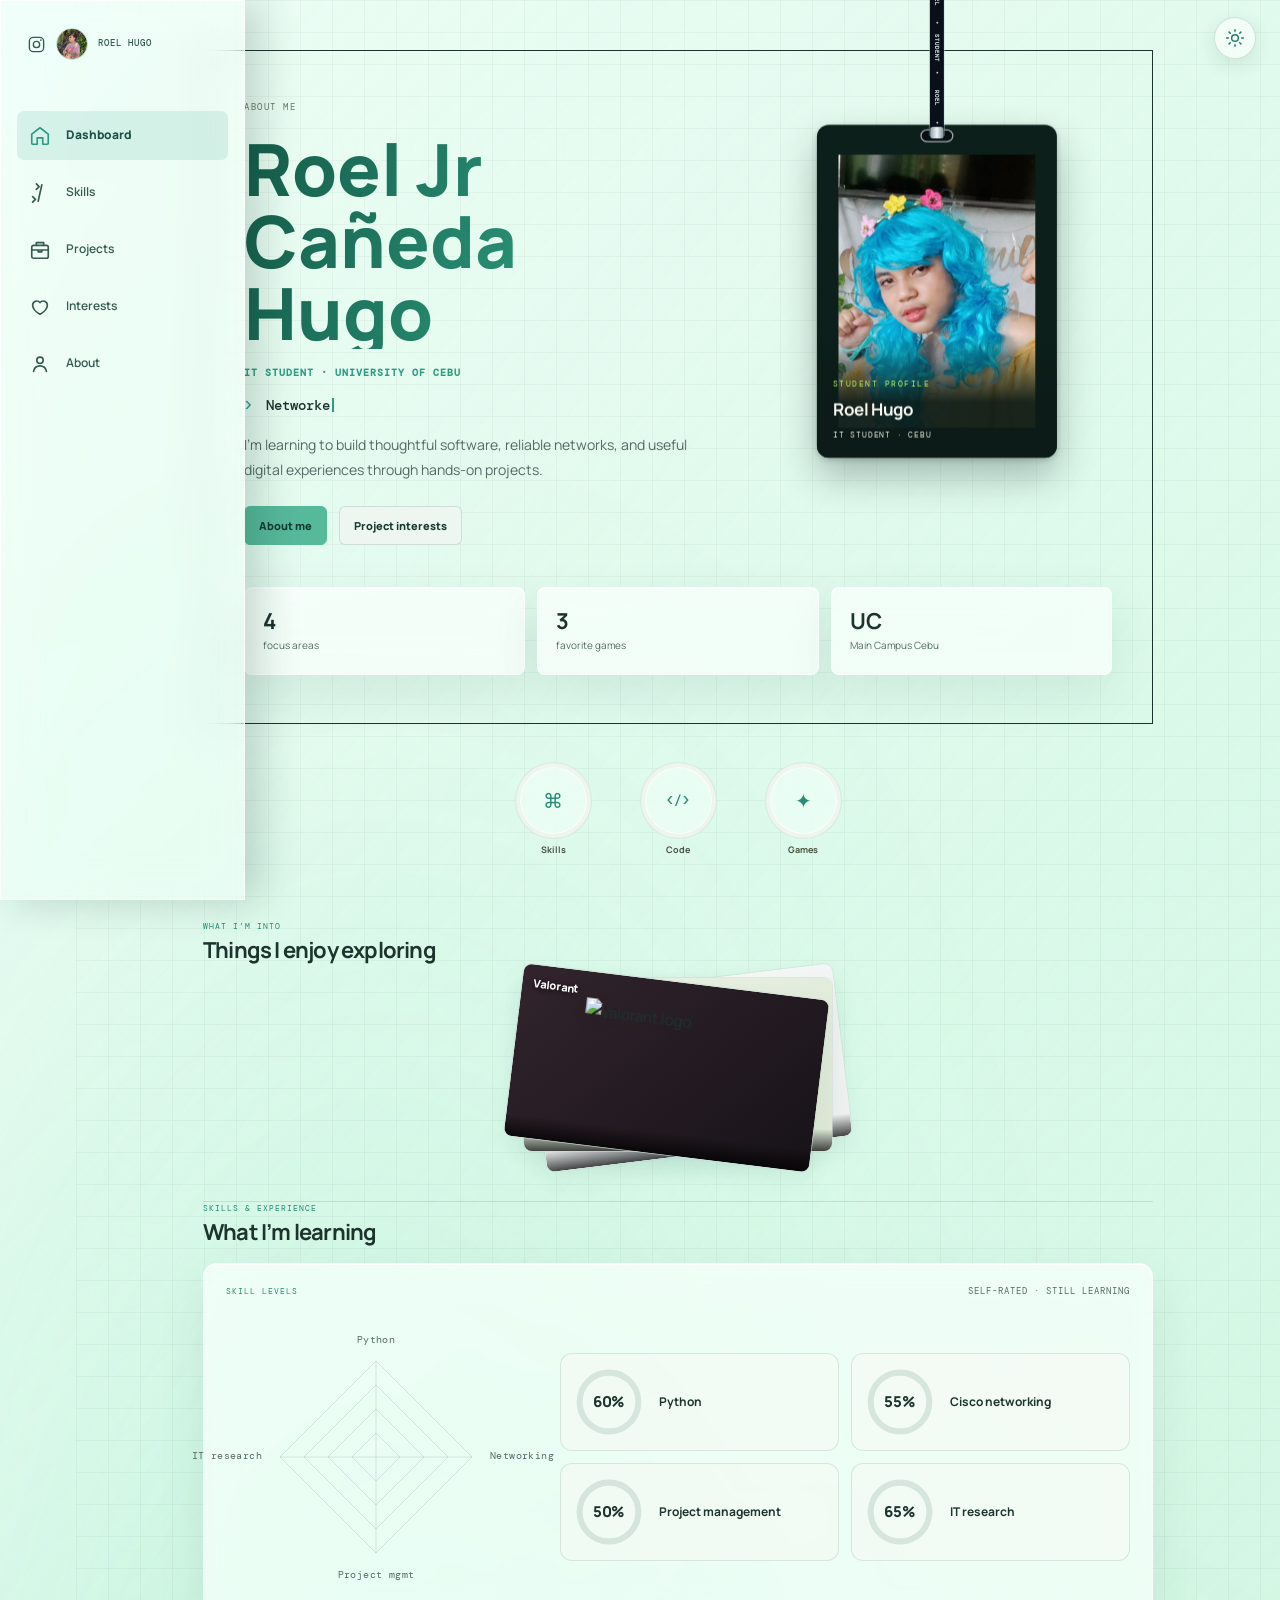
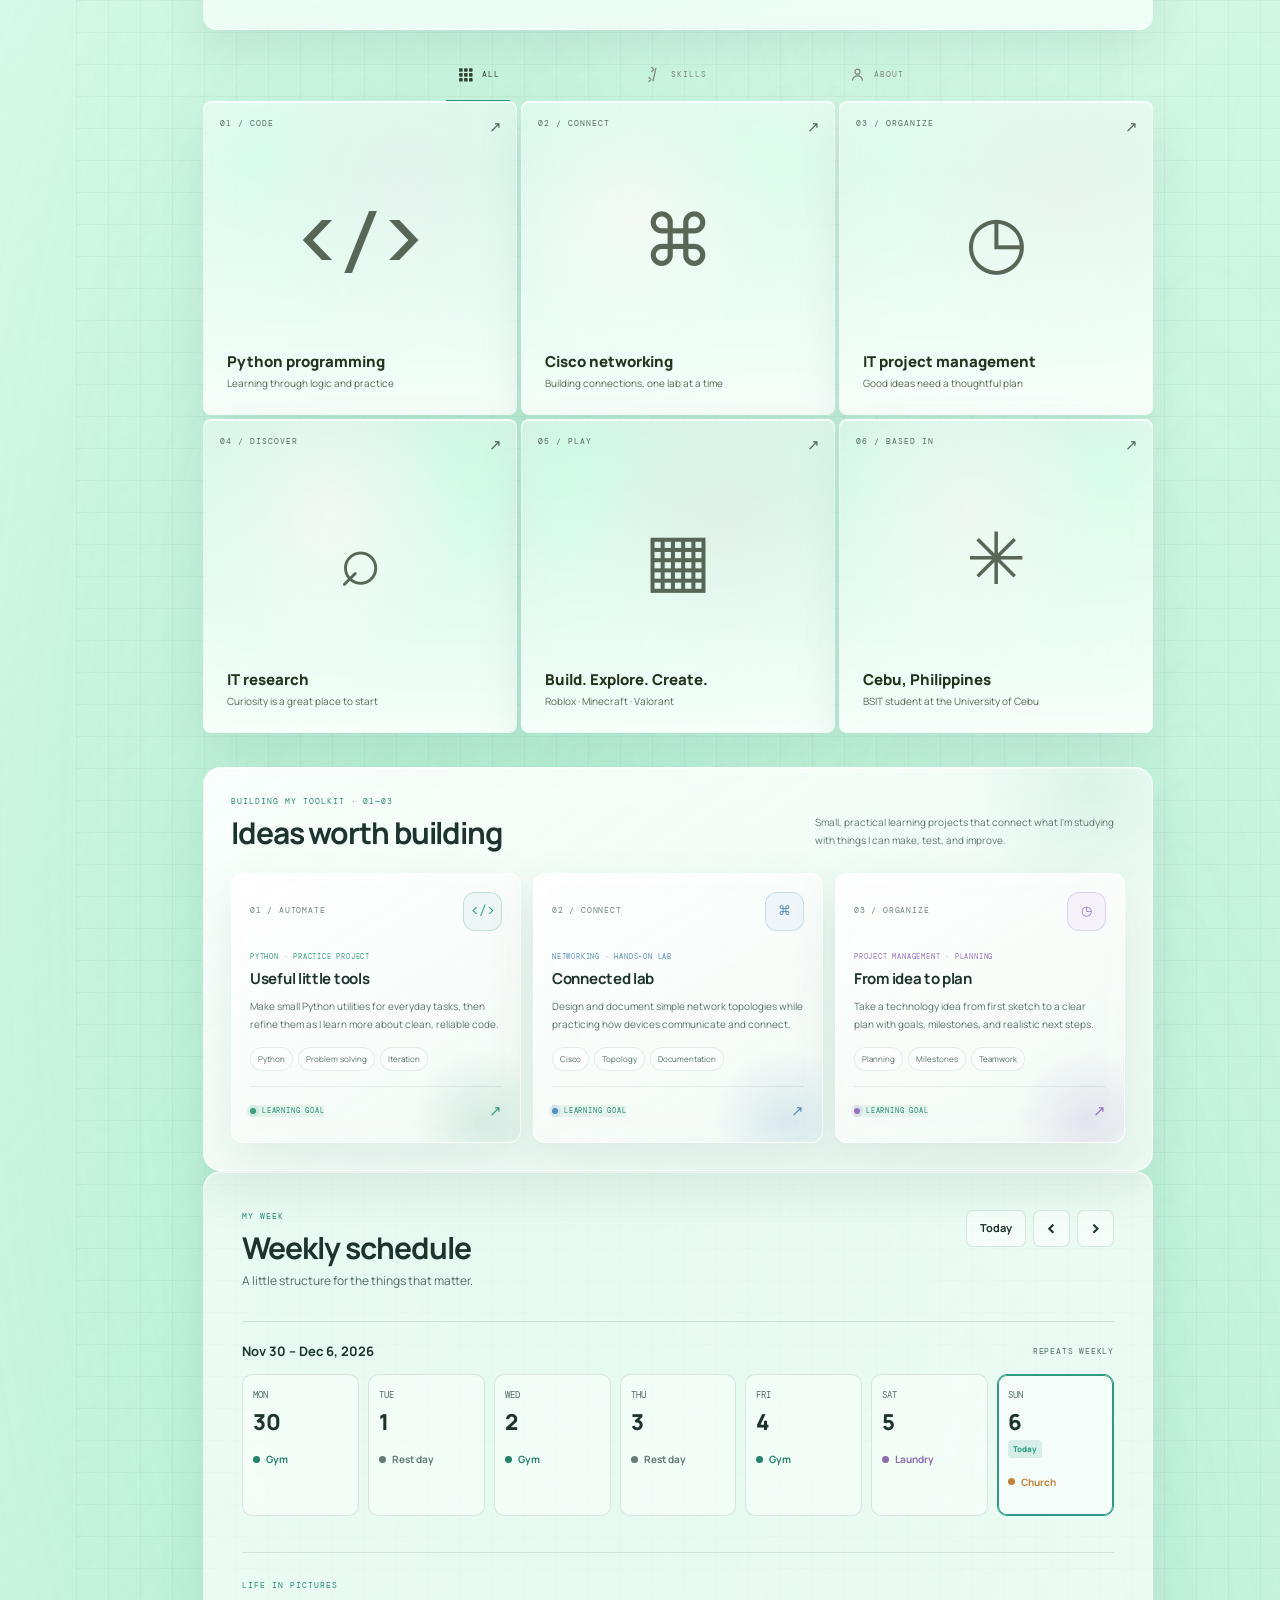
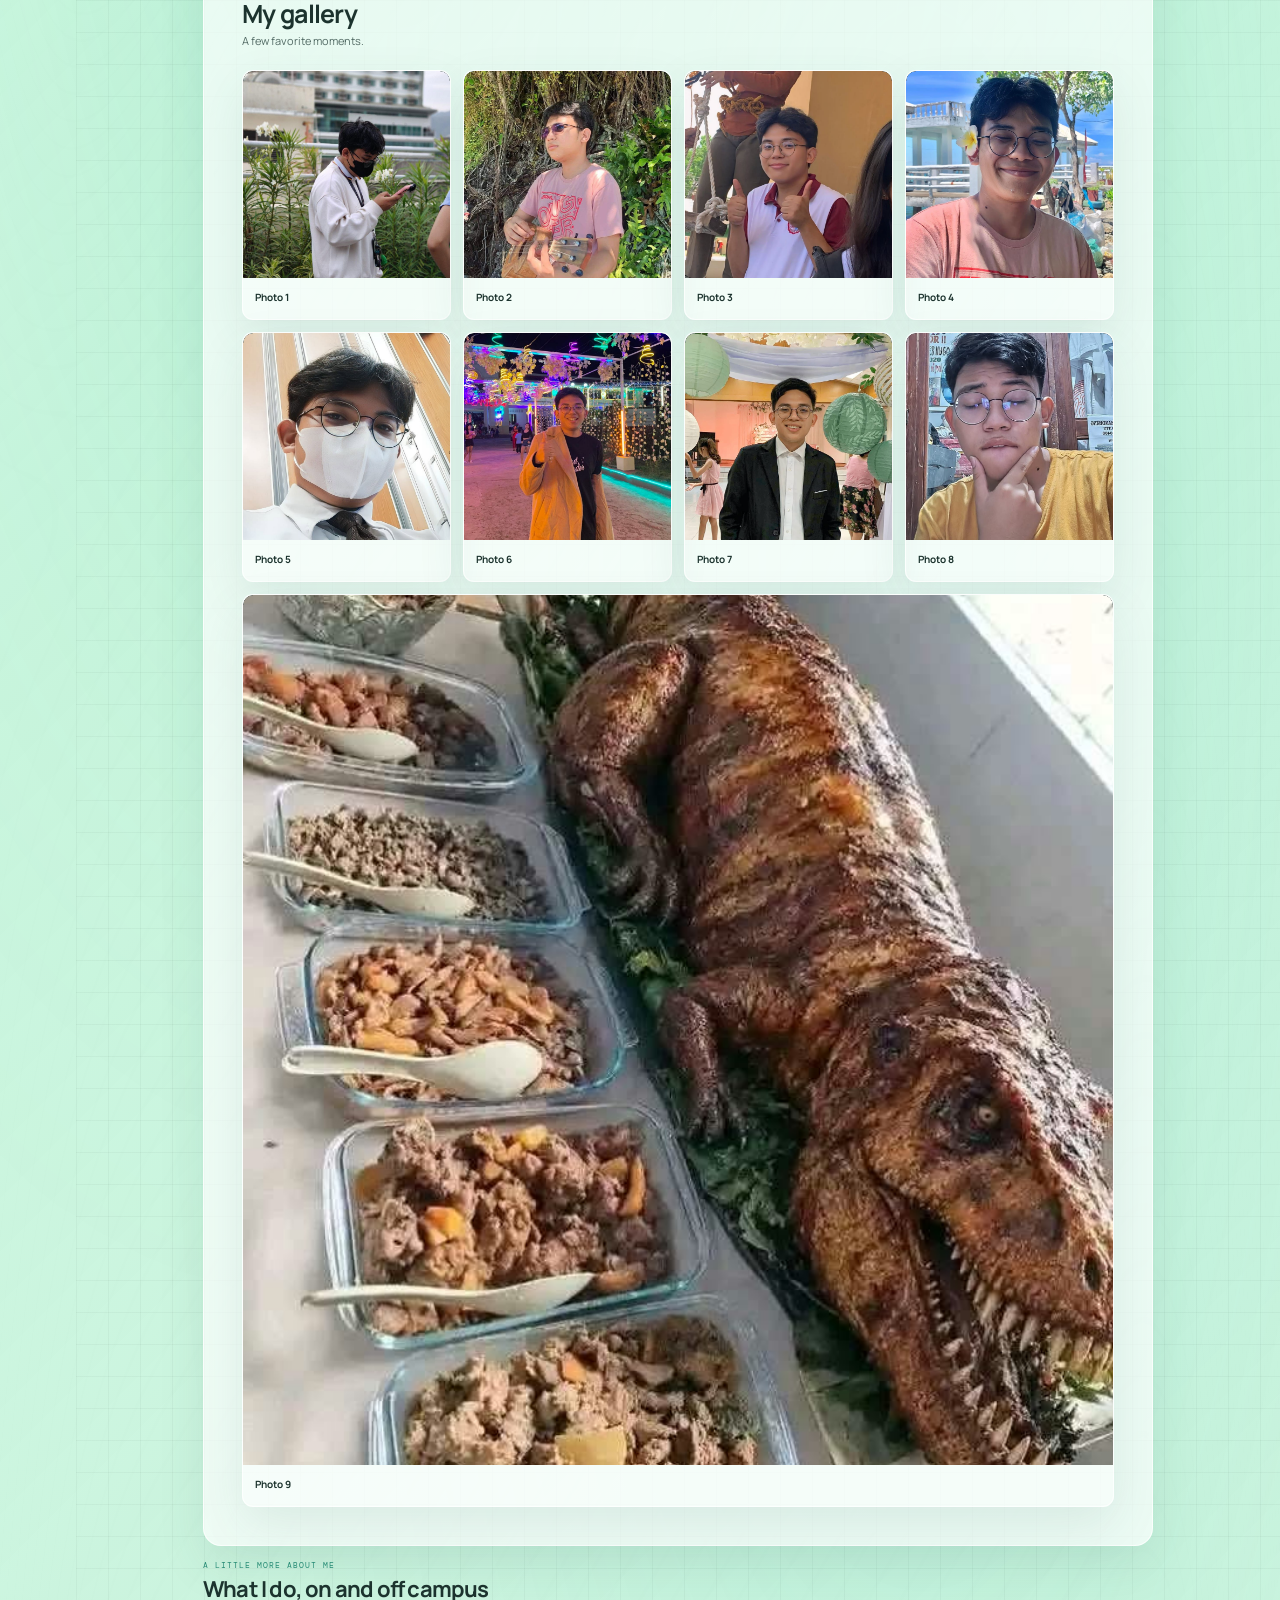
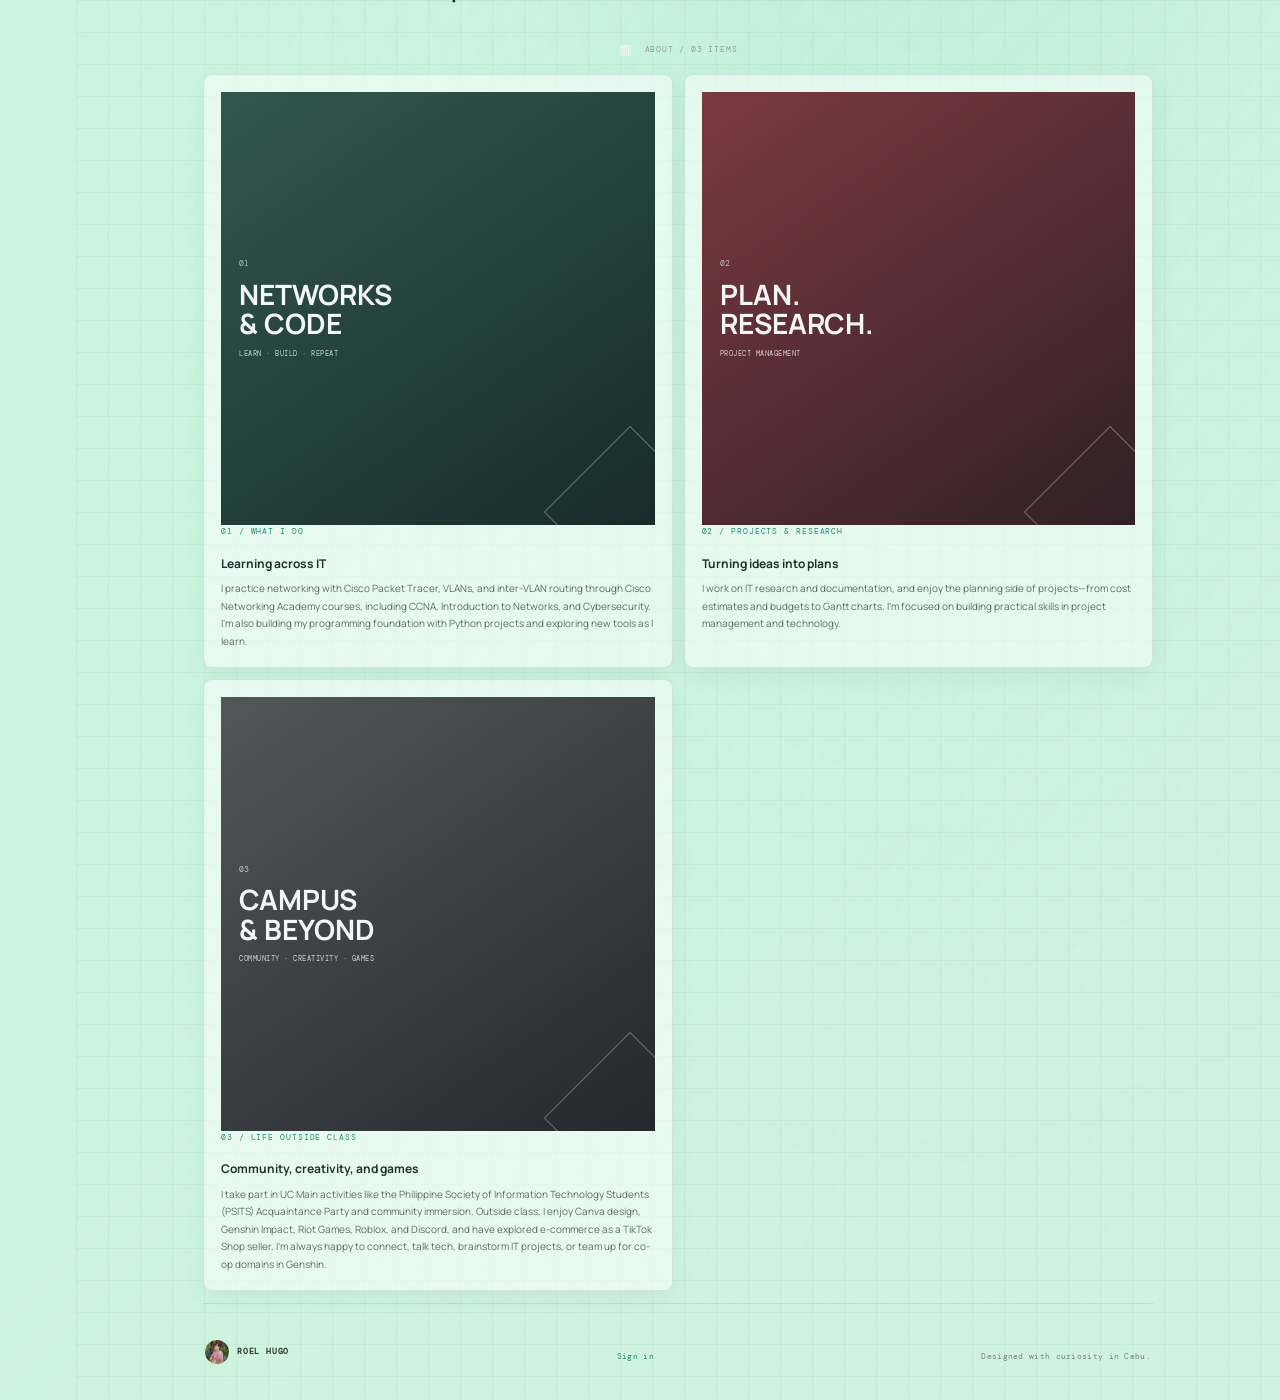
==== commit 050d0cf9: "Refactor dashboard navigation: update links to use anchor tags, enhance active view handling, and im" ====
--- a/dashboard.html
+++ b/dashboard.html
@@ -15,7 +15,7 @@
   <script src="lanyard.js" defer></script>
   <script src="effects.js" defer></script>
 </head>
-<body class="dashboard-page">
+<body class="dashboard-page" data-active-view="overview">
   <div class="aura-bg" aria-hidden="true">
     <div class="aura-layer-1" aria-hidden="true"></div>
     <div class="aura-layer-2" aria-hidden="true"></div>
@@ -39,44 +39,38 @@
     </a>
 
     <nav class="dashboard-nav" aria-label="Main navigation">
-      <button class="dashboard-nav-link is-current" type="button" data-dashboard-view="overview" aria-current="page">
+      <a class="dashboard-nav-link is-current" href="#profile" data-dashboard-view="overview" aria-current="location">
         <svg viewBox="0 0 24 24" aria-hidden="true"><path d="m3 10 9-7 9 7v10a1 1 0 0 1-1 1h-5v-7H9v7H4a1 1 0 0 1-1-1z"/></svg><span>Dashboard</span>
-      </button>
-      <button class="dashboard-nav-link" type="button" data-dashboard-view="skills">
+      </a>
+      <a class="dashboard-nav-link" href="#skills" data-dashboard-view="skills">
         <svg viewBox="0 0 24 24" aria-hidden="true"><path d="m8 8 3-3-3-3M4 16l3 3-3 3M14 3l-4 18"/></svg><span>Skills</span>
-      </button>
-      <button class="dashboard-nav-link" type="button" data-dashboard-view="projects">
+      </a>
+      <a class="dashboard-nav-link" href="#projects" data-dashboard-view="projects">
         <svg viewBox="0 0 24 24" aria-hidden="true"><rect x="3" y="7" width="18" height="14" rx="2"/><path d="M8 7V4h8v3M3 12h18M10 12v2h4v-2"/></svg><span>Projects</span>
-      </button>
-      <button class="dashboard-nav-link" type="button" data-dashboard-view="interests">
+      </a>
+      <a class="dashboard-nav-link" href="#interests" data-dashboard-view="interests">
         <svg viewBox="0 0 24 24" aria-hidden="true"><path d="M12 20s-8-4.5-8-10a4.5 4.5 0 0 1 8-2.8A4.5 4.5 0 0 1 20 10c0 5.5-8 10-8 10Z"/></svg><span>Interests</span>
-      </button>
-      <button class="dashboard-nav-link" type="button" data-dashboard-view="about">
+      </a>
+      <a class="dashboard-nav-link" href="#about" data-dashboard-view="about">
         <svg viewBox="0 0 24 24" aria-hidden="true"><circle cx="12" cy="8" r="3.5"/><path d="M5 20c.7-4 2.9-6 7-6s6.3 2 7 6"/></svg><span>About</span>
-      </button>
+      </a>
     </nav>
-
-    <div class="dashboard-sidebar-bottom">
-      <a class="dashboard-nav-link" href="index.html">
-        <svg viewBox="0 0 24 24" aria-hidden="true"><path d="M14 17l5-5-5-5M19 12H9"/><path d="M12 3h7a2 2 0 0 1 2 2v14a2 2 0 0 1-2 2h-7"/></svg><span>Sign out</span>
-      </a>
-    </div>
   </aside>
 
   <main class="dashboard-main" id="profile">
     <nav class="overview-nav" aria-label="Dashboard navigation">
       <a class="overview-nav-brand" href="#profile">ROEL HUGO</a>
       <div class="overview-nav-links">
-        <button class="overview-nav-link" type="button" data-dashboard-view="overview">Dashboard</button>
-        <button class="overview-nav-link" type="button" data-dashboard-view="about">About</button>
-        <button class="overview-nav-link" type="button" data-dashboard-view="skills">Skills</button>
-        <button class="overview-nav-link" type="button" data-dashboard-view="projects">Projects</button>
-        <button class="overview-nav-link" type="button" data-dashboard-view="schedule">Schedule</button>
-        <button class="overview-nav-link" type="button" data-dashboard-view="interests">Interests</button>
-        <a class="overview-nav-link" href="index.html">Sign out</a>
+        <a class="overview-nav-link" href="#profile" data-dashboard-view="overview">Dashboard</a>
+        <a class="overview-nav-link" href="#about" data-dashboard-view="about">About</a>
+        <a class="overview-nav-link" href="#skills" data-dashboard-view="skills">Skills</a>
+        <a class="overview-nav-link" href="#projects" data-dashboard-view="projects">Projects</a>
+        <a class="overview-nav-link" href="#schedule" data-dashboard-view="schedule">Schedule</a>
+        <a class="overview-nav-link" href="#interests" data-dashboard-view="interests">Interests</a>
+        <a class="overview-nav-link" href="#profile">Home</a>
       </div>
     </nav>
-    <div class="dashboard-content">
+    <div class="dashboard-content" data-active-view="overview">
       <div class="profile-search-wrap" id="profile-search" hidden>
         <label for="post-search">Search this profile</label>
         <input id="post-search" type="search" placeholder="Try “networking” or “games”" autocomplete="off">
@@ -131,19 +125,19 @@
         </div>
       </section>
 
-      <section class="highlights" id="interests" data-nav-view="interests" aria-label="Profile highlights">
+      <section class="highlights" id="profile-highlights" aria-label="Profile highlights">
         <a class="highlight-item" href="#skills" aria-label="Explore skills">
           <span class="highlight-ring"><span class="highlight-symbol">⌘</span></span><span>Skills</span>
         </a>
         <a class="highlight-item" href="#projects" aria-label="Explore coding">
           <span class="highlight-ring"><span class="highlight-symbol">&lt;/&gt;</span></span><span>Code</span>
         </a>
-        <a class="highlight-item highlight-item-games" href="#favorite-games" aria-label="Explore favorite games">
+        <a class="highlight-item highlight-item-games" href="#interests" aria-label="Explore favorite games">
           <span class="highlight-ring"><span class="highlight-symbol">✦</span></span><span>Games</span>
         </a>
       </section>
 
-      <section class="interest-topics" data-view="interests" aria-labelledby="interests-heading">
+      <section class="interest-topics" id="interests" data-view="interests" aria-labelledby="interests-heading">
         <div class="view-section-heading">
           <p class="about-strip-label">WHAT I’M INTO</p>
           <h2 id="interests-heading">Things I enjoy exploring</h2>
@@ -261,7 +255,7 @@
             <span class="post-card-title">IT research</span><span class="post-card-caption">Curiosity is a great place to start</span>
             <span class="post-card-open" aria-hidden="true">↗</span>
           </a>
-          <a class="post-card post-card-build" href="#favorite-games" data-category="about" data-search="roblox minecraft valorant build explore create games">
+          <a class="post-card post-card-build" href="#interests" data-category="about" data-search="roblox minecraft valorant build explore create games">
             <span class="post-card-index">05 / PLAY</span><span class="post-card-glyph">▦</span>
             <span class="post-card-title">Build. Explore. Create.</span><span class="post-card-caption">Roblox · Minecraft · Valorant</span>
             <span class="post-card-open" aria-hidden="true">↗</span>
@@ -449,11 +443,7 @@
         </div>
       </section>
 
-      <section class="games-strip" id="favorite-games" data-view="interests" data-nav-view="interests">
-        <p class="about-strip-label"></p>
-      </section>
-
-      <footer class="dashboard-footer" data-view="overview"><span class="footer-brand"><img src="assets/profile-photo.png" alt=""> ROEL HUGO</span><a href="index.html">Sign in</a><span>Designed with curiosity in Cebu.</span></footer>
+      <footer class="dashboard-footer"><span class="footer-brand"><img src="assets/profile-photo.png" alt=""> ROEL HUGO</span><a href="index.html">Sign in</a><span>Designed with curiosity in Cebu.</span></footer>
     </div>
   </main>
 
--- a/styles.css
+++ b/styles.css
@@ -1257,10 +1257,6 @@
 .overview-nav { display: none; }
 .dashboard-page[data-active-view="overview"] .dashboard-sidebar { display: flex; }
 .dashboard-page[data-active-view="overview"] .dashboard-main { margin-left: 76px; padding: 50px 38px 36px; }
-.dashboard-content[data-active-view="overview"] > [data-view]:not(.profile-header):not(.schedule-view) { display: none; }
-.dashboard-content[data-active-view="overview"] .profile-search-wrap,
-.dashboard-content[data-active-view="overview"] .highlights,
-.dashboard-content[data-active-view="overview"] .dashboard-footer,
 .dashboard-content[data-active-view="overview"] .profile-name-row,
 .dashboard-content[data-active-view="overview"] .profile-info h1,
 .dashboard-content[data-active-view="overview"] .profile-stats,
@@ -1343,7 +1339,6 @@
 .overview-terminal { display: none; color: #1c332e; font-family: var(--mono); font-size: 10px; line-height: 1.8; }
 .dashboard-content[data-active-view="overview"] .overview-terminal { display: block; }
 html[data-theme="dark"] .overview-terminal { color: #d8e5e0; }
-.dashboard-content[data-active-view="overview"] .profile-feed { display: none; }
 .dashboard-content[data-active-view="skills"] .highlights,
 .dashboard-content[data-active-view="projects"] .highlights,
 .dashboard-content[data-active-view="interests"] .highlights { display: none; }
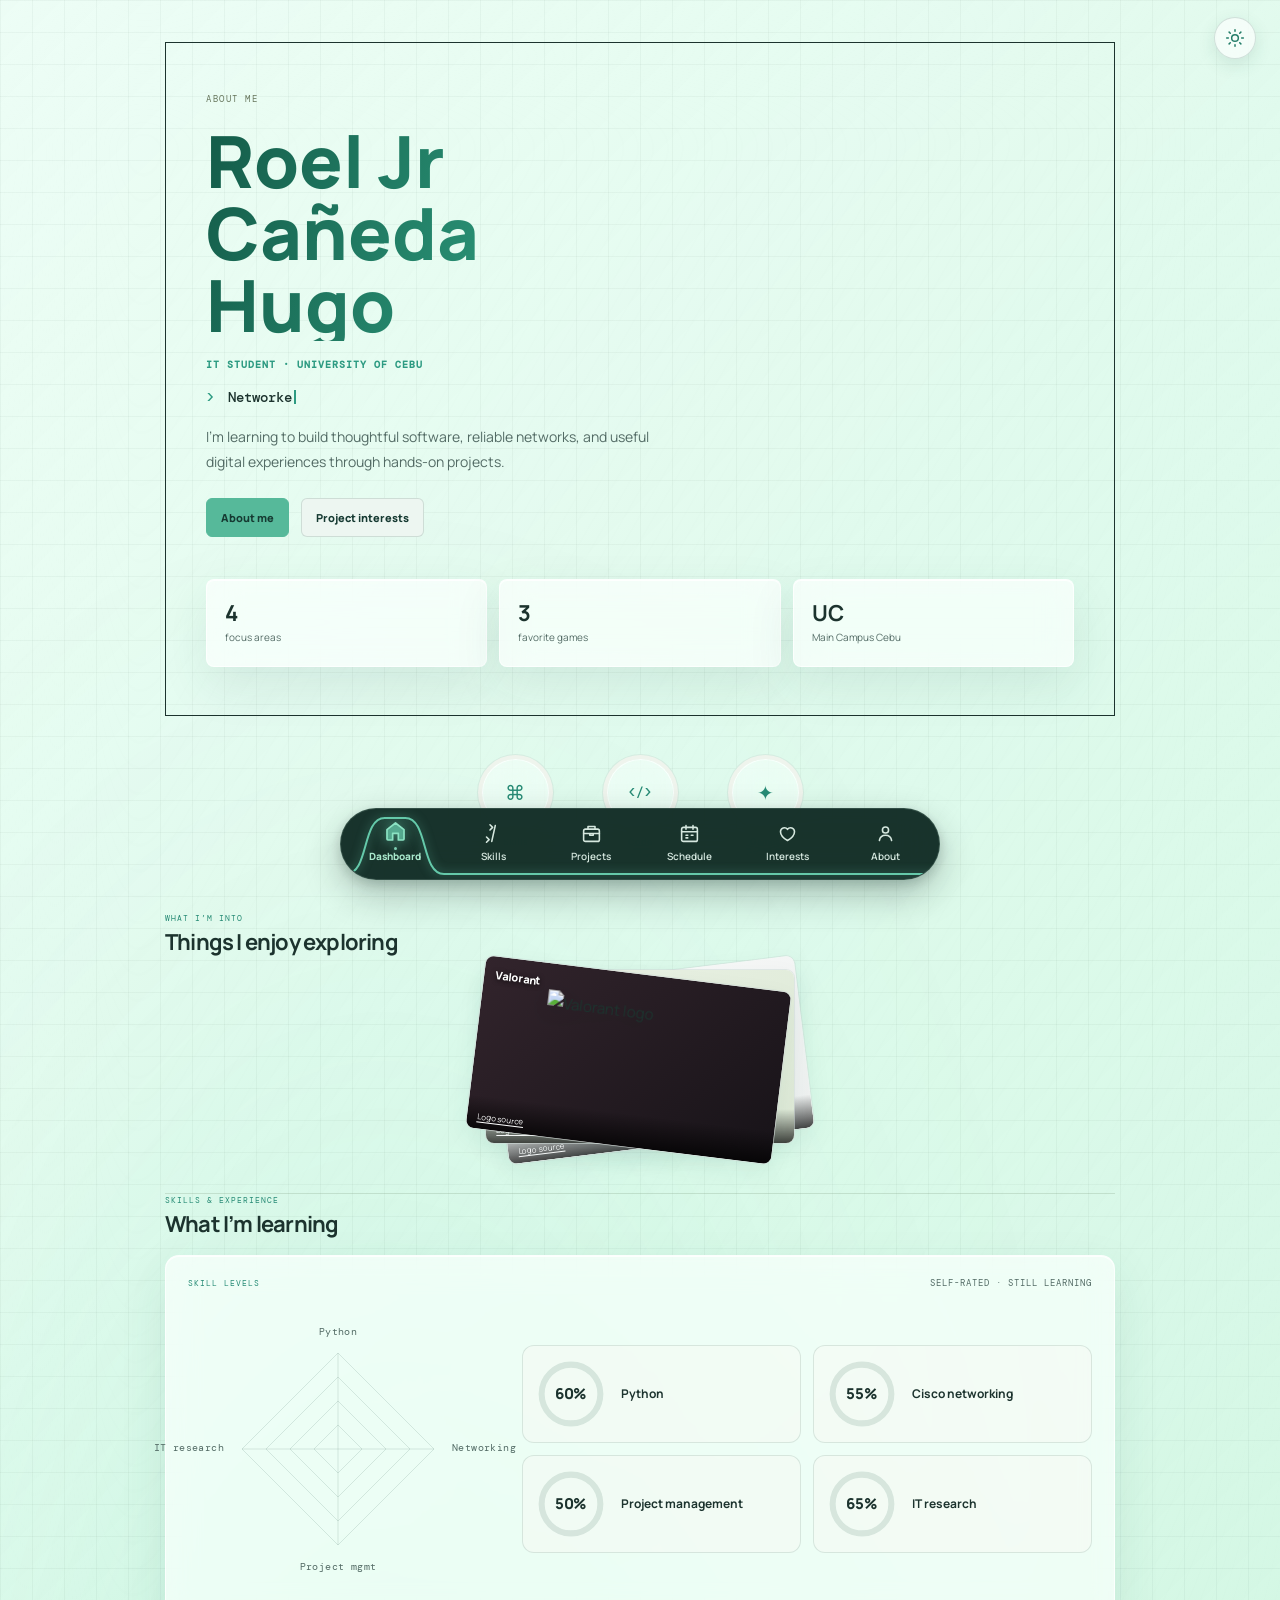
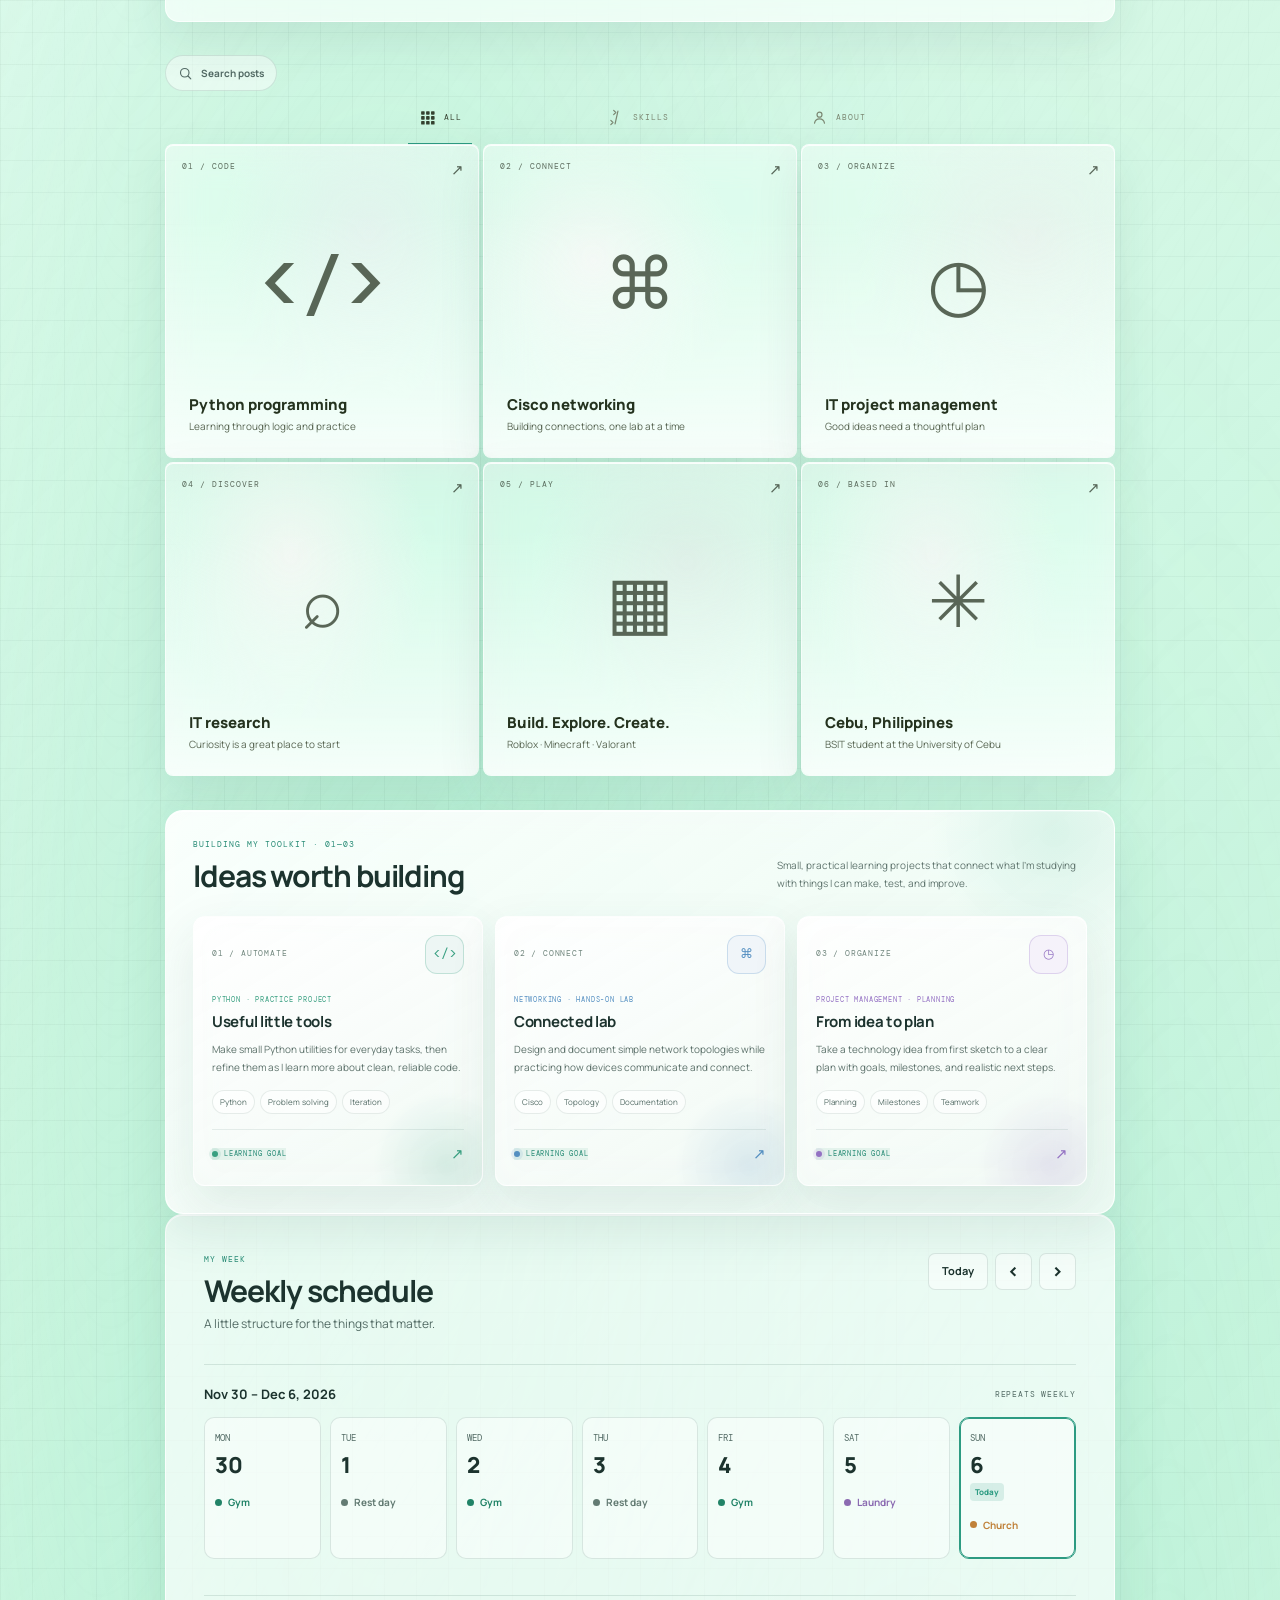
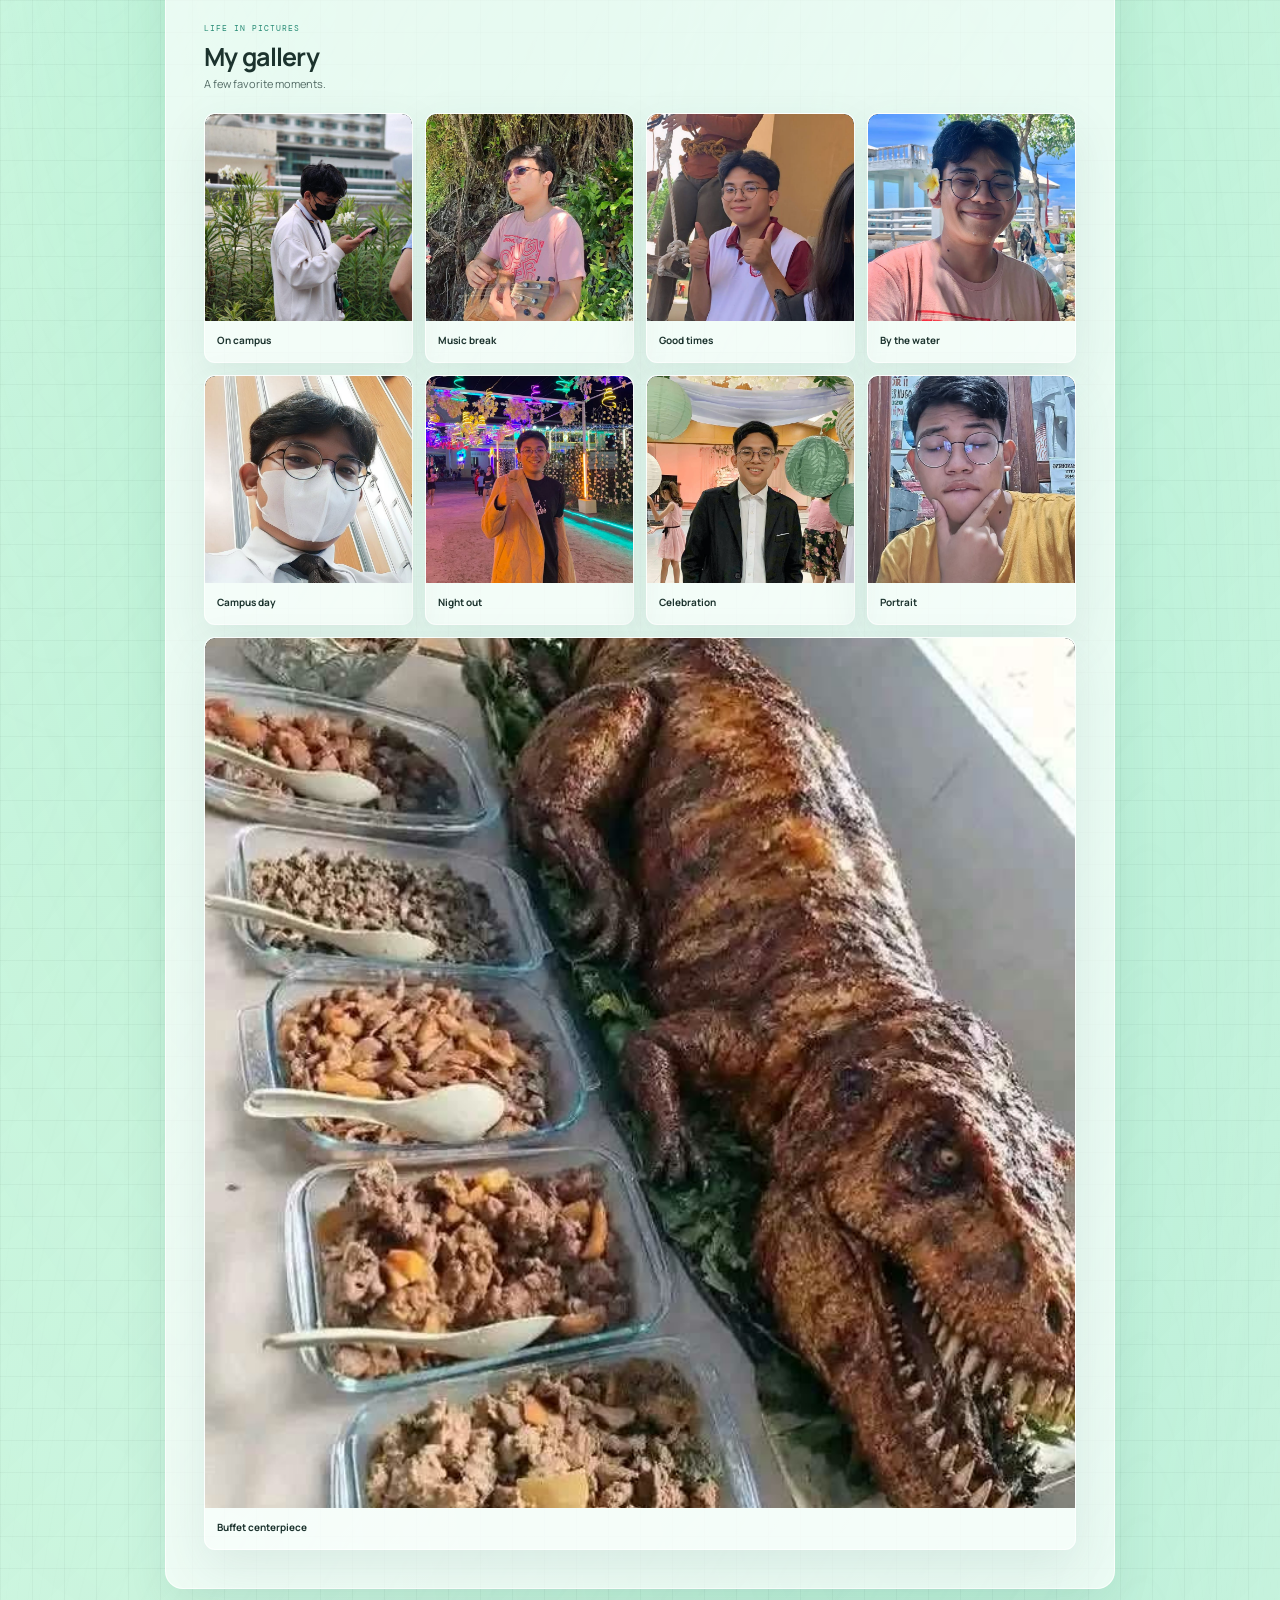
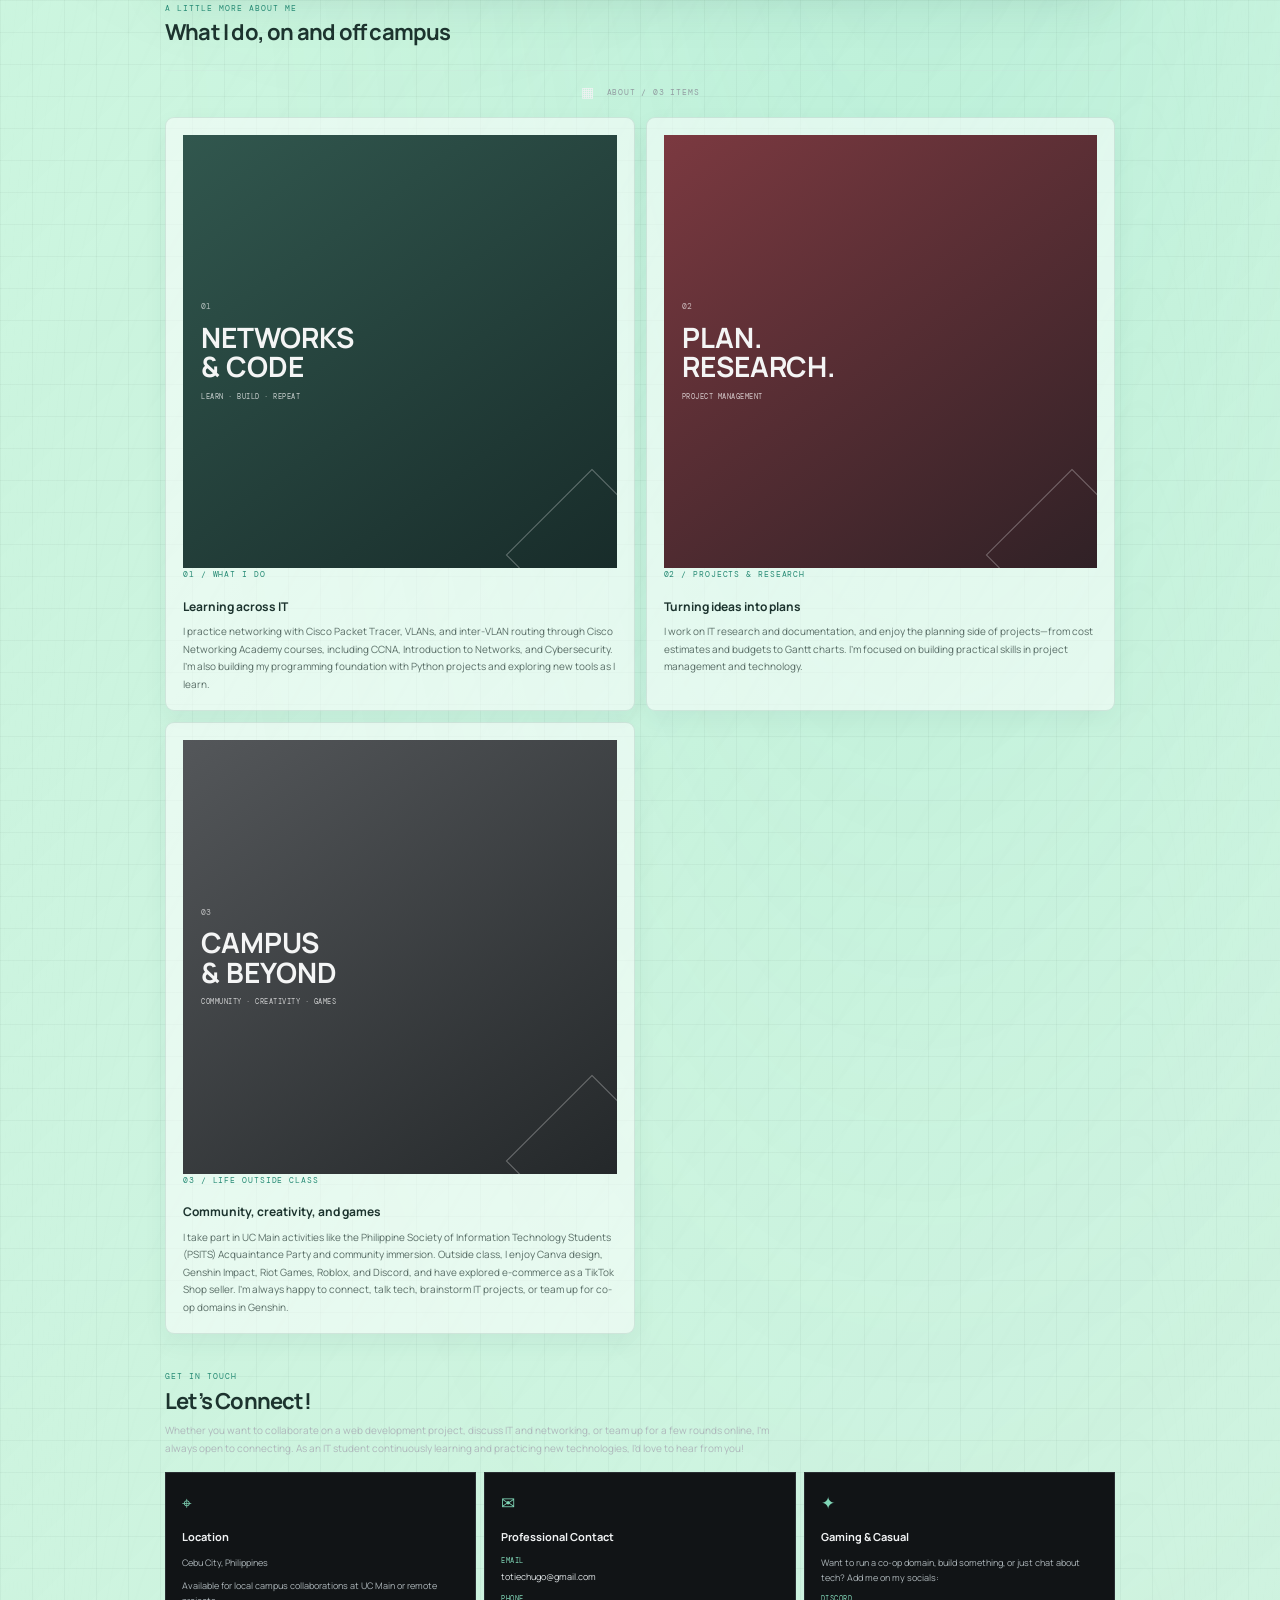
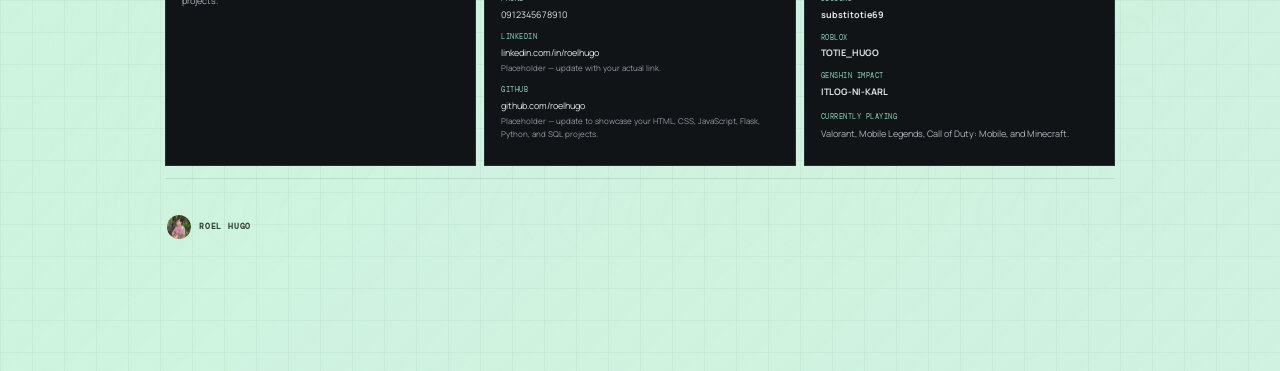
==== commit 657f6ff9: "refactor: remove login.js and enhance script.js with gallery functionality and navigation improvemen" ====
--- a/dashboard.html
+++ b/dashboard.html
@@ -14,6 +14,7 @@
   <script src="script.js" defer></script>
   <script src="lanyard.js" defer></script>
   <script src="effects.js" defer></script>
+  <script src="Nav.js" defer></script>
 </head>
 <body class="dashboard-page" data-active-view="overview">
   <div class="aura-bg" aria-hidden="true">
@@ -27,18 +28,8 @@
     <svg class="theme-icon theme-icon-sun" viewBox="0 0 24 24" aria-hidden="true"><circle cx="12" cy="12" r="4"></circle><path d="M12 2v2m0 16v2M4.93 4.93l1.42 1.42m11.3 11.3 1.42 1.42M2 12h2m16 0h2M4.93 19.07l1.42-1.42m11.3-11.3 1.42-1.42"></path></svg>
     <svg class="theme-icon theme-icon-moon" viewBox="0 0 24 24" aria-hidden="true"><path d="M20.2 15.4A8.5 8.5 0 0 1 8.6 3.8 8.5 8.5 0 1 0 20.2 15.4Z"></path></svg>
   </button>
-  <aside class="dashboard-sidebar" aria-label="Sidebar">
-    <a class="dashboard-logo" href="#profile" aria-label="Roel Hugo home">
-      <svg class="dashboard-logo-instagram" viewBox="0 0 24 24" aria-hidden="true">
-        <rect x="3" y="3" width="18" height="18" rx="5"></rect>
-        <circle cx="12" cy="12" r="4"></circle>
-        <circle class="instagram-dot" cx="17.5" cy="6.5" r="1"></circle>
-      </svg>
-      <img class="dashboard-logo-rh" src="assets/profile-photo.png" alt="profile picture">
-      <span class="dashboard-logo-name">ROEL HUGO</span>
-    </a>
-
-    <nav class="dashboard-nav" aria-label="Main navigation">
+  <nav class="dashboard-sidebar" aria-label="Main navigation">
+    <div class="dashboard-nav">
       <a class="dashboard-nav-link is-current" href="#profile" data-dashboard-view="overview" aria-current="location">
         <svg viewBox="0 0 24 24" aria-hidden="true"><path d="m3 10 9-7 9 7v10a1 1 0 0 1-1 1h-5v-7H9v7H4a1 1 0 0 1-1-1z"/></svg><span>Dashboard</span>
       </a>
@@ -48,14 +39,17 @@
       <a class="dashboard-nav-link" href="#projects" data-dashboard-view="projects">
         <svg viewBox="0 0 24 24" aria-hidden="true"><rect x="3" y="7" width="18" height="14" rx="2"/><path d="M8 7V4h8v3M3 12h18M10 12v2h4v-2"/></svg><span>Projects</span>
       </a>
+      <a class="dashboard-nav-link" href="#schedule" data-dashboard-view="schedule">
+        <svg viewBox="0 0 24 24" aria-hidden="true"><rect x="3" y="5" width="18" height="16" rx="2"/><path d="M16 3v4M8 3v4M3 10h18M8 14h2m4 0h2m-8 3h2"/></svg><span>Schedule</span>
+      </a>
       <a class="dashboard-nav-link" href="#interests" data-dashboard-view="interests">
         <svg viewBox="0 0 24 24" aria-hidden="true"><path d="M12 20s-8-4.5-8-10a4.5 4.5 0 0 1 8-2.8A4.5 4.5 0 0 1 20 10c0 5.5-8 10-8 10Z"/></svg><span>Interests</span>
       </a>
       <a class="dashboard-nav-link" href="#about" data-dashboard-view="about">
         <svg viewBox="0 0 24 24" aria-hidden="true"><circle cx="12" cy="8" r="3.5"/><path d="M5 20c.7-4 2.9-6 7-6s6.3 2 7 6"/></svg><span>About</span>
       </a>
-    </nav>
-  </aside>
+    </div>
+  </nav>
 
   <main class="dashboard-main" id="profile">
     <nav class="overview-nav" aria-label="Dashboard navigation">
@@ -147,7 +141,7 @@
             <figure class="game-interest-art">
               <img src="https://upload.wikimedia.org/wikipedia/commons/3/38/Roblox_2022_Logo.png" alt="Roblox logo" loading="lazy">
               <span class="game-interest-art-title" aria-hidden="true">Roblox</span>
-              <figcaption><a href="https://commons.wikimedia.org/wiki/File:Roblox_2022_Logo.png" target="_blank" rel="noreferrer"></a></figcaption>
+              <figcaption><a href="https://commons.wikimedia.org/wiki/File:Roblox_2022_Logo.png" target="_blank" rel="noreferrer">Logo source</a></figcaption>
             </figure>
             <div class="game-interest-copy">
               <span class="game-interest-number">01 / FAVORITE GAME</span>
@@ -165,7 +159,7 @@
             <figure class="game-interest-art">
               <img src="https://upload.wikimedia.org/wikipedia/commons/1/14/Minecraft_Logo.png" alt="Minecraft logo" loading="lazy">
               <span class="game-interest-art-title" aria-hidden="true">Minecraft</span>
-              <figcaption><a href="https://commons.wikimedia.org/wiki/File:Minecraft_Logo.png" target="_blank" rel="noreferrer"></a></figcaption>
+              <figcaption><a href="https://commons.wikimedia.org/wiki/File:Minecraft_Logo.png" target="_blank" rel="noreferrer">Logo source</a></figcaption>
             </figure>
             <div class="game-interest-copy">
               <span class="game-interest-number">02 / FAVORITE GAME</span>
@@ -183,7 +177,7 @@
             <figure class="game-interest-art">
               <img src="https://upload.wikimedia.org/wikipedia/commons/f/fc/Valorant_logo_-_pink_color_version_%28cropped%29.png" alt="Valorant logo" loading="lazy">
               <span class="game-interest-art-title" aria-hidden="true">Valorant</span>
-              <figcaption><a href="https://commons.wikimedia.org/wiki/File:Valorant_logo_-_pink_color_version_(cropped).png" target="_blank" rel="noreferrer"></a></figcaption>
+              <figcaption><a href="https://commons.wikimedia.org/wiki/File:Valorant_logo_-_pink_color_version_(cropped).png" target="_blank" rel="noreferrer">Logo source</a></figcaption>
             </figure>
             <div class="game-interest-copy">
               <span class="game-interest-number">03 / FAVORITE GAME</span>
@@ -221,6 +215,10 @@
             </ul>
           </div>
         </div>
+        <button class="search-toggle" id="search-toggle" type="button" aria-expanded="false" aria-controls="profile-search">
+          <svg viewBox="0 0 24 24" aria-hidden="true"><circle cx="10.8" cy="10.8" r="6.8"/><path d="m16 16 4.5 4.5"/></svg>
+          <span>Search posts</span>
+        </button>
         <div class="feed-tabs" role="tablist" aria-label="Portfolio content">
           <button class="feed-tab is-active" type="button" role="tab" id="tab-all" aria-selected="true" aria-controls="post-grid" data-filter="all">
             <svg viewBox="0 0 24 24" aria-hidden="true"><rect x="3" y="3" width="5" height="5" rx="1"/><rect x="10" y="3" width="5" height="5" rx="1"/><rect x="17" y="3" width="5" height="5" rx="1"/><rect x="3" y="10" width="5" height="5" rx="1"/><rect x="10" y="10" width="5" height="5" rx="1"/><rect x="17" y="10" width="5" height="5" rx="1"/><rect x="3" y="17" width="5" height="5" rx="1"/><rect x="10" y="17" width="5" height="5" rx="1"/><rect x="17" y="17" width="5" height="5" rx="1"/></svg><span>All</span>
@@ -357,59 +355,59 @@
             </div>
           </header>
           <div class="gallery-grid">
-            <article class="gallery-card" tabindex="0">
-              <div class="gallery-image-frame">
-                <img class="gallery-photo" src="assets/gallery-01.png" alt="Photo 1" loading="lazy">
-              </div>
-              <div class="gallery-card-caption"><strong>Photo 1</strong></div>
-            </article>
-            <article class="gallery-card" tabindex="0">
-              <div class="gallery-image-frame">
-                <img class="gallery-photo" src="assets/gallery-02.png" alt="Photo 2" loading="lazy">
-              </div>
-              <div class="gallery-card-caption"><strong>Photo 2</strong></div>
-            </article>
-            <article class="gallery-card" tabindex="0">
-              <div class="gallery-image-frame">
-                <img class="gallery-photo" src="assets/gallery-03.png" alt="Photo 3" loading="lazy">
-              </div>
-              <div class="gallery-card-caption"><strong>Photo 3</strong></div>
-            </article>
-            <article class="gallery-card" tabindex="0">
-              <div class="gallery-image-frame">
-                <img class="gallery-photo" src="assets/gallery-04.png" alt="Photo 4" loading="lazy">
-              </div>
-              <div class="gallery-card-caption"><strong>Photo 4</strong></div>
-            </article>
-            <article class="gallery-card" tabindex="0">
-              <div class="gallery-image-frame">
-                <img class="gallery-photo" src="assets/gallery-05.png" alt="Photo 5" loading="lazy">
-              </div>
-              <div class="gallery-card-caption"><strong>Photo 5</strong></div>
-            </article>
-            <article class="gallery-card" tabindex="0">
-              <div class="gallery-image-frame">
-                <img class="gallery-photo" src="assets/gallery-06.png" alt="Photo 6" loading="lazy">
-              </div>
-              <div class="gallery-card-caption"><strong>Photo 6</strong></div>
-            </article>
-            <article class="gallery-card" tabindex="0">
-              <div class="gallery-image-frame">
-                <img class="gallery-photo" src="assets/gallery-07.png" alt="Photo 7" loading="lazy">
-              </div>
-              <div class="gallery-card-caption"><strong>Photo 7</strong></div>
-            </article>
-            <article class="gallery-card" tabindex="0">
+            <article class="gallery-card" tabindex="0" role="button" aria-haspopup="dialog" aria-label="View photo: Roel checking his phone on campus">
+              <div class="gallery-image-frame">
+                <img class="gallery-photo" src="assets/gallery-01.png" alt="Roel checking his phone among plants on campus" loading="lazy">
+              </div>
+              <div class="gallery-card-caption"><strong>On campus</strong></div>
+            </article>
+            <article class="gallery-card" tabindex="0" role="button" aria-haspopup="dialog" aria-label="View photo: Roel playing guitar">
+              <div class="gallery-image-frame">
+                <img class="gallery-photo" src="assets/gallery-02.png" alt="Roel playing an acoustic guitar outdoors" loading="lazy">
+              </div>
+              <div class="gallery-card-caption"><strong>Music break</strong></div>
+            </article>
+            <article class="gallery-card" tabindex="0" role="button" aria-haspopup="dialog" aria-label="View photo: Roel giving a thumbs-up">
+              <div class="gallery-image-frame">
+                <img class="gallery-photo" src="assets/gallery-03.png" alt="Roel smiling and giving a thumbs-up" loading="lazy">
+              </div>
+              <div class="gallery-card-caption"><strong>Good times</strong></div>
+            </article>
+            <article class="gallery-card" tabindex="0" role="button" aria-haspopup="dialog" aria-label="View photo: Roel at an outdoor waterfront">
+              <div class="gallery-image-frame">
+                <img class="gallery-photo" src="assets/gallery-04.png" alt="Roel smiling at an outdoor waterfront" loading="lazy">
+              </div>
+              <div class="gallery-card-caption"><strong>By the water</strong></div>
+            </article>
+            <article class="gallery-card" tabindex="0" role="button" aria-haspopup="dialog" aria-label="View photo: Roel wearing a mask and glasses">
+              <div class="gallery-image-frame">
+                <img class="gallery-photo" src="assets/gallery-05.png" alt="Roel wearing glasses, a face mask, and a white shirt" loading="lazy">
+              </div>
+              <div class="gallery-card-caption"><strong>Campus day</strong></div>
+            </article>
+            <article class="gallery-card" tabindex="0" role="button" aria-haspopup="dialog" aria-label="View photo: Roel at a colorful evening event">
+              <div class="gallery-image-frame">
+                <img class="gallery-photo" src="assets/gallery-06.png" alt="Roel at a colorful evening event with decorative lights" loading="lazy">
+              </div>
+              <div class="gallery-card-caption"><strong>Night out</strong></div>
+            </article>
+            <article class="gallery-card" tabindex="0" role="button" aria-haspopup="dialog" aria-label="View photo: Roel dressed for a celebration">
+              <div class="gallery-image-frame">
+                <img class="gallery-photo" src="assets/gallery-07.png" alt="Roel wearing a suit at a celebration" loading="lazy">
+              </div>
+              <div class="gallery-card-caption"><strong>Celebration</strong></div>
+            </article>
+            <article class="gallery-card" tabindex="0" role="button" aria-haspopup="dialog" aria-label="View photo: Portrait of Roel in a yellow shirt">
               <div class="gallery-image-frame">
                 <img class="gallery-photo" src="assets/gallery-09-new.png" alt="Portrait wearing a yellow shirt and glasses" loading="lazy">
               </div>
-              <div class="gallery-card-caption"><strong>Photo 8</strong></div>
-            </article>
-            <article class="gallery-card gallery-card-featured" tabindex="0">
+              <div class="gallery-card-caption"><strong>Portrait</strong></div>
+            </article>
+            <article class="gallery-card gallery-card-featured" tabindex="0" role="button" aria-haspopup="dialog" aria-label="View photo: Roasted dinosaur-shaped centerpiece beside buffet dishes">
               <div class="gallery-image-frame">
                 <img class="gallery-photo" src="assets/gallery-09.png" alt="Roasted dinosaur-shaped centerpiece with buffet dishes" loading="lazy">
               </div>
-              <div class="gallery-card-caption"><strong>Photo 9</strong></div>
+              <div class="gallery-card-caption"><strong>Buffet centerpiece</strong></div>
             </article>
           </div>
         </section>
@@ -441,15 +439,51 @@
             <p>I take part in UC Main activities like the Philippine Society of Information Technology Students (PSITS) Acquaintance Party and community immersion. Outside class, I enjoy Canva design, Genshin Impact, Riot Games, Roblox, and Discord, and have explored e-commerce as a TikTok Shop seller. I’m always happy to connect, talk tech, brainstorm IT projects, or team up for co-op domains in Genshin.</p>
           </article>
         </div>
-      </section>
-
-      <footer class="dashboard-footer"><span class="footer-brand"><img src="assets/profile-photo.png" alt=""> ROEL HUGO</span><a href="index.html">Sign in</a><span>Designed with curiosity in Cebu.</span></footer>
+        <section class="connect-section" aria-labelledby="connect-heading">
+          <div class="view-section-heading">
+            <p class="about-strip-label">GET IN TOUCH</p>
+            <h2 id="connect-heading">Let’s Connect!</h2>
+            <p class="connect-intro">Whether you want to collaborate on a web development project, discuss IT and networking, or team up for a few rounds online, I’m always open to connecting. As an IT student continuously learning and practicing new technologies, I’d love to hear from you!</p>
+          </div>
+          <div class="connect-grid">
+            <article class="connect-card">
+              <span class="connect-icon" aria-hidden="true">⌖</span>
+              <h3>Location</h3>
+              <p>Cebu City, Philippines</p>
+              <p>Available for local campus collaborations at UC Main or remote projects.</p>
+            </article>
+            <article class="connect-card">
+              <span class="connect-icon" aria-hidden="true">✉</span>
+              <h3>Professional Contact</h3>
+              <ul class="connect-links">
+                <li><span>Email</span><a href="mailto:totiechugo@gmail.com">totiechugo@gmail.com</a></li>
+                <li><span>Phone</span><a href="tel:0912345678910">0912345678910</a></li>
+                <li><span>LinkedIn</span><a href="https://linkedin.com/in/roelhugo" target="_blank" rel="noopener noreferrer">linkedin.com/in/roelhugo</a><small>Placeholder — update with your actual link.</small></li>
+                <li><span>GitHub</span><a href="https://github.com/roelhugo" target="_blank" rel="noopener noreferrer">github.com/roelhugo</a><small>Placeholder — update to showcase your HTML, CSS, JavaScript, Flask, Python, and SQL projects.</small></li>
+              </ul>
+            </article>
+            <article class="connect-card">
+              <span class="connect-icon" aria-hidden="true">✦</span>
+              <h3>Gaming &amp; Casual</h3>
+              <p>Want to run a co-op domain, build something, or just chat about tech? Add me on my socials:</p>
+              <ul class="connect-links">
+                <li><span>Discord</span><strong>substitotie69</strong></li>
+                <li><span>Roblox</span><strong>TOTIE_HUGO</strong></li>
+                <li><span>Genshin Impact</span><strong>ITLOG-NI-KARL</strong></li>
+              </ul>
+              <p class="connect-games"><span>Currently Playing</span> Valorant, Mobile Legends, Call of Duty: Mobile, and Minecraft.</p>
+            </article>
+          </div>
+        </section>
+      </section>
+
+      <footer class="dashboard-footer"><span class="footer-brand"><img src="assets/profile-photo.png" alt=""> ROEL HUGO</span><a href="login.html"></footer>
     </div>
   </main>
 
   <dialog class="dashboard-dialog" id="about-dialog" aria-labelledby="details-heading">
     <button class="dialog-close" type="button" aria-label="Close dialog">×</button>
-    <img class="dialog-icon" src="assets/rh-mark.png" alt="">
+    <img class="dialog-icon" src="assets/profile-photo.png" alt="">
     <h2 id="details-heading">About this profile</h2>
     <p>Roel Jr Cañeda Hugo · BSIT student at the University of Cebu, exploring code, networks, and IT project management.</p>
     <button class="dialog-action" type="button">Close</button>
@@ -458,5 +492,14 @@
     <button class="dialog-close" type="button" aria-label="Close photo">×</button>
     <img class="profile-photo-expanded" src="assets/id-card-photo.png" alt="Roel Hugo">
   </dialog>
+  <dialog class="dashboard-dialog gallery-dialog" id="gallery-dialog" aria-label="Photo gallery">
+    <button class="dialog-close" type="button" aria-label="Close gallery">×</button>
+    <button class="gallery-dialog-arrow gallery-dialog-prev" type="button" aria-label="Previous photo">‹</button>
+    <figure>
+      <img class="gallery-dialog-image" id="gallery-dialog-image" alt="">
+      <figcaption class="gallery-dialog-caption" id="gallery-dialog-caption" aria-live="polite"></figcaption>
+    </figure>
+    <button class="gallery-dialog-arrow gallery-dialog-next" type="button" aria-label="Next photo">›</button>
+  </dialog>
 </body>
 </html>
--- a/styles.css
+++ b/styles.css
@@ -413,8 +413,8 @@
 .dashboard-logo-word span { color: #a3e635; }
 .dashboard-nav { display: grid; gap: 8px; margin-top: 51px; }
 .dashboard-nav-link { width: 100%; min-height: 49px; display: flex; align-items: center; gap: 15px; padding: 0 12px; border: 0; border-radius: 7px; background: transparent; color: #e6eadf; text-align: left; font-size: 12px; font-weight: 600; cursor: pointer; transition: background .2s ease, color .2s ease; }
-.dashboard-nav-link:hover, .dashboard-nav-link:focus-visible { outline: none; background: rgba(255, 255, 255, .1); color: #bef264; }
-.dashboard-nav-link.is-current { background: rgba(255, 255, 255, .09); color: #fff; font-weight: 800; }
+.dashboard-nav-link:hover, .dashboard-nav-link:focus-visible { outline: none; background: transparent; color: #bef264; }
+.dashboard-nav-link.is-current { background: transparent; color: #fff; font-weight: 800; }
 .dashboard-nav-link svg { width: 22px; height: 22px; flex: 0 0 22px; fill: none; stroke: currentColor; stroke-width: 1.8; stroke-linecap: round; stroke-linejoin: round; }
 .dashboard-nav-link.is-current svg { stroke: #bef264; }
 .dashboard-nav-link.is-profile { margin-top: 4px; }
@@ -489,6 +489,29 @@
 .highlight-symbol { color: #4d7c0f; font-family: var(--mono); font-size: 20px; font-weight: 500; }
 .highlight-item:nth-child(2) .highlight-symbol { font-size: 13px; }
 .profile-feed { border-top: 1px solid rgba(54, 77, 39, .14); }
+.search-toggle {
+  min-height: 36px;
+  display: inline-flex;
+  align-items: center;
+  gap: 8px;
+  margin: 15px 0 0;
+  padding: 0 12px;
+  border: 1px solid var(--line);
+  border-radius: 999px;
+  background: var(--glass-surface);
+  color: var(--muted);
+  font-size: 10px;
+  font-weight: 700;
+  cursor: pointer;
+  transition: color .2s ease, border-color .2s ease, background .2s ease;
+}
+.search-toggle:hover, .search-toggle:focus-visible, .search-toggle[aria-expanded="true"] {
+  border-color: rgba(45, 157, 130, .45);
+  background: color-mix(in srgb, var(--teal) 10%, var(--base));
+  color: var(--blue-bright);
+}
+.search-toggle:focus-visible { outline: 2px solid var(--teal); outline-offset: 3px; }
+.search-toggle svg { width: 15px; height: 15px; fill: none; stroke: currentColor; stroke-width: 1.8; stroke-linecap: round; }
 .feed-tabs { min-height: 53px; display: flex; justify-content: center; gap: clamp(65px, 11vw, 130px); }
 .feed-tab { position: relative; min-width: 64px; display: inline-flex; align-items: center; justify-content: center; gap: 8px; border: 0; background: transparent; color: #7b8772; cursor: pointer; }
 .feed-tab::after { position: absolute; right: 0; bottom: -1px; left: 0; height: 2px; background: transparent; content: ""; }
@@ -535,6 +558,14 @@
 .dashboard-dialog::backdrop { background: rgba(28, 39, 24, .5); backdrop-filter: blur(3px); }
 .profile-photo-dialog { width: fit-content; max-width: calc(100vw - 32px); max-height: calc(100vh - 32px); padding: 20px; overflow: auto; }
 .profile-photo-expanded { display: block; width: auto; height: auto; max-width: calc(100vw - 72px); max-height: calc(100vh - 72px); object-fit: contain; }
+.gallery-dialog { width: min(900px, calc(100% - 32px)); max-width: 900px; max-height: calc(100vh - 32px); grid-template-columns: auto minmax(0, 1fr) auto; align-items: center; gap: 16px; padding: 42px 20px 20px; }
+.gallery-dialog[open] { display: grid; }
+.gallery-dialog figure { min-width: 0; margin: 0; }
+.gallery-dialog-image { display: block; width: 100%; max-height: min(76vh, 760px); object-fit: contain; }
+.gallery-dialog-caption { margin-top: 12px; color: var(--muted); font-size: 11px; text-align: center; }
+.gallery-dialog-arrow { width: 40px; height: 40px; display: grid; place-items: center; border: 1px solid var(--line); border-radius: 50%; background: var(--glass-surface); color: var(--ink); font-size: 25px; cursor: pointer; }
+.gallery-dialog-arrow:hover, .gallery-dialog-arrow:focus-visible { border-color: var(--teal); color: var(--blue-bright); }
+.gallery-dialog-arrow:focus-visible { outline: 2px solid var(--teal); outline-offset: 3px; }
 .dialog-close { position: absolute; top: 10px; right: 13px; width: 30px; height: 30px; border: 0; border-radius: 50%; background: transparent; color: #68775e; font-size: 22px; cursor: pointer; }
 .dialog-close:hover { background: #eff4e7; }
 .dialog-icon { width: 43px; height: 43px; display: grid; place-items: center; margin: 0 auto 13px; border: 1px solid #d6e4c2; border-radius: 50%; background: #f0f4e9; color: #4d7c0f; font-size: 15px; font-weight: 800; }
@@ -763,6 +794,25 @@
 .dashboard-content[data-active-view="about"] .about-detail-label { margin-top: 14px; margin-bottom: 6px; color: #80d6b7; font-size: 7px; }
 .dashboard-content[data-active-view="about"] .about-detail-card h3 { color: #f0f2f3; font-size: 11px; }
 .dashboard-content[data-active-view="about"] .about-detail-card p { color: #aeb7bb; font-size: 9px; line-height: 1.65; }
+.connect-section { margin-top: 36px; }
+.connect-section .view-section-heading { margin-bottom: 15px; }
+.connect-section .view-section-heading h2 { margin-bottom: 8px; }
+.connect-intro { max-width: 620px; margin: 0; color: #aeb7bb; font-size: 10px; line-height: 1.75; }
+.connect-grid { display: grid; grid-template-columns: repeat(3, minmax(0, 1fr)); gap: 8px; }
+.connect-card { min-width: 0; padding: 16px; border: 1px solid #292e32; background: #111416; }
+.connect-icon { display: block; margin-bottom: 10px; color: #80d6b7; font-size: 17px; }
+.connect-card h3 { margin: 0 0 8px; color: #f0f2f3; font-size: 11px; }
+.connect-card p { margin: 0 0 8px; color: #aeb7bb; font-size: 9px; line-height: 1.7; overflow-wrap: anywhere; }
+.connect-links { display: grid; gap: 9px; margin: 0; padding: 0; list-style: none; }
+.connect-links li { display: grid; gap: 2px; min-width: 0; color: #e0e5e7; font-size: 9px; }
+.connect-links li > span,
+.connect-games > span { color: #80d6b7; font-family: var(--mono); font-size: 7px; letter-spacing: .5px; text-transform: uppercase; }
+.connect-links a { width: fit-content; color: #e0e5e7; text-decoration-color: rgba(128, 214, 183, .55); text-underline-offset: 3px; overflow-wrap: anywhere; }
+.connect-links a:hover,
+.connect-links a:focus-visible { color: #80d6b7; }
+.connect-links small { color: #929ca1; font-size: 8px; line-height: 1.6; }
+.connect-games { margin-top: 12px !important; }
+.connect-games > span { display: block; margin-bottom: 3px; }
 
 @media (max-width: 900px) {
   .interest-grid.game-interest-grid { grid-template-columns: repeat(2, minmax(0, 1fr)); }
@@ -780,6 +830,8 @@
   .dashboard-content[data-active-view="about"] .about-details-grid { grid-template-columns: repeat(2, minmax(0, 1fr)); }
   .interest-grid, .about-details-grid { grid-template-columns: 1fr; gap: 8px; }
   .interest-grid.game-interest-grid { grid-template-columns: 1fr; }
+  .connect-section { margin-top: 28px; }
+  .connect-grid { grid-template-columns: 1fr; gap: 8px; }
   .interest-card, .about-detail-card { min-height: 0; padding: 15px; }
   .view-section-heading h2 { font-size: 19px; }
 }
@@ -854,8 +906,8 @@
 .dashboard-logo-instagram .instagram-dot { fill: currentColor; stroke: none; }
 .dashboard-logo-name { font-family: var(--mono); font-size: 9px; font-weight: 500; letter-spacing: 1px; white-space: nowrap; }
 .dashboard-logo, .dashboard-nav-link { color: #355a52; }
-.dashboard-nav-link:hover, .dashboard-nav-link:focus-visible { background: rgba(45, 157, 130, .1); color: #247d69; }
-.dashboard-nav-link.is-current { background: rgba(45, 157, 130, .13); color: #1c5145; }
+.dashboard-nav-link:hover, .dashboard-nav-link:focus-visible { background: transparent; color: #247d69; }
+.dashboard-nav-link.is-current { background: transparent; color: #1c5145; }
 .dashboard-nav-link.is-current svg { stroke: #2d9b82; }
 .mini-avatar { border-color: #65c9aa; background: #e3f4ed; color: #246b5b; }
 .profile-avatar { background: radial-gradient(circle at 28% 25%, #d9f5e9, #8fd7bd 48%, #368c78 100%); box-shadow: 0 0 0 2px #65c9aa; }
@@ -1090,8 +1142,8 @@
 html[data-theme="dark"] .dashboard-nav-link { color: #c5ddd4; }
 html[data-theme="dark"] .dashboard-logo-rh { border-color: rgba(139, 227, 195, .48); }
 html[data-theme="dark"] .dashboard-nav-link:hover,
-html[data-theme="dark"] .dashboard-nav-link:focus-visible { background: rgba(119, 216, 184, .13); color: #b3f0d8; }
-html[data-theme="dark"] .dashboard-nav-link.is-current { background: rgba(119, 216, 184, .16); color: #f0fff8; }
+html[data-theme="dark"] .dashboard-nav-link:focus-visible { background: transparent; color: #b3f0d8; }
+html[data-theme="dark"] .dashboard-nav-link.is-current { background: transparent; color: #f0fff8; }
 html[data-theme="dark"] .dashboard-nav-link.is-current svg { stroke: #8be3c3; }
 html[data-theme="dark"] .profile-header,
 html[data-theme="dark"] .profile-search-wrap,
@@ -1233,6 +1285,7 @@
 html[data-theme="dark"] .login-art-dot-one { background: #77d8b8; box-shadow: 0 0 0 6px rgba(119, 216, 184, .18); }
 html[data-theme="dark"] .login-art-dot-two { background: #9be8cf; box-shadow: 0 0 0 5px rgba(155, 232, 207, .15); }
 html[data-theme="dark"] .dashboard-dialog { border-color: rgba(197, 235, 221, .2); background: #172c27; color: #e3f0eb; }
+html[data-theme="dark"] .gallery-dialog-caption { color: #aec5bd; }
 html[data-theme="dark"] .dashboard-dialog::backdrop { background: rgba(3, 12, 10, .72); }
 html[data-theme="dark"] .dialog-close { color: #aec5bd; }
 html[data-theme="dark"] .dialog-close:hover { background: rgba(119, 216, 184, .12); }
@@ -1779,7 +1832,6 @@
     box-shadow: none;
   }
 
-  .dashboard-logo,
   .dashboard-sidebar-bottom { display: none; }
 
   .dashboard-nav {
@@ -1946,4 +1998,326 @@
 
 @media (prefers-reduced-motion: reduce) {
   .dashboard-content[data-active-view="interests"] .game-interest-card { animation: none; }
+}
+
+html { scroll-padding-bottom: calc(120px + env(safe-area-inset-bottom, 0px)); }
+
+.dashboard-sidebar,
+.dashboard-sidebar:hover,
+.dashboard-sidebar:focus-within {
+  position: fixed;
+  z-index: 50;
+  inset: auto auto calc(20px + env(safe-area-inset-bottom, 0px)) 50%;
+  width: min(600px, calc(100% - 32px));
+  height: 72px;
+  display: flex;
+  flex-direction: row;
+  padding: 7px;
+  overflow: visible;
+  transform: translateX(-50%);
+  border: 1px solid rgba(197, 235, 221, .15);
+  border-radius: 999px;
+  background: rgba(16, 43, 36, .96);
+  box-shadow: 0 14px 36px rgba(13, 36, 30, .28), 0 4px 12px rgba(13, 36, 30, .16);
+  color: #e6f4ed;
+  -webkit-backdrop-filter: blur(18px) saturate(145%);
+  backdrop-filter: blur(18px) saturate(145%);
+}
+
+.dashboard-logo,
+.dashboard-sidebar-bottom { display: none; }
+
+.dashboard-nav {
+  position: relative;
+  width: 100%;
+  height: 100%;
+  display: flex;
+  align-items: stretch;
+  justify-content: space-around;
+  gap: 4px;
+  margin: 0;
+}
+
+.dashboard-nav::before,
+.dashboard-nav::after {
+  position: absolute;
+  z-index: 0;
+  left: 0;
+  pointer-events: none;
+  content: "";
+  transition: transform .62s cubic-bezier(.34, 1.56, .64, 1), width .42s ease;
+}
+
+.dashboard-nav::before {
+  top: -9px;
+  width: var(--indicator-width, 0);
+  height: 43px;
+  transform: translateX(var(--indicator-x, 0));
+  border: 2px solid #65c9aa;
+  border-bottom: 0;
+  border-radius: 22px 22px 0 0;
+  background: transparent;
+}
+
+.dashboard-nav::after {
+  bottom: 1px;
+  width: var(--indicator-underline-width, 0);
+  height: 2px;
+  transform: translateX(var(--indicator-underline-x, 0));
+  border-radius: 2px;
+  background: #65c9aa;
+}
+
+.dashboard-nav-link,
+.dashboard-sidebar:hover .dashboard-nav-link,
+.dashboard-sidebar:focus-within .dashboard-nav-link {
+  position: relative;
+  isolation: isolate;
+  width: auto;
+  min-width: 0;
+  min-height: 100%;
+  flex: 1;
+  display: flex;
+  flex-direction: column;
+  align-items: center;
+  justify-content: center;
+  gap: 4px;
+  padding: 5px 3px;
+  overflow: visible;
+  border: 0;
+  border-radius: 0;
+  background: transparent;
+  color: #d6e8df;
+  text-align: center;
+  font-size: 10px;
+  font-weight: 600;
+  cursor: pointer;
+  transition: color .2s ease;
+}
+
+.dashboard-nav-link > span:not(.mini-avatar) {
+  max-width: none;
+  overflow: visible;
+  opacity: 1;
+  white-space: nowrap;
+}
+
+.dashboard-nav-link svg,
+.dashboard-sidebar:hover .dashboard-nav-link svg,
+.dashboard-sidebar:focus-within .dashboard-nav-link svg {
+  width: 21px;
+  height: 21px;
+  flex: 0 0 21px;
+  fill: none;
+  stroke: currentColor;
+  stroke-width: 1.8;
+  stroke-linecap: round;
+  stroke-linejoin: round;
+}
+
+.dashboard-nav-link:hover,
+.dashboard-nav-link:focus-visible,
+
+.dashboard-sidebar:focus-within .dashboard-nav-link:focus-visible {
+  color: #a9e8cc;
+}
+
+.dashboard-sidebar:hover .dashboard-nav-link:hover {
+  background: transparent;
+}
+
+.dashboard-nav-link:focus-visible {
+  outline: 2px solid #65c9aa;
+  outline-offset: -3px;
+  border-radius: 999px;
+}
+
+.dashboard-nav-link.is-current,
+.dashboard-sidebar:hover .dashboard-nav-link.is-current,
+.dashboard-sidebar:focus-within .dashboard-nav-link.is-current {
+  z-index: 1;
+  background: transparent;
+  color: #a9e8cc;
+  font-weight: 800;
+}
+
+.dashboard-nav-link.is-current svg,
+html[data-theme="dark"] .dashboard-nav-link.is-current svg { stroke: #8be3c3; }
+
+.dashboard-nav-link svg { transition: transform .42s cubic-bezier(.34, 1.56, .64, 1); }
+.dashboard-nav-link.is-current svg { transform: translateY(-2px) scale(1.08); }
+
+html[data-theme="dark"] .dashboard-sidebar,
+html[data-theme="dark"] .dashboard-sidebar:hover,
+html[data-theme="dark"] .dashboard-sidebar:focus-within {
+  border-color: rgba(197, 235, 221, .2);
+  background: rgba(13, 28, 25, .97);
+}
+
+.dashboard-main,
+.dashboard-page[data-active-view="overview"] .dashboard-main {
+  margin-left: 0;
+  padding: 42px clamp(20px, 4vw, 48px) calc(132px + env(safe-area-inset-bottom, 0px));
+}
+
+@media (max-width: 680px) {
+  .dashboard-sidebar,
+  .dashboard-sidebar:hover,
+  .dashboard-sidebar:focus-within {
+    inset: auto 12px calc(12px + env(safe-area-inset-bottom, 0px));
+    width: auto;
+    height: 68px;
+    padding: 6px;
+    transform: none;
+  }
+
+  .dashboard-nav { gap: 0; }
+
+  .dashboard-nav-link,
+  .dashboard-sidebar:hover .dashboard-nav-link,
+  .dashboard-sidebar:focus-within .dashboard-nav-link {
+    gap: 4px;
+    padding: 4px 2px;
+    font-size: 8px;
+  }
+
+  .dashboard-nav-link svg,
+  .dashboard-sidebar:hover .dashboard-nav-link svg,
+  .dashboard-sidebar:focus-within .dashboard-nav-link svg {
+    width: 20px;
+    height: 20px;
+    flex-basis: 20px;
+  }
+
+  .dashboard-nav::before {
+    top: -8px;
+    height: 40px;
+    border-radius: 20px 20px 0 0;
+  }
+
+  .search-toggle { margin-top: 12px; }
+  .gallery-dialog { grid-template-columns: 1fr 1fr; gap: 10px; padding: 45px 14px 14px; }
+  .gallery-dialog figure { grid-column: 1 / -1; grid-row: 1; }
+  .gallery-dialog-prev { grid-column: 1; justify-self: start; }
+  .gallery-dialog-next { grid-column: 2; justify-self: end; }
+
+  .dashboard-main,
+  .dashboard-page[data-active-view="overview"] .dashboard-main {
+    padding: 31px 0 calc(112px + env(safe-area-inset-bottom, 0px));
+  }
+}
+
+@media (prefers-reduced-transparency: reduce) {
+  .dashboard-sidebar,
+  .dashboard-sidebar:hover,
+  .dashboard-sidebar:focus-within {
+    background: #102b24;
+    -webkit-backdrop-filter: none;
+    backdrop-filter: none;
+  }
+}
+
+@media (prefers-reduced-motion: reduce) {
+  .dashboard-nav::before,
+  .dashboard-nav::after,
+  .dashboard-nav-link svg { transition: none; }
+}
+
+/* =========================================================================
+   Liquid nav indicator  (pairs with nav-liquid.js)
+   One continuous line that rises into a springy bump under the active tab.
+   The tab you leave drops back into the bar with a bounce.
+   ========================================================================= */
+.dashboard-sidebar {
+  --nav-accent: #65c9aa;
+  --nav-accent-soft: #8be3c3;
+}
+
+/* retire the old boxed arch + underline */
+.dashboard-nav::before,
+.dashboard-nav::after { display: none; }
+
+.dashboard-nav { z-index: 1; }
+
+.nav-liquid {
+  position: absolute;
+  inset: 0;
+  z-index: 0;
+  width: 100%;
+  height: 100%;
+  overflow: hidden;
+  pointer-events: none;
+  clip-path: inset(0 round 999px);          /* follow the pill's rounded ends */
+}
+
+.nav-liquid-line {
+  fill: none;
+  stroke: var(--nav-accent);
+  stroke-width: 2;
+  stroke-linecap: round;
+  stroke-linejoin: round;
+  filter: drop-shadow(0 0 5px color-mix(in srgb, var(--nav-accent) 55%, transparent));
+}
+
+/* active tab: filled, glowing icon + a small dot beneath it */
+.dashboard-nav-link.is-current svg,
+html[data-theme="dark"] .dashboard-nav-link.is-current svg {
+  stroke: var(--nav-accent-soft);
+  fill: color-mix(in srgb, var(--nav-accent) 70%, transparent);
+  filter: drop-shadow(0 0 6px color-mix(in srgb, var(--nav-accent) 75%, transparent));
+}
+.dashboard-nav-link.is-current[data-dashboard-view="skills"] svg { fill: none; }
+
+.dashboard-nav-link::before {
+  position: absolute;
+  top: calc(50% + 3px);
+  left: 50%;
+  width: 3px;
+  height: 3px;
+  margin-left: -1.5px;
+  border-radius: 50%;
+  background: var(--nav-accent-soft);
+  box-shadow: 0 0 6px var(--nav-accent);
+  content: "";
+  opacity: 0;
+  transform: scale(0);
+  transition: opacity .25s ease, transform .35s cubic-bezier(.34, 1.56, .64, 1);
+  pointer-events: none;
+}
+.dashboard-nav-link.is-current::before { opacity: .9; transform: scale(1); }
+
+/* arriving tab: icon pops */
+.dashboard-nav-link.is-entering svg { animation: nav-pop .6s cubic-bezier(.2, .8, .2, 1); }
+@keyframes nav-pop {
+  0%   { transform: translateY(5px) scale(.7); }
+  45%  { transform: translateY(-6px) scale(1.25); }
+  100% { transform: translateY(-2px) scale(1.08); }
+}
+
+/* leaving tab: icon starts above the bar, tinted, and drops in with a bounce */
+.dashboard-nav-link.is-leaving svg { animation: nav-drop .72s both; }
+@keyframes nav-drop {
+  0%   { transform: translateY(-46px) scale(1.08); color: var(--nav-accent); animation-timing-function: cubic-bezier(.55, 0, .9, .55); }
+  38%  { transform: translateY(0) scale(1);        color: var(--nav-accent); animation-timing-function: cubic-bezier(.2, .7, .4, 1); }
+  56%  { transform: translateY(-7px);              animation-timing-function: cubic-bezier(.55, 0, .9, .55); }
+  72%  { transform: translateY(0);                 animation-timing-function: cubic-bezier(.2, .7, .4, 1); }
+  84%  { transform: translateY(-2px);              animation-timing-function: ease-in; }
+  100% { transform: translateY(0);                 color: inherit; }
+}
+
+/* its label slides in from the left, tinted, then settles */
+.dashboard-nav-link.is-leaving > span:not(.mini-avatar) {
+  animation: nav-label-in .6s cubic-bezier(.2, .8, .2, 1) .06s both;
+}
+@keyframes nav-label-in {
+  0%   { opacity: 0; transform: translateX(-12px); filter: blur(2px); color: var(--nav-accent); }
+  55%  { opacity: 1; filter: blur(0); color: var(--nav-accent); }
+  100% { opacity: 1; transform: none; filter: none; color: inherit; }
+}
+
+@media (prefers-reduced-motion: reduce) {
+  .dashboard-nav-link.is-entering svg,
+  .dashboard-nav-link.is-leaving svg,
+  .dashboard-nav-link.is-leaving > span:not(.mini-avatar) { animation: none; }
+  .dashboard-nav-link::before { transition: none; }
 }
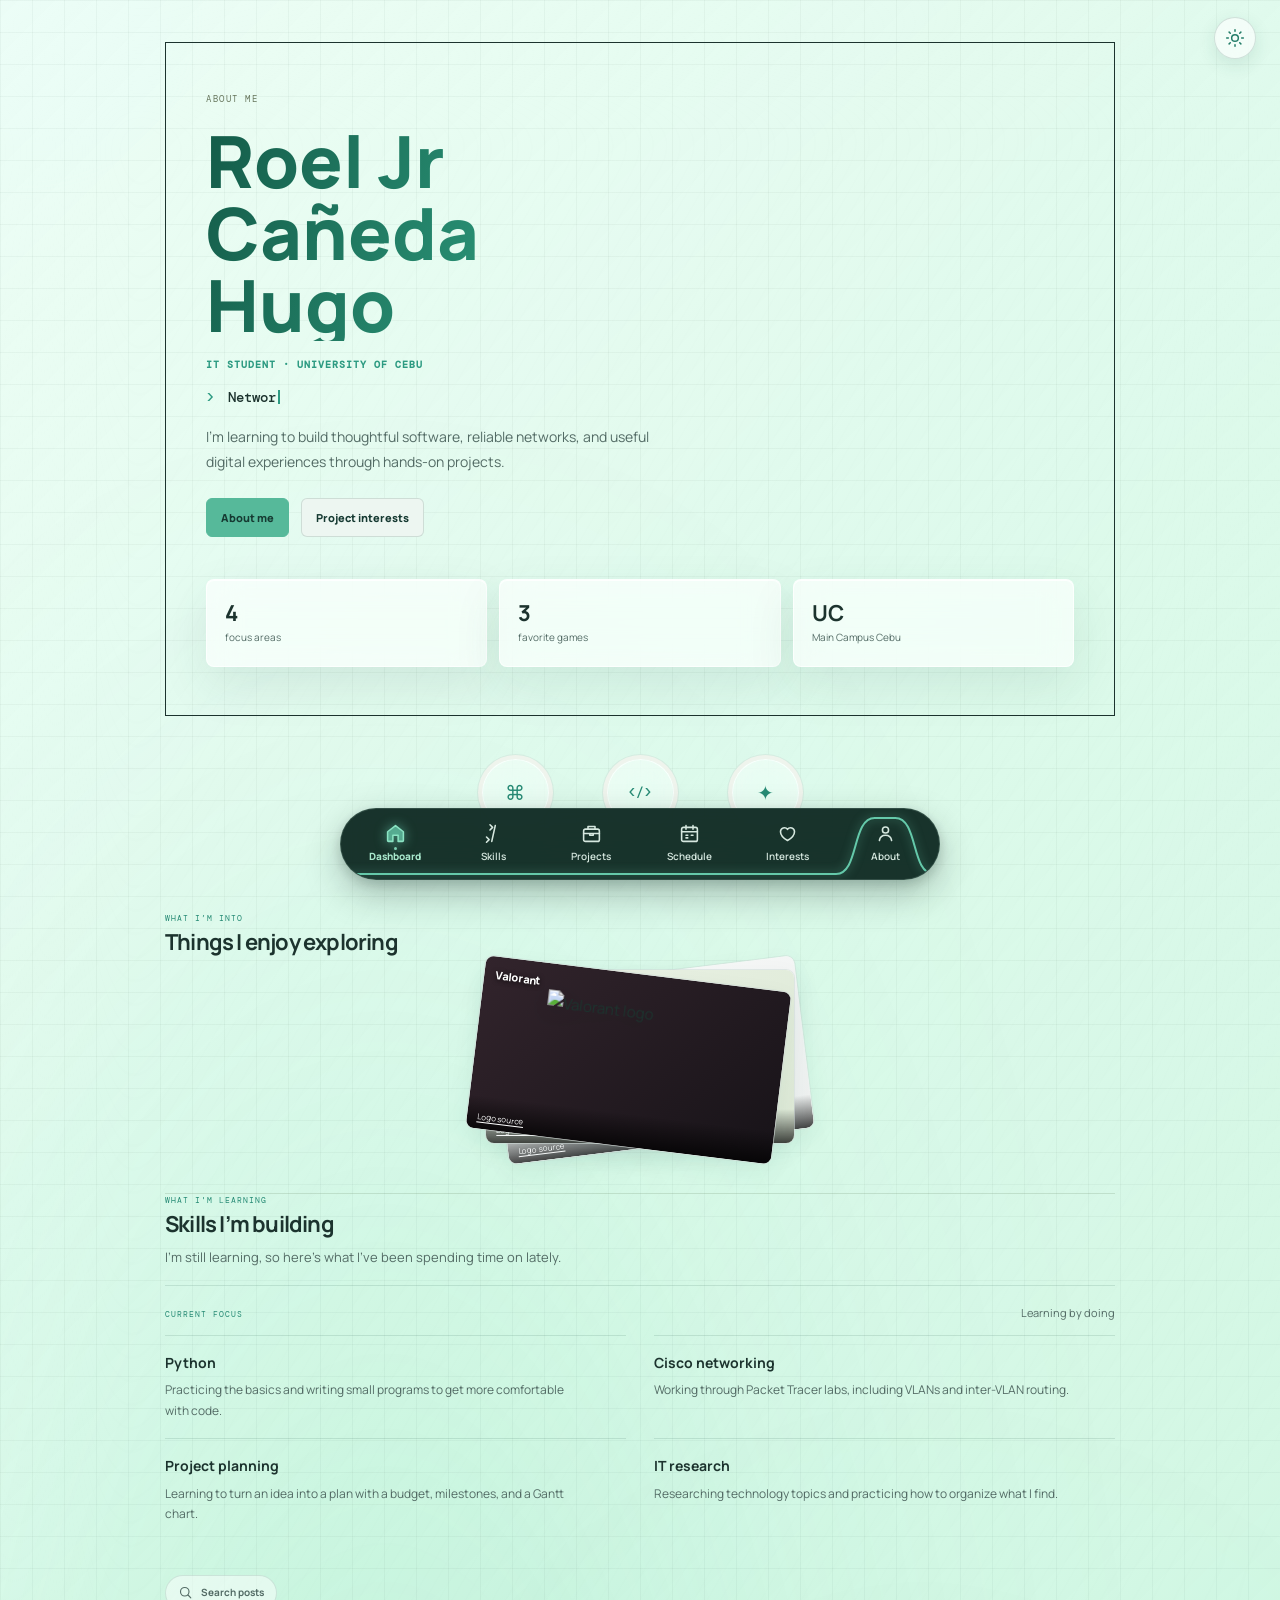
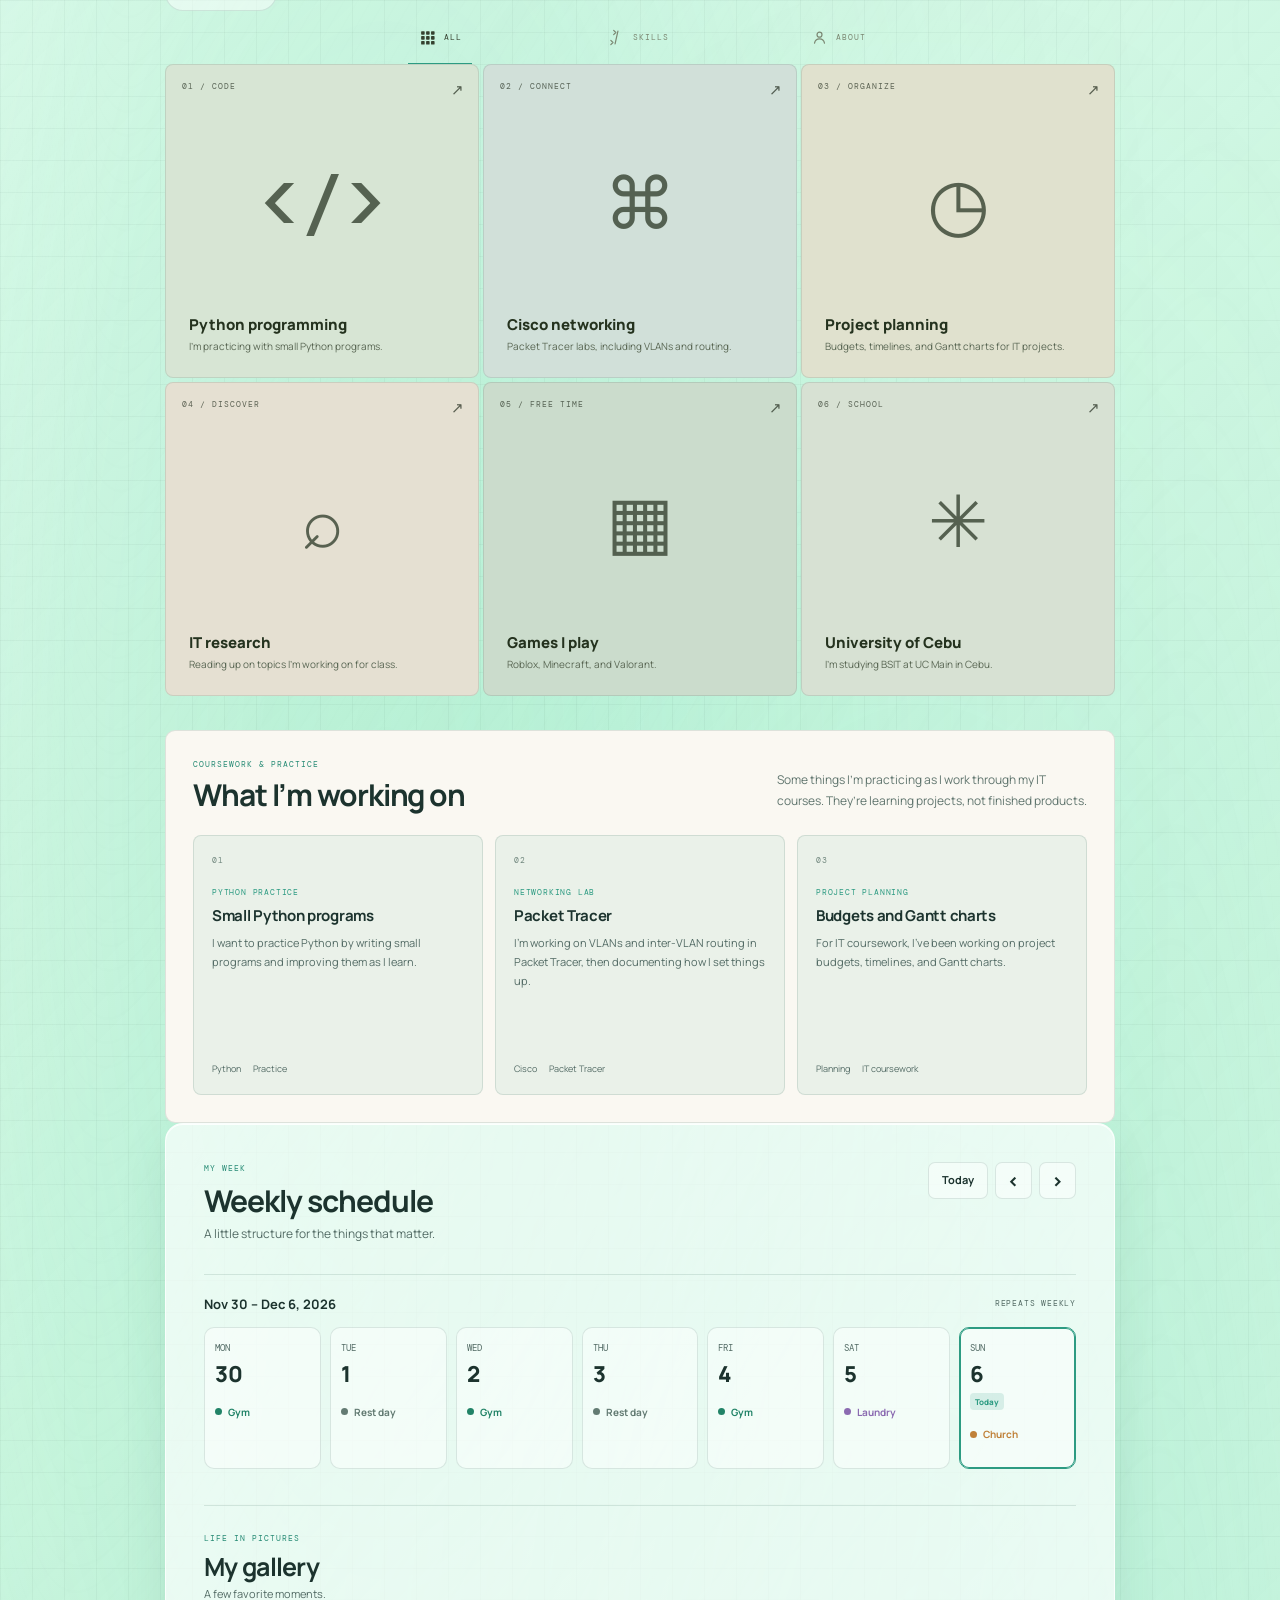
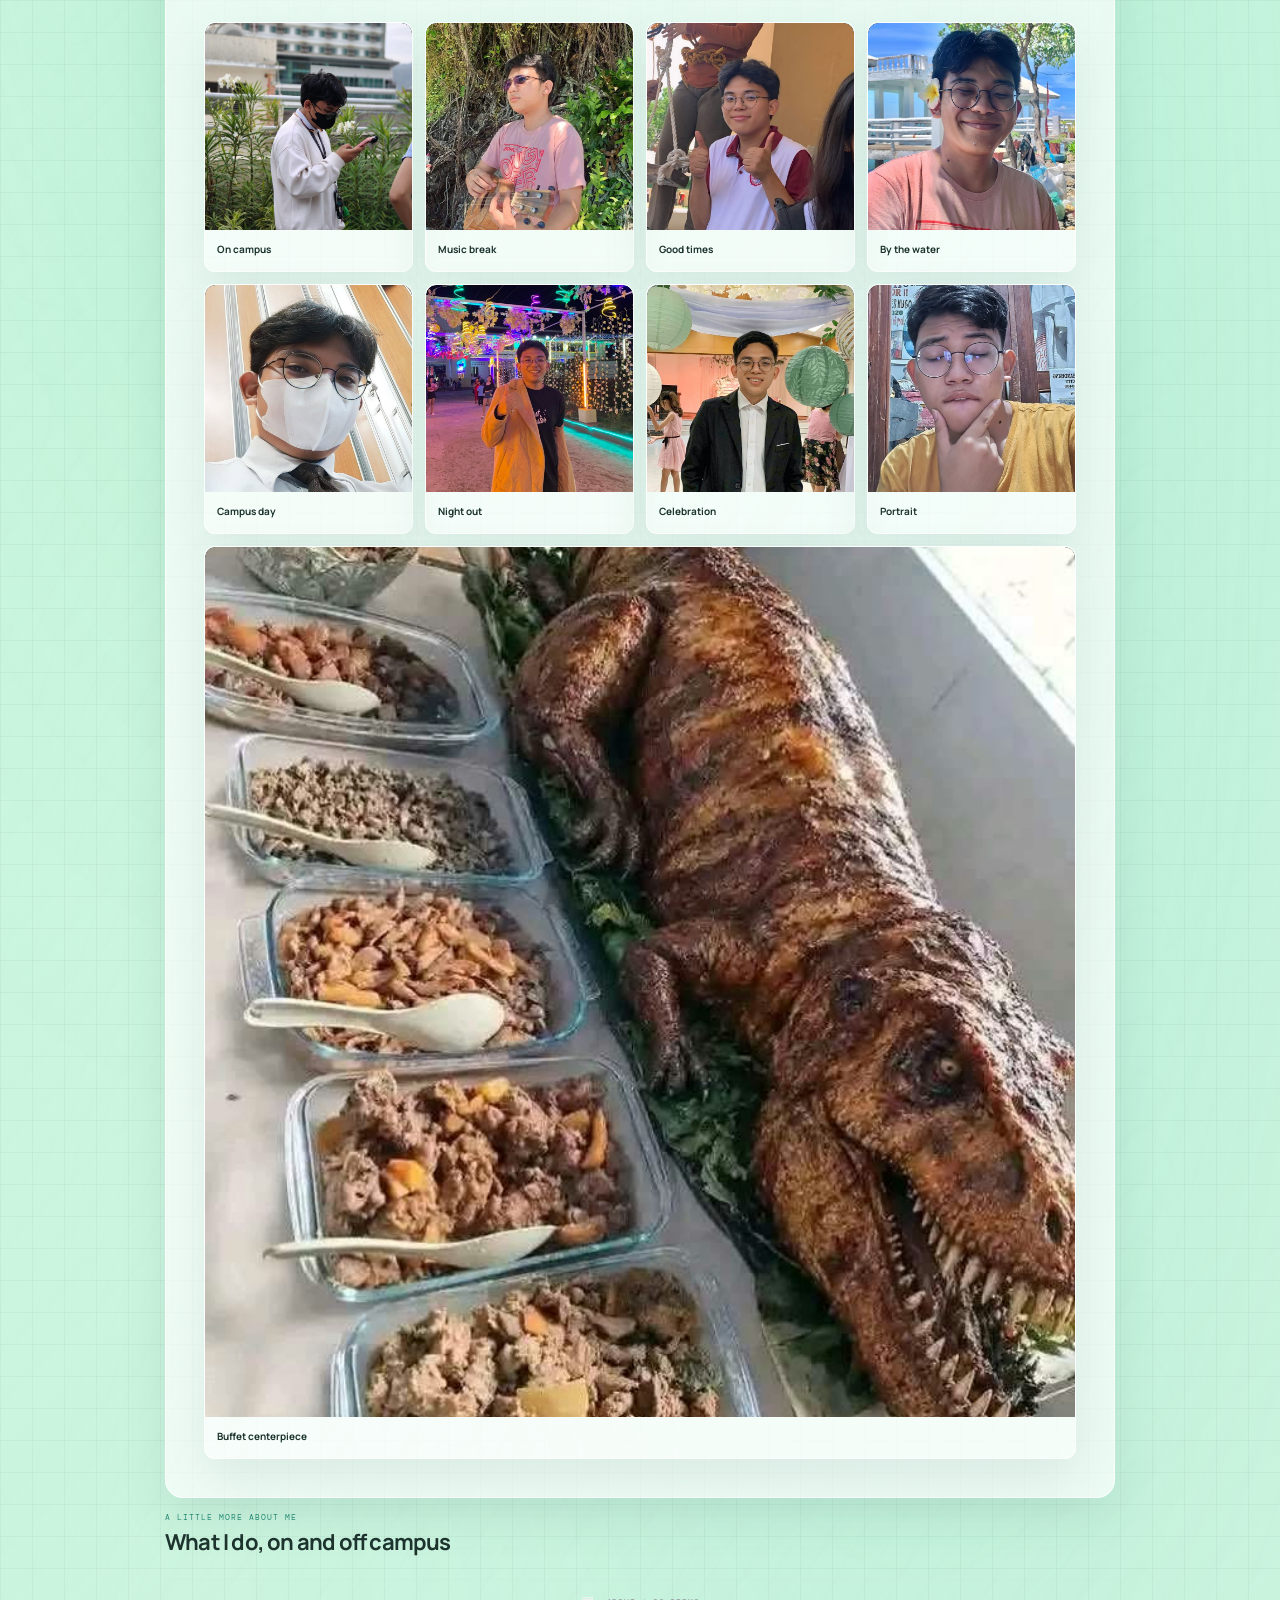
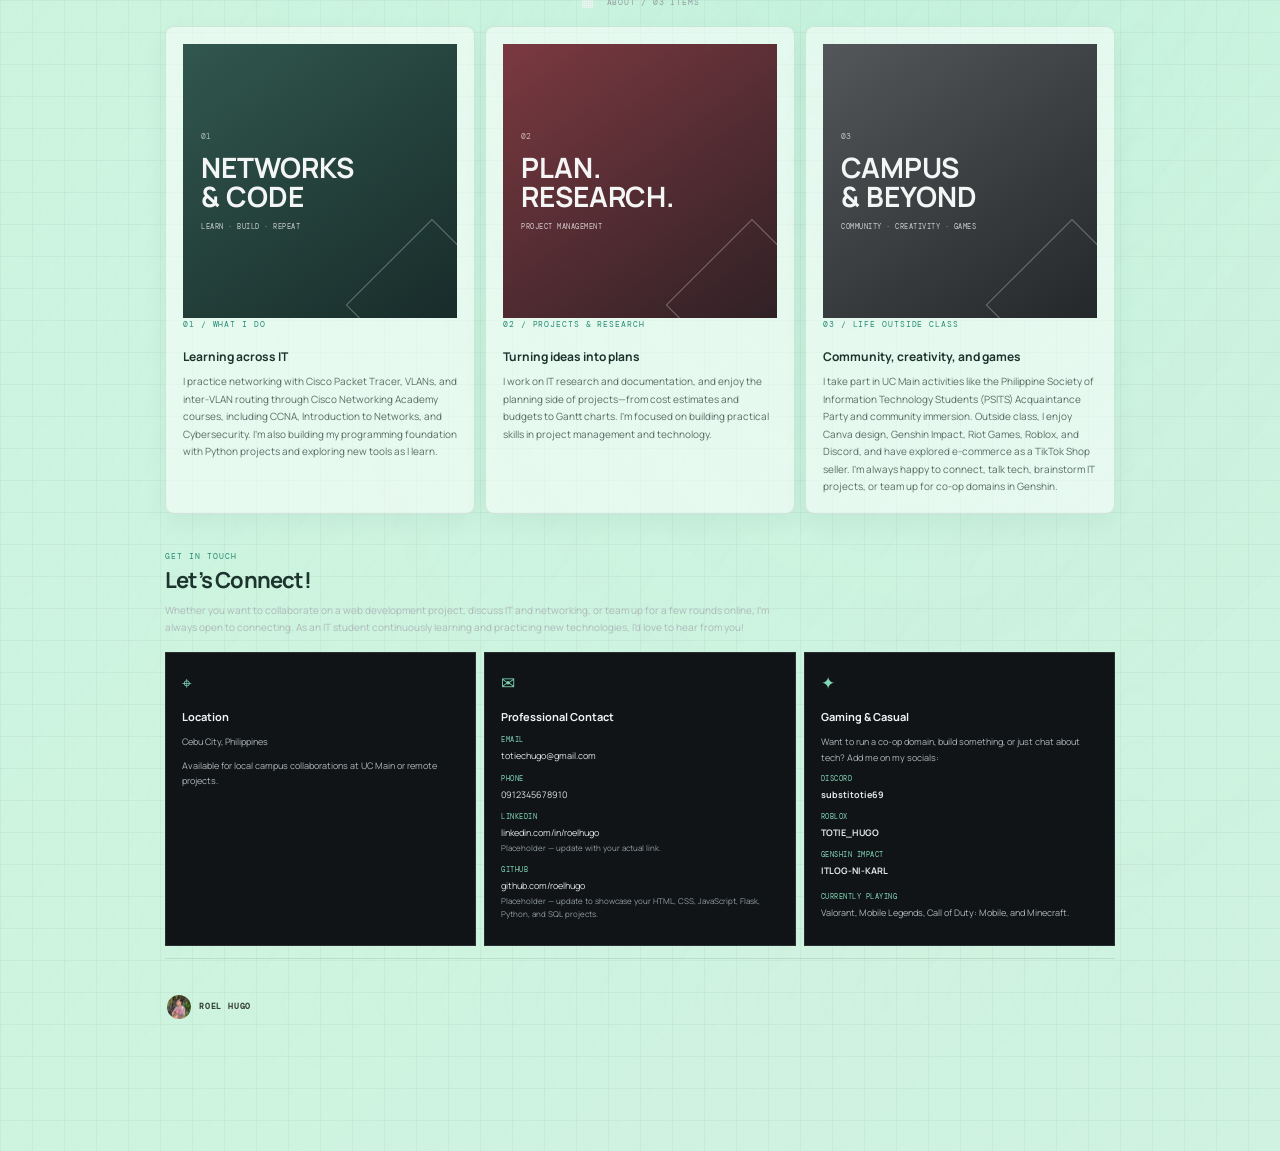
==== commit 9233b45a: "Updated UI Design" ====
--- a/dashboard.html
+++ b/dashboard.html
@@ -196,22 +196,33 @@
 
       <section class="profile-feed" id="skills" data-view="overview skills" data-nav-view="skills" aria-label="Skills and portfolio">
         <div class="view-section-heading skills-heading">
-          <p class="about-strip-label">SKILLS & EXPERIENCE</p>
-          <h2>What I’m learning</h2>
-        </div>
-        <div class="skill-panel" aria-label="Skill levels">
+          <p class="about-strip-label">WHAT I'M LEARNING</p>
+          <h2>Skills I’m building</h2>
+          <p class="skills-intro">I’m still learning, so here’s what I’ve been spending time on lately.</p>
+        </div>
+        <div class="skill-panel">
           <div class="skill-panel-head">
-            <span class="about-strip-label">SKILL LEVELS</span>
-            <span class="skill-panel-note">Self-rated · still learning</span>
+            <span class="about-strip-label">CURRENT FOCUS</span>
+            <span class="skill-panel-note">Learning by doing</span>
           </div>
           <div class="skill-panel-body">
-            <div class="skill-radar" aria-hidden="true"></div>
-            <!-- Edit the numbers (data-level, 0–100) to change the rings and the radar. -->
-            <ul class="skill-rings">
-              <li class="skill-ring" data-level="60" data-accent="#389f80"><span class="skill-ring-name">Python</span></li>
-              <li class="skill-ring" data-level="55" data-accent="#548fc1"><span class="skill-ring-name">Cisco networking</span></li>
-              <li class="skill-ring" data-level="50" data-accent="#9472c3"><span class="skill-ring-name">Project management</span></li>
-              <li class="skill-ring" data-level="65" data-accent="#c99a3b"><span class="skill-ring-name">IT research</span></li>
+            <ul class="skill-areas">
+              <li class="skill-area">
+                <h3>Python</h3>
+                <p>Practicing the basics and writing small programs to get more comfortable with code.</p>
+              </li>
+              <li class="skill-area">
+                <h3>Cisco networking</h3>
+                <p>Working through Packet Tracer labs, including VLANs and inter-VLAN routing.</p>
+              </li>
+              <li class="skill-area">
+                <h3>Project planning</h3>
+                <p>Learning to turn an idea into a plan with a budget, milestones, and a Gantt chart.</p>
+              </li>
+              <li class="skill-area">
+                <h3>IT research</h3>
+                <p>Researching technology topics and practicing how to organize what I find.</p>
+              </li>
             </ul>
           </div>
         </div>
@@ -235,32 +246,32 @@
         <div class="post-grid" id="post-grid" role="tabpanel" aria-labelledby="tab-all">
           <a class="post-card post-card-code" href="#projects" data-category="skill" data-search="python programming code learn logic">
             <span class="post-card-index">01 / CODE</span><span class="post-card-glyph">&lt;/&gt;</span>
-            <span class="post-card-title">Python programming</span><span class="post-card-caption">Learning through logic and practice</span>
+            <span class="post-card-title">Python programming</span><span class="post-card-caption">I’m practicing with small Python programs.</span>
             <span class="post-card-open" aria-hidden="true">↗</span>
           </a>
           <a class="post-card post-card-network" href="#projects" data-category="skill" data-search="cisco networking connectivity packet tracer">
             <span class="post-card-index">02 / CONNECT</span><span class="post-card-glyph">⌘</span>
-            <span class="post-card-title">Cisco networking</span><span class="post-card-caption">Building connections, one lab at a time</span>
+            <span class="post-card-title">Cisco networking</span><span class="post-card-caption">Packet Tracer labs, including VLANs and routing.</span>
             <span class="post-card-open" aria-hidden="true">↗</span>
           </a>
           <a class="post-card post-card-project" href="#projects" data-category="skill" data-search="project management planning coordination ideas">
             <span class="post-card-index">03 / ORGANIZE</span><span class="post-card-glyph">◷</span>
-            <span class="post-card-title">IT project management</span><span class="post-card-caption">Good ideas need a thoughtful plan</span>
+            <span class="post-card-title">Project planning</span><span class="post-card-caption">Budgets, timelines, and Gantt charts for IT projects.</span>
             <span class="post-card-open" aria-hidden="true">↗</span>
           </a>
           <a class="post-card post-card-research" href="#projects" data-category="skill" data-search="it research discovery learning problem solving">
             <span class="post-card-index">04 / DISCOVER</span><span class="post-card-glyph">⌕</span>
-            <span class="post-card-title">IT research</span><span class="post-card-caption">Curiosity is a great place to start</span>
+            <span class="post-card-title">IT research</span><span class="post-card-caption">Reading up on topics I’m working on for class.</span>
             <span class="post-card-open" aria-hidden="true">↗</span>
           </a>
           <a class="post-card post-card-build" href="#interests" data-category="about" data-search="roblox minecraft valorant build explore create games">
-            <span class="post-card-index">05 / PLAY</span><span class="post-card-glyph">▦</span>
-            <span class="post-card-title">Build. Explore. Create.</span><span class="post-card-caption">Roblox · Minecraft · Valorant</span>
+            <span class="post-card-index">05 / FREE TIME</span><span class="post-card-glyph">▦</span>
+            <span class="post-card-title">Games I play</span><span class="post-card-caption">Roblox, Minecraft, and Valorant.</span>
             <span class="post-card-open" aria-hidden="true">↗</span>
           </a>
           <a class="post-card post-card-cebu" href="#about" data-category="about" data-search="cebu university student it uc">
-            <span class="post-card-index">06 / BASED IN</span><span class="post-card-glyph">✳</span>
-            <span class="post-card-title">Cebu, Philippines</span><span class="post-card-caption">BSIT student at the University of Cebu</span>
+            <span class="post-card-index">06 / SCHOOL</span><span class="post-card-glyph">✳</span>
+            <span class="post-card-title">University of Cebu</span><span class="post-card-caption">I’m studying BSIT at UC Main in Cebu.</span>
             <span class="post-card-open" aria-hidden="true">↗</span>
           </a>
         </div>
@@ -268,33 +279,30 @@
 
       <section class="projects-section" id="projects" data-view="projects" data-nav-view="projects" aria-labelledby="projects-heading">
         <div class="projects-heading">
-          <div><p class="about-strip-label">BUILDING MY TOOLKIT · 01—03</p><h2 id="projects-heading">Ideas worth building</h2></div>
-          <p>Small, practical learning projects that connect what I’m studying with things I can make, test, and improve.</p>
+          <div><p class="about-strip-label">COURSEWORK & PRACTICE</p><h2 id="projects-heading">What I’m working on</h2></div>
+          <p>Some things I’m practicing as I work through my IT courses. They’re learning projects, not finished products.</p>
         </div>
         <div class="project-grid">
           <article class="project-card project-card-python">
-            <div class="project-card-top"><span class="project-number">01 / AUTOMATE</span><span class="project-icon" aria-hidden="true">&lt;/&gt;</span></div>
-            <p class="project-kicker">PYTHON · PRACTICE PROJECT</p>
-            <h3>Useful little tools</h3>
-            <p>Make small Python utilities for everyday tasks, then refine them as I learn more about clean, reliable code.</p>
-            <div class="project-tags"><span>Python</span><span>Problem solving</span><span>Iteration</span></div>
-            <div class="project-card-footer"><span class="project-status"><i></i> LEARNING GOAL</span><span class="project-arrow" aria-hidden="true">↗</span></div>
+            <div class="project-card-top"><span class="project-number">01</span></div>
+            <p class="project-kicker">PYTHON PRACTICE</p>
+            <h3>Small Python programs</h3>
+            <p>I want to practice Python by writing small programs and improving them as I learn.</p>
+            <div class="project-tags"><span>Python</span><span>Practice</span></div>
           </article>
           <article class="project-card project-card-network">
-            <div class="project-card-top"><span class="project-number">02 / CONNECT</span><span class="project-icon" aria-hidden="true">⌘</span></div>
-            <p class="project-kicker">NETWORKING · HANDS-ON LAB</p>
-            <h3>Connected lab</h3>
-            <p>Design and document simple network topologies while practicing how devices communicate and connect.</p>
-            <div class="project-tags"><span>Cisco</span><span>Topology</span><span>Documentation</span></div>
-            <div class="project-card-footer"><span class="project-status"><i></i> LEARNING GOAL</span><span class="project-arrow" aria-hidden="true">↗</span></div>
+            <div class="project-card-top"><span class="project-number">02</span></div>
+            <p class="project-kicker">NETWORKING LAB</p>
+            <h3>Packet Tracer</h3>
+            <p>I’m working on VLANs and inter-VLAN routing in Packet Tracer, then documenting how I set things up.</p>
+            <div class="project-tags"><span>Cisco</span><span>Packet Tracer</span></div>
           </article>
           <article class="project-card project-card-planning">
-            <div class="project-card-top"><span class="project-number">03 / ORGANIZE</span><span class="project-icon" aria-hidden="true">◷</span></div>
-            <p class="project-kicker">PROJECT MANAGEMENT · PLANNING</p>
-            <h3>From idea to plan</h3>
-            <p>Take a technology idea from first sketch to a clear plan with goals, milestones, and realistic next steps.</p>
-            <div class="project-tags"><span>Planning</span><span>Milestones</span><span>Teamwork</span></div>
-            <div class="project-card-footer"><span class="project-status"><i></i> LEARNING GOAL</span><span class="project-arrow" aria-hidden="true">↗</span></div>
+            <div class="project-card-top"><span class="project-number">03</span></div>
+            <p class="project-kicker">PROJECT PLANNING</p>
+            <h3>Budgets and Gantt charts</h3>
+            <p>For IT coursework, I’ve been working on project budgets, timelines, and Gantt charts.</p>
+            <div class="project-tags"><span>Planning</span><span>IT coursework</span></div>
           </article>
         </div>
       </section>
--- a/styles.css
+++ b/styles.css
@@ -521,9 +521,9 @@
 .feed-tab:first-child svg rect { fill: currentColor; stroke: none; }
 .feed-tab span { font-family: var(--mono); font-size: 8px; letter-spacing: 1px; text-transform: uppercase; }
 .post-grid { display: grid; grid-template-columns: repeat(3, minmax(0, 1fr)); gap: 4px; }
-.post-card { position: relative; aspect-ratio: 1 / 1; display: flex; flex-direction: column; justify-content: flex-end; overflow: hidden; padding: clamp(13px, 2vw, 23px); isolation: isolate; color: #24321e; transition: filter .2s ease; }
-.post-card::before { position: absolute; z-index: -1; inset: 0; background: linear-gradient(180deg, transparent 30%, rgba(255, 255, 255, .68) 100%); content: ""; transition: opacity .2s ease; }
-.post-card:hover { filter: saturate(1.12); }
+.post-card { position: relative; aspect-ratio: 1 / 1; display: flex; flex-direction: column; justify-content: flex-end; overflow: hidden; padding: clamp(13px, 2vw, 23px); isolation: isolate; border: 1px solid var(--line); color: #24321e; transition: filter .2s ease; }
+.post-card::before { position: absolute; z-index: -1; inset: 0; content: ""; }
+.post-card:hover { filter: brightness(.97); }
 .post-card:hover .post-card-open { transform: translate(2px, -2px); }
 .post-card[hidden] { display: none; }
 .post-card-index { position: absolute; top: 15px; left: 16px; color: rgba(28, 39, 24, .67); font-family: var(--mono); font-size: 8px; letter-spacing: 1px; }
@@ -531,12 +531,12 @@
 .post-card-title { font-size: clamp(11px, 1.5vw, 15px); font-weight: 800; line-height: 1.4; }
 .post-card-caption { margin-top: 4px; color: #596653; font-size: clamp(8px, 1vw, 10px); line-height: 1.5; }
 .post-card-open { position: absolute; top: 12px; right: 14px; color: rgba(28, 39, 24, .7); font-size: 15px; transition: transform .2s ease; }
-.post-card-code { background: radial-gradient(ellipse at 65% 28%, #e2f3c9, transparent 52%), #d1e4b1; }
-.post-card-network { background: radial-gradient(ellipse at 35% 37%, #f2f6e9, transparent 50%), #ccdaa9; }
-.post-card-project { background: radial-gradient(ellipse at 72% 30%, #e6ebc7, transparent 54%), #dce5bd; }
-.post-card-research { background: radial-gradient(ellipse at 40% 30%, #f1efd4, transparent 52%), #dfdfb8; }
-.post-card-build { background: radial-gradient(ellipse at 65% 32%, #dcecc5, transparent 54%), #bbd1a2; }
-.post-card-cebu { background: radial-gradient(ellipse at 42% 30%, #edf1d7, transparent 50%), #d3dfb8; }
+.post-card-code { background: #d7e5d4; }
+.post-card-network { background: #d1e0d9; }
+.post-card-project { background: #e0e1ce; }
+.post-card-research { background: #e5e0d2; }
+.post-card-build { background: #cbdccc; }
+.post-card-cebu { background: #d7e1d3; }
 .search-empty { padding: 48px 12px; color: #68775e; text-align: center; font-size: 12px; }
 .search-empty[hidden] { display: none; }
 .about-strip, .games-strip { display: flex; align-items: baseline; gap: 24px; padding: 24px 2px 0; color: #596653; font-size: 10px; line-height: 1.8; }
@@ -649,33 +649,24 @@
   .gallery-card:is(:hover, :focus-visible) .gallery-image-frame::after { animation: none; }
 }
 
-.projects-section { position: relative; margin-top: 34px; padding: 27px; overflow: hidden; border: 1px solid rgba(45, 91, 79, .13); border-radius: 18px; background: linear-gradient(145deg, rgba(255, 255, 255, .76), rgba(238, 248, 242, .66)); }
-.projects-section::before { position: absolute; top: -105px; right: -65px; width: 250px; height: 250px; border-radius: 50%; background: radial-gradient(circle, rgba(95, 199, 163, .16), transparent 70%); content: ""; pointer-events: none; }
+.projects-section { position: relative; margin-top: 34px; padding: 27px; overflow: hidden; border: 1px solid var(--line); border-radius: 10px; background: var(--base); }
+.projects-section::before { content: none; }
 .projects-heading { position: relative; display: flex; align-items: end; justify-content: space-between; gap: 24px; margin-bottom: 22px; }
 .projects-heading .about-strip-label { margin-bottom: 7px; }
 .projects-heading h2 { margin: 0; color: #1c332e; font-size: clamp(23px, 3vw, 30px); letter-spacing: -1.1px; }
-.projects-heading > p { max-width: 310px; margin: 0 0 2px; color: #60756e; font-size: 10px; line-height: 1.8; }
+.projects-heading > p { max-width: 310px; margin: 0 0 2px; color: #60756e; font-size: 12px; line-height: 1.7; }
 .project-grid { position: relative; display: grid; grid-template-columns: repeat(3, minmax(0, 1fr)); gap: 12px; }
-.project-card { position: relative; min-height: 260px; display: flex; flex-direction: column; align-items: flex-start; padding: 18px; overflow: hidden; border: 1px solid rgba(45, 91, 79, .14); border-radius: 12px; background: linear-gradient(150deg, rgba(255, 255, 255, .78), rgba(238, 248, 242, .72)); box-shadow: 0 9px 24px rgba(35, 92, 77, .045); transition: transform .24s ease, border-color .24s ease, box-shadow .24s ease; }
-.project-card::after { position: absolute; right: -40px; bottom: -55px; width: 150px; height: 150px; border-radius: 50%; background: radial-gradient(circle, color-mix(in srgb, var(--project-accent) 16%, transparent), transparent 70%); content: ""; pointer-events: none; transition: transform .35s ease; }
-.project-card:hover { transform: translateY(-5px); border-color: color-mix(in srgb, var(--project-accent) 42%, transparent); box-shadow: 0 18px 36px rgba(35, 92, 77, .11); }
-.project-card:hover::after { transform: scale(1.35); }
-.project-card-python { --project-accent: #389f80; }
-.project-card-network { --project-accent: #548fc1; }
-.project-card-planning { --project-accent: #9472c3; }
+.project-card { position: relative; min-height: 260px; display: flex; flex-direction: column; align-items: flex-start; padding: 18px; overflow: hidden; border: 1px solid var(--line); border-radius: 8px; background: color-mix(in srgb, var(--base) 92%, var(--teal)); transition: border-color .2s ease, background-color .2s ease; }
+.project-card::after { content: none; }
+.project-card:hover { border-color: var(--teal); }
+.project-card-python, .project-card-network, .project-card-planning { --project-accent: var(--teal); }
 .project-card-top { width: 100%; display: flex; align-items: center; justify-content: space-between; }
-.project-number, .project-status, .project-kicker { color: #71877e; font-family: var(--mono); font-size: 8px; letter-spacing: .8px; }
-.project-icon { width: 39px; height: 39px; display: grid; place-items: center; border: 1px solid color-mix(in srgb, var(--project-accent) 25%, transparent); border-radius: 12px; background: color-mix(in srgb, var(--project-accent) 9%, white); color: var(--project-accent); font-family: var(--mono); font-size: 13px; }
-.project-kicker { margin: 20px 0 6px; color: var(--project-accent); font-size: 7px; }
+.project-number, .project-kicker { color: #71877e; font-family: var(--mono); font-size: 8px; letter-spacing: .8px; }
+.project-kicker { margin: 18px 0 6px; color: var(--project-accent); font-size: 8px; }
 .project-card h3 { margin: 0 0 8px; color: #1c332e; font-size: 15px; line-height: 1.4; letter-spacing: -.3px; }
-.project-card > p:not(.project-kicker) { margin: 0 0 14px; color: #5c716a; font-size: 10px; line-height: 1.8; }
-.project-tags { display: flex; flex-wrap: wrap; gap: 5px; margin: auto 0 15px; }
-.project-tags span { padding: 4px 7px; border: 1px solid rgba(45, 91, 79, .11); border-radius: 20px; background: rgba(255, 255, 255, .55); color: #536b65; font-size: 8px; }
-.project-card-footer { position: relative; z-index: 1; width: 100%; display: flex; align-items: center; justify-content: space-between; padding-top: 11px; border-top: 1px solid rgba(45, 91, 79, .1); }
-.project-status { display: inline-flex; align-items: center; gap: 6px; color: var(--project-accent); font-size: 7px; }
-.project-status i { width: 6px; height: 6px; border-radius: 50%; background: var(--project-accent); box-shadow: 0 0 0 3px color-mix(in srgb, var(--project-accent) 12%, transparent); }
-.project-arrow { color: var(--project-accent); font-size: 15px; transition: transform .2s ease; }
-.project-card:hover .project-arrow { transform: translate(2px, -2px); }
+.project-card > p:not(.project-kicker) { margin: 0 0 14px; color: var(--muted); font-size: 11px; line-height: 1.7; }
+.project-tags { display: flex; flex-wrap: wrap; gap: 5px 12px; margin: auto 0 0; }
+.project-tags span { color: var(--muted); font-size: 9px; }
 .projects-note { position: relative; display: flex; align-items: center; gap: 11px; margin-top: 14px; padding: 12px 14px; border: 1px solid rgba(45, 91, 79, .1); border-radius: 10px; background: rgba(255, 255, 255, .4); }
 .projects-note-mark { color: #389f80; font-size: 17px; }
 .projects-note p { flex: 1; margin: 0; color: #60756e; font-size: 9px; line-height: 1.7; }
@@ -686,6 +677,7 @@
 .view-section-heading h2 { margin: 0; color: #1c332e; font-size: 22px; letter-spacing: -.8px; }
 .interest-topics, .about-details { margin-top: 13px; }
 .interest-grid, .about-details-grid { display: grid; grid-template-columns: repeat(2, minmax(0, 1fr)); gap: 11px; }
+.about-details-grid { grid-template-columns: repeat(3, minmax(0, 1fr)); gap: 10px; }
 .interest-card, .about-detail-card { min-height: 138px; padding: 17px; border: 1px solid rgba(45, 91, 79, .13); border-radius: 9px; background: rgba(255, 255, 255, .52); box-shadow: 0 9px 24px rgba(35, 92, 77, .06); }
 .interest-card-icon { width: 32px; height: 32px; display: grid; place-items: center; margin-bottom: 12px; border: 1px solid rgba(45, 157, 130, .2); border-radius: 9px; background: rgba(86, 185, 154, .13); color: #278b75; font-family: var(--mono); font-size: 13px; }
 .interest-card h3, .about-detail-card h3 { margin: 0 0 6px; color: #1c332e; font-size: 12px; }
@@ -816,6 +808,7 @@
 
 @media (max-width: 900px) {
   .interest-grid.game-interest-grid { grid-template-columns: repeat(2, minmax(0, 1fr)); }
+  .about-details-grid { grid-template-columns: repeat(2, minmax(0, 1fr)); }
 }
 
 @media (max-width: 680px) {
@@ -924,13 +917,12 @@
 .highlight-ring { border-color: #b8dfd1; background: #edf6f1; box-shadow: 0 0 0 4px #faf8f2, 0 0 0 5px #d3e9df; }
 .highlight-item:hover .highlight-ring { box-shadow: 0 0 0 4px #faf8f2, 0 0 0 6px #65c9aa; }
 .feed-tab.is-active::after { background: #2d9b82; }
-.post-card-code { background: radial-gradient(ellipse at 65% 28%, #e2f3ed, transparent 52%), #c5e8d9; }
-.post-card-network { background: radial-gradient(ellipse at 35% 37%, #f2f8f4, transparent 50%), #c5e2d7; }
-.post-card-project { background: radial-gradient(ellipse at 72% 30%, #e6f3ec, transparent 54%), #c9e5d8; }
-.post-card-research { background: radial-gradient(ellipse at 40% 30%, #f1f7f2, transparent 52%), #d1e5db; }
-.post-card-build { background: radial-gradient(ellipse at 65% 32%, #dcefe6, transparent 54%), #b9ddcc; }
-.post-card-cebu { background: radial-gradient(ellipse at 42% 30%, #edf6f1, transparent 50%), #c9e3d6; }
-.project-status { background: #e4f3ec; color: #278b75; }
+.post-card-code { background: #d7e5d4; }
+.post-card-network { background: #d1e0d9; }
+.post-card-project { background: #e0e1ce; }
+.post-card-research { background: #e5e0d2; }
+.post-card-build { background: #cbdccc; }
+.post-card-cebu { background: #d7e1d3; }
 .footer-brand { display: inline-flex; align-items: center; gap: 8px; }
 .footer-brand img { width: 24px; height: 24px; border-radius: 50%; object-fit: cover; }
 .dialog-icon { display: block; object-fit: cover; box-shadow: 0 5px 16px rgba(35, 92, 77, .14); }
@@ -965,9 +957,6 @@
 .profile-search-wrap,
 .profile-header,
 .highlight-ring,
-.post-card,
-.projects-section,
-.project-card,
 .login-header,
 .login-intro,
 .login-panel,
@@ -983,13 +972,10 @@
 
 .dashboard-sidebar { background-color: rgba(255, 255, 255, .4); }
 .profile-header { background-color: rgba(255, 255, 255, .28); }
-.profile-search-wrap, .projects-section, .login-panel { background-color: var(--glass-surface-strong); }
-.project-card, .login-art-card { background-color: rgba(255, 255, 255, .52); }
+.profile-search-wrap, .login-panel { background-color: var(--glass-surface-strong); }
+.login-art-card { background-color: rgba(255, 255, 255, .52); }
 .profile-header { padding: 22px; border-radius: 20px; }
-.projects-section { background-image: linear-gradient(145deg, rgba(255, 255, 255, .76), rgba(238, 248, 242, .66)); }
-.project-card { background-image: linear-gradient(150deg, rgba(255, 255, 255, .78), rgba(238, 248, 242, .72)); }
 .post-card { border-radius: 8px; }
-.post-card::before { background: linear-gradient(180deg, transparent 22%, rgba(255, 255, 255, .76) 100%); }
 .highlight-ring { box-shadow: 0 0 0 4px rgba(250, 248, 242, .72), 0 0 0 5px rgba(211, 233, 223, .86); }
 .highlight-item:hover .highlight-ring { box-shadow: 0 0 0 4px rgba(250, 248, 242, .72), 0 0 0 6px #65c9aa; }
 .login-header { border: none; }
@@ -1147,8 +1133,6 @@
 html[data-theme="dark"] .dashboard-nav-link.is-current svg { stroke: #8be3c3; }
 html[data-theme="dark"] .profile-header,
 html[data-theme="dark"] .profile-search-wrap,
-html[data-theme="dark"] .projects-section,
-html[data-theme="dark"] .project-card,
 html[data-theme="dark"] .projects-note,
 html[data-theme="dark"] .interest-card,
 html[data-theme="dark"] .about-detail-card,
@@ -1157,17 +1141,13 @@
 html[data-theme="dark"] .login-art-card { border-color: var(--glass-border); background-color: var(--glass-surface); color: #e3f0eb; }
 html[data-theme="dark"] .profile-header { background-color: rgba(24, 43, 39, .46); }
 html[data-theme="dark"] .profile-search-wrap,
-html[data-theme="dark"] .projects-section,
 html[data-theme="dark"] .login-panel { background-color: var(--glass-surface-strong); }
-html[data-theme="dark"] .project-card,
 html[data-theme="dark"] .interest-card,
 html[data-theme="dark"] .about-detail-card,
 html[data-theme="dark"] .login-art-card { background-image: none; background-color: rgba(28, 51, 45, .62); }
 html[data-theme="dark"] .game-interest-card:hover,
 html[data-theme="dark"] .game-interest-card:focus-visible,
 html[data-theme="dark"] .game-interest-card:has(:focus-visible) { border-color: var(--game-accent); }
-html[data-theme="dark"] .projects-section { background-image: linear-gradient(145deg, rgba(24, 48, 42, .86), rgba(16, 34, 31, .78)); }
-html[data-theme="dark"] .project-card { background-image: linear-gradient(150deg, rgba(34, 60, 53, .76), rgba(22, 44, 39, .76)); }
 html[data-theme="dark"] .projects-note { border-color: rgba(197, 235, 221, .12); background-color: rgba(28, 51, 45, .48); }
 html[data-theme="dark"] .profile-handle,
 html[data-theme="dark"] .profile-stats,
@@ -1240,25 +1220,21 @@
 html[data-theme="dark"] .feed-tab { color: #9db8ae; }
 html[data-theme="dark"] .feed-tab.is-active::after { background: #77d8b8; }
 html[data-theme="dark"] .post-card { border-color: rgba(197, 235, 221, .2); color: #f0fff8; }
-html[data-theme="dark"] .post-card::before { background: linear-gradient(180deg, transparent 20%, rgba(10, 24, 21, .88) 100%); }
+html[data-theme="dark"] .post-card::before { background: none; }
 html[data-theme="dark"] .post-card-index,
 html[data-theme="dark"] .post-card-open,
 html[data-theme="dark"] .post-card-glyph { color: rgba(240, 255, 248, .82); }
 html[data-theme="dark"] .post-card-caption { color: #c1d8cf; }
-html[data-theme="dark"] .post-card-code { background: radial-gradient(ellipse at 65% 28%, #326b58, transparent 52%), #183d34; }
-html[data-theme="dark"] .post-card-network { background: radial-gradient(ellipse at 35% 37%, #2d594e, transparent 50%), #193b35; }
-html[data-theme="dark"] .post-card-project { background: radial-gradient(ellipse at 72% 30%, #355f4d, transparent 54%), #1a4036; }
-html[data-theme="dark"] .post-card-research { background: radial-gradient(ellipse at 40% 30%, #37594b, transparent 52%), #1a3b34; }
-html[data-theme="dark"] .post-card-build { background: radial-gradient(ellipse at 65% 32%, #376a52, transparent 54%), #1e493a; }
-html[data-theme="dark"] .post-card-cebu { background: radial-gradient(ellipse at 42% 30%, #315a4c, transparent 50%), #1d4036; }
-html[data-theme="dark"] .project-status { background: rgba(119, 216, 184, .14); color: #9be8cf; }
+html[data-theme="dark"] .post-card-code { background: #19382f; }
+html[data-theme="dark"] .post-card-network { background: #1b3530; }
+html[data-theme="dark"] .post-card-project { background: #30362d; }
+html[data-theme="dark"] .post-card-research { background: #373429; }
+html[data-theme="dark"] .post-card-build { background: #203a2e; }
+html[data-theme="dark"] .post-card-cebu { background: #26382e; }
 html[data-theme="dark"] .project-kicker,
-html[data-theme="dark"] .project-arrow,
 html[data-theme="dark"] .projects-note-mark,
 html[data-theme="dark"] .projects-note p strong { color: #9be8cf; }
-html[data-theme="dark"] .project-tags span { border-color: rgba(197, 235, 221, .14); background: rgba(255, 255, 255, .045); color: #c1d8cf; }
-html[data-theme="dark"] .project-card-footer { border-color: rgba(197, 235, 221, .13); }
-html[data-theme="dark"] .project-icon { border-color: color-mix(in srgb, var(--project-accent) 40%, transparent); background: color-mix(in srgb, var(--project-accent) 14%, #142923); }
+html[data-theme="dark"] .project-tags span { color: #c1d8cf; }
 html[data-theme="dark"] .profile-avatar { border-color: #172c26; box-shadow: 0 0 0 3px #65c9aa, 0 0 0 8px rgba(23, 44, 38, .96), 0 0 0 12px #65c9aa, 0 10px 28px rgba(0, 0, 0, .35); }
 html[data-theme="dark"] .profile-avatar::before,
 html[data-theme="dark"] .profile-avatar::after { border-color: rgba(232, 255, 245, .72); }
@@ -1305,7 +1281,6 @@
   html[data-theme="dark"] .aura-layer-4 { filter: blur(65px); }
 }
 
-.dashboard-content[data-active-view]:not([data-active-view="overview"]) [data-view] { display: none; }
 .dashboard-content[data-active-view="overview"] { min-height: 100vh; display: flex; flex-direction: column; justify-content: center; }
 .overview-nav { display: none; }
 .dashboard-page[data-active-view="overview"] .dashboard-sidebar { display: flex; }
@@ -1392,18 +1367,6 @@
 .overview-terminal { display: none; color: #1c332e; font-family: var(--mono); font-size: 10px; line-height: 1.8; }
 .dashboard-content[data-active-view="overview"] .overview-terminal { display: block; }
 html[data-theme="dark"] .overview-terminal { color: #d8e5e0; }
-.dashboard-content[data-active-view="skills"] .highlights,
-.dashboard-content[data-active-view="projects"] .highlights,
-.dashboard-content[data-active-view="interests"] .highlights { display: none; }
-.dashboard-content[data-active-view="skills"]:not([data-active-view="overview"]) [data-view~="skills"],
-.dashboard-content[data-active-view="projects"]:not([data-active-view="overview"]) [data-view~="projects"],
-.dashboard-content[data-active-view="schedule"]:not([data-active-view="overview"]) [data-view~="schedule"] { display: block; }
-.dashboard-content[data-active-view="interests"]:not([data-active-view="overview"]) .interest-topics { display: block; }
-.dashboard-content[data-active-view="interests"]:not([data-active-view="overview"]) .games-strip,
-.dashboard-content[data-active-view="about"]:not([data-active-view="overview"]) .about-strip { display: flex; }
-.dashboard-content[data-active-view="about"]:not([data-active-view="overview"]) .about-details { display: block; }
-.dashboard-content[data-active-view="about"]:not([data-active-view="overview"]) .profile-header { display: grid; }
-
 .schedule-view { margin: 0 auto; padding: clamp(20px, 4vw, 38px); border: 1px solid var(--glass-border); border-radius: 18px; background: var(--glass-surface-strong); box-shadow: var(--glass-shadow); }
 .schedule-header { display: flex; align-items: flex-start; justify-content: space-between; gap: 22px; }
 .schedule-header .about-strip-label { margin-bottom: 8px; }
@@ -1756,63 +1719,29 @@
 .rotator-caret { display: inline-block; width: 2px; height: 1.05em; margin-left: 2px; vertical-align: -.16em; background: var(--teal); animation: rotator-blink 1s steps(1) infinite; }
 @keyframes rotator-blink { 50% { opacity: 0; } }
 
-/* skill rings + radar */
+/* skills */
 .skill-panel {
   margin: 0 0 18px;
-  padding: 20px 22px 22px;
-  border: 1px solid var(--glass-border);
-  border-radius: 14px;
-  background: var(--glass-surface-strong);
-  box-shadow: var(--glass-shadow);
-  -webkit-backdrop-filter: blur(16px) saturate(145%);
-  backdrop-filter: blur(16px) saturate(145%);
-}
-.skill-panel-head { display: flex; align-items: baseline; justify-content: space-between; gap: 12px; margin-bottom: 8px; }
+  padding: 18px 0 0;
+  border-top: 1px solid var(--line);
+}
+.skills-intro { max-width: 520px; margin: 8px 0 0; color: var(--muted); font-size: 13px; line-height: 1.7; }
+.skill-panel-head { display: flex; align-items: baseline; justify-content: space-between; gap: 12px; margin-bottom: 12px; }
 .skill-panel-head .about-strip-label { margin: 0; }
-.skill-panel-note { color: var(--muted); font-family: var(--mono); font-size: 9px; letter-spacing: 1px; text-transform: uppercase; }
-.skill-panel-body { display: grid; grid-template-columns: minmax(0, 300px) minmax(0, 1fr); align-items: center; gap: 18px 34px; }
-.skill-radar .radar-svg { display: block; width: 100%; height: auto; overflow: visible; }
-.radar-grid { fill: none; stroke: var(--line); stroke-width: 1; }
-.radar-axis { stroke: var(--line); stroke-width: 1; }
-.radar-fill { fill: color-mix(in srgb, var(--teal) 24%, transparent); stroke: var(--teal); stroke-width: 2; stroke-linejoin: round; }
-.radar-dot { stroke: var(--base); stroke-width: 2; }
-html[data-theme="dark"] .radar-dot { stroke: #14251f; }
-.radar-label { fill: var(--muted); font-family: var(--mono); font-size: 9.5px; letter-spacing: .4px; }
-.radar-shape { opacity: 0; transform: scale(.05); transition: transform .95s cubic-bezier(.2, .9, .25, 1.08), opacity .5s ease; }
-.skill-panel.is-in .radar-shape { opacity: 1; transform: scale(1); }
-
-.skill-rings { display: grid; grid-template-columns: repeat(2, minmax(0, 1fr)); gap: 12px; margin: 0; padding: 0; list-style: none; }
-.skill-ring {
-  display: grid;
-  grid-template-columns: 76px minmax(0, 1fr);
-  grid-template-areas: "ring name";
-  align-items: center;
-  gap: 12px;
-  padding: 10px 14px 10px 10px;
-  border: 1px solid var(--line);
-  border-radius: 12px;
-  background: color-mix(in srgb, var(--base) 38%, transparent);
-}
-.skill-ring-svg { grid-area: ring; width: 76px; height: 76px; }
-.skill-ring-value { grid-area: ring; place-self: center; color: var(--ink); font-size: 15px; font-weight: 800; letter-spacing: -.3px; }
-.skill-ring-name { grid-area: name; color: var(--ink); font-size: 12px; font-weight: 700; line-height: 1.35; }
-.skill-ring-track { fill: none; stroke: var(--line); stroke-width: 7; }
-.skill-ring-arc { fill: none; stroke-width: 7; stroke-linecap: round; transition: stroke-dashoffset 1.15s cubic-bezier(.2, .8, .2, 1); }
-.skill-panel.is-in .skill-ring-arc { stroke-dashoffset: var(--ring-offset); }
-.skill-ring:nth-child(2) .skill-ring-arc { transition-delay: .1s; }
-.skill-ring:nth-child(3) .skill-ring-arc { transition-delay: .2s; }
-.skill-ring:nth-child(4) .skill-ring-arc { transition-delay: .3s; }
+.skill-panel-note { color: var(--muted); font-size: 11px; }
+.skill-panel-body { display: block; }
+.skill-areas { display: grid; grid-template-columns: repeat(2, minmax(0, 1fr)); gap: 0 28px; margin: 0; padding: 0; list-style: none; }
+.skill-area {
+  padding: 15px 0 17px;
+  border-top: 1px solid var(--line);
+}
+.skill-area h3 { margin: 0 0 6px; color: var(--ink); font-size: 14px; font-weight: 700; }
+.skill-area p { max-width: 420px; margin: 0; color: var(--muted); font-size: 12px; line-height: 1.7; }
 
 @media (max-width: 760px) {
-  .skill-panel { padding: 16px 14px 18px; }
-  .skill-panel-body { grid-template-columns: minmax(0, 1fr); }
-  .skill-radar { width: min(100%, 300px); margin: 0 auto; }
-}
-@media (max-width: 430px) {
-  .skill-rings { grid-template-columns: minmax(0, 1fr); }
+  .skill-areas { grid-template-columns: minmax(0, 1fr); }
 }
 @media (prefers-reduced-motion: reduce) {
-  .radar-shape, .skill-ring-arc { transition: none; }
   .rotator-caret { animation: none; }
   .tilt-card.is-tilting { transform: none !important; }
   .game-interest-card, .game-interest-art img, .game-interest-copy { transition: none; }
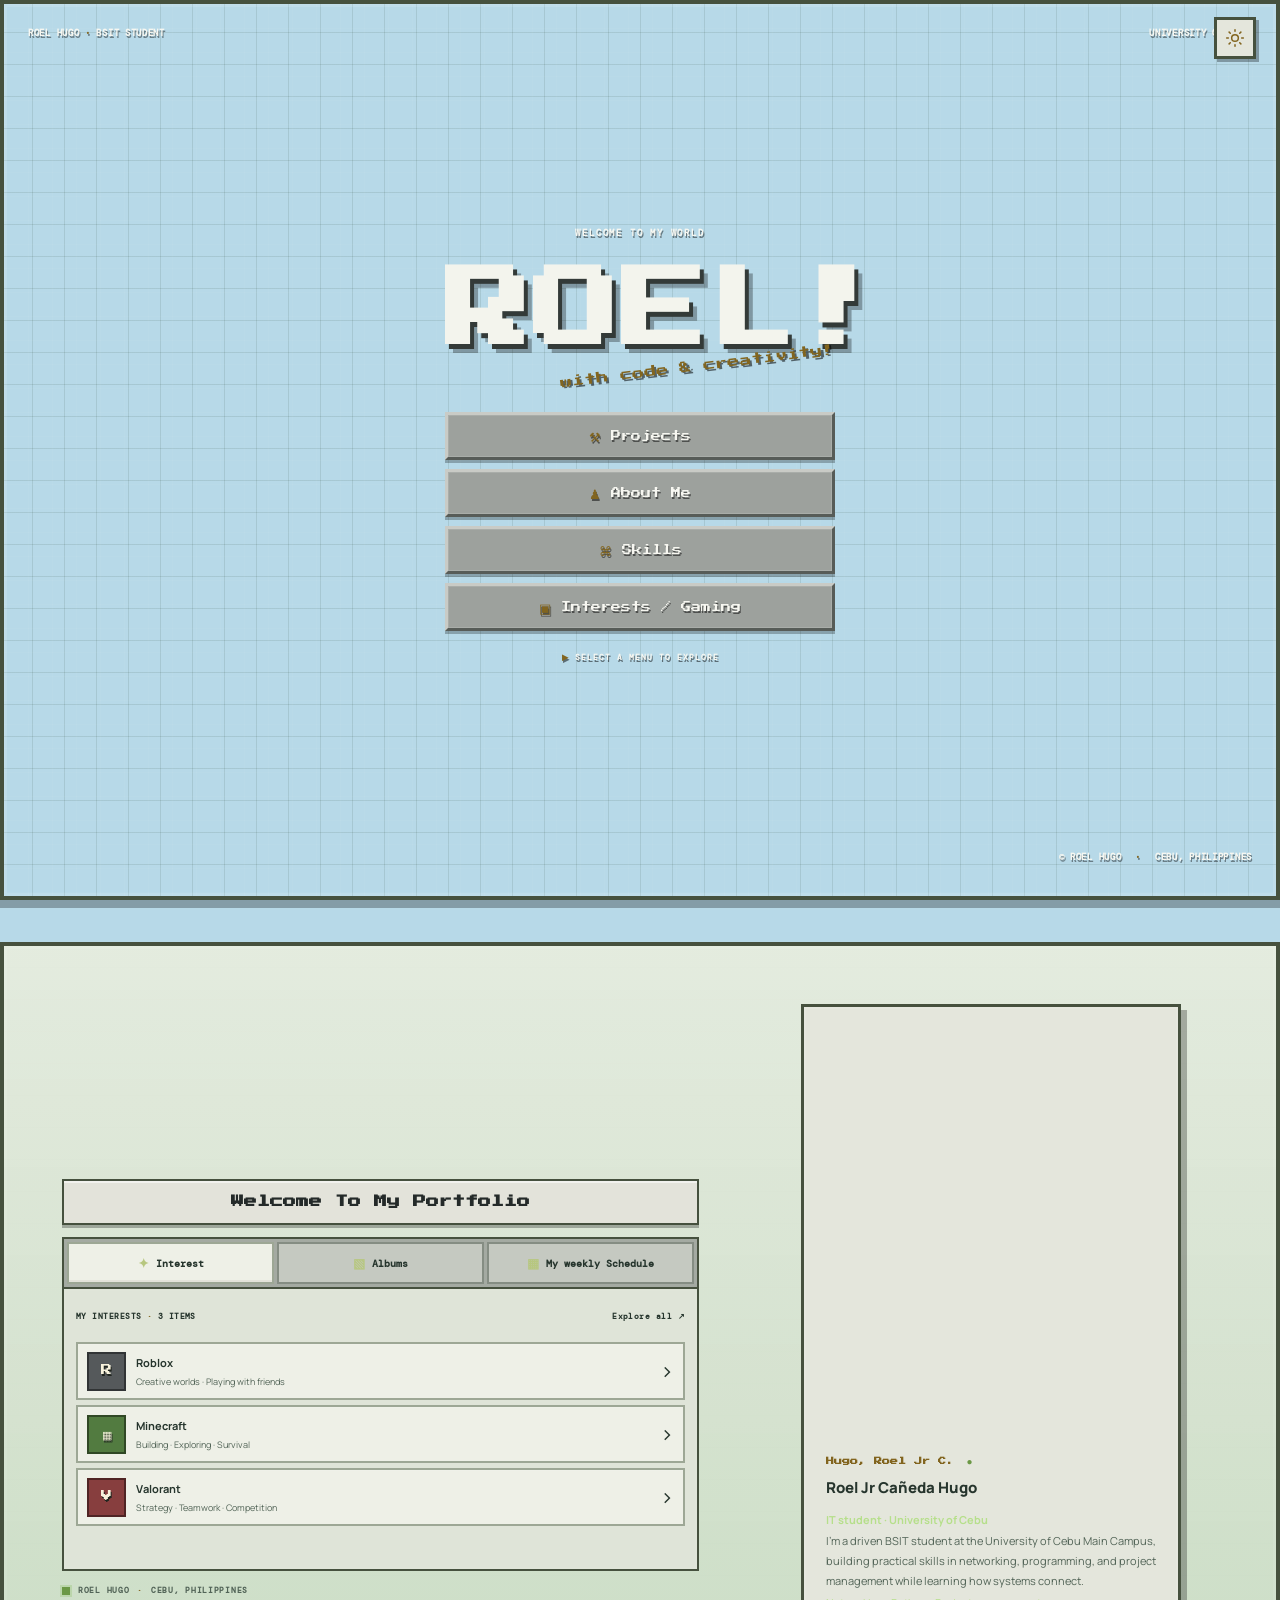
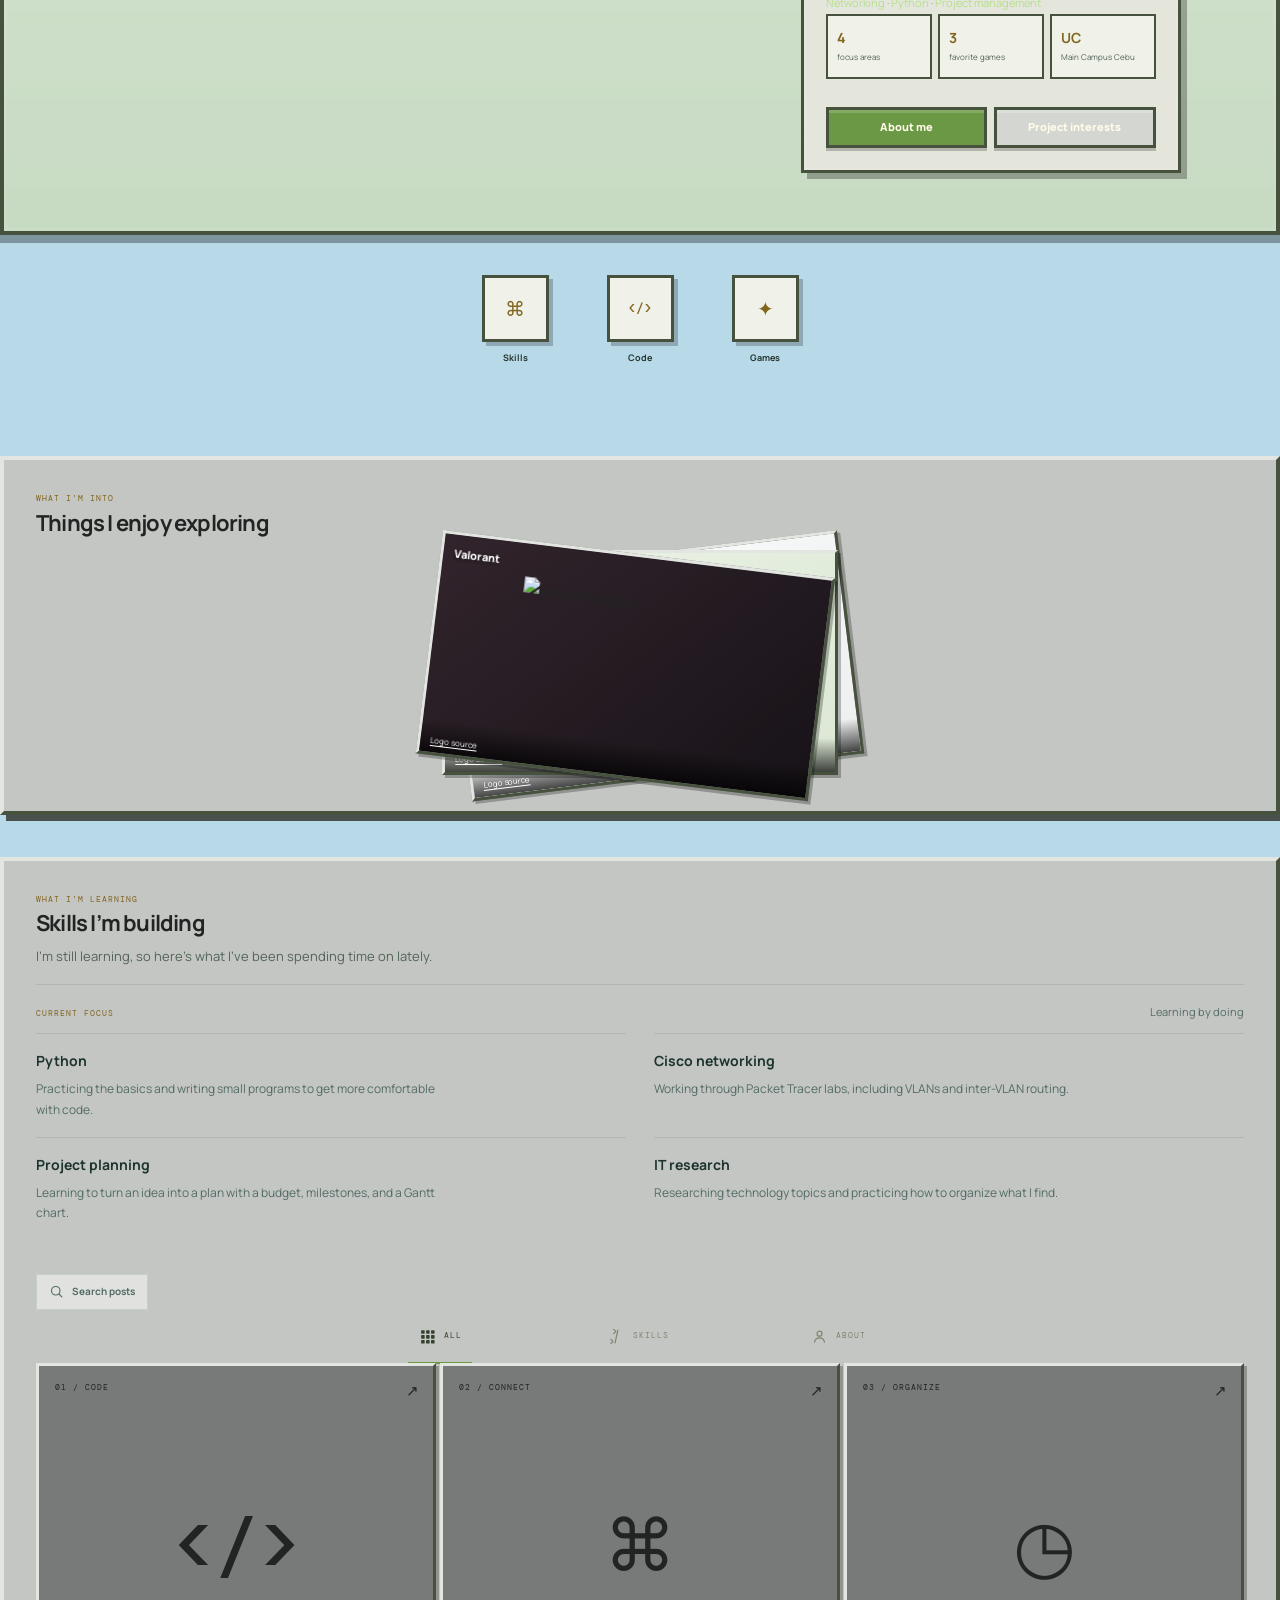
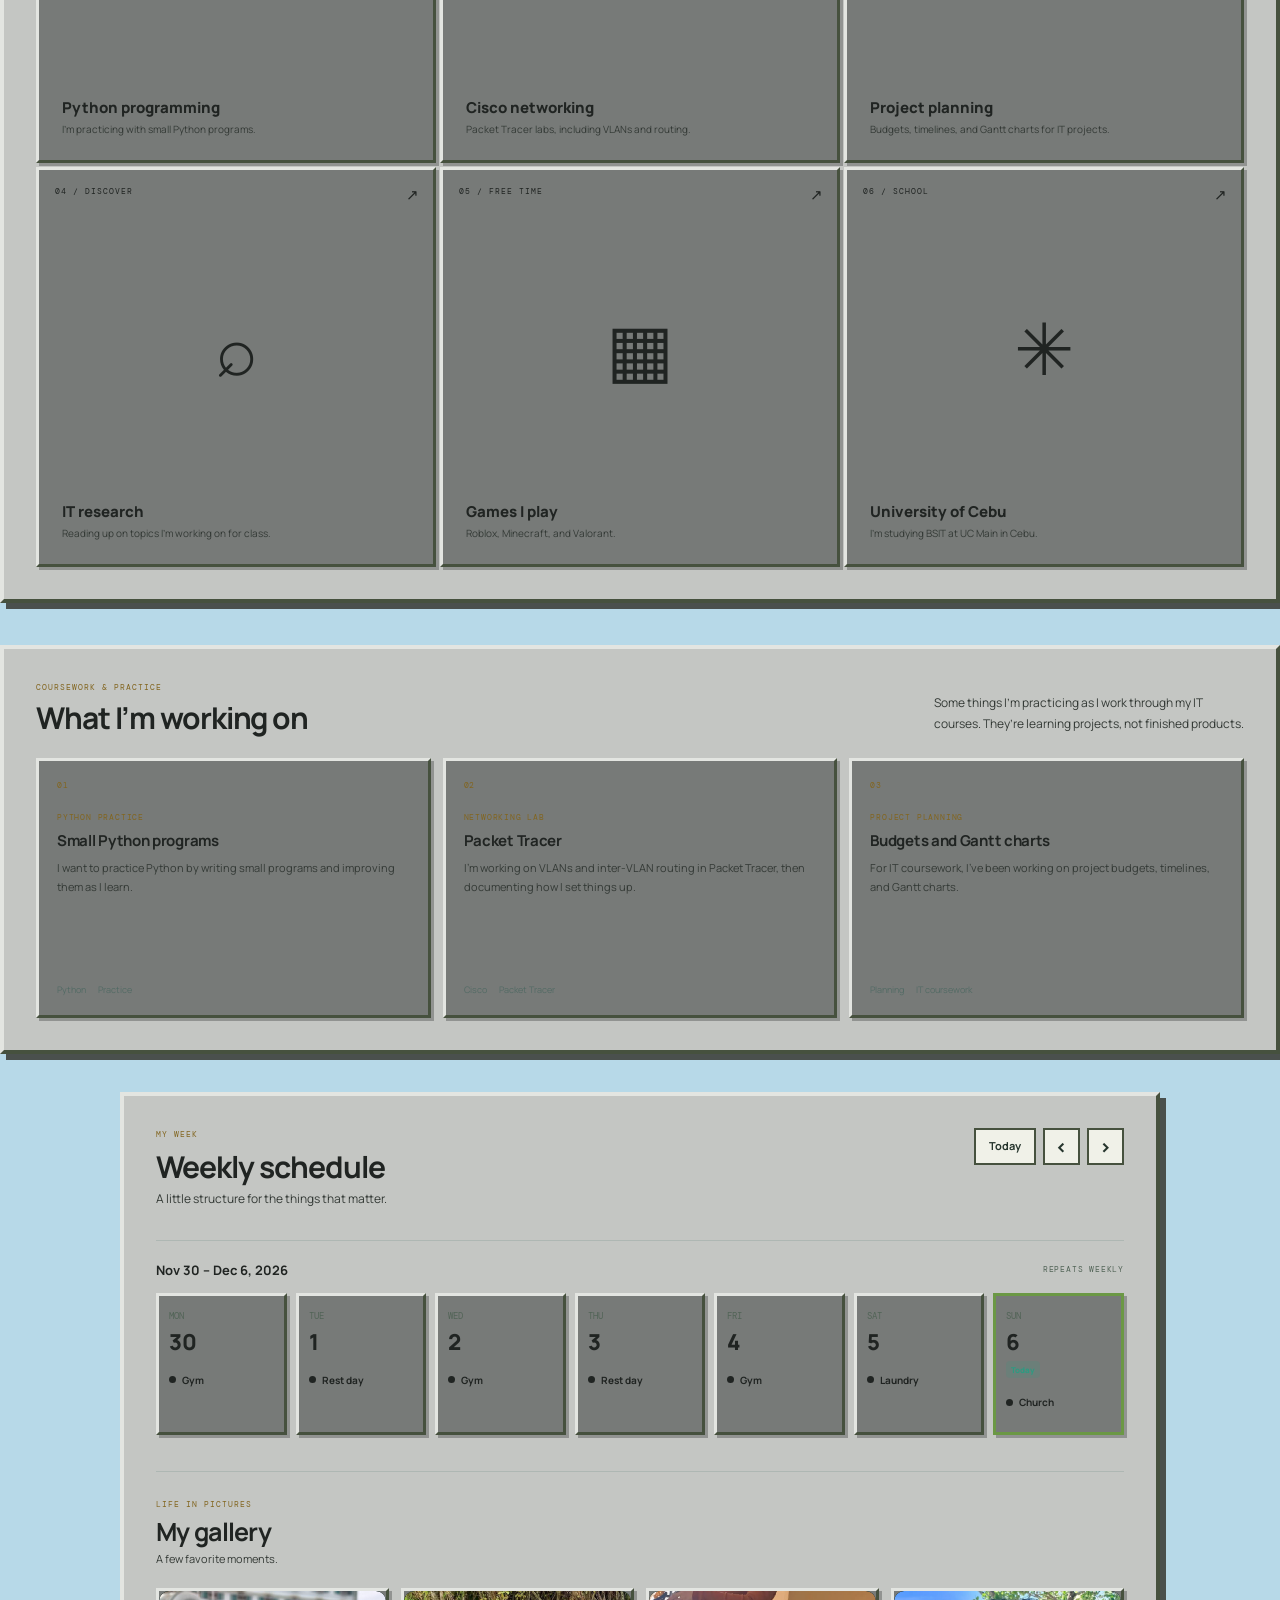
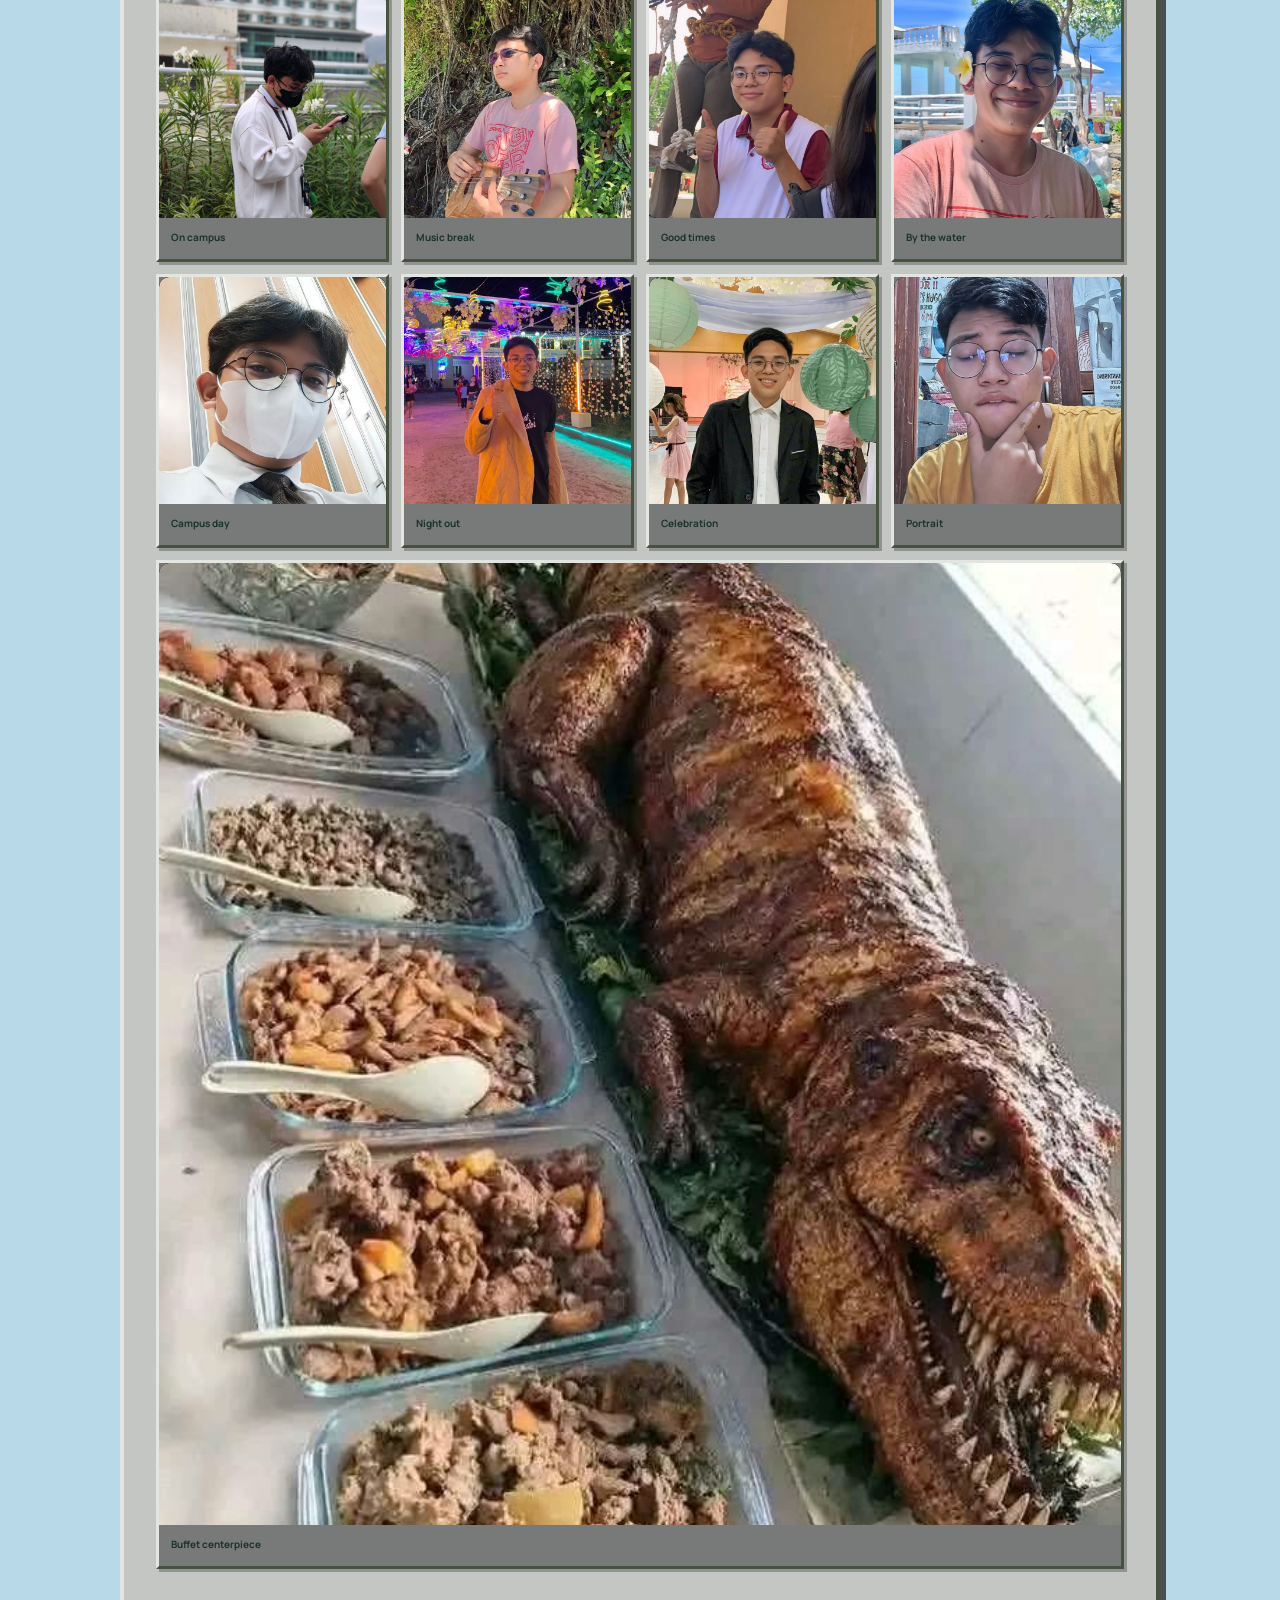
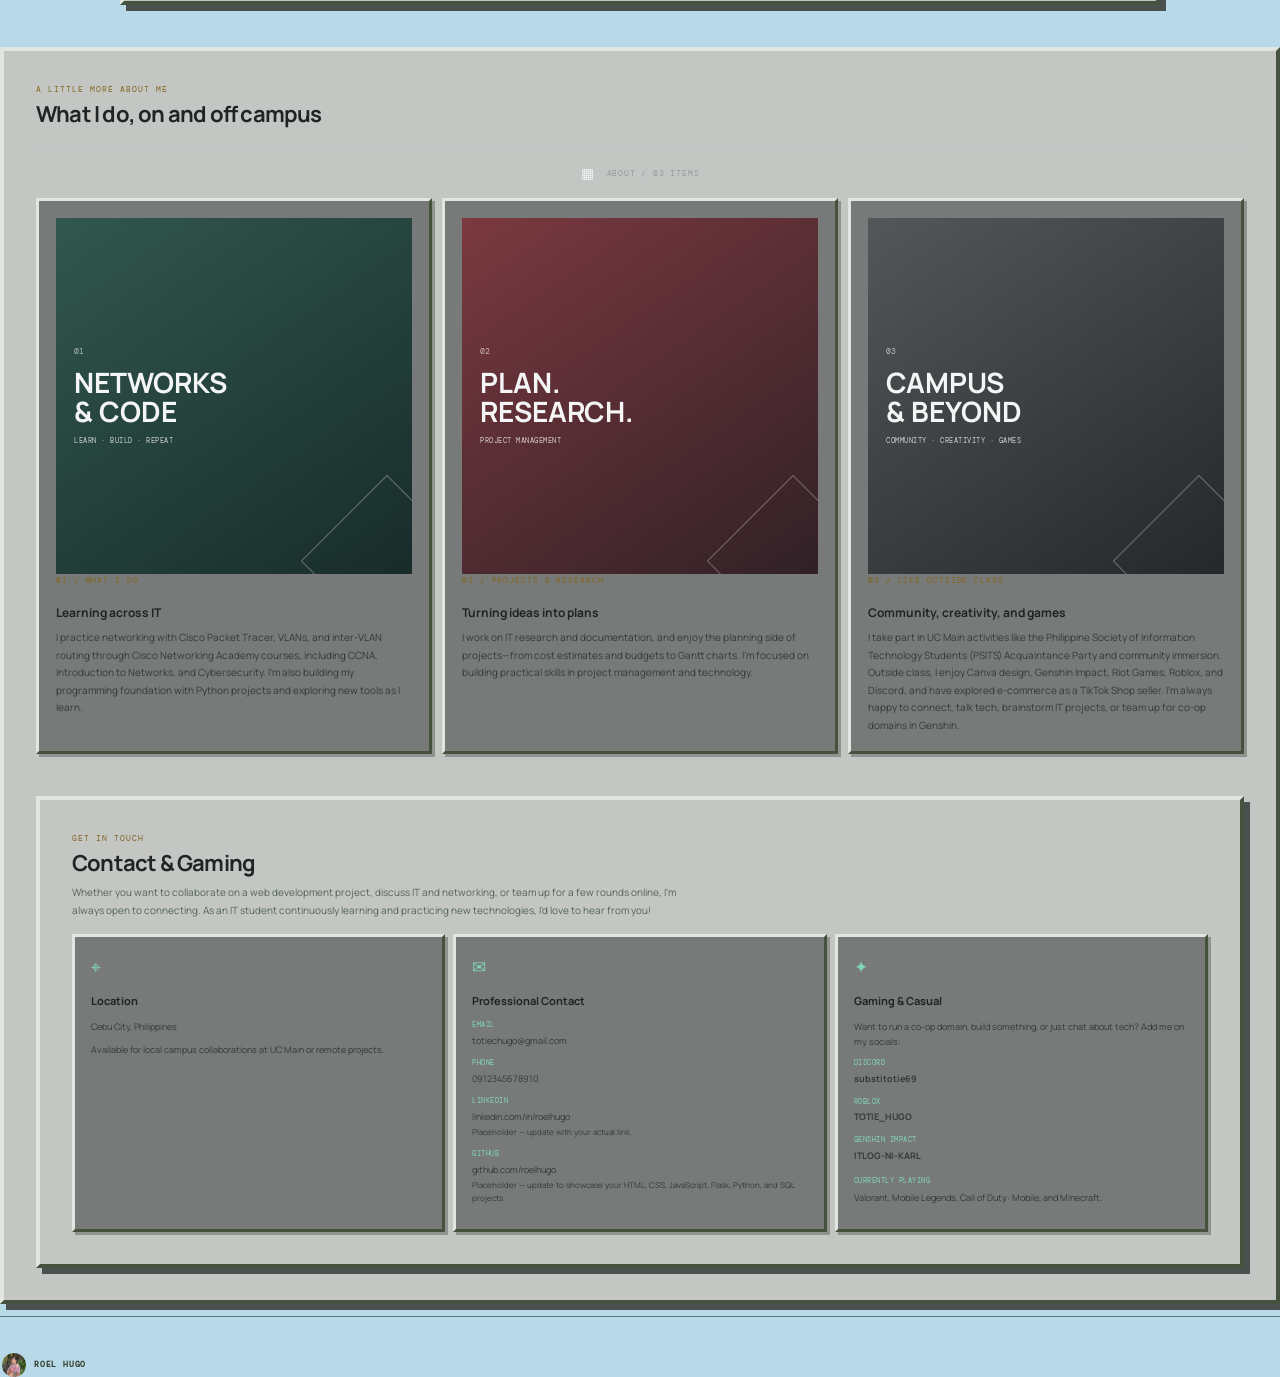
==== commit aa3b738c: "Changed the theme into minecraft" ====
--- a/dashboard.html
+++ b/dashboard.html
@@ -3,12 +3,12 @@
 <head>
   <meta charset="utf-8">
   <meta name="viewport" content="width=device-width, initial-scale=1, viewport-fit=cover">
-  <meta name="theme-color" content="#faf8f2">
+  <meta name="theme-color" content="#78bdea">
   <meta name="description" content="Roel Jr Cañeda Hugo — IT student, curious about software, networks, and thoughtful digital projects.">
   <title>Roel Hugo — Profile</title>
   <link rel="preconnect" href="https://fonts.googleapis.com">
   <link rel="preconnect" href="https://fonts.gstatic.com" crossorigin>
-  <link href="https://fonts.googleapis.com/css2?family=DM+Mono:wght@400;500&family=Manrope:wght@400;500;600;700;800&display=swap" rel="stylesheet">
+  <link href="https://fonts.googleapis.com/css2?family=DM+Mono:wght@400;500&family=Manrope:wght@400;500;600;700;800&family=Press+Start+2P&display=swap" rel="stylesheet">
   <link rel="stylesheet" href="styles.css">
   <script src="theme.js" defer></script>
   <script src="script.js" defer></script>
@@ -16,8 +16,11 @@
   <script src="effects.js" defer></script>
   <script src="Nav.js" defer></script>
 </head>
-<body class="dashboard-page" data-active-view="overview">
+<body class="dashboard-page is-title-screen-visible" data-active-view="overview">
   <div class="aura-bg" aria-hidden="true">
+    <video class="light-mode-background-video" autoplay muted loop playsinline preload="metadata" tabindex="-1">
+      <source src="assets/dayBackground.mp4" type="video/mp4">
+    </video>
     <div class="aura-layer-1" aria-hidden="true"></div>
     <div class="aura-layer-2" aria-hidden="true"></div>
     <div class="aura-layer-3" aria-hidden="true"></div>
@@ -29,33 +32,35 @@
     <svg class="theme-icon theme-icon-moon" viewBox="0 0 24 24" aria-hidden="true"><path d="M20.2 15.4A8.5 8.5 0 0 1 8.6 3.8 8.5 8.5 0 1 0 20.2 15.4Z"></path></svg>
   </button>
   <nav class="dashboard-sidebar" aria-label="Main navigation">
+    <a class="minecraft-sidebar-brand" href="#title-screen">
+      <span>TOTIE’S<br>WORLD</span>
+      <small>BSIT PORTFOLIO MENU</small>
+    </a>
     <div class="dashboard-nav">
-      <a class="dashboard-nav-link is-current" href="#profile" data-dashboard-view="overview" aria-current="location">
-        <svg viewBox="0 0 24 24" aria-hidden="true"><path d="m3 10 9-7 9 7v10a1 1 0 0 1-1 1h-5v-7H9v7H4a1 1 0 0 1-1-1z"/></svg><span>Dashboard</span>
+      <a class="dashboard-nav-link is-current" href="#title-screen" data-dashboard-view="overview" aria-current="location">
+        <svg viewBox="0 0 24 24" aria-hidden="true"><path d="m3 10 9-7 9 7v10a1 1 0 0 1-1 1h-5v-7H9v7H4a1 1 0 0 1-1-1z"/></svg><span>Home Menu</span>
+      </a>
+      <a class="dashboard-nav-link" href="#projects" data-dashboard-view="projects">
+        <svg viewBox="0 0 24 24" aria-hidden="true"><rect x="3" y="7" width="18" height="14" rx="2"/><path d="M8 7V4h8v3M3 12h18M10 12v2h4v-2"/></svg><span>Projects</span>
+      </a>
+      <a class="dashboard-nav-link" href="#about" data-dashboard-view="about">
+        <svg viewBox="0 0 24 24" aria-hidden="true"><circle cx="12" cy="8" r="3.5"/><path d="M5 20c.7-4 2.9-6 7-6s6.3 2 7 6"/></svg><span>About Me</span>
       </a>
       <a class="dashboard-nav-link" href="#skills" data-dashboard-view="skills">
         <svg viewBox="0 0 24 24" aria-hidden="true"><path d="m8 8 3-3-3-3M4 16l3 3-3 3M14 3l-4 18"/></svg><span>Skills</span>
       </a>
-      <a class="dashboard-nav-link" href="#projects" data-dashboard-view="projects">
-        <svg viewBox="0 0 24 24" aria-hidden="true"><rect x="3" y="7" width="18" height="14" rx="2"/><path d="M8 7V4h8v3M3 12h18M10 12v2h4v-2"/></svg><span>Projects</span>
-      </a>
-      <a class="dashboard-nav-link" href="#schedule" data-dashboard-view="schedule">
-        <svg viewBox="0 0 24 24" aria-hidden="true"><rect x="3" y="5" width="18" height="16" rx="2"/><path d="M16 3v4M8 3v4M3 10h18M8 14h2m4 0h2m-8 3h2"/></svg><span>Schedule</span>
-      </a>
-      <a class="dashboard-nav-link" href="#interests" data-dashboard-view="interests">
-        <svg viewBox="0 0 24 24" aria-hidden="true"><path d="M12 20s-8-4.5-8-10a4.5 4.5 0 0 1 8-2.8A4.5 4.5 0 0 1 20 10c0 5.5-8 10-8 10Z"/></svg><span>Interests</span>
-      </a>
-      <a class="dashboard-nav-link" href="#about" data-dashboard-view="about">
-        <svg viewBox="0 0 24 24" aria-hidden="true"><circle cx="12" cy="8" r="3.5"/><path d="M5 20c.7-4 2.9-6 7-6s6.3 2 7 6"/></svg><span>About</span>
+      <a class="dashboard-nav-link" href="#connect-heading" data-dashboard-view="about">
+        <svg viewBox="0 0 24 24" aria-hidden="true"><path d="M8 12h8M12 8v8M4 5h16v14H4z"/></svg><span>Contact / Gaming</span>
       </a>
     </div>
+    <div class="minecraft-sidebar-status"><span class="minecraft-status-dot"></span><span>Status: <strong>Online</strong></span><small>UC Main Campus · Cebu</small></div>
   </nav>
 
   <main class="dashboard-main" id="profile">
     <nav class="overview-nav" aria-label="Dashboard navigation">
-      <a class="overview-nav-brand" href="#profile">ROEL HUGO</a>
+      <a class="overview-nav-brand" href="#title-screen">ROEL HUGO</a>
       <div class="overview-nav-links">
-        <a class="overview-nav-link" href="#profile" data-dashboard-view="overview">Dashboard</a>
+        <a class="overview-nav-link" href="#title-screen" data-dashboard-view="overview">Dashboard</a>
         <a class="overview-nav-link" href="#about" data-dashboard-view="about">About</a>
         <a class="overview-nav-link" href="#skills" data-dashboard-view="skills">Skills</a>
         <a class="overview-nav-link" href="#projects" data-dashboard-view="projects">Projects</a>
@@ -71,52 +76,146 @@
         <button class="search-close" id="search-close" type="button" aria-label="Close search">×</button>
       </div>
 
-      <section class="profile-header" data-view="overview about" data-nav-view="about" aria-labelledby="profile-name">
-        <div class="profile-avatar-wrap">
-          <button class="profile-photo-trigger" type="button" data-dialog="profile-photo-dialog" aria-label="Open full-size profile photo" title="Open full-size profile photo">
-            <span class="profile-avatar">
-              <span class="profile-card-sling" aria-hidden="true"></span>
-              <img src="assets/profile-photo.png" alt="">
-              <span class="profile-card-caption" aria-hidden="true">
-                <span class="profile-card-label">STUDENT PROFILE</span>
-                <strong>Roel Hugo</strong>
-                <span>IT STUDENT · CEBU</span>
+      <section class="minecraft-title-screen" id="title-screen" aria-labelledby="minecraft-title">
+        <div class="minecraft-title-screen-meta">
+          <span>ROEL HUGO <span>·</span> BSIT STUDENT</span>
+          <span>UNIVERSITY OF CEBU</span>
+        </div>
+        <div class="minecraft-title-screen-content">
+          <p class="minecraft-title-kicker">WELCOME TO MY WORLD</p>
+          <h1 class="minecraft-logo-title" id="minecraft-title">ROEL<span>!</span></h1>
+          <p class="minecraft-title-tagline">with code &amp; creativity!</p>
+          <nav class="minecraft-title-menu" aria-label="Explore my portfolio">
+            <a href="#projects"><span aria-hidden="true">⚒</span> Projects</a>
+            <a href="#about"><span aria-hidden="true">♟</span> About Me</a>
+            <a href="#skills"><span aria-hidden="true">⌘</span> Skills</a>
+            <a href="#interests"><span aria-hidden="true">▣</span> Interests / Gaming</a>
+          </nav>
+          <p class="minecraft-title-hint"><span aria-hidden="true">▶</span> SELECT A MENU TO EXPLORE</p>
+        </div>
+        <p class="minecraft-title-footer">© ROEL HUGO <span>·</span> CEBU, PHILIPPINES</p>
+      </section>
+
+      <section class="minecraft-start-screen" id="start" aria-label="Minecraft-style profile start screen">
+        <div class="minecraft-start-menu" aria-label="Explore profile sections">
+          <div class="minecraft-play-heading">
+            <span class="minecraft-heading-arrow" aria-hidden="true"></span>
+            <h1>Welcome To My Portfolio</h1>
+            <span class="minecraft-heading-spacer" aria-hidden="true"></span>
+          </div>
+          <div class="minecraft-play-tabs" role="tablist" aria-label="Choose a section">
+            <button class="minecraft-play-tab is-active" id="play-tab-interest" type="button" role="tab" aria-selected="true" aria-controls="play-panel-interest" tabindex="0">
+              <span aria-hidden="true">✦</span> Interest
+            </button>
+            <button class="minecraft-play-tab" id="play-tab-albums" type="button" role="tab" aria-selected="false" aria-controls="play-panel-albums" tabindex="-1">
+              <span aria-hidden="true">▧</span> Albums
+            </button>
+            <button class="minecraft-play-tab" id="play-tab-schedule" type="button" role="tab" aria-selected="false" aria-controls="play-panel-schedule" tabindex="-1">
+              <span aria-hidden="true">▦</span> My weekly Schedule
+            </button>
+          </div>
+          <div class="minecraft-play-content">
+            <section class="minecraft-play-panel" id="play-panel-interest" role="tabpanel" aria-labelledby="play-tab-interest" tabindex="0">
+              <div class="minecraft-panel-toolbar">
+                <span>MY INTERESTS <span aria-hidden="true">·</span> 3 ITEMS</span>
+                <a href="#interests">Explore all <span aria-hidden="true">↗</span></a>
+              </div>
+              <div class="minecraft-interest-list">
+                <a class="minecraft-interest-row" href="#interests">
+                  <span class="minecraft-interest-icon minecraft-interest-roblox" aria-hidden="true">R</span>
+                  <span class="minecraft-interest-copy"><strong>Roblox</strong><small>Creative worlds · Playing with friends</small></span>
+                  <span class="minecraft-row-arrow" aria-hidden="true">›</span>
+                </a>
+                <a class="minecraft-interest-row" href="#interests">
+                  <span class="minecraft-interest-icon minecraft-interest-minecraft" aria-hidden="true">▦</span>
+                  <span class="minecraft-interest-copy"><strong>Minecraft</strong><small>Building · Exploring · Survival</small></span>
+                  <span class="minecraft-row-arrow" aria-hidden="true">›</span>
+                </a>
+                <a class="minecraft-interest-row" href="#interests">
+                  <span class="minecraft-interest-icon minecraft-interest-valorant" aria-hidden="true">V</span>
+                  <span class="minecraft-interest-copy"><strong>Valorant</strong><small>Strategy · Teamwork · Competition</small></span>
+                  <span class="minecraft-row-arrow" aria-hidden="true">›</span>
+                </a>
+              </div>
+            </section>
+            <section class="minecraft-play-panel" id="play-panel-albums" role="tabpanel" aria-labelledby="play-tab-albums" tabindex="0" hidden>
+              <div class="minecraft-panel-toolbar">
+                <span>PHOTO ALBUMS <span aria-hidden="true">·</span> FAVORITE MOMENTS</span>
+                <a href="#gallery-heading">Open gallery <span aria-hidden="true">↗</span></a>
+              </div>
+              <a class="minecraft-album-preview" href="#gallery-heading">
+                <span class="minecraft-album-photos">
+                  <img src="assets/gallery-01.png" alt="" loading="lazy">
+                  <img src="assets/gallery-02.png" alt="" loading="lazy">
+                  <img src="assets/gallery-03.png" alt="" loading="lazy">
+                </span>
+                <span class="minecraft-album-copy"><strong>My gallery</strong><small>Campus days, music breaks, and favorite memories</small></span>
+                <span class="minecraft-row-arrow" aria-hidden="true">›</span>
+              </a>
+              <p class="minecraft-panel-note">Choose a photo in the gallery to view it up close.</p>
+            </section>
+            <section class="minecraft-play-panel" id="play-panel-schedule" role="tabpanel" aria-labelledby="play-tab-schedule" tabindex="0" hidden>
+              <div class="minecraft-panel-toolbar">
+                <span>MY WEEKLY SCHEDULE <span aria-hidden="true">·</span> WEEKLY ROUTINE</span>
+                <a href="#schedule">Full schedule <span aria-hidden="true">↗</span></a>
+              </div>
+              <div class="minecraft-schedule-preview">
+                <div><span>MON / WED / FRI</span><strong>Gym</strong></div>
+                <div><span>TUE / THU</span><strong>Rest day</strong></div>
+                <div><span>SATURDAY</span><strong>Laundry</strong></div>
+                <div><span>SUNDAY</span><strong>Church</strong></div>
+              </div>
+            </section>
+          </div>
+          <p class="minecraft-world-note"><span class="minecraft-world-dot" aria-hidden="true"></span> ROEL HUGO <span>·</span> CEBU, PHILIPPINES</p>
+        </div>
+        <section class="profile-header" data-view="overview about" data-nav-view="about" aria-labelledby="profile-name">
+          <div class="profile-avatar-wrap">
+            <button class="profile-photo-trigger" type="button" data-dialog="profile-photo-dialog" aria-label="Open full-size profile photo" title="Open full-size profile photo">
+              <span class="profile-avatar">
+                <span class="profile-card-sling" aria-hidden="true"></span>
+                <img src="assets/profile-photo.png" alt="">
+                <span class="profile-card-caption" aria-hidden="true">
+                  <span class="profile-card-label">STUDENT PROFILE</span>
+                  <strong>Roel Hugo</strong>
+                  <span>IT STUDENT · CEBU</span>
+                </span>
+                <span class="photo-expand-icon" aria-hidden="true">↗</span>
               </span>
-              <span class="photo-expand-icon" aria-hidden="true">↗</span>
-            </span>
-          </button>
-        </div>
-        <div class="profile-info">
-          <div class="profile-name-row">
-            <p class="profile-handle">Hugo, Roel Jr C.</p>
-            <span class="profile-status" aria-label="Profile status: learning and building">●</span>
-          </div>
-          <h1 id="profile-name">Roel Jr Cañeda Hugo</h1>
-          <div class="profile-bio">
-            <p class="profile-bio-title">IT student · University of Cebu</p>
-            <p>I’m a driven BSIT student at the University of Cebu Main Campus, building practical skills in networking, programming, and project management while learning how systems connect.</p>
-            <p class="profile-bio-tags">Networking <span>·</span> Python <span>·</span> Project management</p>
-          </div>
-          <section class="overview-terminal" aria-labelledby="overview-terminal-heading">
-            <p class="overview-kicker">ABOUT ME</p>
-            <h2 id="overview-terminal-heading">Roel Jr Cañeda<br>Hugo</h2>
-            <p class="overview-role">IT STUDENT · UNIVERSITY OF CEBU</p>
-            <p class="overview-rotator" aria-label="IT student, Networker, Builder" data-words="IT student|Networker|Builder">
-              <span class="rotator-prompt" aria-hidden="true">&gt;</span>
-              <span class="rotator-word" aria-hidden="true">IT student → Networker → Builder</span><span class="rotator-caret" aria-hidden="true"></span>
-            </p>
-            <p class="overview-intro">I’m learning to build thoughtful software, reliable networks, and useful digital experiences through hands-on projects.</p>
-          </section>
-          <div class="profile-stats" aria-label="Profile highlights">
-            <span><strong>4</strong> focus areas</span>
-            <span><strong>3</strong> favorite games</span>
-            <span><strong>UC</strong>Main Campus Cebu</span>
-          </div>
-        </div>
-        <div class="profile-actions">
-          <a class="profile-action-button" href="#about">About me</a>
-          <a class="profile-action-button profile-action-secondary" href="#projects">Project interests</a>
-        </div>
+            </button>
+          </div>
+          <div class="profile-info">
+            <div class="profile-name-row">
+              <p class="profile-handle">Hugo, Roel Jr C.</p>
+              <span class="profile-status" aria-label="Profile status: learning and building">●</span>
+            </div>
+            <h1 id="profile-name">Roel Jr Cañeda Hugo</h1>
+            <div class="profile-bio">
+              <p class="profile-bio-title">IT student · University of Cebu</p>
+              <p>I’m a driven BSIT student at the University of Cebu Main Campus, building practical skills in networking, programming, and project management while learning how systems connect.</p>
+              <p class="profile-bio-tags">Networking <span>·</span> Python <span>·</span> Project management</p>
+            </div>
+            <section class="overview-terminal" aria-labelledby="overview-terminal-heading">
+              <p class="overview-kicker">ABOUT ME</p>
+              <h2 id="overview-terminal-heading">Roel Jr Cañeda<br>Hugo</h2>
+              <p class="overview-role">IT STUDENT · UNIVERSITY OF CEBU</p>
+              <p class="overview-rotator" aria-label="IT student, Networker, Builder" data-words="IT student|Networker|Builder">
+                <span class="rotator-prompt" aria-hidden="true">&gt;</span>
+                <span class="rotator-word" aria-hidden="true">IT student → Networker → Builder</span><span class="rotator-caret" aria-hidden="true"></span>
+              </p>
+              <p class="overview-intro">I’m learning to build thoughtful software, reliable networks, and useful digital experiences through hands-on projects.</p>
+            </section>
+            <div class="profile-stats" aria-label="Profile highlights">
+              <span><strong>4</strong> focus areas</span>
+              <span><strong>3</strong> favorite games</span>
+              <span><strong>UC</strong>Main Campus Cebu</span>
+            </div>
+          </div>
+          <div class="profile-actions">
+            <a class="profile-action-button" href="#about">About me</a>
+            <a class="profile-action-button profile-action-secondary" href="#projects">Project interests</a>
+          </div>
+        </section>
       </section>
 
       <section class="highlights" id="profile-highlights" aria-label="Profile highlights">
@@ -450,7 +549,7 @@
         <section class="connect-section" aria-labelledby="connect-heading">
           <div class="view-section-heading">
             <p class="about-strip-label">GET IN TOUCH</p>
-            <h2 id="connect-heading">Let’s Connect!</h2>
+            <h2 id="connect-heading">Contact &amp; Gaming</h2>
             <p class="connect-intro">Whether you want to collaborate on a web development project, discuss IT and networking, or team up for a few rounds online, I’m always open to connecting. As an IT student continuously learning and practicing new technologies, I’d love to hear from you!</p>
           </div>
           <div class="connect-grid">
--- a/styles.css
+++ b/styles.css
@@ -1316,7 +1316,7 @@
   -webkit-backdrop-filter: none;
   backdrop-filter: none;
 }
-.dashboard-content[data-active-view="overview"] .schedule-view { width: 100%; max-width: 1040px; margin: 0 auto; }
+.dashboard-content[data-active-view="overview"] .schedule-view { width: 100%; max-width: 1040px; margin: 38px auto 0; }
 .dashboard-content[data-active-view="overview"] .profile-avatar-wrap { grid-column: 2; grid-row: 1; width: 100%; justify-content: center; padding: 0; }
 .dashboard-content[data-active-view="overview"] .profile-header .profile-avatar { width: 250px; }
 .dashboard-content[data-active-view="overview"] .profile-info { display: contents; }
@@ -2249,4 +2249,1047 @@
   .dashboard-nav-link.is-leaving svg,
   .dashboard-nav-link.is-leaving > span:not(.mini-avatar) { animation: none; }
   .dashboard-nav-link::before { transition: none; }
-}+}
+
+/* Minecraft overworld profile */
+.dashboard-page {
+  --mc-sky: #b7d9e8;
+  --mc-ink: #26352d;
+  --mc-muted: #526457;
+  --mc-grass: #6b9845;
+  --mc-grass-dark: #4f7836;
+  --mc-dirt: #8b6949;
+  --mc-stone: #d4d7d1;
+  --mc-panel: #e4e6dc;
+  --mc-panel-light: #f0f1e8;
+  --mc-border: #46513e;
+  --mc-gold: #82651f;
+  --mc-grid: rgba(42, 68, 51, .12);
+  --mc-start-top: rgba(231, 236, 221, .93);
+  --mc-start-bottom: rgba(199, 218, 192, .97);
+  --mc-start-grid: rgba(62, 88, 59, .08);
+  --mc-play-header: #e3e3da;
+  --mc-play-tabs: #a4aaa2;
+  --mc-play-tab: #c5c9c1;
+  --mc-play-tab-border: #858d83;
+  --mc-play-tab-active: #eef0e7;
+  --mc-play-content: #dfe4d8;
+  --mc-play-row: #eef0e7;
+  --mc-play-row-border: #9da795;
+  --mc-play-row-hover: #dce5d2;
+  --mc-play-copy: #26352d;
+  --mc-play-muted: #526457;
+  --mc-title-stone: #a7aaa5;
+  --mc-title-stone-dark: #777d79;
+  --mc-title-stone-light: #d2d3cd;
+  --mc-title-logo: #f3f4ed;
+  --mc-title-logo-shadow: #333a38;
+  --mc-title-tag: #82651f;
+  --mc-title-button: #9da19d;
+  --mc-title-button-light: #c9cbc6;
+  --mc-title-button-dark: #575c58;
+  --mc-title-button-text: #f7f7f1;
+  --mc-pixel: "Press Start 2P", "Courier New", monospace;
+  min-height: 100vh;
+  background-color: var(--mc-sky);
+  background-image: linear-gradient(var(--mc-grid) 1px, transparent 1px), linear-gradient(90deg, var(--mc-grid) 1px, transparent 1px);
+  background-size: 32px 32px;
+  background-attachment: fixed;
+  color: var(--mc-ink);
+  font-family: var(--font);
+  scroll-behavior: smooth;
+}
+
+html[data-theme="dark"] .dashboard-page {
+  --mc-sky: #19332f;
+  --mc-ink: #e5eadc;
+  --mc-muted: #b4c4b8;
+  --mc-grass: #69a34e;
+  --mc-grass-dark: #477a39;
+  --mc-dirt: #503c30;
+  --mc-stone: #343e40;
+  --mc-panel: #1d2b2b;
+  --mc-panel-light: #2a3c39;
+  --mc-border: #101d1c;
+  --mc-gold: #e8c85b;
+  --mc-grid: rgba(172, 210, 183, .075);
+  --mc-start-top: rgba(19, 34, 33, .78);
+  --mc-start-bottom: rgba(18, 30, 29, .92);
+  --mc-start-grid: rgba(255, 255, 255, .025);
+  --mc-play-header: #d6d7d4;
+  --mc-play-tabs: #222727;
+  --mc-play-tab: #383d3d;
+  --mc-play-tab-border: #444a4a;
+  --mc-play-tab-active: #565b59;
+  --mc-play-content: rgba(15, 20, 20, .92);
+  --mc-play-row: #444848;
+  --mc-play-row-border: #191f1f;
+  --mc-play-row-hover: #525857;
+  --mc-play-copy: #f1f1e9;
+  --mc-play-muted: #c2c6bd;
+  --mc-title-stone: #424a48;
+  --mc-title-stone-dark: #202b29;
+  --mc-title-stone-light: #707a75;
+  --mc-title-logo: #f3f4ed;
+  --mc-title-logo-shadow: #111817;
+  --mc-title-tag: #f0cf61;
+  --mc-title-button: #555d59;
+  --mc-title-button-light: #858e87;
+  --mc-title-button-dark: #242d2a;
+  --mc-title-button-text: #f7f7f1;
+}
+
+body.dashboard-page { background-color: var(--mc-sky); }
+html[data-theme="dark"] body.dashboard-page { background-color: var(--mc-sky); }
+.dashboard-page .aura-bg { display: none; }
+html[data-theme="light"] .dashboard-page .aura-bg {
+  position: fixed;
+  z-index: 0;
+  inset: 0;
+  min-height: 0;
+  display: block;
+}
+html[data-theme="light"] .dashboard-page .dashboard-main {
+  background: transparent;
+}
+html[data-theme="light"] .dashboard-content[data-active-view="overview"] .minecraft-title-screen {
+  background-color: transparent;
+  background-image:
+    linear-gradient(rgba(255, 255, 255, .035) 1px, transparent 1px),
+    linear-gradient(90deg, rgba(255, 255, 255, .035) 1px, transparent 1px);
+  background-size: 24px 24px;
+}
+.dashboard-page .light-mode-background-video {
+  position: absolute;
+  inset: 0;
+  width: 100%;
+  height: 100%;
+  object-fit: cover;
+  pointer-events: none;
+}
+.dashboard-page .aura-bg > div,
+.dashboard-page .aura-bg::after { display: none; }
+@media (prefers-reduced-motion: reduce) {
+  .dashboard-page .light-mode-background-video { display: none; }
+  html[data-theme="light"] .dashboard-content[data-active-view="overview"] .minecraft-title-screen {
+    background-color: var(--mc-title-stone);
+    background-image:
+      linear-gradient(rgba(255, 255, 255, .035) 1px, transparent 1px),
+      linear-gradient(90deg, rgba(255, 255, 255, .035) 1px, transparent 1px),
+      linear-gradient(145deg, var(--mc-title-stone-light), transparent 38%),
+      linear-gradient(180deg, var(--mc-title-stone), var(--mc-title-stone-dark));
+    background-size: 24px 24px, 24px 24px, 100% 100%, 100% 100%;
+  }
+}
+.dashboard-page[data-active-view="overview"] .dashboard-main { background: transparent; }
+.dashboard-page .dashboard-main {
+  min-height: 100vh;
+  padding: 82px clamp(18px, 4vw, 48px) 118px;
+  color: var(--mc-ink);
+}
+.dashboard-page .dashboard-content { width: min(100%, 1120px); }
+.dashboard-page .overview-nav {
+  min-height: 54px;
+  display: flex;
+  align-items: center;
+  justify-content: space-between;
+  gap: 18px;
+  width: min(100%, 1120px);
+  margin: 0 auto 18px;
+  padding: 10px 16px;
+  border: 3px solid var(--mc-border);
+  border-radius: 0;
+  background: var(--mc-panel);
+  box-shadow: 0 5px 0 rgba(15, 25, 22, .35);
+}
+.dashboard-page .overview-nav-links { display: flex; align-items: center; gap: clamp(8px, 2vw, 22px); }
+.dashboard-page .overview-nav-brand { color: var(--mc-gold); font-family: var(--mc-pixel); font-size: 9px; }
+.dashboard-page .overview-nav-link { color: var(--mc-ink); }
+.dashboard-page .overview-nav-link:hover,
+.dashboard-page .overview-nav-link:focus-visible { color: var(--mc-gold); }
+
+.dashboard-content[data-active-view="overview"] .minecraft-start-screen {
+  display: grid;
+  grid-template-columns: minmax(0, 1.05fr) minmax(290px, .75fr);
+  align-items: center;
+  gap: clamp(24px, 5vw, 64px);
+  width: 100%;
+  min-height: min(720px, calc(100svh - 190px));
+  margin: 0 auto;
+  padding: clamp(24px, 5vw, 58px);
+  border: 4px solid var(--mc-border);
+  background:
+    linear-gradient(180deg, var(--mc-start-top), var(--mc-start-bottom)),
+    repeating-linear-gradient(0deg, transparent 0 31px, var(--mc-start-grid) 31px 32px);
+  box-shadow: 0 8px 0 rgba(15, 25, 22, .35), inset 0 0 0 3px rgba(255, 255, 255, .08);
+}
+.minecraft-start-menu { width: 100%; max-width: 640px; }
+.minecraft-play-heading {
+  min-height: 46px;
+  display: grid;
+  grid-template-columns: 38px 1fr 38px;
+  align-items: center;
+  margin-bottom: 12px;
+  border: 2px solid var(--mc-border);
+  background: var(--mc-play-header);
+  color: #242a29;
+  box-shadow: inset 0 2px rgba(255, 255, 255, .55), 0 3px rgba(0, 0, 0, .28);
+}
+.minecraft-play-heading h1 {
+  margin: 0;
+  text-align: center;
+  font-family: var(--mc-pixel);
+  font-size: 13px;
+  letter-spacing: 0;
+}
+.minecraft-heading-arrow { padding-left: 12px; font-size: 24px; line-height: 1; }
+.minecraft-play-tabs {
+  display: grid;
+  grid-template-columns: repeat(3, minmax(0, 1fr));
+  gap: 3px;
+  padding: 3px;
+  border: 2px solid var(--mc-border);
+  background: var(--mc-play-tabs);
+}
+.minecraft-play-tab {
+  min-width: 0;
+  min-height: 42px;
+  display: flex;
+  align-items: center;
+  justify-content: center;
+  gap: 7px;
+  padding: 7px 8px;
+  border: 2px solid var(--mc-play-tab-border);
+  background: var(--mc-play-tab);
+  color: var(--mc-ink);
+  font-family: var(--mono);
+  font-size: 10px;
+  font-weight: 700;
+  line-height: 1.35;
+  cursor: pointer;
+  text-align: center;
+}
+.minecraft-play-tab span { color: #b7c77f; font-size: 13px; }
+.minecraft-play-tab:hover { background: var(--mc-play-row-hover); }
+.minecraft-play-tab.is-active {
+  border-color: var(--mc-play-row-border);
+  background: var(--mc-play-tab-active);
+  box-shadow: inset 0 -2px var(--mc-play-header);
+  color: var(--mc-ink);
+}
+.minecraft-play-tab:focus-visible { outline: 2px solid var(--mc-gold); outline-offset: -4px; }
+.minecraft-play-content {
+  min-height: 282px;
+  padding: 12px;
+  border: 2px solid var(--mc-border);
+  border-top: 0;
+  background: var(--mc-play-content);
+  box-shadow: inset 0 0 0 2px rgba(255, 255, 255, .035);
+}
+.minecraft-play-panel[hidden] { display: none; }
+.minecraft-panel-toolbar {
+  min-height: 32px;
+  display: flex;
+  align-items: center;
+  justify-content: space-between;
+  gap: 10px;
+  margin-bottom: 9px;
+  color: var(--mc-play-copy);
+  font-family: var(--mono);
+  font-size: 8px;
+  font-weight: 700;
+  letter-spacing: .45px;
+}
+.minecraft-panel-toolbar > span > span { color: var(--mc-gold); }
+.minecraft-panel-toolbar a { flex: 0 0 auto; color: var(--mc-play-copy); font-size: 8px; }
+.minecraft-panel-toolbar a:hover,
+.minecraft-panel-toolbar a:focus-visible { color: var(--mc-gold); }
+.minecraft-interest-list { display: grid; gap: 5px; }
+.minecraft-interest-row,
+.minecraft-album-preview {
+  min-height: 58px;
+  display: flex;
+  align-items: center;
+  gap: 10px;
+  padding: 7px 9px;
+  border: 2px solid var(--mc-play-row-border);
+  background: var(--mc-play-row);
+  color: var(--mc-play-copy);
+  box-shadow: inset 0 1px rgba(255, 255, 255, .08);
+}
+.minecraft-interest-row:hover,
+.minecraft-interest-row:focus-visible,
+.minecraft-album-preview:hover,
+.minecraft-album-preview:focus-visible { outline: 2px solid var(--mc-gold); outline-offset: -2px; background: var(--mc-play-row-hover); }
+.minecraft-interest-icon {
+  width: 39px;
+  height: 39px;
+  flex: 0 0 39px;
+  display: grid;
+  place-items: center;
+  border: 2px solid rgba(0, 0, 0, .42);
+  background: #62705a;
+  color: #f7f2dc;
+  font-family: var(--mc-pixel);
+  font-size: 11px;
+  text-shadow: 1px 2px #20251f;
+}
+.minecraft-interest-roblox { background: #55595b; }
+.minecraft-interest-minecraft { background: #527b40; }
+.minecraft-interest-valorant { background: #873e3e; }
+.minecraft-interest-copy,
+.minecraft-album-copy { min-width: 0; display: grid; gap: 4px; }
+.minecraft-interest-copy strong,
+.minecraft-album-copy strong { font-size: 11px; }
+.minecraft-interest-copy small,
+.minecraft-album-copy small { color: var(--mc-play-muted); font-size: 9px; line-height: 1.4; }
+.minecraft-row-arrow { margin-left: auto; color: var(--mc-play-copy); font-size: 22px; line-height: 1; }
+.minecraft-album-preview { min-height: 96px; }
+.minecraft-album-photos { display: flex; width: 114px; height: 68px; flex: 0 0 114px; gap: 3px; overflow: hidden; }
+.minecraft-album-photos img { width: calc((100% - 6px) / 3); height: 100%; border: 2px solid #202524; object-fit: cover; }
+.minecraft-panel-note { margin: 9px 1px 0; color: var(--mc-play-muted); font-size: 9px; }
+.minecraft-schedule-preview { display: grid; gap: 5px; }
+.minecraft-schedule-preview > div {
+  min-height: 43px;
+  display: flex;
+  align-items: center;
+  justify-content: space-between;
+  gap: 12px;
+  padding: 7px 10px;
+  border: 2px solid var(--mc-play-row-border);
+  background: var(--mc-play-row);
+}
+.minecraft-schedule-preview span { color: var(--mc-play-muted); font-family: var(--mono); font-size: 8px; }
+.minecraft-schedule-preview strong { color: var(--mc-play-copy); font-size: 10px; }
+.minecraft-world-note {
+  display: flex;
+  align-items: center;
+  gap: 8px;
+  margin: 13px 0 0;
+  color: var(--mc-muted);
+  font-family: var(--mono);
+  font-size: 8px;
+  font-weight: 700;
+  letter-spacing: .7px;
+}
+.minecraft-world-note > span:not(.minecraft-world-dot) { color: var(--mc-gold); }
+.minecraft-world-dot { width: 8px; height: 8px; flex: 0 0 8px; background: var(--mc-grass); box-shadow: 0 0 0 2px rgba(117, 184, 67, .22); }
+
+.dashboard-content[data-active-view="overview"] .minecraft-start-screen .profile-header {
+  display: grid;
+  grid-template-columns: minmax(0, 1fr);
+  grid-template-rows: auto auto auto auto;
+  align-items: start;
+  gap: 14px;
+  width: 100%;
+  max-width: 380px;
+  min-height: 0;
+  margin: 0 auto;
+  padding: 22px;
+  border: 3px solid var(--mc-border);
+  border-radius: 0;
+  background: var(--mc-panel);
+  box-shadow: 6px 6px 0 rgba(0, 0, 0, .28), inset 0 0 0 2px rgba(255, 255, 255, .08);
+}
+.dashboard-content[data-active-view="overview"] .minecraft-start-screen .profile-avatar-wrap {
+  grid-column: 1;
+  grid-row: 1;
+  min-height: 250px;
+  justify-content: center;
+  padding: 0;
+}
+.has-lanyard .dashboard-content[data-active-view="overview"] .minecraft-start-screen .profile-avatar-wrap { visibility: hidden; }
+.has-lanyard .dashboard-content[data-active-view="overview"] .minecraft-start-screen .profile-avatar-wrap {
+  min-height: clamp(330px, 36vw, 410px);
+}
+.dashboard-content[data-active-view="overview"] .minecraft-start-screen .profile-info {
+  display: block;
+  grid-column: 1;
+  grid-row: 2;
+}
+.dashboard-content[data-active-view="overview"] .minecraft-start-screen .overview-terminal { display: none; }
+.dashboard-content[data-active-view="overview"] .minecraft-start-screen .profile-name-row { display: flex; margin-bottom: 7px; }
+.dashboard-content[data-active-view="overview"] .minecraft-start-screen .profile-handle {
+  color: var(--mc-gold);
+  font-family: var(--mc-pixel);
+  font-size: 8px;
+  line-height: 1.8;
+  letter-spacing: 0;
+}
+.dashboard-content[data-active-view="overview"] .minecraft-start-screen .profile-info h1 {
+  display: block;
+  margin: 0 0 10px;
+  color: var(--mc-ink);
+  font-size: 15px;
+  font-weight: 800;
+}
+.dashboard-content[data-active-view="overview"] .minecraft-start-screen .profile-bio { display: block; color: var(--mc-muted); font-size: 11px; }
+.dashboard-content[data-active-view="overview"] .minecraft-start-screen .profile-bio-title,
+.dashboard-content[data-active-view="overview"] .minecraft-start-screen .profile-bio-tags { color: #b6df8b; }
+.dashboard-content[data-active-view="overview"] .minecraft-start-screen .profile-status { color: var(--mc-grass); }
+.dashboard-content[data-active-view="overview"] .minecraft-start-screen .profile-stats {
+  grid-column: 1;
+  grid-row: 3;
+  display: grid;
+  grid-template-columns: repeat(3, minmax(0, 1fr));
+  gap: 6px;
+  margin: 0;
+}
+.dashboard-content[data-active-view="overview"] .minecraft-start-screen .profile-stats > span {
+  min-height: 65px;
+  align-items: flex-start;
+  padding: 9px;
+  border: 2px solid var(--mc-border);
+  border-radius: 0;
+  background: var(--mc-panel-light);
+  box-shadow: none;
+  color: var(--mc-muted);
+  font-size: 8px;
+}
+.dashboard-content[data-active-view="overview"] .minecraft-start-screen .profile-stats strong { color: var(--mc-gold); font-size: 14px; }
+.dashboard-content[data-active-view="overview"] .minecraft-start-screen .profile-actions {
+  grid-column: 1;
+  grid-row: 4;
+  display: grid;
+  grid-template-columns: 1fr 1fr;
+  gap: 7px;
+  margin: 0;
+}
+.dashboard-page .profile-action-button,
+.dashboard-page .button-primary,
+.dashboard-page .dialog-action {
+  border: 3px solid var(--mc-border);
+  border-radius: 0;
+  background: var(--mc-grass);
+  box-shadow: inset 0 3px rgba(255, 255, 255, .16), 0 3px rgba(0, 0, 0, .22);
+  color: #fffce9;
+}
+.dashboard-page .profile-action-secondary { background: var(--mc-stone); }
+
+.dashboard-page .dashboard-sidebar,
+.dashboard-page .dashboard-sidebar:hover,
+.dashboard-page .dashboard-sidebar:focus-within {
+  border: 3px solid var(--mc-border);
+  border-radius: 0;
+  background: var(--mc-panel);
+  box-shadow: 5px 5px 0 rgba(0, 0, 0, .3);
+  color: var(--mc-ink);
+  -webkit-backdrop-filter: none;
+  backdrop-filter: none;
+}
+.dashboard-page .dashboard-nav-link,
+.dashboard-page .dashboard-sidebar:hover .dashboard-nav-link,
+.dashboard-page .dashboard-sidebar:focus-within .dashboard-nav-link { color: var(--mc-ink); }
+.dashboard-page .dashboard-nav-link.is-current,
+.dashboard-page .dashboard-sidebar:hover .dashboard-nav-link.is-current { color: var(--mc-gold); }
+.dashboard-page .dashboard-nav-link.is-current svg,
+.dashboard-page .nav-liquid-line { stroke: var(--mc-grass); }
+.dashboard-page .dashboard-nav::before { border-color: var(--mc-grass); border-radius: 0; }
+.dashboard-page .dashboard-nav::after { background: var(--mc-grass); }
+.dashboard-page .theme-toggle {
+  border: 3px solid var(--mc-border);
+  border-radius: 0;
+  background: var(--mc-panel);
+  box-shadow: 3px 3px 0 rgba(0, 0, 0, .3);
+  color: var(--mc-gold);
+  -webkit-backdrop-filter: none;
+  backdrop-filter: none;
+}
+.dashboard-page .theme-toggle:hover,
+.dashboard-page .theme-toggle:focus-visible { background: var(--mc-panel-light); outline-color: var(--mc-gold); }
+
+.dashboard-page .highlights { margin-top: 40px; }
+.dashboard-page .highlight-ring,
+.dashboard-page .project-card,
+.dashboard-page .projects-section,
+.dashboard-page .schedule-view,
+.dashboard-page .schedule-day,
+.dashboard-page .gallery-card,
+.dashboard-page .interest-card,
+.dashboard-page .about-detail-card,
+.dashboard-page .connect-card,
+.dashboard-page .post-card,
+.dashboard-page .profile-search-wrap {
+  border: 3px solid var(--mc-border);
+  border-radius: 0;
+  background-color: var(--mc-panel);
+  box-shadow: 4px 4px 0 rgba(0, 0, 0, .22);
+  color: var(--mc-ink);
+}
+.dashboard-page .highlight-ring { background: var(--mc-panel-light); }
+.dashboard-page .highlight-item { color: var(--mc-ink); }
+.dashboard-page .highlight-symbol,
+.dashboard-page .about-strip-label,
+.dashboard-page .project-kicker,
+.dashboard-page .project-number,
+.dashboard-page .view-section-heading h2,
+.dashboard-page .schedule-header h2,
+.dashboard-page .schedule-week-heading h3,
+.dashboard-page .gallery-header h2,
+.dashboard-page .projects-heading h2 { color: var(--mc-gold); }
+.dashboard-page .projects-section { margin-top: 38px; background-color: var(--mc-panel); }
+.dashboard-page .schedule-view { margin-top: 38px; }
+.dashboard-page .project-card,
+.dashboard-page .interest-card,
+.dashboard-page .about-detail-card,
+.dashboard-page .connect-card,
+.dashboard-page .gallery-card,
+.dashboard-page .schedule-day { background-color: var(--mc-panel-light); }
+.dashboard-page .project-card h3,
+.dashboard-page .interest-card h3,
+.dashboard-page .about-detail-card h3,
+.dashboard-page .connect-card h3,
+.dashboard-page .schedule-day-heading time,
+.dashboard-page .schedule-event { color: var(--mc-ink); }
+.dashboard-page .project-card > p:not(.project-kicker),
+.dashboard-page .projects-heading > p,
+.dashboard-page .projects-note p,
+.dashboard-page .view-section-heading p:not(.about-strip-label),
+.dashboard-page .interest-card p,
+.dashboard-page .about-detail-card p,
+.dashboard-page .connect-card p,
+.dashboard-page .schedule-intro,
+.dashboard-page .gallery-intro,
+.dashboard-page .schedule-week-heading > span,
+.dashboard-page .schedule-day-heading { color: var(--mc-muted); }
+.dashboard-page .projects-note { border: 2px solid var(--mc-border); border-radius: 0; background: var(--mc-panel-light); }
+.dashboard-page .post-card { background-color: var(--mc-panel-light); }
+.dashboard-page .profile-feed,
+.dashboard-page .dashboard-footer { border-color: rgba(23, 36, 31, .55); }
+.dashboard-page .dashboard-footer,
+.dashboard-page .dashboard-footer a,
+.dashboard-page .about-strip,
+.dashboard-page .games-strip { color: var(--mc-muted); }
+.dashboard-page .lanyard-card {
+  border: 5px solid var(--mc-border);
+  border-radius: 0;
+  background: var(--mc-panel);
+  box-shadow: 7px 7px 0 rgba(0, 0, 0, .35);
+}
+.dashboard-page .lanyard-caption { background: linear-gradient(180deg, transparent, rgba(28, 48, 34, .96) 55%); }
+.dashboard-page .lanyard-label { color: var(--mc-gold); }
+.dashboard-page .lanyard-card:focus-visible { outline-color: var(--mc-gold); }
+.dashboard-page .dashboard-dialog { border: 4px solid var(--mc-border); border-radius: 0; background: var(--mc-panel); color: var(--mc-ink); }
+.dashboard-page .dashboard-dialog h2,
+.dashboard-page .dashboard-dialog p { color: var(--mc-ink); }
+.dashboard-page :is(.search-toggle, .feed-tab, .schedule-today, .schedule-arrow) { border-radius: 0; }
+.dashboard-page :is(.schedule-today, .schedule-arrow) { border: 2px solid var(--mc-border); background: var(--mc-panel-light); color: var(--mc-ink); }
+.dashboard-page .feed-tab.is-active::after { background-color: var(--mc-grass); }
+.dashboard-page .schedule-day.is-today { border-color: var(--mc-grass); }
+
+@media (max-width: 760px) {
+  .dashboard-content[data-active-view="overview"] .minecraft-start-screen {
+    grid-template-columns: minmax(0, 1fr);
+    gap: 32px;
+    min-height: 0;
+    padding: 28px 20px 34px;
+  }
+  .dashboard-content[data-active-view="overview"] .minecraft-start-screen .profile-header { max-width: 460px; }
+  .dashboard-content[data-active-view="overview"] .minecraft-start-screen .profile-avatar-wrap { min-height: 230px; }
+  .dashboard-page .overview-nav { margin-inline: 12px; }
+  .dashboard-page .overview-nav-links { display: none; }
+}
+
+@media (max-width: 520px) {
+  .dashboard-page .dashboard-main { padding: 72px 12px 110px; }
+  .dashboard-content[data-active-view="overview"] .minecraft-start-screen { padding-inline: 16px; }
+  .minecraft-play-tab { gap: 4px; padding-inline: 3px; font-size: 8px; }
+  .minecraft-play-tab span { font-size: 11px; }
+  .minecraft-play-content { min-height: 300px; padding: 8px; }
+  .minecraft-interest-copy small,
+  .minecraft-album-copy small { font-size: 8px; }
+  .minecraft-panel-toolbar { font-size: 7px; }
+  .minecraft-panel-toolbar a { font-size: 7px; }
+  .minecraft-album-photos { width: 84px; height: 60px; flex-basis: 84px; }
+  .dashboard-content[data-active-view="overview"] .minecraft-start-screen .profile-header { padding: 16px; }
+}
+
+.dashboard-content[data-active-view="overview"] .minecraft-title-screen {
+  position: relative;
+  min-height: max(540px, calc(100svh - 190px));
+  display: grid;
+  grid-template-rows: auto 1fr auto;
+  justify-items: center;
+  gap: 20px;
+  margin-bottom: 36px;
+  padding: clamp(20px, 4vw, 36px);
+  overflow: hidden;
+  border: 4px solid var(--mc-border);
+  background-color: var(--mc-title-stone);
+  background-image:
+    linear-gradient(rgba(255, 255, 255, .035) 1px, transparent 1px),
+    linear-gradient(90deg, rgba(255, 255, 255, .035) 1px, transparent 1px),
+    linear-gradient(145deg, var(--mc-title-stone-light), transparent 38%),
+    linear-gradient(180deg, var(--mc-title-stone), var(--mc-title-stone-dark));
+  background-size: 24px 24px, 24px 24px, 100% 100%, 100% 100%;
+  box-shadow: inset 0 0 0 3px rgba(255, 255, 255, .12), 0 8px 0 rgba(0, 0, 0, .28);
+  text-align: center;
+}
+.minecraft-title-screen-meta,
+.minecraft-title-footer {
+  width: 100%;
+  display: flex;
+  justify-content: space-between;
+  gap: 14px;
+  color: var(--mc-title-button-text);
+  font-family: var(--mono);
+  font-size: 9px;
+  font-weight: 700;
+  letter-spacing: .7px;
+  text-align: left;
+  text-shadow: 1px 2px rgba(0, 0, 0, .42);
+}
+.minecraft-title-screen-meta > span > span,
+.minecraft-title-footer > span { color: var(--mc-title-tag); }
+.minecraft-title-screen-content {
+  width: min(100%, 390px);
+  align-self: center;
+  padding: 20px 0;
+}
+.minecraft-title-kicker {
+  margin: 0 0 20px;
+  color: var(--mc-title-button-text);
+  font-family: var(--mono);
+  font-size: 9px;
+  font-weight: 700;
+  letter-spacing: 1.8px;
+  text-shadow: 1px 2px rgba(0, 0, 0, .45);
+}
+.minecraft-logo-title {
+  margin: 0;
+  color: var(--mc-title-logo);
+  font-family: var(--mc-pixel);
+  font-size: clamp(48px, 11vw, 86px);
+  line-height: 1.2;
+  letter-spacing: 2px;
+  text-shadow: 4px 5px 0 var(--mc-title-logo-shadow), 8px 9px 0 rgba(0, 0, 0, .3);
+}
+.minecraft-logo-title span { color: var(--mc-title-logo); }
+.minecraft-title-tagline {
+  width: fit-content;
+  margin: -2px auto 28px;
+  color: var(--mc-title-tag);
+  font-family: var(--mc-pixel);
+  font-size: clamp(9px, 1.7vw, 12px);
+  line-height: 1.8;
+  text-shadow: 2px 2px 0 rgba(0, 0, 0, .55);
+  transform: rotate(-7deg) translateX(58px);
+}
+.minecraft-title-menu { display: grid; gap: 9px; margin-top: 26px; }
+.minecraft-title-menu a {
+  min-height: 48px;
+  display: flex;
+  align-items: center;
+  justify-content: center;
+  gap: 10px;
+  padding: 9px 16px;
+  border: 3px solid var(--mc-title-button-dark);
+  border-top-color: var(--mc-title-button-light);
+  border-left-color: var(--mc-title-button-light);
+  background: var(--mc-title-button);
+  box-shadow: inset 0 0 0 1px rgba(255, 255, 255, .12), 0 3px rgba(0, 0, 0, .26);
+  color: var(--mc-title-button-text);
+  font-family: var(--mc-pixel);
+  font-size: 10px;
+  line-height: 1.5;
+  text-shadow: 1px 2px rgba(0, 0, 0, .5);
+  transition: filter .15s ease, transform .15s ease;
+}
+.minecraft-title-menu a span { color: var(--mc-title-tag); font-size: 13px; }
+.minecraft-title-menu a:hover,
+.minecraft-title-menu a:focus-visible {
+  outline: 2px solid var(--mc-title-logo);
+  outline-offset: 2px;
+  filter: brightness(1.13);
+  transform: scale(1.025);
+}
+.minecraft-title-hint {
+  margin: 20px 0 0;
+  color: var(--mc-title-button-text);
+  font-family: var(--mono);
+  font-size: 8px;
+  font-weight: 700;
+  letter-spacing: 1px;
+  text-shadow: 1px 2px rgba(0, 0, 0, .5);
+}
+.minecraft-title-hint span { color: var(--mc-title-tag); }
+.minecraft-title-footer { align-self: end; justify-content: flex-end; text-align: right; }
+
+@media (max-width: 520px) {
+  .dashboard-content[data-active-view="overview"] .minecraft-title-screen {
+    min-height: max(520px, calc(100svh - 170px));
+    margin-bottom: 24px;
+    padding: 16px;
+  }
+  .minecraft-title-screen-meta,
+  .minecraft-title-footer { font-size: 7px; }
+  .minecraft-title-tagline { transform: rotate(-7deg) translateX(35px); }
+  .minecraft-title-menu a { min-height: 46px; font-size: 8px; }
+}
+
+@media (prefers-reduced-motion: reduce) {
+  .minecraft-title-menu a { transition: none; }
+}
+
+.dashboard-page[data-active-view="overview"] .dashboard-main {
+  margin-left: 0;
+  padding: 0 0 118px;
+}
+.dashboard-page[data-active-view="overview"] .overview-nav { display: none; }
+.dashboard-content[data-active-view="overview"] { justify-content: flex-start; }
+.dashboard-content[data-active-view="overview"] .minecraft-title-screen {
+  width: 100vw;
+  min-height: 100vh;
+  min-height: 100svh;
+  margin: 0 0 36px calc(50% - 50vw);
+  padding: 24px 24px calc(108px + env(safe-area-inset-bottom, 0px));
+}
+
+@media (max-width: 680px) {
+  .dashboard-page[data-active-view="overview"] .dashboard-main {
+    padding: 0 0 calc(110px + env(safe-area-inset-bottom, 0px));
+  }
+  .dashboard-content[data-active-view="overview"] .minecraft-title-screen {
+    padding-inline: 16px;
+    padding-bottom: calc(112px + env(safe-area-inset-bottom, 0px));
+  }
+}
+
+/* Portfolio layout inspired by the Minecraft sidebar reference */
+.dashboard-page {
+  --mc-window-panel: #c4c6c3;
+  --mc-window-row: #777a78;
+  --mc-window-copy: #202422;
+  --mc-window-muted: #343a36;
+  --mc-window-highlight: #e3e5e1;
+  --mc-window-shadow: #4a504d;
+  --mc-main-bg: #777a78;
+}
+html[data-theme="dark"] .dashboard-page {
+  --mc-window-panel: #343b39;
+  --mc-window-row: #252c2a;
+  --mc-window-copy: #e4e9e3;
+  --mc-window-muted: #bdc8c0;
+  --mc-window-highlight: #66716b;
+  --mc-window-shadow: #101716;
+  --mc-main-bg: #202927;
+}
+.dashboard-page .dashboard-sidebar,
+.dashboard-page .dashboard-sidebar:hover,
+.dashboard-page .dashboard-sidebar:focus-within {
+  position: fixed;
+  z-index: 50;
+  inset: 0 auto 0 0;
+  width: 248px;
+  height: 100vh;
+  height: 100svh;
+  display: flex;
+  flex-direction: column;
+  align-items: stretch;
+  gap: 30px;
+  padding: 28px 17px 22px;
+  overflow: hidden;
+  transform: none;
+  border: 0;
+  border-right: 4px solid var(--mc-border);
+  border-radius: 0;
+  background: #101412;
+  box-shadow: 5px 0 0 rgba(0, 0, 0, .24);
+  color: #e5e8e1;
+  -webkit-backdrop-filter: none;
+  backdrop-filter: none;
+}
+.minecraft-sidebar-brand {
+  display: grid;
+  gap: 9px;
+  padding: 4px 10px 0;
+  color: var(--mc-gold);
+  font-family: var(--mc-pixel);
+  font-size: 15px;
+  line-height: 1.65;
+  text-shadow: 2px 2px #332c16;
+}
+.minecraft-sidebar-brand small {
+  color: #b7bdb7;
+  font-family: var(--mono);
+  font-size: 8px;
+  letter-spacing: .6px;
+  text-shadow: none;
+}
+.dashboard-page .dashboard-nav {
+  position: relative;
+  z-index: 1;
+  width: 100%;
+  height: auto;
+  display: grid;
+  flex: 0 0 auto;
+  gap: 9px;
+  margin: 0;
+}
+.dashboard-page .nav-liquid { display: none; }
+.dashboard-page .dashboard-nav-link,
+.dashboard-page .dashboard-sidebar:hover .dashboard-nav-link,
+.dashboard-page .dashboard-sidebar:focus-within .dashboard-nav-link {
+  width: 100%;
+  min-width: 0;
+  min-height: 46px;
+  display: flex;
+  flex: 0 0 auto;
+  flex-direction: row;
+  justify-content: flex-start;
+  gap: 11px;
+  padding: 8px 11px;
+  border: 3px solid var(--mc-title-button-dark);
+  border-top-color: var(--mc-title-button-light);
+  border-left-color: var(--mc-title-button-light);
+  border-radius: 0;
+  background: var(--mc-title-button);
+  box-shadow: inset 0 0 0 1px rgba(255, 255, 255, .1), 0 3px rgba(0, 0, 0, .35);
+  color: var(--mc-title-button-text);
+  text-align: left;
+  font-family: var(--mc-pixel);
+  font-size: 8px;
+  line-height: 1.5;
+  text-shadow: 1px 2px rgba(0, 0, 0, .45);
+}
+.dashboard-page .dashboard-nav-link > span:not(.mini-avatar),
+.dashboard-page .dashboard-sidebar:hover .dashboard-nav-link > span:not(.mini-avatar),
+.dashboard-page .dashboard-sidebar:focus-within .dashboard-nav-link > span:not(.mini-avatar) {
+  max-width: none;
+  display: block;
+  overflow: visible;
+  opacity: 1;
+  white-space: normal;
+}
+.dashboard-page .dashboard-nav-link svg,
+.dashboard-page .dashboard-sidebar:hover .dashboard-nav-link svg,
+.dashboard-page .dashboard-sidebar:focus-within .dashboard-nav-link svg {
+  width: 18px;
+  height: 18px;
+  flex: 0 0 18px;
+  color: var(--mc-title-tag);
+  stroke: currentColor;
+}
+.dashboard-page .dashboard-nav-link:hover,
+.dashboard-page .dashboard-nav-link:focus-visible,
+.dashboard-page .dashboard-sidebar:hover .dashboard-nav-link:hover,
+.dashboard-page .dashboard-sidebar:focus-within .dashboard-nav-link:focus-visible {
+  outline: 2px solid var(--mc-title-tag);
+  outline-offset: 2px;
+  filter: brightness(1.12);
+  color: var(--mc-title-button-text);
+}
+.dashboard-page .dashboard-nav-link.is-current,
+.dashboard-page .dashboard-sidebar:hover .dashboard-nav-link.is-current,
+.dashboard-page .dashboard-sidebar:focus-within .dashboard-nav-link.is-current {
+  background: var(--mc-grass-dark);
+  color: #fff;
+}
+.dashboard-page .dashboard-nav-link.is-current svg { color: #eff8dd; }
+.dashboard-page .dashboard-nav-link::before { content: none; }
+.minecraft-sidebar-status {
+  display: grid;
+  grid-template-columns: 9px 1fr;
+  align-items: center;
+  gap: 7px 8px;
+  margin-top: auto;
+  padding: 14px 10px 0;
+  border-top: 1px solid #37423a;
+  color: #c5ccc4;
+  font-family: var(--mono);
+  font-size: 9px;
+}
+.minecraft-sidebar-status strong { color: #78d692; }
+.minecraft-sidebar-status small { grid-column: 2; color: #929e95; font-size: 8px; }
+.minecraft-status-dot { width: 8px; height: 8px; background: #63cb79; box-shadow: 0 0 8px rgba(99, 203, 121, .5); }
+.dashboard-page .dashboard-main,
+.dashboard-page[data-active-view="overview"] .dashboard-main {
+  min-height: 100vh;
+  margin-left: 248px;
+  padding: 30px clamp(22px, 3.2vw, 48px) 80px;
+  background: var(--mc-main-bg);
+}
+.dashboard-page .dashboard-content { width: min(100%, 1120px); margin-inline: auto; }
+.dashboard-page[data-active-view="overview"] .overview-nav { display: none; }
+.dashboard-content[data-active-view="overview"] { justify-content: flex-start; }
+.dashboard-content[data-active-view="overview"] .minecraft-title-screen {
+  width: 100vw;
+  height: 100vh;
+  height: 100svh;
+  min-height: 100vh;
+  min-height: 100svh;
+  margin: 0 0 42px calc(-248px - clamp(22px, 3.2vw, 48px));
+  padding: 22px 24px;
+}
+.dashboard-page[data-active-view="overview"] .dashboard-main { padding-top: 0; }
+.dashboard-page .minecraft-title-menu { width: min(100%, 390px); }
+.dashboard-page .projects-section,
+.dashboard-page .profile-feed,
+.dashboard-page .interest-topics,
+.dashboard-page .schedule-view,
+.dashboard-page .about-details,
+.dashboard-page .connect-section {
+  position: relative;
+  margin: 42px 0 0;
+  padding: clamp(20px, 3vw, 32px);
+  border: 4px solid var(--mc-border);
+  border-top-color: var(--mc-window-highlight);
+  border-left-color: var(--mc-window-highlight);
+  border-radius: 0;
+  background: var(--mc-window-panel);
+  box-shadow: 6px 6px 0 var(--mc-window-shadow);
+  color: var(--mc-window-copy);
+}
+.dashboard-page .projects-section { margin-top: 42px; }
+.dashboard-page .project-card,
+.dashboard-page .interest-card,
+.dashboard-page .about-detail-card,
+.dashboard-page .connect-card,
+.dashboard-page .schedule-day,
+.dashboard-page .gallery-card,
+.dashboard-page .post-card {
+  border: 3px solid var(--mc-border);
+  border-top-color: var(--mc-window-highlight);
+  border-left-color: var(--mc-window-highlight);
+  background: var(--mc-window-row);
+  box-shadow: 3px 3px 0 rgba(0, 0, 0, .26);
+  color: var(--mc-window-copy);
+}
+.dashboard-page .projects-heading h2,
+.dashboard-page .view-section-heading h2,
+.dashboard-page .schedule-header h2,
+.dashboard-page .schedule-week-heading h3,
+.dashboard-page .gallery-header h2 { color: var(--mc-window-copy); }
+.dashboard-page .project-card h3,
+.dashboard-page .interest-card h3,
+.dashboard-page .about-detail-card h3,
+.dashboard-page .connect-card h3,
+.dashboard-page .schedule-day-heading time,
+.dashboard-page .schedule-event { color: var(--mc-window-copy); }
+.dashboard-page .project-card > p:not(.project-kicker),
+.dashboard-page .projects-heading > p,
+.dashboard-page .interest-card p,
+.dashboard-page .about-detail-card p,
+.dashboard-page .connect-card p,
+.dashboard-page .schedule-intro,
+.dashboard-page .gallery-intro,
+.dashboard-page .post-card-caption,
+.dashboard-page .connect-links li,
+.dashboard-page .connect-links a,
+.dashboard-page .connect-links small { color: var(--mc-window-muted); }
+.dashboard-page .post-card-index,
+.dashboard-page .post-card-open,
+.dashboard-page .post-card-glyph { color: var(--mc-window-copy); }
+.dashboard-page .project-kicker,
+.dashboard-page .about-strip-label,
+.dashboard-page .about-detail-label { color: var(--mc-title-tag); }
+.dashboard-page .projects-note { border: 2px solid var(--mc-border); border-radius: 0; background: var(--mc-window-panel); }
+.dashboard-page .profile-feed { border-top: 4px solid var(--mc-window-highlight); }
+.dashboard-page .about-post-visual { image-rendering: pixelated; }
+.dashboard-page .interest-topics { margin-top: 42px; }
+
+@media (max-width: 760px) {
+  .dashboard-page .dashboard-sidebar,
+  .dashboard-page .dashboard-sidebar:hover,
+  .dashboard-page .dashboard-sidebar:focus-within {
+    inset: auto 10px calc(10px + env(safe-area-inset-bottom, 0px));
+    width: auto;
+    height: calc(70px + env(safe-area-inset-bottom, 0px));
+    flex-direction: row;
+    align-items: stretch;
+    gap: 0;
+    padding: 5px 4px env(safe-area-inset-bottom, 0px);
+    overflow: visible;
+    border: 3px solid var(--mc-border);
+    background: #101412;
+    box-shadow: 4px 4px 0 rgba(0, 0, 0, .34);
+  }
+  .minecraft-sidebar-brand,
+  .minecraft-sidebar-status { display: none; }
+  .dashboard-page .dashboard-nav {
+    height: 100%;
+    display: flex;
+    align-items: stretch;
+    justify-content: space-around;
+    gap: 3px;
+  }
+  .dashboard-page .dashboard-nav-link,
+  .dashboard-page .dashboard-sidebar:hover .dashboard-nav-link,
+  .dashboard-page .dashboard-sidebar:focus-within .dashboard-nav-link {
+    min-width: 0;
+    min-height: 100%;
+    flex: 1 1 0;
+    flex-direction: column;
+    justify-content: center;
+    gap: 3px;
+    padding: 4px 2px;
+    border-width: 2px;
+    font-family: var(--mono);
+    font-size: 7px;
+    text-align: center;
+  }
+  .dashboard-page .dashboard-nav-link svg,
+  .dashboard-page .dashboard-sidebar:hover .dashboard-nav-link svg,
+  .dashboard-page .dashboard-sidebar:focus-within .dashboard-nav-link svg {
+    width: 18px;
+    height: 18px;
+    flex: 0 0 18px;
+  }
+  .dashboard-page .dashboard-main,
+  .dashboard-page[data-active-view="overview"] .dashboard-main {
+    margin-left: 0;
+    padding: 12px 14px calc(104px + env(safe-area-inset-bottom, 0px));
+  }
+  .dashboard-content[data-active-view="overview"] .minecraft-title-screen {
+    width: 100vw;
+    height: 100vh;
+    height: 100svh;
+    min-height: 100vh;
+    min-height: 100svh;
+    margin-left: -14px;
+    margin-bottom: 30px;
+    padding: 18px 14px;
+  }
+  .dashboard-page[data-active-view="overview"] .dashboard-main { padding-top: 0; }
+  .dashboard-page .projects-section,
+  .dashboard-page .profile-feed,
+  .dashboard-page .interest-topics,
+  .dashboard-page .schedule-view,
+  .dashboard-page .about-details,
+  .dashboard-page .connect-section {
+    margin-top: 30px;
+    padding: 17px 13px;
+  }
+}
+
+@media (prefers-reduced-motion: reduce) {
+  .dashboard-page .dashboard-nav-link,
+  .minecraft-title-menu a { transition: none; }
+}
+
+.dashboard-page.is-title-screen-visible .dashboard-sidebar {
+  display: none;
+}
+.dashboard-page.is-title-screen-visible .dashboard-main {
+  width: 100%;
+  margin-left: 0;
+  padding: 0;
+}
+.dashboard-page.is-title-screen-visible .dashboard-content {
+  width: 100%;
+  max-width: none;
+  margin: 0;
+}
+.dashboard-page.is-title-screen-visible .minecraft-title-screen {
+  width: 100%;
+  height: 100vh;
+  height: 100svh;
+  min-height: 100vh;
+  min-height: 100svh;
+  margin: 0 0 42px;
+}
+@media (max-width: 760px) {
+  .dashboard-page.is-title-screen-visible .dashboard-main {
+    padding-bottom: 30px;
+  }
+}
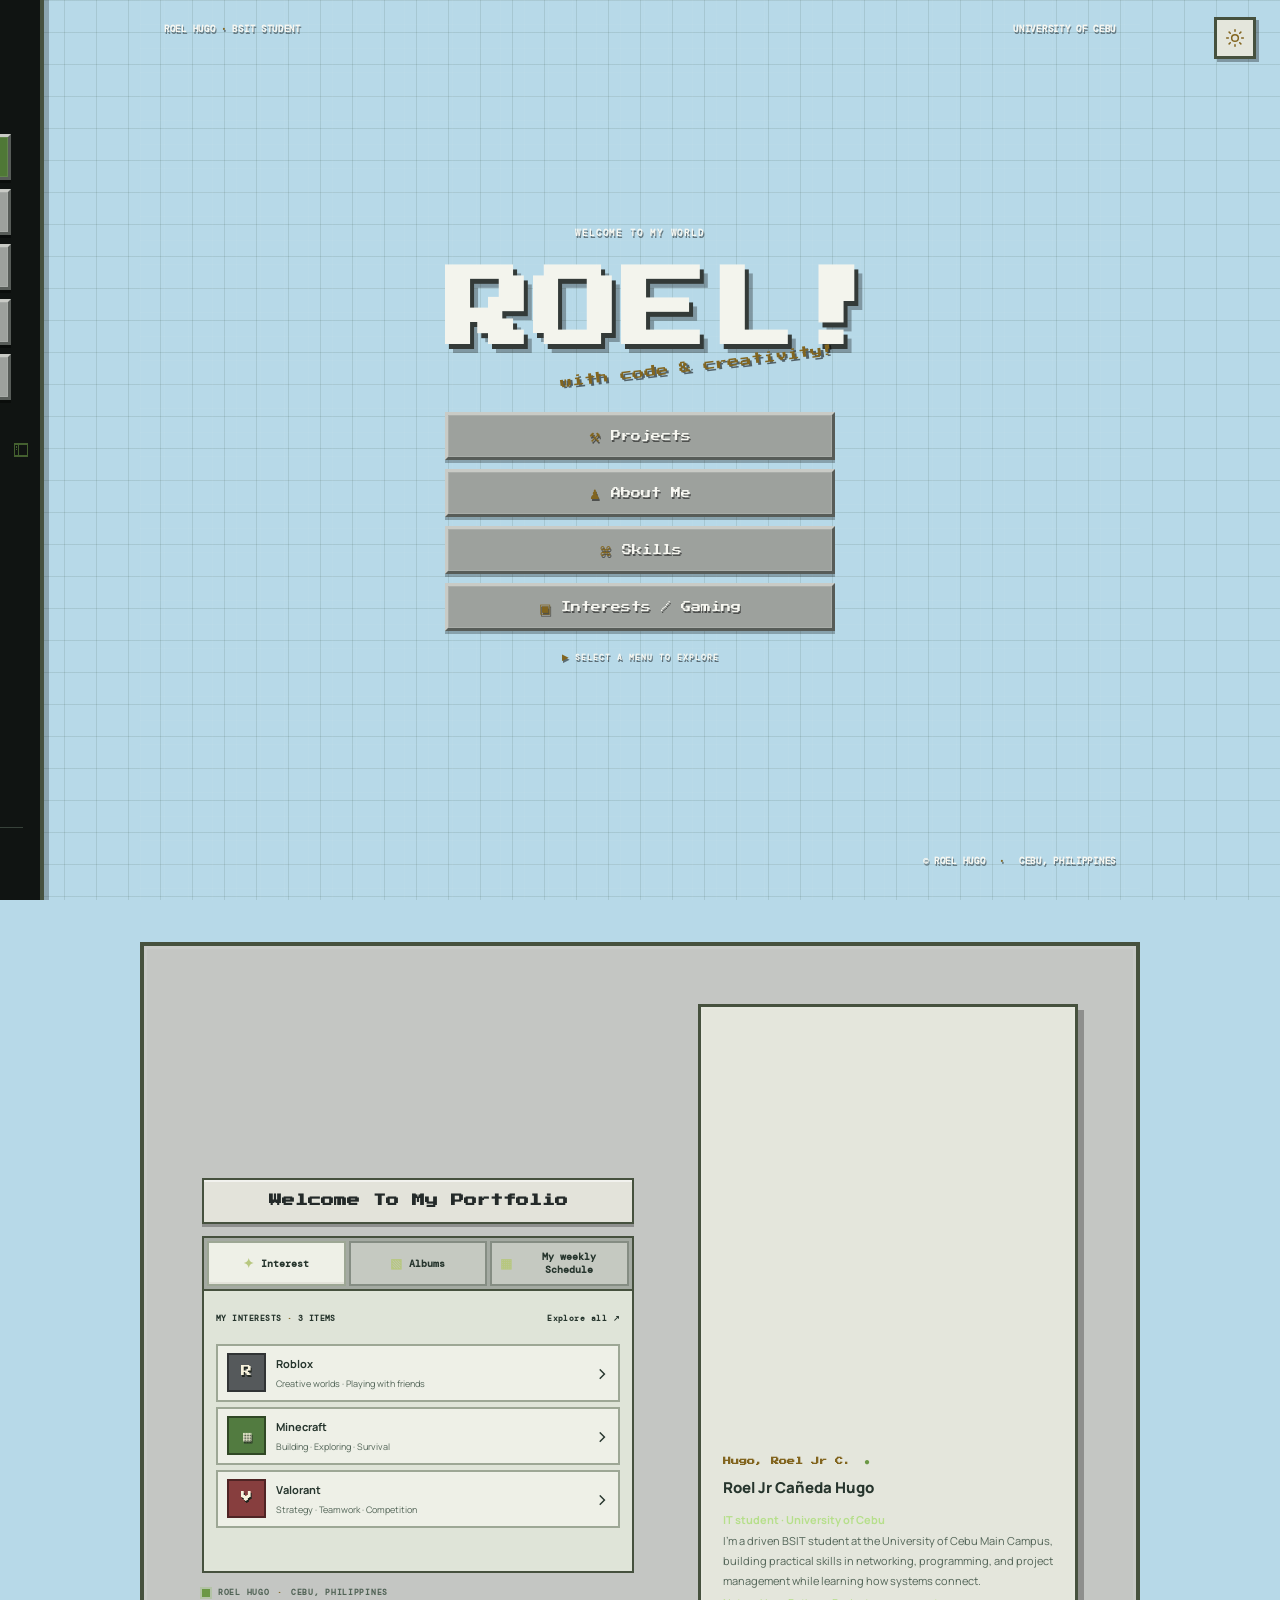
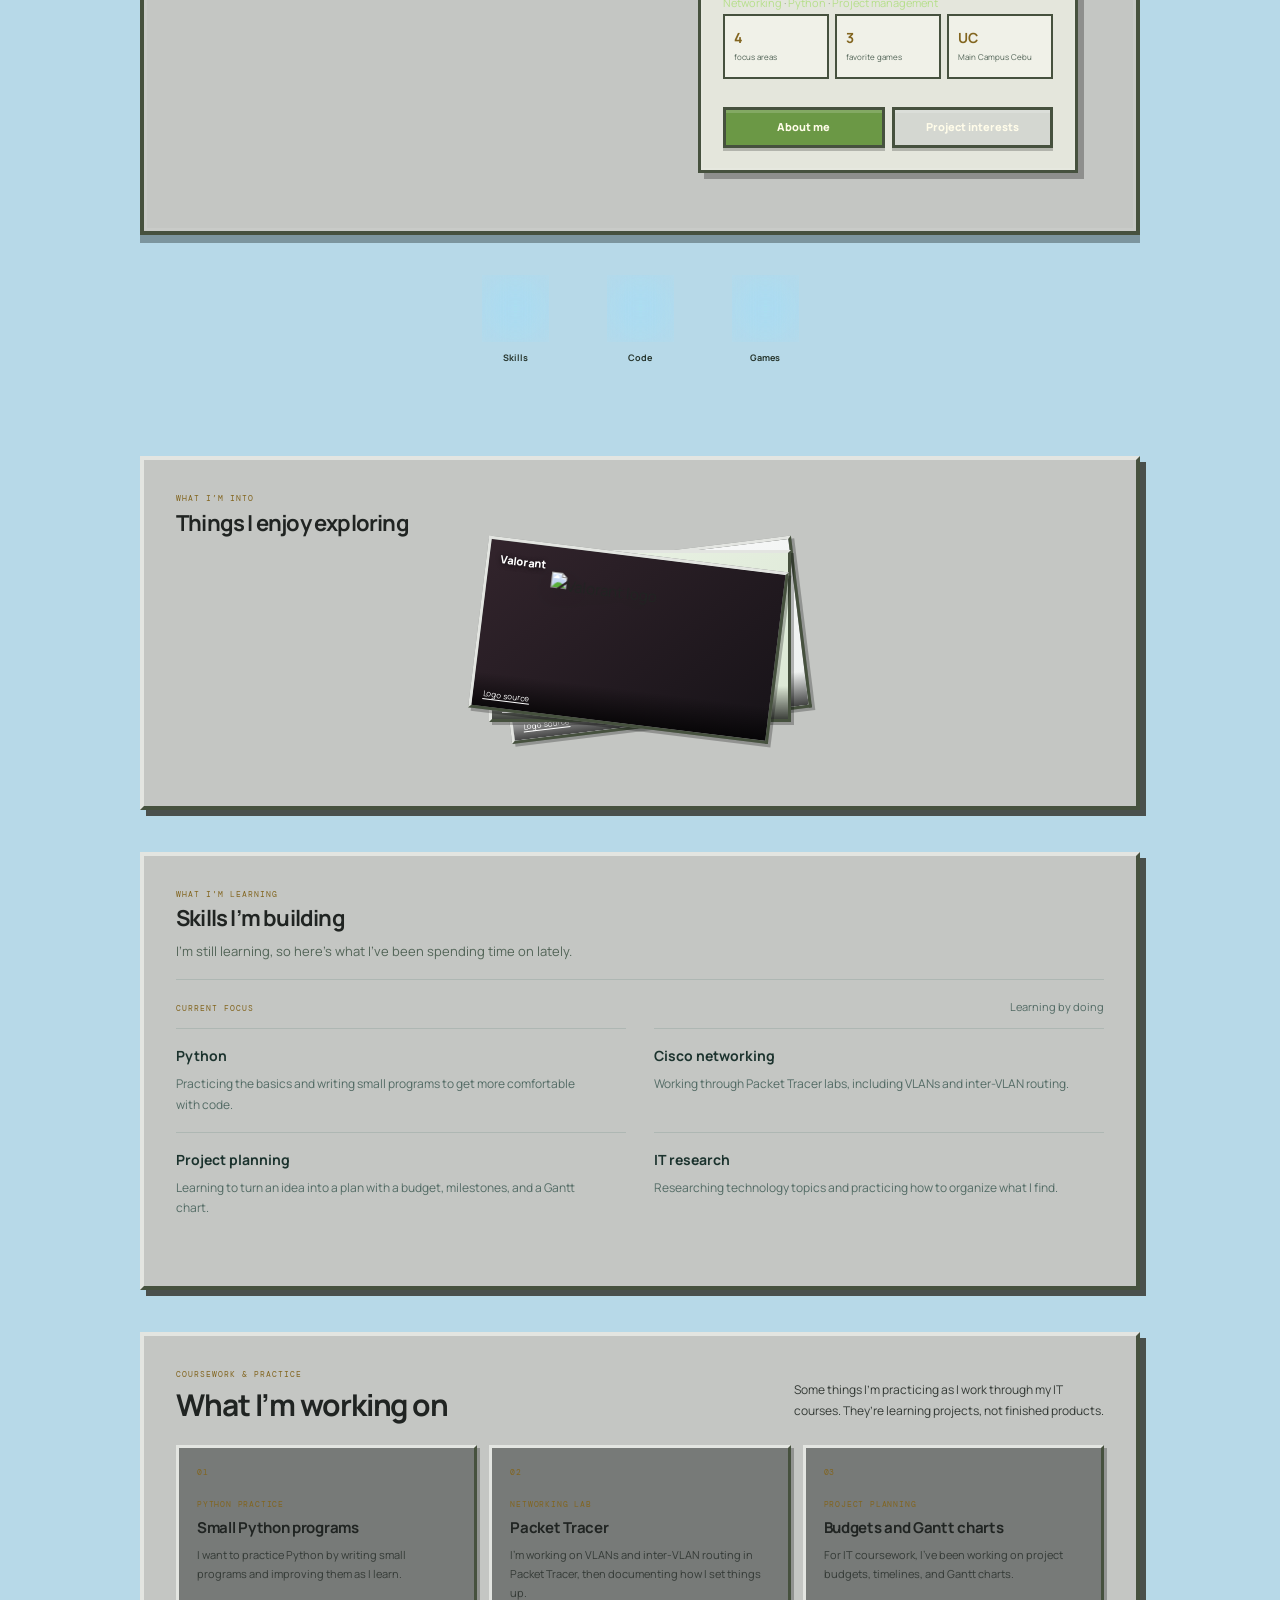
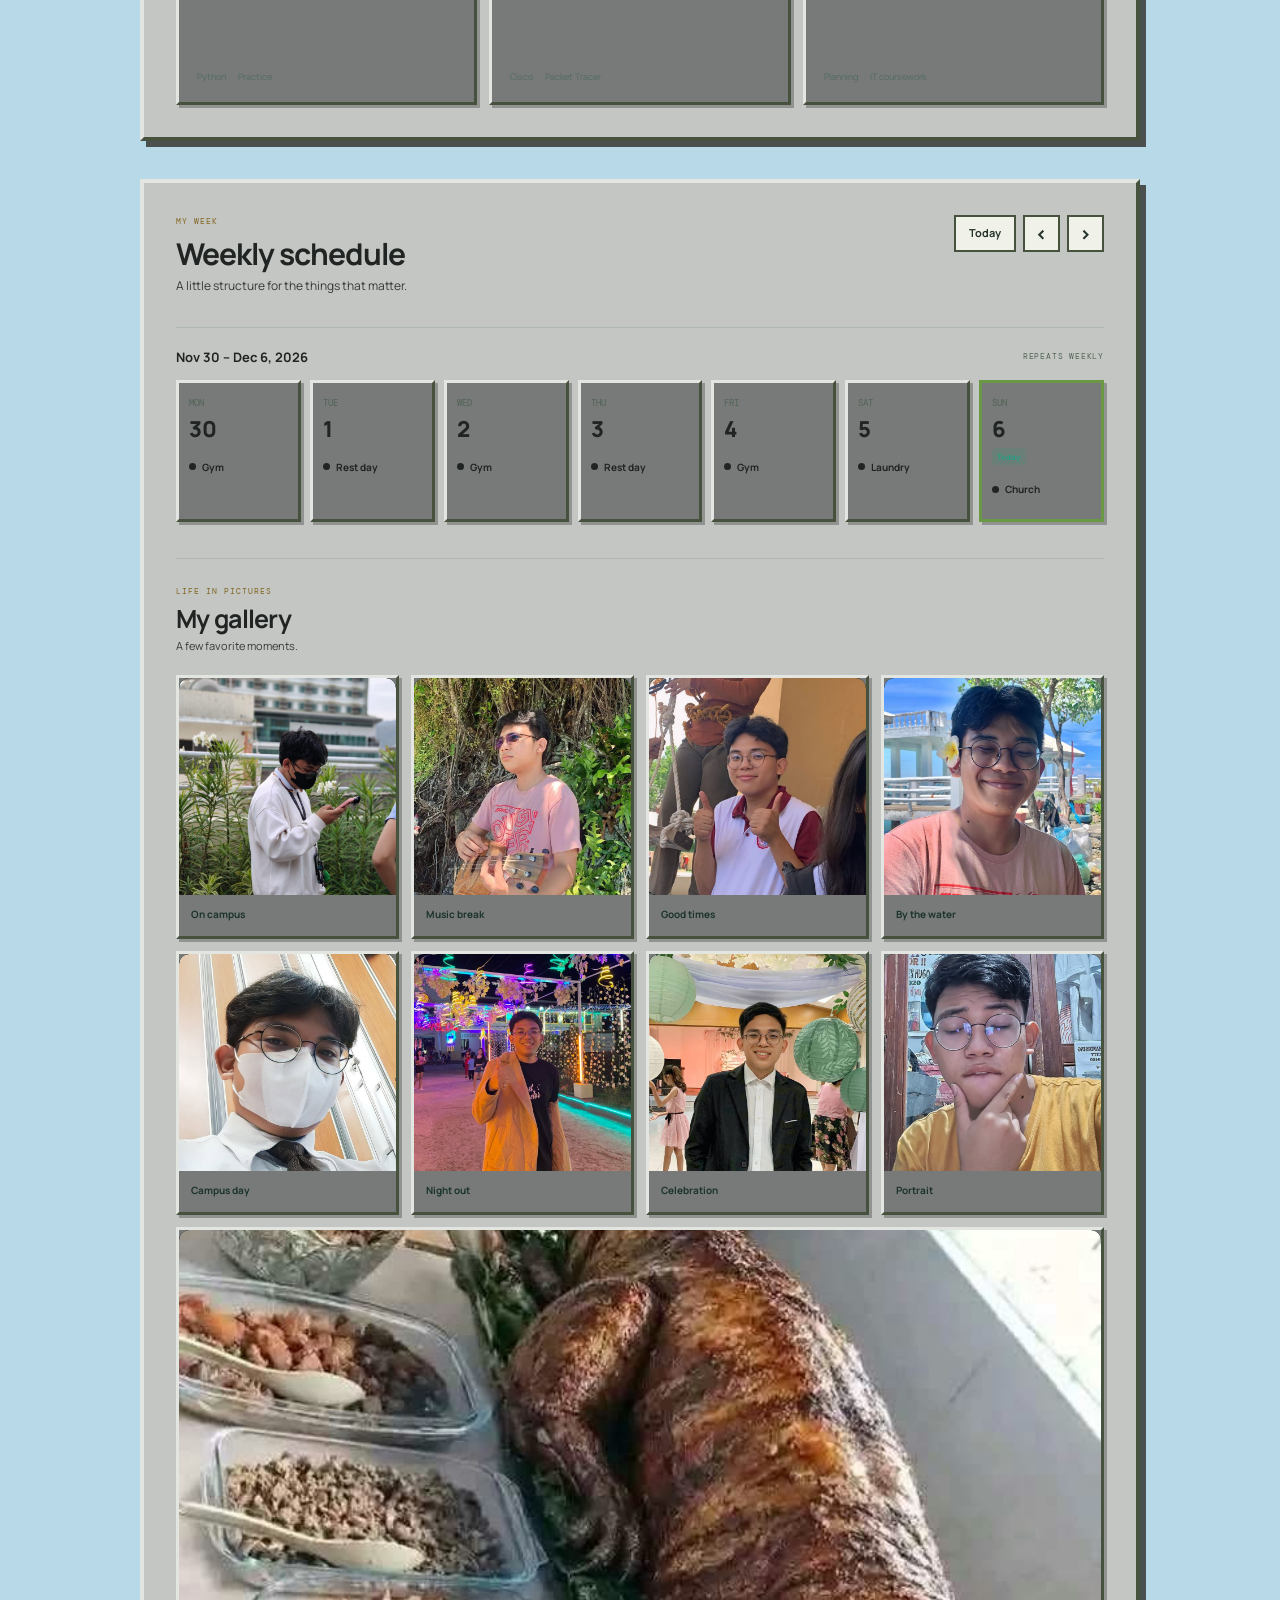
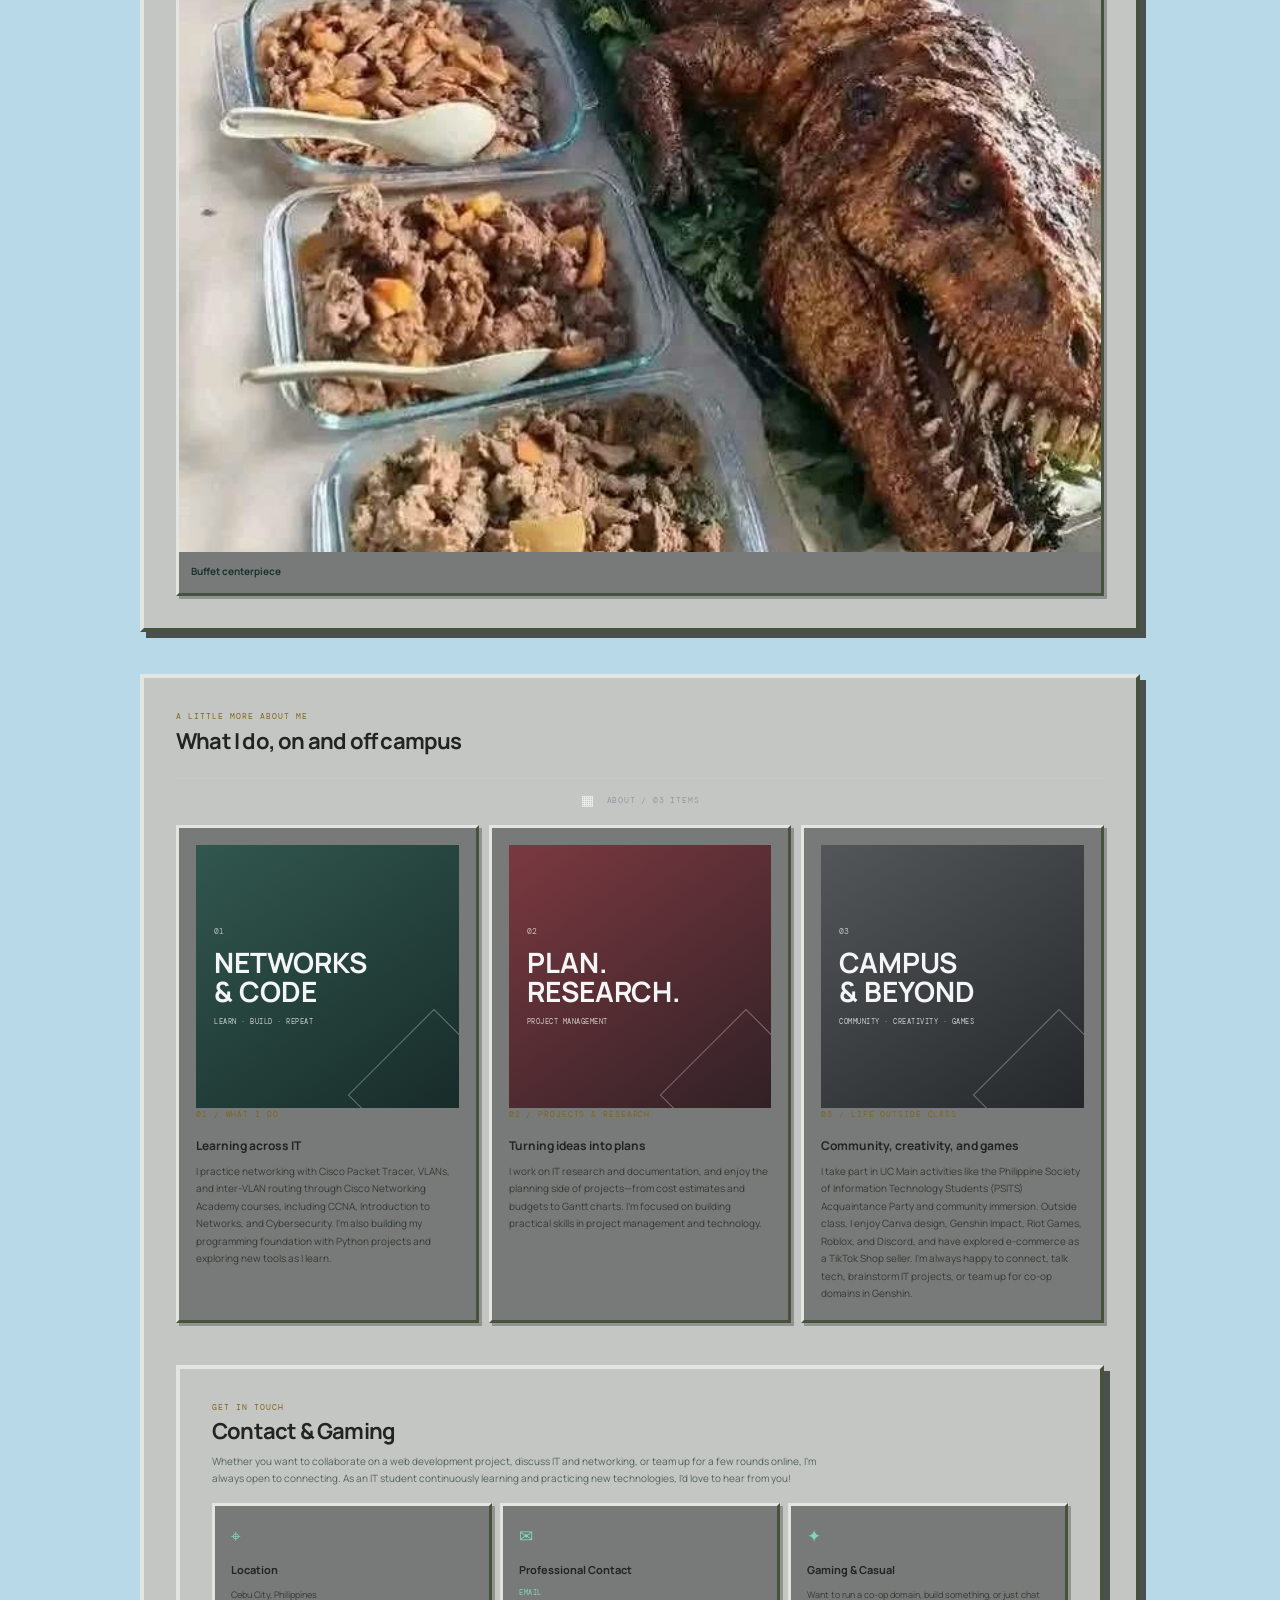
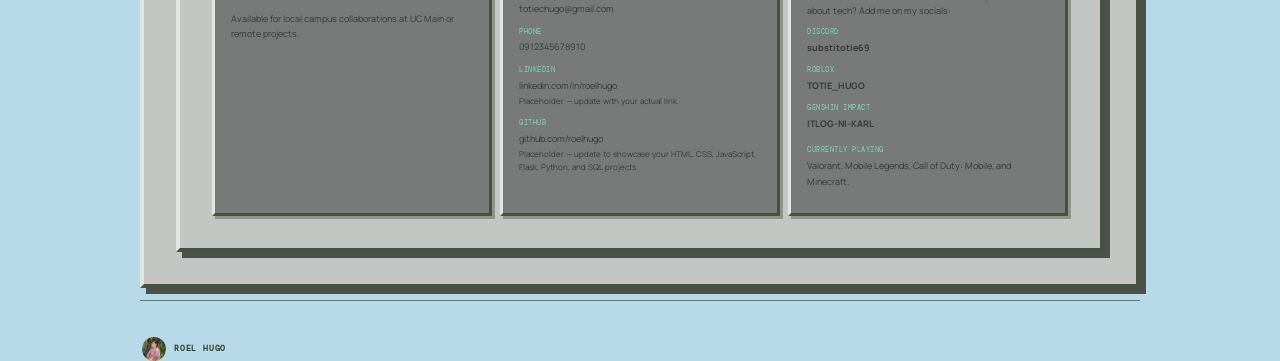
==== commit 49cf7e7a: "feat: add dark mode background video and theme handling script" ====
--- a/dashboard.html
+++ b/dashboard.html
@@ -6,6 +6,7 @@
   <meta name="theme-color" content="#78bdea">
   <meta name="description" content="Roel Jr Cañeda Hugo — IT student, curious about software, networks, and thoughtful digital projects.">
   <title>Roel Hugo — Profile</title>
+  <script>document.documentElement.dataset.theme = localStorage.getItem("hci-theme") === "dark" ? "dark" : "light";</script>
   <link rel="preconnect" href="https://fonts.googleapis.com">
   <link rel="preconnect" href="https://fonts.gstatic.com" crossorigin>
   <link href="https://fonts.googleapis.com/css2?family=DM+Mono:wght@400;500&family=Manrope:wght@400;500;600;700;800&family=Press+Start+2P&display=swap" rel="stylesheet">
@@ -20,6 +21,9 @@
   <div class="aura-bg" aria-hidden="true">
     <video class="light-mode-background-video" autoplay muted loop playsinline preload="metadata" tabindex="-1">
       <source src="assets/dayBackground.mp4" type="video/mp4">
+    </video>
+    <video class="dark-mode-background-video" autoplay muted loop playsinline preload="metadata" tabindex="-1">
+      <source src="assets/nightBackground.mp4" type="video/mp4">
     </video>
     <div class="aura-layer-1" aria-hidden="true"></div>
     <div class="aura-layer-2" aria-hidden="true"></div>
@@ -54,6 +58,9 @@
       </a>
     </div>
     <div class="minecraft-sidebar-status"><span class="minecraft-status-dot"></span><span>Status: <strong>Online</strong></span><small>UC Main Campus · Cebu</small></div>
+    <span class="minecraft-sidebar-indicator" aria-hidden="true">
+      <svg viewBox="0 0 24 24"><rect x="3" y="4" width="18" height="16"/><path d="M9 4v16M5.5 8h1M5.5 11h1"/></svg>
+    </span>
   </nav>
 
   <main class="dashboard-main" id="profile">
@@ -70,12 +77,6 @@
       </div>
     </nav>
     <div class="dashboard-content" data-active-view="overview">
-      <div class="profile-search-wrap" id="profile-search" hidden>
-        <label for="post-search">Search this profile</label>
-        <input id="post-search" type="search" placeholder="Try “networking” or “games”" autocomplete="off">
-        <button class="search-close" id="search-close" type="button" aria-label="Close search">×</button>
-      </div>
-
       <section class="minecraft-title-screen" id="title-screen" aria-labelledby="minecraft-title">
         <div class="minecraft-title-screen-meta">
           <span>ROEL HUGO <span>·</span> BSIT STUDENT</span>
@@ -324,55 +325,6 @@
               </li>
             </ul>
           </div>
-        </div>
-        <button class="search-toggle" id="search-toggle" type="button" aria-expanded="false" aria-controls="profile-search">
-          <svg viewBox="0 0 24 24" aria-hidden="true"><circle cx="10.8" cy="10.8" r="6.8"/><path d="m16 16 4.5 4.5"/></svg>
-          <span>Search posts</span>
-        </button>
-        <div class="feed-tabs" role="tablist" aria-label="Portfolio content">
-          <button class="feed-tab is-active" type="button" role="tab" id="tab-all" aria-selected="true" aria-controls="post-grid" data-filter="all">
-            <svg viewBox="0 0 24 24" aria-hidden="true"><rect x="3" y="3" width="5" height="5" rx="1"/><rect x="10" y="3" width="5" height="5" rx="1"/><rect x="17" y="3" width="5" height="5" rx="1"/><rect x="3" y="10" width="5" height="5" rx="1"/><rect x="10" y="10" width="5" height="5" rx="1"/><rect x="17" y="10" width="5" height="5" rx="1"/><rect x="3" y="17" width="5" height="5" rx="1"/><rect x="10" y="17" width="5" height="5" rx="1"/><rect x="17" y="17" width="5" height="5" rx="1"/></svg><span>All</span>
-          </button>
-          <button class="feed-tab" type="button" role="tab" id="tab-skills" aria-selected="false" aria-controls="post-grid" data-filter="skill">
-            <svg viewBox="0 0 24 24" aria-hidden="true"><path d="m8 8 3-3-3-3M4 16l3 3-3 3M14 3l-4 18"/></svg><span>Skills</span>
-          </button>
-          <button class="feed-tab" type="button" role="tab" id="tab-about" aria-selected="false" aria-controls="post-grid" data-filter="about">
-            <svg viewBox="0 0 24 24" aria-hidden="true"><circle cx="12" cy="8" r="3.5"/><path d="M5 20c.7-4 2.9-6 7-6s6.3 2 7 6"/></svg><span>About</span>
-          </button>
-        </div>
-
-        <p class="search-empty" id="search-empty" hidden>No matching portfolio items. Try a different search.</p>
-        <div class="post-grid" id="post-grid" role="tabpanel" aria-labelledby="tab-all">
-          <a class="post-card post-card-code" href="#projects" data-category="skill" data-search="python programming code learn logic">
-            <span class="post-card-index">01 / CODE</span><span class="post-card-glyph">&lt;/&gt;</span>
-            <span class="post-card-title">Python programming</span><span class="post-card-caption">I’m practicing with small Python programs.</span>
-            <span class="post-card-open" aria-hidden="true">↗</span>
-          </a>
-          <a class="post-card post-card-network" href="#projects" data-category="skill" data-search="cisco networking connectivity packet tracer">
-            <span class="post-card-index">02 / CONNECT</span><span class="post-card-glyph">⌘</span>
-            <span class="post-card-title">Cisco networking</span><span class="post-card-caption">Packet Tracer labs, including VLANs and routing.</span>
-            <span class="post-card-open" aria-hidden="true">↗</span>
-          </a>
-          <a class="post-card post-card-project" href="#projects" data-category="skill" data-search="project management planning coordination ideas">
-            <span class="post-card-index">03 / ORGANIZE</span><span class="post-card-glyph">◷</span>
-            <span class="post-card-title">Project planning</span><span class="post-card-caption">Budgets, timelines, and Gantt charts for IT projects.</span>
-            <span class="post-card-open" aria-hidden="true">↗</span>
-          </a>
-          <a class="post-card post-card-research" href="#projects" data-category="skill" data-search="it research discovery learning problem solving">
-            <span class="post-card-index">04 / DISCOVER</span><span class="post-card-glyph">⌕</span>
-            <span class="post-card-title">IT research</span><span class="post-card-caption">Reading up on topics I’m working on for class.</span>
-            <span class="post-card-open" aria-hidden="true">↗</span>
-          </a>
-          <a class="post-card post-card-build" href="#interests" data-category="about" data-search="roblox minecraft valorant build explore create games">
-            <span class="post-card-index">05 / FREE TIME</span><span class="post-card-glyph">▦</span>
-            <span class="post-card-title">Games I play</span><span class="post-card-caption">Roblox, Minecraft, and Valorant.</span>
-            <span class="post-card-open" aria-hidden="true">↗</span>
-          </a>
-          <a class="post-card post-card-cebu" href="#about" data-category="about" data-search="cebu university student it uc">
-            <span class="post-card-index">06 / SCHOOL</span><span class="post-card-glyph">✳</span>
-            <span class="post-card-title">University of Cebu</span><span class="post-card-caption">I’m studying BSIT at UC Main in Cebu.</span>
-            <span class="post-card-open" aria-hidden="true">↗</span>
-          </a>
         </div>
       </section>
 
--- a/styles.css
+++ b/styles.css
@@ -2265,9 +2265,6 @@
   --mc-border: #46513e;
   --mc-gold: #82651f;
   --mc-grid: rgba(42, 68, 51, .12);
-  --mc-start-top: rgba(231, 236, 221, .93);
-  --mc-start-bottom: rgba(199, 218, 192, .97);
-  --mc-start-grid: rgba(62, 88, 59, .08);
   --mc-play-header: #e3e3da;
   --mc-play-tabs: #a4aaa2;
   --mc-play-tab: #c5c9c1;
@@ -2313,9 +2310,6 @@
   --mc-border: #101d1c;
   --mc-gold: #e8c85b;
   --mc-grid: rgba(172, 210, 183, .075);
-  --mc-start-top: rgba(19, 34, 33, .78);
-  --mc-start-bottom: rgba(18, 30, 29, .92);
-  --mc-start-grid: rgba(255, 255, 255, .025);
   --mc-play-header: #d6d7d4;
   --mc-play-tabs: #222727;
   --mc-play-tab: #383d3d;
@@ -2349,7 +2343,17 @@
   min-height: 0;
   display: block;
 }
+html[data-theme="dark"] .dashboard-page .aura-bg {
+  position: fixed;
+  z-index: 0;
+  inset: 0;
+  min-height: 0;
+  display: block;
+}
 html[data-theme="light"] .dashboard-page .dashboard-main {
+  background: transparent;
+}
+html[data-theme="dark"] .dashboard-page .dashboard-main {
   background: transparent;
 }
 html[data-theme="light"] .dashboard-content[data-active-view="overview"] .minecraft-title-screen {
@@ -2359,19 +2363,40 @@
     linear-gradient(90deg, rgba(255, 255, 255, .035) 1px, transparent 1px);
   background-size: 24px 24px;
 }
-.dashboard-page .light-mode-background-video {
+.dashboard-page :is(.light-mode-background-video, .dark-mode-background-video) {
   position: absolute;
   inset: 0;
   width: 100%;
   height: 100%;
   object-fit: cover;
+  display: none;
   pointer-events: none;
+}
+html[data-theme="light"] .dashboard-page .light-mode-background-video,
+html[data-theme="dark"] .dashboard-page .dark-mode-background-video {
+  display: block;
+}
+html[data-theme="dark"] .dashboard-content[data-active-view="overview"] .minecraft-title-screen {
+  background-color: transparent;
+  background-image:
+    linear-gradient(rgba(255, 255, 255, .035) 1px, transparent 1px),
+    linear-gradient(90deg, rgba(255, 255, 255, .035) 1px, transparent 1px);
+  background-size: 24px 24px;
 }
 .dashboard-page .aura-bg > div,
 .dashboard-page .aura-bg::after { display: none; }
 @media (prefers-reduced-motion: reduce) {
-  .dashboard-page .light-mode-background-video { display: none; }
+  .dashboard-page :is(.light-mode-background-video, .dark-mode-background-video) { display: none; }
   html[data-theme="light"] .dashboard-content[data-active-view="overview"] .minecraft-title-screen {
+    background-color: var(--mc-title-stone);
+    background-image:
+      linear-gradient(rgba(255, 255, 255, .035) 1px, transparent 1px),
+      linear-gradient(90deg, rgba(255, 255, 255, .035) 1px, transparent 1px),
+      linear-gradient(145deg, var(--mc-title-stone-light), transparent 38%),
+      linear-gradient(180deg, var(--mc-title-stone), var(--mc-title-stone-dark));
+    background-size: 24px 24px, 24px 24px, 100% 100%, 100% 100%;
+  }
+  html[data-theme="dark"] .dashboard-content[data-active-view="overview"] .minecraft-title-screen {
     background-color: var(--mc-title-stone);
     background-image:
       linear-gradient(rgba(255, 255, 255, .035) 1px, transparent 1px),
@@ -2410,17 +2435,17 @@
 
 .dashboard-content[data-active-view="overview"] .minecraft-start-screen {
   display: grid;
-  grid-template-columns: minmax(0, 1.05fr) minmax(290px, .75fr);
+  grid-template-columns: minmax(0, 640px) minmax(290px, 380px);
   align-items: center;
+  justify-items: center;
+  justify-content: center;
   gap: clamp(24px, 5vw, 64px);
   width: 100%;
   min-height: min(720px, calc(100svh - 190px));
   margin: 0 auto;
   padding: clamp(24px, 5vw, 58px);
   border: 4px solid var(--mc-border);
-  background:
-    linear-gradient(180deg, var(--mc-start-top), var(--mc-start-bottom)),
-    repeating-linear-gradient(0deg, transparent 0 31px, var(--mc-start-grid) 31px 32px);
+  background: var(--mc-window-panel);
   box-shadow: 0 8px 0 rgba(15, 25, 22, .35), inset 0 0 0 3px rgba(255, 255, 255, .08);
 }
 .minecraft-start-menu { width: 100%; max-width: 640px; }
@@ -2780,6 +2805,7 @@
 @media (max-width: 760px) {
   .dashboard-content[data-active-view="overview"] .minecraft-start-screen {
     grid-template-columns: minmax(0, 1fr);
+    justify-items: center;
     gap: 32px;
     min-height: 0;
     padding: 28px 20px 34px;
@@ -2814,7 +2840,7 @@
   margin-bottom: 36px;
   padding: clamp(20px, 4vw, 36px);
   overflow: hidden;
-  border: 4px solid var(--mc-border);
+  border: 0;
   background-color: var(--mc-title-stone);
   background-image:
     linear-gradient(rgba(255, 255, 255, .035) 1px, transparent 1px),
@@ -2822,7 +2848,7 @@
     linear-gradient(145deg, var(--mc-title-stone-light), transparent 38%),
     linear-gradient(180deg, var(--mc-title-stone), var(--mc-title-stone-dark));
   background-size: 24px 24px, 24px 24px, 100% 100%, 100% 100%;
-  box-shadow: inset 0 0 0 3px rgba(255, 255, 255, .12), 0 8px 0 rgba(0, 0, 0, .28);
+  box-shadow: none;
   text-align: center;
 }
 .minecraft-title-screen-meta,
@@ -3105,11 +3131,12 @@
 .dashboard-page .dashboard-main,
 .dashboard-page[data-active-view="overview"] .dashboard-main {
   min-height: 100vh;
-  margin-left: 248px;
+  width: 100%;
+  margin-left: 0;
   padding: 30px clamp(22px, 3.2vw, 48px) 80px;
   background: var(--mc-main-bg);
 }
-.dashboard-page .dashboard-content { width: min(100%, 1120px); margin-inline: auto; }
+.dashboard-page .dashboard-content { width: min(100%, 1000px); margin-inline: auto; }
 .dashboard-page[data-active-view="overview"] .overview-nav { display: none; }
 .dashboard-content[data-active-view="overview"] { justify-content: flex-start; }
 .dashboard-content[data-active-view="overview"] .minecraft-title-screen {
@@ -3267,18 +3294,10 @@
   .minecraft-title-menu a { transition: none; }
 }
 
-.dashboard-page.is-title-screen-visible .dashboard-sidebar {
-  display: none;
-}
 .dashboard-page.is-title-screen-visible .dashboard-main {
   width: 100%;
   margin-left: 0;
   padding: 0;
-}
-.dashboard-page.is-title-screen-visible .dashboard-content {
-  width: 100%;
-  max-width: none;
-  margin: 0;
 }
 .dashboard-page.is-title-screen-visible .minecraft-title-screen {
   width: 100%;
@@ -3293,3 +3312,53 @@
     padding-bottom: 30px;
   }
 }
+@media (hover: hover) and (pointer: fine) and (min-width: 761px) {
+  .dashboard-page .dashboard-sidebar,
+  .dashboard-page .dashboard-sidebar:hover,
+  .dashboard-page .dashboard-sidebar:focus-within {
+    transform: translateX(calc(-100% + 44px));
+    transition: transform .24s ease;
+  }
+  .dashboard-page .dashboard-sidebar:hover,
+  .dashboard-page .dashboard-sidebar:focus-within {
+    transform: translateX(0);
+  }
+}
+@media (prefers-reduced-motion: reduce) and (min-width: 761px) {
+  .dashboard-page .dashboard-sidebar,
+  .dashboard-page .dashboard-sidebar:hover,
+  .dashboard-page .dashboard-sidebar:focus-within {
+    transition: none;
+  }
+}
+.minecraft-sidebar-indicator { display: none; }
+@media (hover: hover) and (pointer: fine) and (min-width: 761px) {
+  .dashboard-page .dashboard-sidebar .minecraft-sidebar-indicator {
+    position: absolute;
+    z-index: 2;
+    top: 50%;
+    right: 10px;
+    width: 18px;
+    height: 18px;
+    display: grid;
+    place-items: center;
+    color: var(--mc-grass);
+    opacity: .58;
+    transform: translateY(-50%);
+    pointer-events: none;
+  }
+  .dashboard-page .dashboard-sidebar:hover .minecraft-sidebar-indicator,
+  .dashboard-page .dashboard-sidebar:focus-within .minecraft-sidebar-indicator {
+    display: none;
+  }
+  .minecraft-sidebar-indicator svg {
+    width: 18px;
+    height: 18px;
+    fill: none;
+    stroke: currentColor;
+    stroke-width: 1.6;
+    stroke-linecap: square;
+    stroke-linejoin: miter;
+    shape-rendering: crispEdges;
+  }
+}
